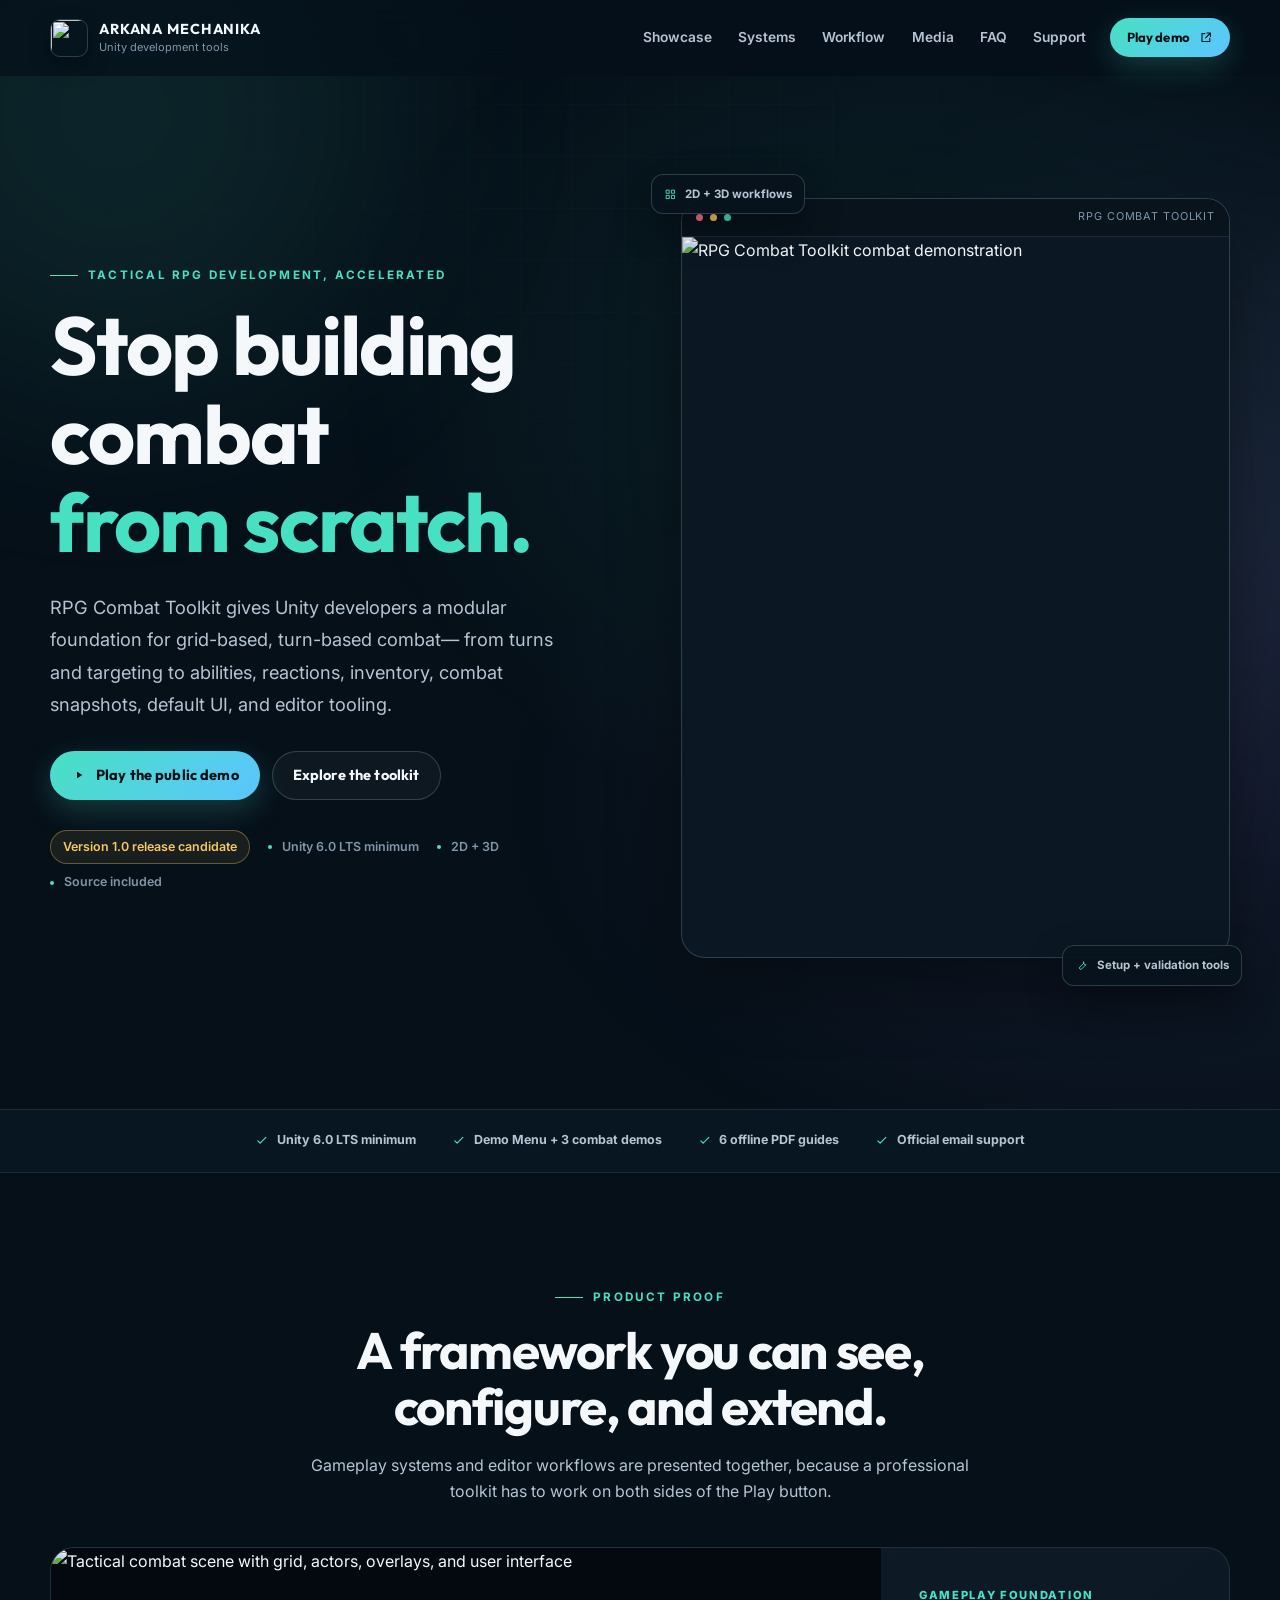
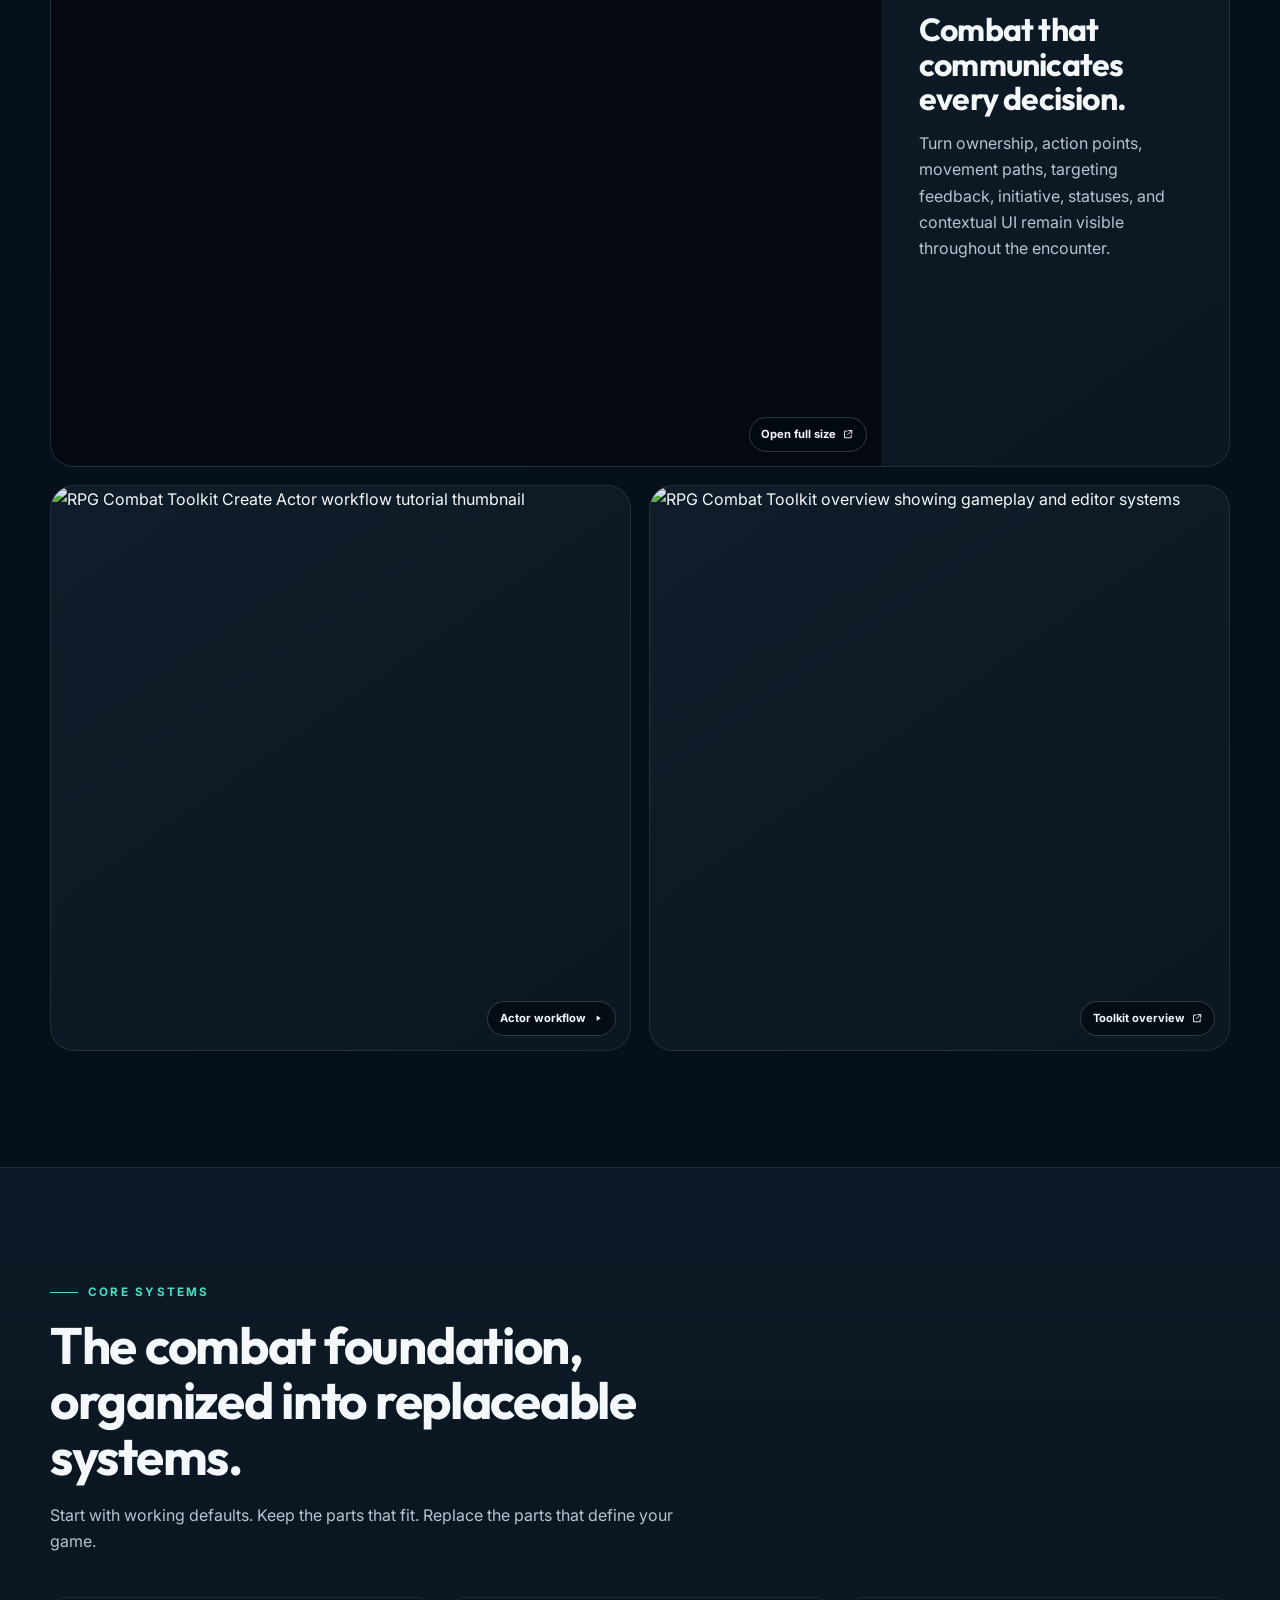
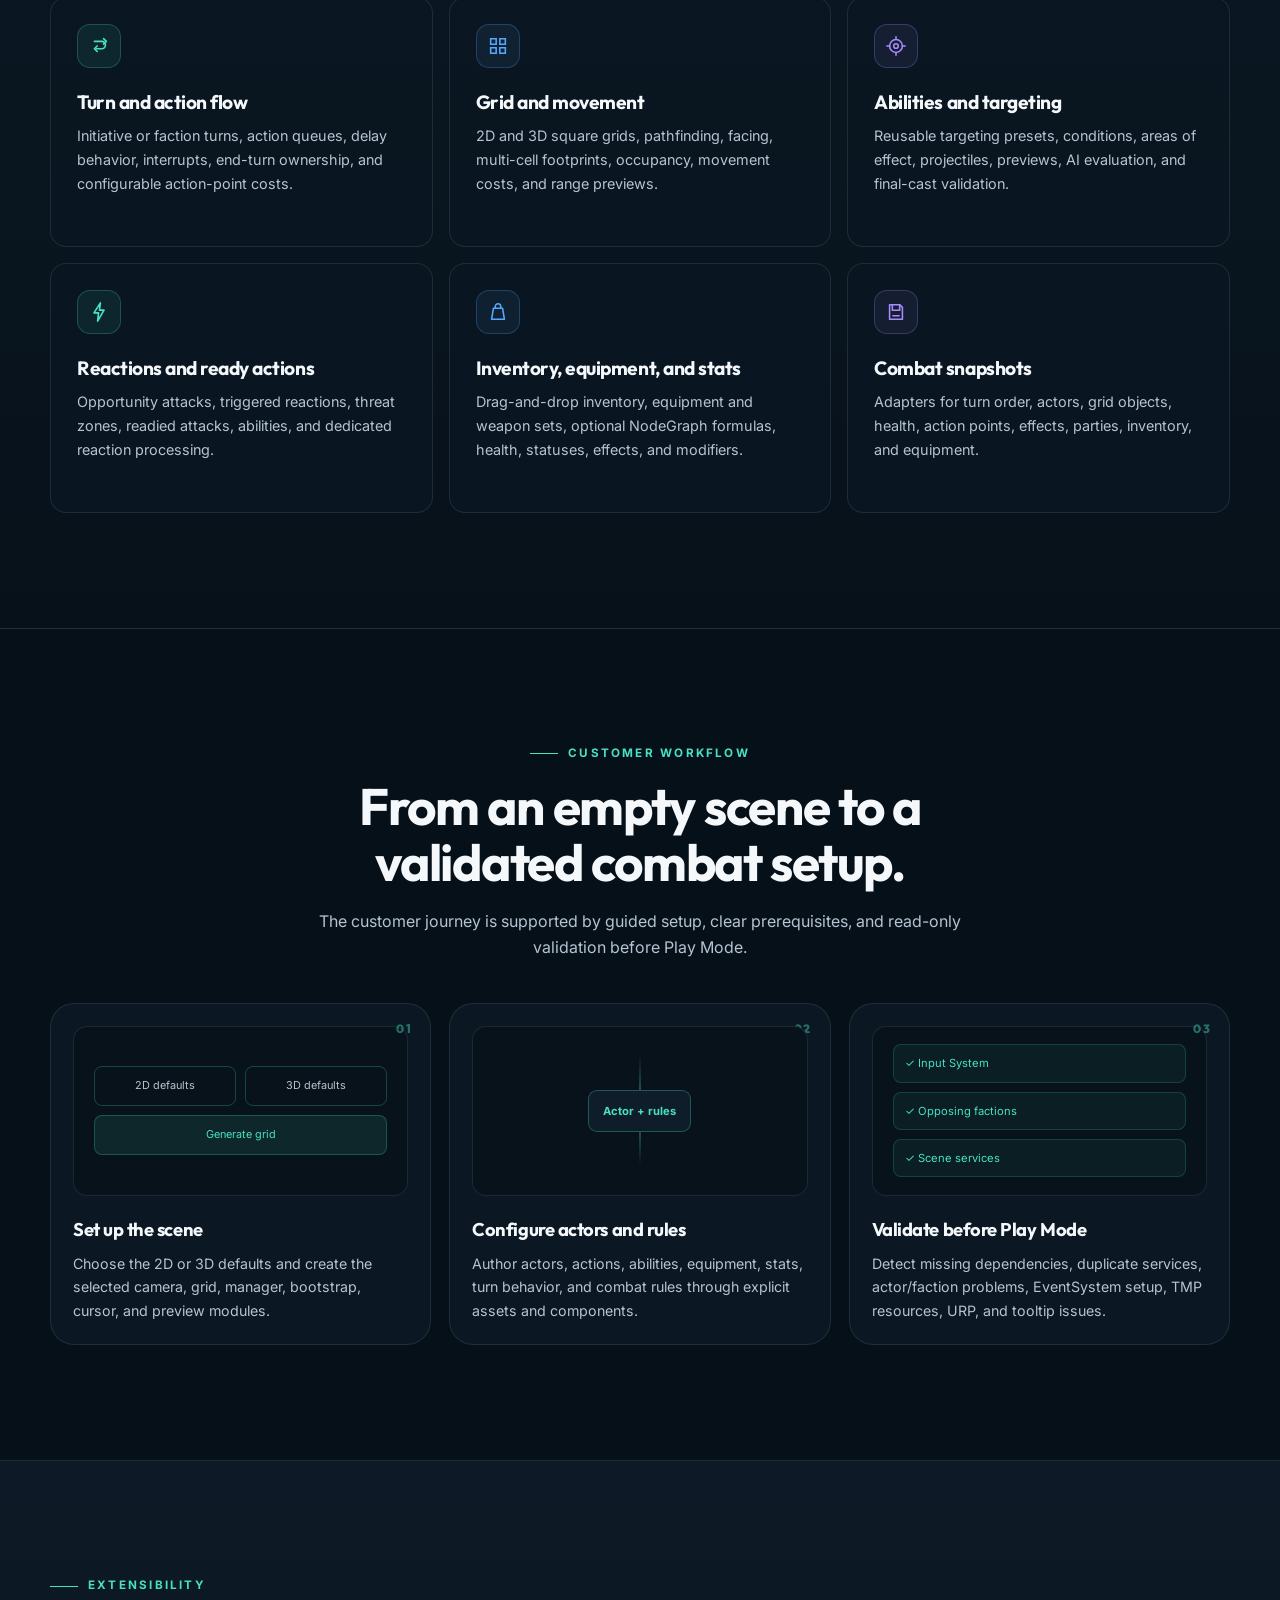
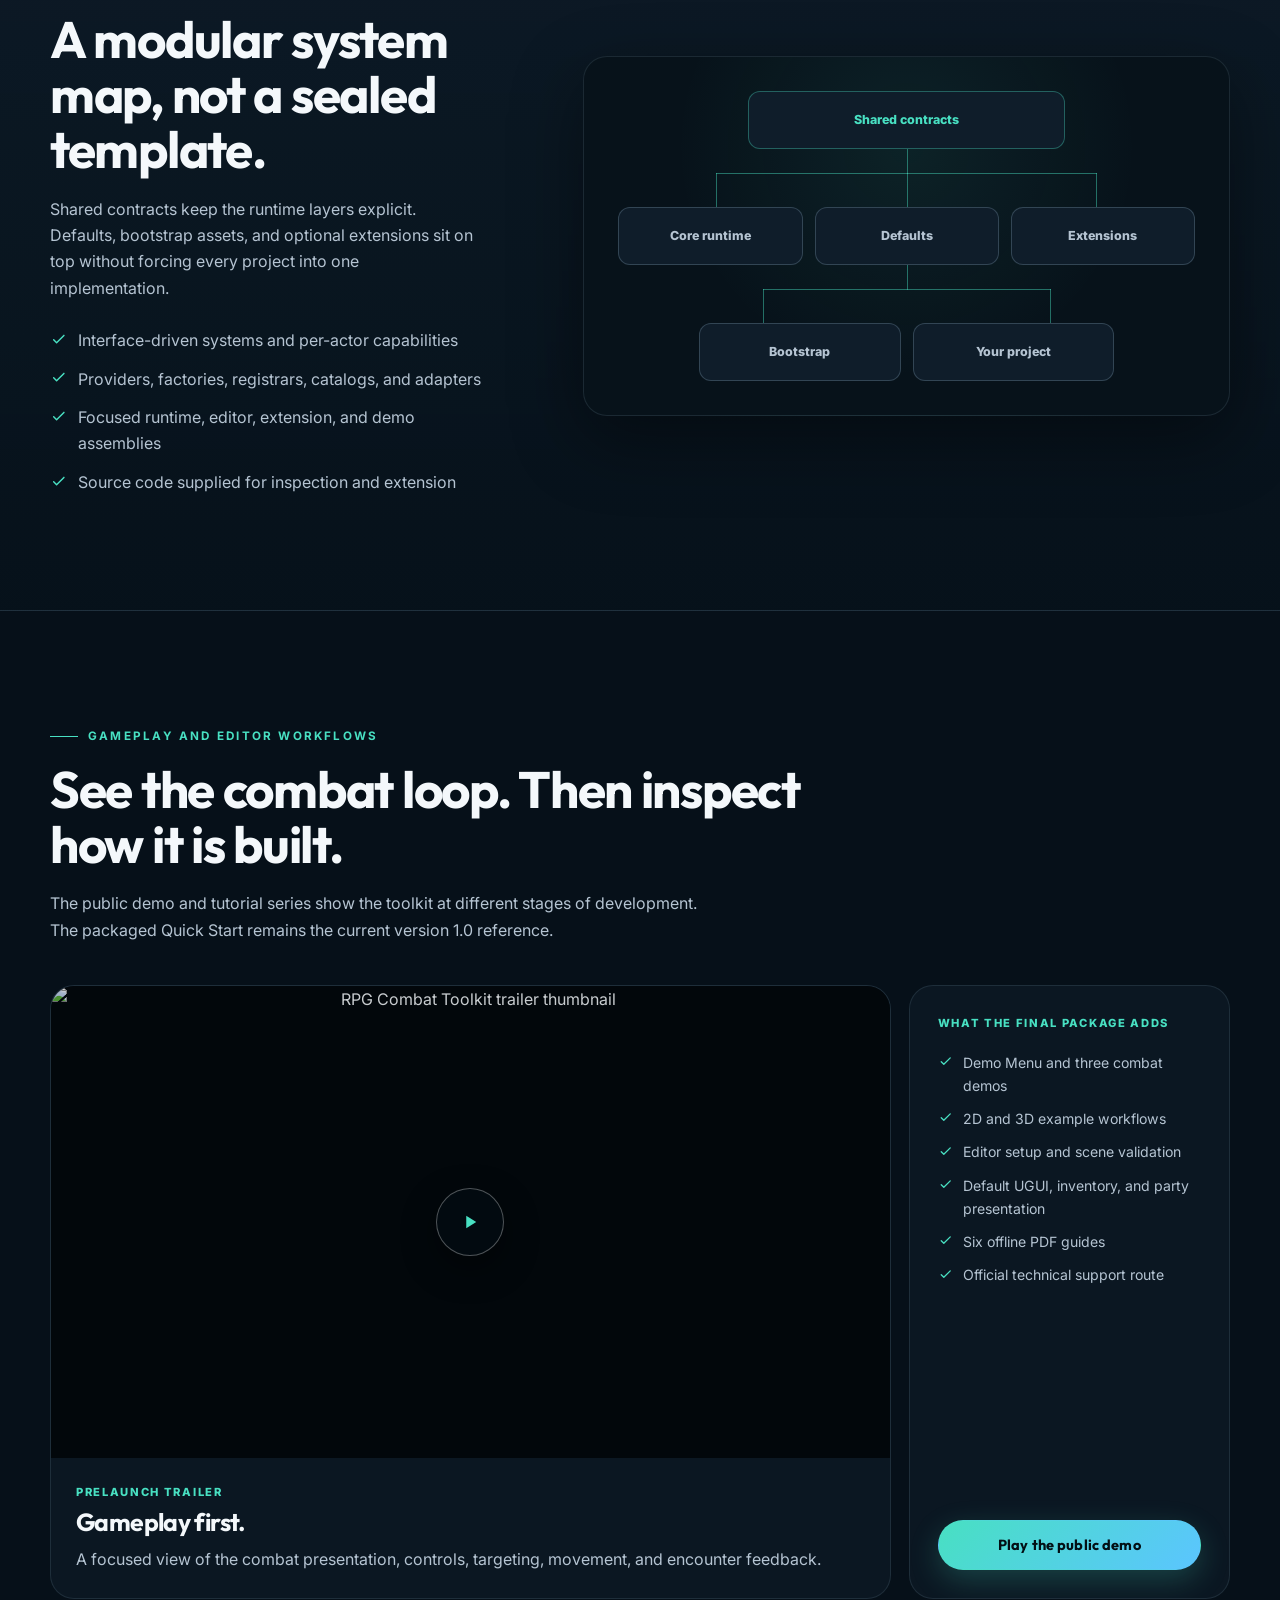
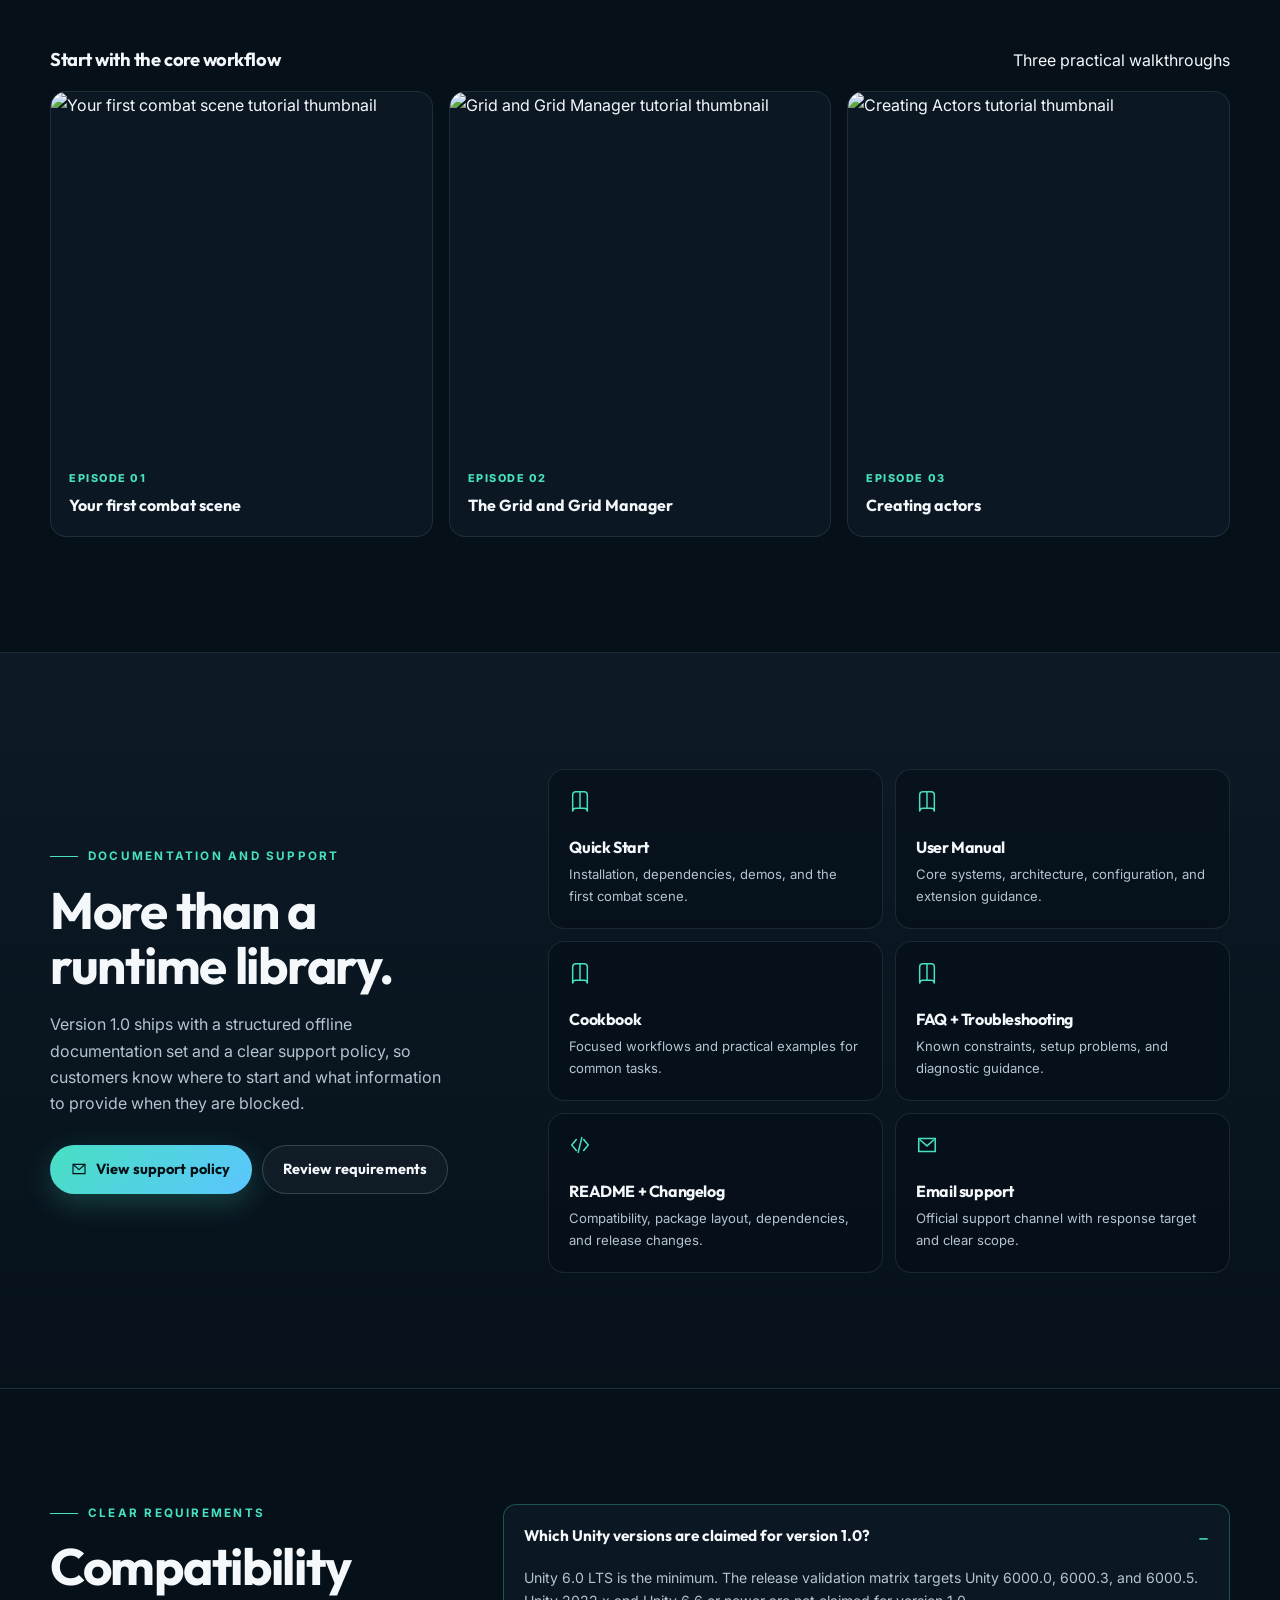
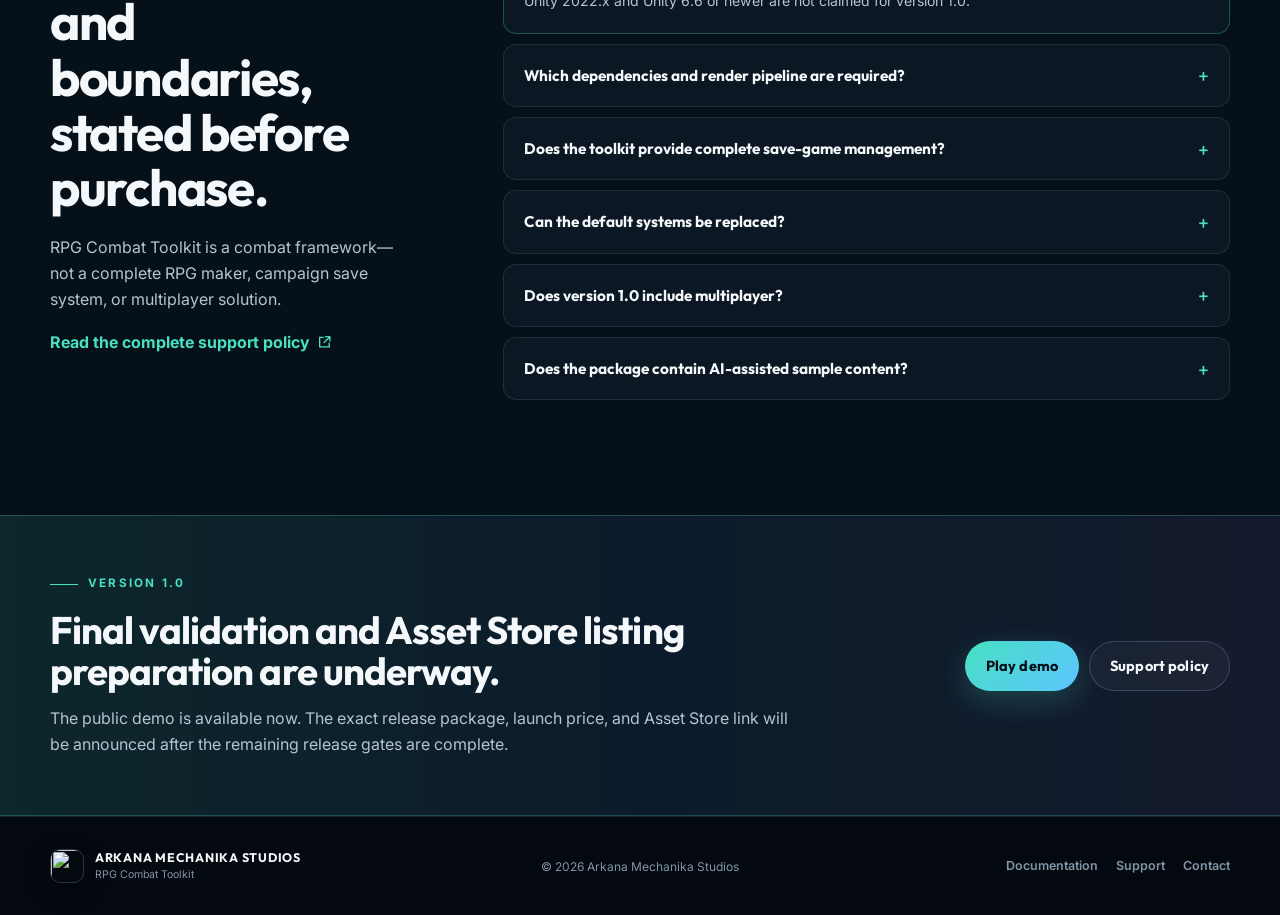
==== index.html @ 23908720 "Remove unverified media link and harden thumbnail fallback" ====
<!DOCTYPE html>
<html lang="en">
<head>
  <meta charset="utf-8">
  <meta name="viewport" content="width=device-width, initial-scale=1">
  <title>RPG Combat Toolkit — Modular Turn-Based Combat for Unity 6</title>
  <meta name="description" content="RPG Combat Toolkit is a modular Unity 6 framework for tactical, grid-based turn-based combat in 2D and 3D, with editor setup tools, default UI, demos, documentation, and support.">
  <meta name="theme-color" content="#061019">
  <meta name="robots" content="index,follow,max-image-preview:large">
  <link rel="canonical" href="https://arkana-mechanika-studios.github.io/">
  <link rel="icon" href="/assets/favicon.svg" type="image/svg+xml">
  <link rel="manifest" href="/site.webmanifest">
  <link rel="preconnect" href="https://fonts.googleapis.com">
  <link rel="preconnect" href="https://fonts.gstatic.com" crossorigin>
  <link href="https://fonts.googleapis.com/css2?family=Inter:wght@400;500;600;700&family=Outfit:wght@500;600;700&display=swap" rel="stylesheet">
  <link rel="preload" as="image" href="/assets/intro_screen2.png">
  <link rel="stylesheet" href="/style.css">

  <meta property="og:type" content="website">
  <meta property="og:site_name" content="Arkana Mechanika Studios">
  <meta property="og:url" content="https://arkana-mechanika-studios.github.io/">
  <meta property="og:title" content="RPG Combat Toolkit — Modular Turn-Based Combat for Unity 6">
  <meta property="og:description" content="A professional combat foundation for tactical RPG and CRPG projects: 2D/3D grids, actions, abilities, reactions, inventory, persistence adapters, editor tools, demos, and documentation.">
  <meta property="og:image" content="https://arkana-mechanika-studios.github.io/assets/tbcs-banner.png">
  <meta property="og:image:alt" content="RPG Combat Toolkit for Unity">
  <meta name="twitter:card" content="summary_large_image">
  <meta name="twitter:title" content="RPG Combat Toolkit — Modular Turn-Based Combat for Unity 6">
  <meta name="twitter:description" content="A professional combat foundation for tactical RPG and CRPG projects.">
  <meta name="twitter:image" content="https://arkana-mechanika-studios.github.io/assets/tbcs-banner.png">

  <script type="application/ld+json">
  {
    "@context": "https://schema.org",
    "@type": "SoftwareApplication",
    "name": "RPG Combat Toolkit",
    "alternateName": "TBCS",
    "softwareVersion": "1.0.0",
    "applicationCategory": "DeveloperApplication",
    "operatingSystem": "Unity Editor",
    "description": "A modular framework for tactical, grid-based turn-based combat in Unity 6 with 2D and 3D support, editor setup tools, default UGUI presentation, demonstration scenes, documentation, and technical support.",
    "softwareRequirements": "Unity 6.0 LTS; Unity Input System; UGUI; TextMesh Pro; URP for supplied demos and presentation assets",
    "image": "https://arkana-mechanika-studios.github.io/assets/tbcs-banner.png",
    "publisher": {
      "@type": "Organization",
      "name": "Arkana Mechanika Studios",
      "url": "https://arkana-mechanika-studios.github.io/",
      "email": "arkana.mechanika.studios@gmail.com"
    }
  }
  </script>
</head>
<body>
  <a class="skip-link" href="#main">Skip to content</a>
  <div class="ambient-grid" aria-hidden="true"></div>

  <header class="site-header" data-header>
    <nav class="nav container" aria-label="Primary navigation">
      <a class="brand" href="/" aria-label="Arkana Mechanika Studios home">
        <img src="/assets/logo.png" alt="" width="38" height="38">
        <span><strong>Arkana Mechanika</strong><small>Unity development tools</small></span>
      </a>

      <button class="nav-toggle" type="button" aria-expanded="false" aria-controls="nav-menu" data-nav-toggle>
        <span class="sr-only">Open navigation</span>
        <span></span><span></span><span></span>
      </button>

      <div class="nav-menu" id="nav-menu" data-nav-menu>
        <a href="#proof">Showcase</a>
        <a href="#systems">Systems</a>
        <a href="#workflow">Workflow</a>
        <a href="#media">Media</a>
        <a href="#faq">FAQ</a>
        <a href="/support/">Support</a>
        <a class="button button--small button--primary nav-demo" href="https://arkana-mechanika-studios.itch.io/rpg-combat-toolkit-demo-1" target="_blank" rel="noopener noreferrer">
          Play demo <svg aria-hidden="true"><use href="/assets/icons.svg#external"></use></svg>
        </a>
      </div>
    </nav>
  </header>

  <main id="main">
    <section class="hero section">
      <div class="container hero-layout">
        <div class="hero-copy reveal">
          <p class="eyebrow"><span></span> Tactical RPG development, accelerated</p>
          <h1>Stop building combat <em>from scratch.</em></h1>
          <p class="hero-lede">
            RPG Combat Toolkit gives Unity developers a modular foundation for grid-based, turn-based combat—
            from turns and targeting to abilities, reactions, inventory, combat snapshots, default UI, and editor tooling.
          </p>
          <div class="hero-actions">
            <a class="button button--primary" href="https://arkana-mechanika-studios.itch.io/rpg-combat-toolkit-demo-1" target="_blank" rel="noopener noreferrer">
              <svg aria-hidden="true"><use href="/assets/icons.svg#play"></use></svg> Play the public demo
            </a>
            <a class="button button--secondary" href="#proof">Explore the toolkit</a>
          </div>
          <div class="hero-status" aria-label="Release and compatibility summary">
            <span class="status-pill">Version 1.0 release candidate</span>
            <span>Unity 6.0 LTS minimum</span>
            <span>2D + 3D</span>
            <span>Source included</span>
          </div>
        </div>

        <div class="hero-stage reveal" aria-label="RPG Combat Toolkit preview">
          <div class="window-frame window-frame--hero">
            <div class="window-bar" aria-hidden="true"><i></i><i></i><i></i><span>RPG Combat Toolkit</span></div>
            <img src="/assets/intro_screen2.png" alt="RPG Combat Toolkit combat demonstration" width="960" height="720" fetchpriority="high">
          </div>
          <div class="stage-chip stage-chip--top"><svg aria-hidden="true"><use href="/assets/icons.svg#grid"></use></svg> 2D + 3D workflows</div>
          <div class="stage-chip stage-chip--bottom"><svg aria-hidden="true"><use href="/assets/icons.svg#tools"></use></svg> Setup + validation tools</div>
        </div>
      </div>
    </section>

    <section class="trust-strip" aria-label="Product highlights">
      <div class="container trust-list">
        <span><svg aria-hidden="true"><use href="/assets/icons.svg#check"></use></svg> Unity 6.0 LTS minimum</span>
        <span><svg aria-hidden="true"><use href="/assets/icons.svg#check"></use></svg> Demo Menu + 3 combat demos</span>
        <span><svg aria-hidden="true"><use href="/assets/icons.svg#check"></use></svg> 6 offline PDF guides</span>
        <span><svg aria-hidden="true"><use href="/assets/icons.svg#check"></use></svg> Official email support</span>
      </div>
    </section>

    <section class="section" id="proof">
      <div class="container">
        <div class="section-heading section-heading--center reveal">
          <p class="eyebrow"><span></span> Product proof</p>
          <h2>A framework you can see, configure, and extend.</h2>
          <p>Gameplay systems and editor workflows are presented together, because a professional toolkit has to work on both sides of the Play button.</p>
        </div>

        <div class="proof-grid">
          <article class="proof-card proof-card--wide reveal">
            <a class="proof-image" href="/assets/screenshot-1.png" target="_blank" rel="noopener" aria-label="Open the tactical combat screenshot at full size">
              <img src="/assets/screenshot-1.png" alt="Tactical combat scene with grid, actors, overlays, and user interface" loading="lazy" width="1280" height="800">
              <span class="image-action">Open full size <svg aria-hidden="true"><use href="/assets/icons.svg#external"></use></svg></span>
            </a>
            <div class="proof-copy">
              <p class="card-kicker">Gameplay foundation</p>
              <h3>Combat that communicates every decision.</h3>
              <p>Turn ownership, action points, movement paths, targeting feedback, initiative, statuses, and contextual UI remain visible throughout the encounter.</p>
            </div>
          </article>

          <article class="proof-card reveal">
            <a class="proof-image proof-image--compact" href="https://www.youtube.com/watch?v=DLT_cVnJw1I" target="_blank" rel="noopener noreferrer" aria-label="Watch the Creating Actors tutorial">
              <img src="https://i.ytimg.com/vi/DLT_cVnJw1I/hqdefault.jpg" alt="RPG Combat Toolkit Create Actor workflow tutorial thumbnail" loading="lazy" width="480" height="360">
              <span class="image-action">Actor workflow <svg aria-hidden="true"><use href="/assets/icons.svg#play"></use></svg></span>
            </a>
            <div class="proof-copy">
              <p class="card-kicker">Editor workflow</p>
              <h3>Create and configure actors without hidden setup.</h3>
              <p>Guided editor tools expose the required components while preserving the project’s own presentation and rules.</p>
            </div>
          </article>

          <article class="proof-card reveal">
            <a class="proof-image proof-image--compact" href="/assets/tbcs-banner.png" target="_blank" rel="noopener" aria-label="Open the RPG Combat Toolkit overview image">
              <img src="/assets/tbcs-banner.png" alt="RPG Combat Toolkit overview showing gameplay and editor systems" loading="lazy" width="1200" height="525">
              <span class="image-action">Toolkit overview <svg aria-hidden="true"><use href="/assets/icons.svg#external"></use></svg></span>
            </a>
            <div class="proof-copy">
              <p class="card-kicker">One toolkit, multiple layers</p>
              <h3>Runtime systems, authoring tools, and presentation modules.</h3>
              <p>Use the supplied defaults together, or replace individual services and adapters as your project matures.</p>
            </div>
          </article>
        </div>
      </div>
    </section>

    <section class="section section--surface" id="systems">
      <div class="container">
        <div class="section-heading reveal">
          <p class="eyebrow"><span></span> Core systems</p>
          <h2>The combat foundation, organized into replaceable systems.</h2>
          <p>Start with working defaults. Keep the parts that fit. Replace the parts that define your game.</p>
        </div>

        <div class="system-grid">
          <article class="system-card reveal"><div class="icon-box"><svg aria-hidden="true"><use href="/assets/icons.svg#turn"></use></svg></div><h3>Turn and action flow</h3><p>Initiative or faction turns, action queues, delay behavior, interrupts, end-turn ownership, and configurable action-point costs.</p></article>
          <article class="system-card reveal"><div class="icon-box icon-box--blue"><svg aria-hidden="true"><use href="/assets/icons.svg#grid"></use></svg></div><h3>Grid and movement</h3><p>2D and 3D square grids, pathfinding, facing, multi-cell footprints, occupancy, movement costs, and range previews.</p></article>
          <article class="system-card reveal"><div class="icon-box icon-box--purple"><svg aria-hidden="true"><use href="/assets/icons.svg#target"></use></svg></div><h3>Abilities and targeting</h3><p>Reusable targeting presets, conditions, areas of effect, projectiles, previews, AI evaluation, and final-cast validation.</p></article>
          <article class="system-card reveal"><div class="icon-box"><svg aria-hidden="true"><use href="/assets/icons.svg#bolt"></use></svg></div><h3>Reactions and ready actions</h3><p>Opportunity attacks, triggered reactions, threat zones, readied attacks, abilities, and dedicated reaction processing.</p></article>
          <article class="system-card reveal"><div class="icon-box icon-box--blue"><svg aria-hidden="true"><use href="/assets/icons.svg#bag"></use></svg></div><h3>Inventory, equipment, and stats</h3><p>Drag-and-drop inventory, equipment and weapon sets, optional NodeGraph formulas, health, statuses, effects, and modifiers.</p></article>
          <article class="system-card reveal"><div class="icon-box icon-box--purple"><svg aria-hidden="true"><use href="/assets/icons.svg#snapshot"></use></svg></div><h3>Combat snapshots</h3><p>Adapters for turn order, actors, grid objects, health, action points, effects, parties, inventory, and equipment.</p></article>
        </div>
      </div>
    </section>

    <section class="section" id="workflow">
      <div class="container">
        <div class="section-heading section-heading--center reveal">
          <p class="eyebrow"><span></span> Customer workflow</p>
          <h2>From an empty scene to a validated combat setup.</h2>
          <p>The customer journey is supported by guided setup, clear prerequisites, and read-only validation before Play Mode.</p>
        </div>

        <ol class="workflow-grid">
          <li class="workflow-card reveal">
            <span class="step-number">01</span>
            <div class="workflow-visual workflow-visual--setup" aria-hidden="true"><span>2D defaults</span><span>3D defaults</span><span>Generate grid</span></div>
            <h3>Set up the scene</h3>
            <p>Choose the 2D or 3D defaults and create the selected camera, grid, manager, bootstrap, cursor, and preview modules.</p>
          </li>
          <li class="workflow-card reveal">
            <span class="step-number">02</span>
            <div class="workflow-visual workflow-visual--configure" aria-hidden="true"><i></i><i></i><i></i><b>Actor + rules</b></div>
            <h3>Configure actors and rules</h3>
            <p>Author actors, actions, abilities, equipment, stats, turn behavior, and combat rules through explicit assets and components.</p>
          </li>
          <li class="workflow-card reveal">
            <span class="step-number">03</span>
            <div class="workflow-visual workflow-visual--validate" aria-hidden="true"><span>✓ Input System</span><span>✓ Opposing factions</span><span>✓ Scene services</span></div>
            <h3>Validate before Play Mode</h3>
            <p>Detect missing dependencies, duplicate services, actor/faction problems, EventSystem setup, TMP resources, URP, and tooltip issues.</p>
          </li>
        </ol>
      </div>
    </section>

    <section class="section section--surface architecture">
      <div class="container architecture-layout">
        <div class="architecture-copy reveal">
          <p class="eyebrow"><span></span> Extensibility</p>
          <h2>A modular system map, not a sealed template.</h2>
          <p>Shared contracts keep the runtime layers explicit. Defaults, bootstrap assets, and optional extensions sit on top without forcing every project into one implementation.</p>
          <ul class="check-list">
            <li><svg aria-hidden="true"><use href="/assets/icons.svg#check"></use></svg> Interface-driven systems and per-actor capabilities</li>
            <li><svg aria-hidden="true"><use href="/assets/icons.svg#check"></use></svg> Providers, factories, registrars, catalogs, and adapters</li>
            <li><svg aria-hidden="true"><use href="/assets/icons.svg#check"></use></svg> Focused runtime, editor, extension, and demo assemblies</li>
            <li><svg aria-hidden="true"><use href="/assets/icons.svg#check"></use></svg> Source code supplied for inspection and extension</li>
          </ul>
        </div>

        <div class="system-map reveal" role="img" aria-label="Diagram showing Shared contracts supporting Core runtime, Defaults, Bootstrap, Extensions, and project code">
          <div class="map-node map-node--shared">Shared contracts</div>
          <div class="map-lines" aria-hidden="true"><i></i><i></i><i></i></div>
          <div class="map-row"><span>Core runtime</span><span>Defaults</span><span>Extensions</span></div>
          <div class="map-lines map-lines--short" aria-hidden="true"><i></i><i></i></div>
          <div class="map-row map-row--bottom"><span>Bootstrap</span><span>Your project</span></div>
        </div>
      </div>
    </section>

    <section class="section" id="media">
      <div class="container">
        <div class="section-heading reveal">
          <p class="eyebrow"><span></span> Gameplay and editor workflows</p>
          <h2>See the combat loop. Then inspect how it is built.</h2>
          <p>The public demo and tutorial series show the toolkit at different stages of development. The packaged Quick Start remains the current version 1.0 reference.</p>
        </div>

        <div class="media-layout">
          <article class="video-feature reveal">
            <button class="video-lite" type="button" data-video="S3CrQBJCQlE" aria-label="Play the RPG Combat Toolkit trailer">
              <img src="https://i.ytimg.com/vi/S3CrQBJCQlE/hqdefault.jpg" alt="RPG Combat Toolkit trailer thumbnail" loading="lazy" width="480" height="360">
              <span class="play-button"><svg aria-hidden="true"><use href="/assets/icons.svg#play"></use></svg></span>
            </button>
            <div class="video-copy"><p class="card-kicker">Prelaunch trailer</p><h3>Gameplay first.</h3><p>A focused view of the combat presentation, controls, targeting, movement, and encounter feedback.</p></div>
          </article>

          <aside class="media-panel reveal">
            <p class="card-kicker">What the final package adds</p>
            <ul class="check-list check-list--compact">
              <li><svg aria-hidden="true"><use href="/assets/icons.svg#check"></use></svg> Demo Menu and three combat demos</li>
              <li><svg aria-hidden="true"><use href="/assets/icons.svg#check"></use></svg> 2D and 3D example workflows</li>
              <li><svg aria-hidden="true"><use href="/assets/icons.svg#check"></use></svg> Editor setup and scene validation</li>
              <li><svg aria-hidden="true"><use href="/assets/icons.svg#check"></use></svg> Default UGUI, inventory, and party presentation</li>
              <li><svg aria-hidden="true"><use href="/assets/icons.svg#check"></use></svg> Six offline PDF guides</li>
              <li><svg aria-hidden="true"><use href="/assets/icons.svg#check"></use></svg> Official technical support route</li>
            </ul>
            <a class="button button--primary button--block" href="https://arkana-mechanika-studios.itch.io/rpg-combat-toolkit-demo-1" target="_blank" rel="noopener noreferrer">Play the public demo</a>
          </aside>
        </div>

        <div class="tutorial-header reveal"><h3>Start with the core workflow</h3><span>Three practical walkthroughs</span></div>
        <div class="tutorial-grid">
          <a class="tutorial-card reveal" href="https://www.youtube.com/watch?v=bbx2s-UHMsg" target="_blank" rel="noopener noreferrer"><img src="https://i.ytimg.com/vi/bbx2s-UHMsg/hqdefault.jpg" alt="Your first combat scene tutorial thumbnail" loading="lazy" width="480" height="360"><span><small>Episode 01</small><strong>Your first combat scene</strong></span></a>
          <a class="tutorial-card reveal" href="https://www.youtube.com/watch?v=61uMNZN9s_s" target="_blank" rel="noopener noreferrer"><img src="https://i.ytimg.com/vi/61uMNZN9s_s/hqdefault.jpg" alt="Grid and Grid Manager tutorial thumbnail" loading="lazy" width="480" height="360"><span><small>Episode 02</small><strong>The Grid and Grid Manager</strong></span></a>
          <a class="tutorial-card reveal" href="https://www.youtube.com/watch?v=DLT_cVnJw1I" target="_blank" rel="noopener noreferrer"><img src="https://i.ytimg.com/vi/DLT_cVnJw1I/hqdefault.jpg" alt="Creating Actors tutorial thumbnail" loading="lazy" width="480" height="360"><span><small>Episode 03</small><strong>Creating actors</strong></span></a>
        </div>
      </div>
    </section>

    <section class="section section--surface" id="docs">
      <div class="container docs-layout">
        <div class="docs-copy reveal">
          <p class="eyebrow"><span></span> Documentation and support</p>
          <h2>More than a runtime library.</h2>
          <p>Version 1.0 ships with a structured offline documentation set and a clear support policy, so customers know where to start and what information to provide when they are blocked.</p>
          <div class="docs-actions"><a class="button button--primary" href="/support/"><svg aria-hidden="true"><use href="/assets/icons.svg#mail"></use></svg> View support policy</a><a class="button button--secondary" href="#faq">Review requirements</a></div>
        </div>
        <div class="docs-grid reveal">
          <article><svg aria-hidden="true"><use href="/assets/icons.svg#book"></use></svg><h3>Quick Start</h3><p>Installation, dependencies, demos, and the first combat scene.</p></article>
          <article><svg aria-hidden="true"><use href="/assets/icons.svg#book"></use></svg><h3>User Manual</h3><p>Core systems, architecture, configuration, and extension guidance.</p></article>
          <article><svg aria-hidden="true"><use href="/assets/icons.svg#book"></use></svg><h3>Cookbook</h3><p>Focused workflows and practical examples for common tasks.</p></article>
          <article><svg aria-hidden="true"><use href="/assets/icons.svg#book"></use></svg><h3>FAQ + Troubleshooting</h3><p>Known constraints, setup problems, and diagnostic guidance.</p></article>
          <article><svg aria-hidden="true"><use href="/assets/icons.svg#code"></use></svg><h3>README + Changelog</h3><p>Compatibility, package layout, dependencies, and release changes.</p></article>
          <article><svg aria-hidden="true"><use href="/assets/icons.svg#mail"></use></svg><h3>Email support</h3><p>Official support channel with response target and clear scope.</p></article>
        </div>
      </div>
    </section>

    <section class="section" id="faq">
      <div class="container faq-layout">
        <div class="faq-intro reveal">
          <p class="eyebrow"><span></span> Clear requirements</p>
          <h2>Compatibility and boundaries, stated before purchase.</h2>
          <p>RPG Combat Toolkit is a combat framework—not a complete RPG maker, campaign save system, or multiplayer solution.</p>
          <a href="/support/" class="text-link">Read the complete support policy <svg aria-hidden="true"><use href="/assets/icons.svg#external"></use></svg></a>
        </div>
        <div class="faq-list reveal">
          <details open><summary>Which Unity versions are claimed for version 1.0?</summary><p>Unity 6.0 LTS is the minimum. The release validation matrix targets Unity 6000.0, 6000.3, and 6000.5. Unity 2022.x and Unity 6.6 or newer are not claimed for version 1.0.</p></details>
          <details><summary>Which dependencies and render pipeline are required?</summary><p>The Unity Input System is required. The default runtime UI uses UGUI and TextMesh Pro. The supplied demos and presentation assets are authored for URP.</p></details>
          <details><summary>Does the toolkit provide complete save-game management?</summary><p>No. TBCS provides an extensible combat snapshot layer. File IO, save slots, campaign management, and any global transaction coordinator remain the consuming game’s responsibility.</p></details>
          <details><summary>Can the default systems be replaced?</summary><p>Yes. Health, stats, actions, animation, inventory, catalogs, parties, persistence, UI services, and other integrations expose extension seams. Custom integrations still require project-specific implementation.</p></details>
          <details><summary>Does version 1.0 include multiplayer?</summary><p>No. Networking and multiplayer synchronization are not included.</p></details>
          <details><summary>Does the package contain AI-assisted sample content?</summary><p>Some default, sample, and demonstration art and audio began as generative-AI-assisted source material and was subsequently modified and integrated by Arkana Mechanika Studios. The package includes a detailed disclosure.</p></details>
        </div>
      </div>
    </section>

    <section class="release-cta">
      <div class="container release-layout reveal">
        <div><p class="eyebrow"><span></span> Version 1.0</p><h2>Final validation and Asset Store listing preparation are underway.</h2><p>The public demo is available now. The exact release package, launch price, and Asset Store link will be announced after the remaining release gates are complete.</p></div>
        <div class="release-actions"><a class="button button--primary" href="https://arkana-mechanika-studios.itch.io/rpg-combat-toolkit-demo-1" target="_blank" rel="noopener noreferrer">Play demo</a><a class="button button--secondary" href="/support/">Support policy</a></div>
      </div>
    </section>
  </main>

  <footer class="site-footer">
    <div class="container footer-layout">
      <a class="brand brand--footer" href="/"><img src="/assets/logo.png" alt="" width="34" height="34"><span><strong>Arkana Mechanika Studios</strong><small>RPG Combat Toolkit</small></span></a>
      <p>© <span data-year></span> Arkana Mechanika Studios</p>
      <nav aria-label="Footer navigation"><a href="#docs">Documentation</a><a href="/support/">Support</a><a href="mailto:arkana.mechanika.studios@gmail.com">Contact</a></nav>
    </div>
  </footer>

  <script src="/site.js" defer></script>
</body>
</html>
---- style.css ----
:root {
  --bg: #061019;
  --bg-deep: #03090f;
  --surface: #0b1722;
  --surface-2: #0f1d2a;
  --surface-3: #132433;
  --line: rgba(151, 181, 205, 0.14);
  --line-strong: rgba(151, 181, 205, 0.26);
  --text: #f4f8fb;
  --text-soft: #b5c4d2;
  --text-muted: #8295a8;
  --teal: #48e0c2;
  --teal-dark: #19bfa4;
  --blue: #56a8ff;
  --purple: #a58cff;
  --amber: #f6c85f;
  --danger: #f8879a;
  --shadow: 0 24px 70px rgba(0, 0, 0, 0.42);
  --radius-sm: 10px;
  --radius: 16px;
  --radius-lg: 24px;
  --container: 1180px;
  --header-height: 76px;
}

* { box-sizing: border-box; }
html { scroll-behavior: smooth; scroll-padding-top: calc(var(--header-height) + 24px); }
body { margin: 0; min-width: 320px; background: var(--bg); color: var(--text); font-family: Inter, system-ui, -apple-system, BlinkMacSystemFont, "Segoe UI", sans-serif; font-size: 16px; line-height: 1.65; -webkit-font-smoothing: antialiased; }
img { display: block; max-width: 100%; }
a { color: inherit; text-decoration: none; }
button, input, textarea, select { font: inherit; }
button { color: inherit; }
svg { width: 1.1em; height: 1.1em; fill: none; }
::selection { background: rgba(72, 224, 194, 0.28); color: var(--text); }

.sr-only { position: absolute; width: 1px; height: 1px; padding: 0; margin: -1px; overflow: hidden; clip: rect(0, 0, 0, 0); white-space: nowrap; border: 0; }
.skip-link { position: fixed; z-index: 999; top: 10px; left: 10px; transform: translateY(-160%); padding: .75rem 1rem; border-radius: 8px; background: var(--amber); color: #111; font-weight: 700; transition: transform .18s ease; }
.skip-link:focus { transform: translateY(0); }
:where(a, button, summary, [tabindex]):focus-visible { outline: 3px solid var(--amber); outline-offset: 4px; }

.container { width: min(100% - 40px, var(--container)); margin-inline: auto; }
.section { position: relative; padding: clamp(72px, 9vw, 120px) 0; }
.section--surface { background: linear-gradient(180deg, rgba(15, 29, 42, .82), rgba(7, 18, 27, .9)); border-block: 1px solid var(--line); }
.ambient-grid { position: fixed; inset: 0; z-index: -2; pointer-events: none; background-image: linear-gradient(rgba(72, 224, 194, .025) 1px, transparent 1px), linear-gradient(90deg, rgba(72, 224, 194, .025) 1px, transparent 1px); background-size: 52px 52px; mask-image: radial-gradient(circle at 50% 20%, #000 0, transparent 70%); }
body::before, body::after { content: ""; position: fixed; z-index: -3; width: 42vw; height: 42vw; border-radius: 50%; filter: blur(120px); opacity: .1; pointer-events: none; }
body::before { top: -12vw; left: -12vw; background: var(--teal); }
body::after { right: -16vw; top: 24vh; background: var(--purple); }

.site-header { position: sticky; top: 0; z-index: 100; height: var(--header-height); border-bottom: 1px solid transparent; background: rgba(6, 16, 25, .72); backdrop-filter: blur(18px) saturate(130%); transition: border-color .2s ease, background .2s ease; }
.site-header.is-scrolled { border-color: var(--line); background: rgba(6, 16, 25, .94); }
.nav { height: 100%; display: flex; align-items: center; justify-content: space-between; gap: 24px; }
.brand { display: inline-flex; align-items: center; gap: 11px; min-width: max-content; }
.brand img { border-radius: 10px; border: 1px solid var(--line-strong); box-shadow: 0 8px 22px rgba(0,0,0,.26); }
.brand span { display: grid; line-height: 1.2; }
.brand strong { font-family: Outfit, sans-serif; font-size: .9rem; letter-spacing: .06em; text-transform: uppercase; }
.brand small { margin-top: 3px; color: var(--text-muted); font-size: .69rem; }
.nav-menu { display: flex; align-items: center; justify-content: flex-end; gap: 4px; }
.nav-menu > a:not(.button) { padding: .55rem .7rem; border-radius: 999px; color: var(--text-soft); font-size: .86rem; font-weight: 600; transition: color .18s ease, background .18s ease; }
.nav-menu > a:not(.button):hover { color: var(--text); background: rgba(255,255,255,.05); }
.nav-demo { margin-left: 8px; }
.nav-toggle { display: none; width: 44px; height: 44px; padding: 10px; border: 1px solid var(--line); border-radius: 12px; background: var(--surface); cursor: pointer; }
.nav-toggle span:not(.sr-only) { display: block; height: 2px; margin: 5px 0; border-radius: 2px; background: var(--text); transition: transform .2s ease, opacity .2s ease; }
.nav-toggle[aria-expanded="true"] span:nth-of-type(1) { transform: translateY(7px) rotate(45deg); }
.nav-toggle[aria-expanded="true"] span:nth-of-type(2) { opacity: 0; }
.nav-toggle[aria-expanded="true"] span:nth-of-type(3) { transform: translateY(-7px) rotate(-45deg); }

.button { display: inline-flex; align-items: center; justify-content: center; gap: .55rem; min-height: 46px; padding: .72rem 1.25rem; border: 1px solid transparent; border-radius: 999px; font-family: Outfit, sans-serif; font-size: .91rem; font-weight: 700; letter-spacing: .01em; cursor: pointer; transition: transform .18s ease, box-shadow .18s ease, background .18s ease, border-color .18s ease; }
.button:hover { transform: translateY(-2px); }
.button--primary { background: linear-gradient(135deg, var(--teal), #5bc5ff); color: #031015; box-shadow: 0 10px 30px rgba(72, 224, 194, .22); }
.button--primary:hover { box-shadow: 0 14px 38px rgba(72, 224, 194, .34); }
.button--secondary { border-color: var(--line-strong); background: rgba(255,255,255,.035); color: var(--text); }
.button--secondary:hover { border-color: rgba(72,224,194,.5); background: rgba(72,224,194,.07); }
.button--small { min-height: 38px; padding: .5rem 1rem; font-size: .82rem; }
.button--block { width: 100%; }
.text-link { display: inline-flex; align-items: center; gap: .4rem; margin-top: 1rem; color: var(--teal); font-weight: 700; }

.eyebrow { display: flex; align-items: center; gap: 10px; margin: 0 0 16px; color: var(--teal); font-size: .73rem; font-weight: 700; letter-spacing: .19em; text-transform: uppercase; }
.eyebrow > span { width: 28px; height: 1px; background: currentColor; }
h1, h2, h3 { margin: 0; font-family: Outfit, sans-serif; line-height: 1.08; letter-spacing: -.025em; }
h1 { max-width: 760px; font-size: clamp(3rem, 6.4vw, 6.4rem); }
h1 em { display: block; color: var(--teal); font-style: normal; }
h2 { font-size: clamp(2.15rem, 4vw, 4rem); }
h3 { font-size: 1.15rem; }
p { margin: 0; }
.section-heading { max-width: 760px; margin-bottom: 42px; }
.section-heading--center { margin-inline: auto; text-align: center; }
.section-heading--center .eyebrow { justify-content: center; }
.section-heading > p:last-child, .section-heading--center > p:last-child { max-width: 66ch; margin-top: 18px; color: var(--text-soft); }
.section-heading--center > p:last-child { margin-inline: auto; }

.hero { min-height: calc(100svh - var(--header-height)); display: grid; align-items: center; padding-top: clamp(56px, 7vw, 96px); overflow: hidden; }
.hero::after { content: ""; position: absolute; inset: 0; z-index: -1; background: radial-gradient(ellipse at 72% 30%, rgba(72,224,194,.09), transparent 45%), radial-gradient(ellipse at 90% 70%, rgba(165,140,255,.09), transparent 40%); }
.hero-layout { display: grid; grid-template-columns: minmax(0, .95fr) minmax(420px, 1.05fr); gap: clamp(42px, 6vw, 86px); align-items: center; }
.hero-lede { max-width: 650px; margin-top: 24px; color: var(--text-soft); font-size: clamp(1rem, 1.6vw, 1.14rem); line-height: 1.78; }
.hero-actions { display: flex; flex-wrap: wrap; gap: 12px; margin-top: 30px; }
.hero-status { display: flex; flex-wrap: wrap; gap: 8px 18px; align-items: center; margin-top: 30px; color: var(--text-muted); font-size: .78rem; font-weight: 600; }
.hero-status > span:not(.status-pill)::before { content: ""; display: inline-block; width: 4px; height: 4px; margin-right: 10px; border-radius: 50%; background: var(--teal); vertical-align: middle; }
.status-pill { padding: .38rem .75rem; border: 1px solid rgba(246,200,95,.35); border-radius: 999px; background: rgba(246,200,95,.08); color: var(--amber); }
.hero-stage { position: relative; padding: 32px 0 36px 30px; }
.window-frame { overflow: hidden; border: 1px solid var(--line-strong); border-radius: var(--radius-lg); background: var(--surface); box-shadow: var(--shadow); }
.window-frame img { width: 100%; aspect-ratio: 4 / 3; object-fit: cover; }
.window-bar { display: flex; align-items: center; gap: 7px; height: 38px; padding: 0 14px; border-bottom: 1px solid var(--line); background: #08131c; color: var(--text-muted); font-size: .68rem; letter-spacing: .08em; text-transform: uppercase; }
.window-bar i { width: 7px; height: 7px; border-radius: 50%; background: #ff7188; }
.window-bar i:nth-child(2) { background: var(--amber); }
.window-bar i:nth-child(3) { background: var(--teal); }
.window-bar span { margin-left: auto; }
.stage-chip { position: absolute; display: inline-flex; align-items: center; gap: 8px; padding: .62rem .78rem; border: 1px solid var(--line-strong); border-radius: 12px; background: rgba(8, 20, 29, .94); color: var(--text-soft); box-shadow: 0 14px 35px rgba(0,0,0,.35); font-size: .72rem; font-weight: 700; }
.stage-chip svg { color: var(--teal); }
.stage-chip--top { top: 8px; left: 0; }
.stage-chip--bottom { right: -12px; bottom: 8px; }

.trust-strip { border-block: 1px solid var(--line); background: rgba(10, 25, 36, .75); }
.trust-list { min-height: 62px; display: flex; flex-wrap: wrap; align-items: center; justify-content: center; gap: 12px 36px; color: var(--text-soft); font-size: .78rem; font-weight: 700; }
.trust-list span { display: inline-flex; align-items: center; gap: 8px; }
.trust-list svg { color: var(--teal); }

.proof-grid { display: grid; grid-template-columns: repeat(2, minmax(0, 1fr)); gap: 18px; }
.proof-card { overflow: hidden; border: 1px solid var(--line); border-radius: var(--radius-lg); background: linear-gradient(145deg, var(--surface-2), var(--surface)); transition: transform .22s ease, border-color .22s ease, box-shadow .22s ease; }
.proof-card:hover { transform: translateY(-4px); border-color: rgba(72,224,194,.34); box-shadow: var(--shadow); }
.proof-card--wide { grid-column: 1 / -1; display: grid; grid-template-columns: minmax(0, 1.55fr) minmax(280px, .65fr); }
.proof-image { position: relative; overflow: hidden; background: var(--bg-deep); }
.proof-image img { width: 100%; height: 100%; min-height: 320px; object-fit: cover; transition: transform .35s ease; }
.proof-image--compact img { min-height: 250px; aspect-ratio: 16 / 9; }
.proof-card:hover .proof-image img { transform: scale(1.025); }
.image-action { position: absolute; right: 14px; bottom: 14px; display: inline-flex; align-items: center; gap: 6px; padding: .48rem .7rem; border: 1px solid rgba(255,255,255,.18); border-radius: 999px; background: rgba(3,11,17,.78); backdrop-filter: blur(10px); color: var(--text); font-size: .7rem; font-weight: 700; }
.proof-copy { padding: clamp(24px, 3vw, 38px); }
.proof-copy h3 { margin-top: 8px; font-size: clamp(1.35rem, 2.5vw, 2.1rem); }
.proof-copy p:last-child { margin-top: 14px; color: var(--text-soft); }
.card-kicker { color: var(--teal); font-size: .7rem; font-weight: 800; letter-spacing: .15em; text-transform: uppercase; }

.system-grid { display: grid; grid-template-columns: repeat(3, minmax(0, 1fr)); gap: 16px; }
.system-card { min-height: 250px; padding: 26px; border: 1px solid var(--line); border-radius: var(--radius); background: rgba(11,23,34,.8); transition: transform .2s ease, border-color .2s ease, background .2s ease; }
.system-card:hover { transform: translateY(-4px); border-color: rgba(72,224,194,.32); background: var(--surface-2); }
.icon-box { width: 44px; height: 44px; display: grid; place-items: center; margin-bottom: 24px; border: 1px solid rgba(72,224,194,.24); border-radius: 13px; background: rgba(72,224,194,.08); color: var(--teal); }
.icon-box--blue { border-color: rgba(86,168,255,.25); background: rgba(86,168,255,.08); color: var(--blue); }
.icon-box--purple { border-color: rgba(165,140,255,.25); background: rgba(165,140,255,.08); color: var(--purple); }
.icon-box svg { width: 22px; height: 22px; }
.system-card h3 { font-size: 1.2rem; }
.system-card p { margin-top: 12px; color: var(--text-soft); font-size: .9rem; }

.workflow-grid { list-style: none; display: grid; grid-template-columns: repeat(3, minmax(0, 1fr)); gap: 18px; margin: 0; padding: 0; }
.workflow-card { position: relative; padding: 22px; border: 1px solid var(--line); border-radius: var(--radius-lg); background: var(--surface); }
.step-number { position: absolute; top: 15px; right: 18px; color: rgba(72,224,194,.45); font-family: Outfit, sans-serif; font-size: .75rem; font-weight: 800; letter-spacing: .12em; }
.workflow-visual { height: 170px; display: grid; align-content: center; gap: 9px; margin-bottom: 24px; padding: 20px; border: 1px solid var(--line); border-radius: 14px; background: #07121a; overflow: hidden; }
.workflow-visual--setup { grid-template-columns: 1fr 1fr; }
.workflow-visual--setup span { padding: 10px; border: 1px solid rgba(72,224,194,.25); border-radius: 8px; color: var(--text-soft); font-size: .68rem; text-align: center; }
.workflow-visual--setup span:last-child { grid-column: 1 / -1; background: rgba(72,224,194,.1); color: var(--teal); }
.workflow-visual--configure { position: relative; place-items: center; }
.workflow-visual--configure i { position: absolute; width: 110px; height: 1px; background: linear-gradient(90deg, transparent, var(--teal), transparent); transform: rotate(var(--r)); }
.workflow-visual--configure i:nth-child(1) { --r: 20deg; }
.workflow-visual--configure i:nth-child(2) { --r: -20deg; }
.workflow-visual--configure i:nth-child(3) { --r: 90deg; }
.workflow-visual--configure b { z-index: 1; padding: 11px 14px; border: 1px solid rgba(72,224,194,.3); border-radius: 9px; background: var(--surface-2); color: var(--teal); font-size: .7rem; }
.workflow-visual--validate span { padding: 9px 11px; border: 1px solid rgba(72,224,194,.18); border-radius: 8px; background: rgba(72,224,194,.06); color: var(--teal); font-size: .7rem; }
.workflow-card p { margin-top: 12px; color: var(--text-soft); font-size: .89rem; }

.architecture-layout { display: grid; grid-template-columns: minmax(0, .8fr) minmax(420px, 1.2fr); align-items: center; gap: clamp(48px, 8vw, 110px); }
.architecture-copy > p:nth-of-type(2) { margin-top: 18px; color: var(--text-soft); }
.check-list { list-style: none; display: grid; gap: 12px; margin: 26px 0 0; padding: 0; }
.check-list li { display: flex; align-items: flex-start; gap: 10px; color: var(--text-soft); }
.check-list svg { flex: 0 0 auto; margin-top: .24em; color: var(--teal); }
.check-list--compact { gap: 10px; margin-top: 18px; font-size: .88rem; }
.system-map { padding: 34px; border: 1px solid var(--line); border-radius: var(--radius-lg); background: radial-gradient(circle at 50% 25%, rgba(72,224,194,.08), transparent 55%), #07121a; box-shadow: var(--shadow); }
.map-node, .map-row span { display: grid; place-items: center; min-height: 58px; padding: 12px; border: 1px solid var(--line-strong); border-radius: 12px; background: var(--surface-2); color: var(--text-soft); font-size: .78rem; font-weight: 800; text-align: center; }
.map-node--shared { width: 55%; margin-inline: auto; border-color: rgba(72,224,194,.35); color: var(--teal); }
.map-row { display: grid; grid-template-columns: repeat(3, 1fr); gap: 12px; }
.map-row--bottom { grid-template-columns: repeat(2, 1fr); width: 72%; margin-inline: auto; }
.map-lines { height: 58px; position: relative; }
.map-lines::before { content: ""; position: absolute; top: 0; left: 50%; width: 1px; height: 25px; background: rgba(72,224,194,.45); }
.map-lines::after { content: ""; position: absolute; top: 24px; left: 17%; right: 17%; height: 1px; background: rgba(72,224,194,.45); }
.map-lines i { position: absolute; top: 24px; width: 1px; height: 34px; background: rgba(72,224,194,.45); }
.map-lines i:nth-child(1) { left: 17%; }.map-lines i:nth-child(2) { left: 50%; }.map-lines i:nth-child(3) { right: 17%; }
.map-lines--short::after { left: 25%; right: 25%; }.map-lines--short i:nth-child(1) { left: 25%; }.map-lines--short i:nth-child(2) { left: auto; right: 25%; }.map-lines--short i:nth-child(3) { display: none; }

.media-layout { display: grid; grid-template-columns: minmax(0, 1.7fr) minmax(290px, .65fr); gap: 18px; align-items: stretch; }
.video-feature, .media-panel { border: 1px solid var(--line); border-radius: var(--radius-lg); background: var(--surface); overflow: hidden; }
.video-lite { position: relative; display: block; width: 100%; aspect-ratio: 16 / 9; padding: 0; border: 0; background: #02070b; cursor: pointer; overflow: hidden; }
.video-lite img { width: 100%; height: 100%; object-fit: cover; opacity: .82; transition: transform .25s ease, opacity .25s ease; }
.video-lite:hover img { transform: scale(1.025); opacity: 1; }
.video-lite iframe { width: 100%; height: 100%; border: 0; }
.play-button { position: absolute; inset: 50% auto auto 50%; display: grid; place-items: center; width: 68px; height: 68px; transform: translate(-50%, -50%); border: 1px solid rgba(255,255,255,.3); border-radius: 50%; background: rgba(3,12,18,.8); color: var(--teal); box-shadow: 0 12px 35px rgba(0,0,0,.42); }
.play-button svg { width: 30px; height: 30px; }
.video-copy { padding: 25px; }
.video-copy h3 { margin-top: 8px; font-size: 1.55rem; }
.video-copy p:last-child { margin-top: 10px; color: var(--text-soft); }
.media-panel { padding: 28px; display: flex; flex-direction: column; }
.media-panel .button { margin-top: auto; }
.tutorial-header { display: flex; align-items: center; justify-content: space-between; gap: 20px; margin: 48px 0 18px; }
.tutorial-header a { display: inline-flex; align-items: center; gap: 6px; color: var(--teal); font-size: .85rem; font-weight: 700; }
.tutorial-grid { display: grid; grid-template-columns: repeat(3, minmax(0, 1fr)); gap: 16px; }
.tutorial-card { overflow: hidden; border: 1px solid var(--line); border-radius: var(--radius); background: var(--surface); transition: transform .2s ease, border-color .2s ease; }
.tutorial-card:hover { transform: translateY(-4px); border-color: rgba(72,224,194,.35); }
.tutorial-card img { width: 100%; aspect-ratio: 16 / 9; object-fit: cover; }
.tutorial-card > span { display: grid; gap: 4px; padding: 18px; }
.tutorial-card small { color: var(--teal); font-size: .68rem; font-weight: 800; letter-spacing: .14em; text-transform: uppercase; }
.tutorial-card strong { font-family: Outfit, sans-serif; }

.docs-layout { display: grid; grid-template-columns: minmax(0, .75fr) minmax(500px, 1.25fr); gap: clamp(42px, 7vw, 90px); align-items: center; }
.docs-copy > p:nth-of-type(2) { margin-top: 18px; color: var(--text-soft); }
.docs-actions { display: flex; flex-wrap: wrap; gap: 10px; margin-top: 28px; }
.docs-grid { display: grid; grid-template-columns: repeat(2, minmax(0, 1fr)); gap: 12px; }
.docs-grid article { padding: 20px; border: 1px solid var(--line); border-radius: var(--radius); background: rgba(6,16,25,.62); }
.docs-grid svg { width: 22px; height: 22px; margin-bottom: 20px; color: var(--teal); }
.docs-grid h3 { font-size: 1rem; }
.docs-grid p { margin-top: 8px; color: var(--text-soft); font-size: .82rem; }

.faq-layout { display: grid; grid-template-columns: minmax(280px, .65fr) minmax(0, 1.35fr); gap: clamp(48px, 8vw, 110px); align-items: start; }
.faq-intro > p:nth-of-type(2) { margin-top: 18px; color: var(--text-soft); }
.faq-list { display: grid; gap: 10px; }
.faq-list details { border: 1px solid var(--line); border-radius: 13px; background: var(--surface); }
.faq-list details[open] { border-color: rgba(72,224,194,.3); }
.faq-list summary { position: relative; padding: 18px 52px 18px 20px; cursor: pointer; list-style: none; color: var(--text); font-family: Outfit, sans-serif; font-size: .96rem; font-weight: 700; }
.faq-list summary::-webkit-details-marker { display: none; }
.faq-list summary::after { content: "+"; position: absolute; right: 20px; top: 50%; transform: translateY(-50%); color: var(--teal); font-size: 1.25rem; font-weight: 400; }
.faq-list details[open] summary::after { content: "–"; }
.faq-list details p { padding: 0 20px 20px; color: var(--text-soft); font-size: .88rem; }

.release-cta { padding: 58px 0; border-block: 1px solid rgba(72,224,194,.25); background: linear-gradient(90deg, rgba(72,224,194,.11), rgba(86,168,255,.08), rgba(165,140,255,.09)); }
.release-layout { display: flex; align-items: center; justify-content: space-between; gap: 42px; }
.release-layout > div:first-child { max-width: 760px; }
.release-layout h2 { font-size: clamp(1.7rem, 3vw, 2.7rem); }
.release-layout p:last-child { margin-top: 12px; color: var(--text-soft); }
.release-actions { display: flex; flex-wrap: wrap; justify-content: flex-end; gap: 10px; flex: 0 0 auto; }

.site-footer { padding: 32px 0; background: var(--bg-deep); border-top: 1px solid var(--line); }
.footer-layout { display: grid; grid-template-columns: 1fr auto 1fr; align-items: center; gap: 24px; }
.brand--footer strong { font-size: .78rem; }.brand--footer small { font-size: .66rem; }
.footer-layout > p { color: var(--text-muted); font-size: .75rem; text-align: center; }
.footer-layout nav { display: flex; justify-content: flex-end; flex-wrap: wrap; gap: 18px; }
.footer-layout nav a { color: var(--text-muted); font-size: .78rem; font-weight: 600; }
.footer-layout nav a:hover { color: var(--text); }

.reveal { opacity: 0; transform: translateY(18px); transition: opacity .6s ease, transform .6s ease; }
.reveal.is-visible { opacity: 1; transform: none; }

@media (max-width: 1080px) {
  .nav-toggle { display: block; }
  .nav-menu { position: fixed; top: var(--header-height); left: 20px; right: 20px; display: none; flex-direction: column; align-items: stretch; gap: 4px; padding: 16px; border: 1px solid var(--line-strong); border-radius: 16px; background: rgba(7,18,27,.98); box-shadow: var(--shadow); }
  .nav-menu.is-open { display: flex; }
  .nav-menu > a:not(.button) { padding: .8rem .85rem; border-radius: 10px; }
  .nav-demo { margin: 8px 0 0; }
  .hero-layout { grid-template-columns: 1fr; }
  .hero-copy { max-width: 850px; }
  .hero-stage { width: min(100%, 780px); margin-inline: auto; padding-right: 18px; }
  .architecture-layout, .docs-layout { grid-template-columns: 1fr; }
  .architecture-copy, .docs-copy { max-width: 760px; }
  .system-map { width: min(100%, 760px); }
  .docs-grid { width: min(100%, 760px); }
  .media-layout { grid-template-columns: 1fr; }
  .media-panel .button { margin-top: 26px; }
}

@media (max-width: 820px) {
  .proof-card--wide { grid-template-columns: 1fr; }
  .proof-grid, .system-grid, .workflow-grid, .tutorial-grid { grid-template-columns: 1fr 1fr; }
  .workflow-grid > :last-child, .tutorial-grid > :last-child { grid-column: 1 / -1; }
  .faq-layout { grid-template-columns: 1fr; }
  .release-layout { align-items: flex-start; flex-direction: column; }
  .release-actions { justify-content: flex-start; }
  .footer-layout { grid-template-columns: 1fr; justify-items: center; text-align: center; }
  .footer-layout nav { justify-content: center; }
}

@media (max-width: 600px) {
  :root { --header-height: 68px; }
  .container { width: min(100% - 28px, var(--container)); }
  .section { padding: 70px 0; }
  .brand small { display: none; }
  .hero { min-height: auto; padding-top: 58px; }
  h1 { font-size: clamp(2.7rem, 14vw, 4.2rem); }
  .hero-actions, .docs-actions, .release-actions { flex-direction: column; align-items: stretch; }
  .hero-actions .button, .docs-actions .button, .release-actions .button { width: 100%; }
  .hero-status { gap: 10px 14px; }
  .hero-stage { padding: 22px 8px 42px 12px; }
  .stage-chip { font-size: .64rem; }
  .stage-chip--bottom { right: 0; }
  .trust-list { padding: 16px 0; justify-content: flex-start; gap: 10px; }
  .trust-list span { width: 100%; }
  .proof-grid, .system-grid, .workflow-grid, .tutorial-grid, .docs-grid { grid-template-columns: 1fr; }
  .workflow-grid > :last-child, .tutorial-grid > :last-child { grid-column: auto; }
  .proof-image img { min-height: 230px; }
  .system-card { min-height: auto; }
  .workflow-visual { height: 145px; }
  .system-map { padding: 20px; }
  .map-node--shared { width: 75%; }
  .map-row { gap: 7px; }.map-row span { min-height: 54px; padding: 8px; font-size: .67rem; }
  .map-row--bottom { width: 86%; }
  .tutorial-header { align-items: flex-start; flex-direction: column; }
  .footer-layout nav { gap: 12px; }
}

@media (prefers-reduced-motion: reduce) {
  html { scroll-behavior: auto; }
  *, *::before, *::after { animation-duration: .01ms !important; animation-iteration-count: 1 !important; transition-duration: .01ms !important; scroll-behavior: auto !important; }
  .reveal { opacity: 1; transform: none; }
}
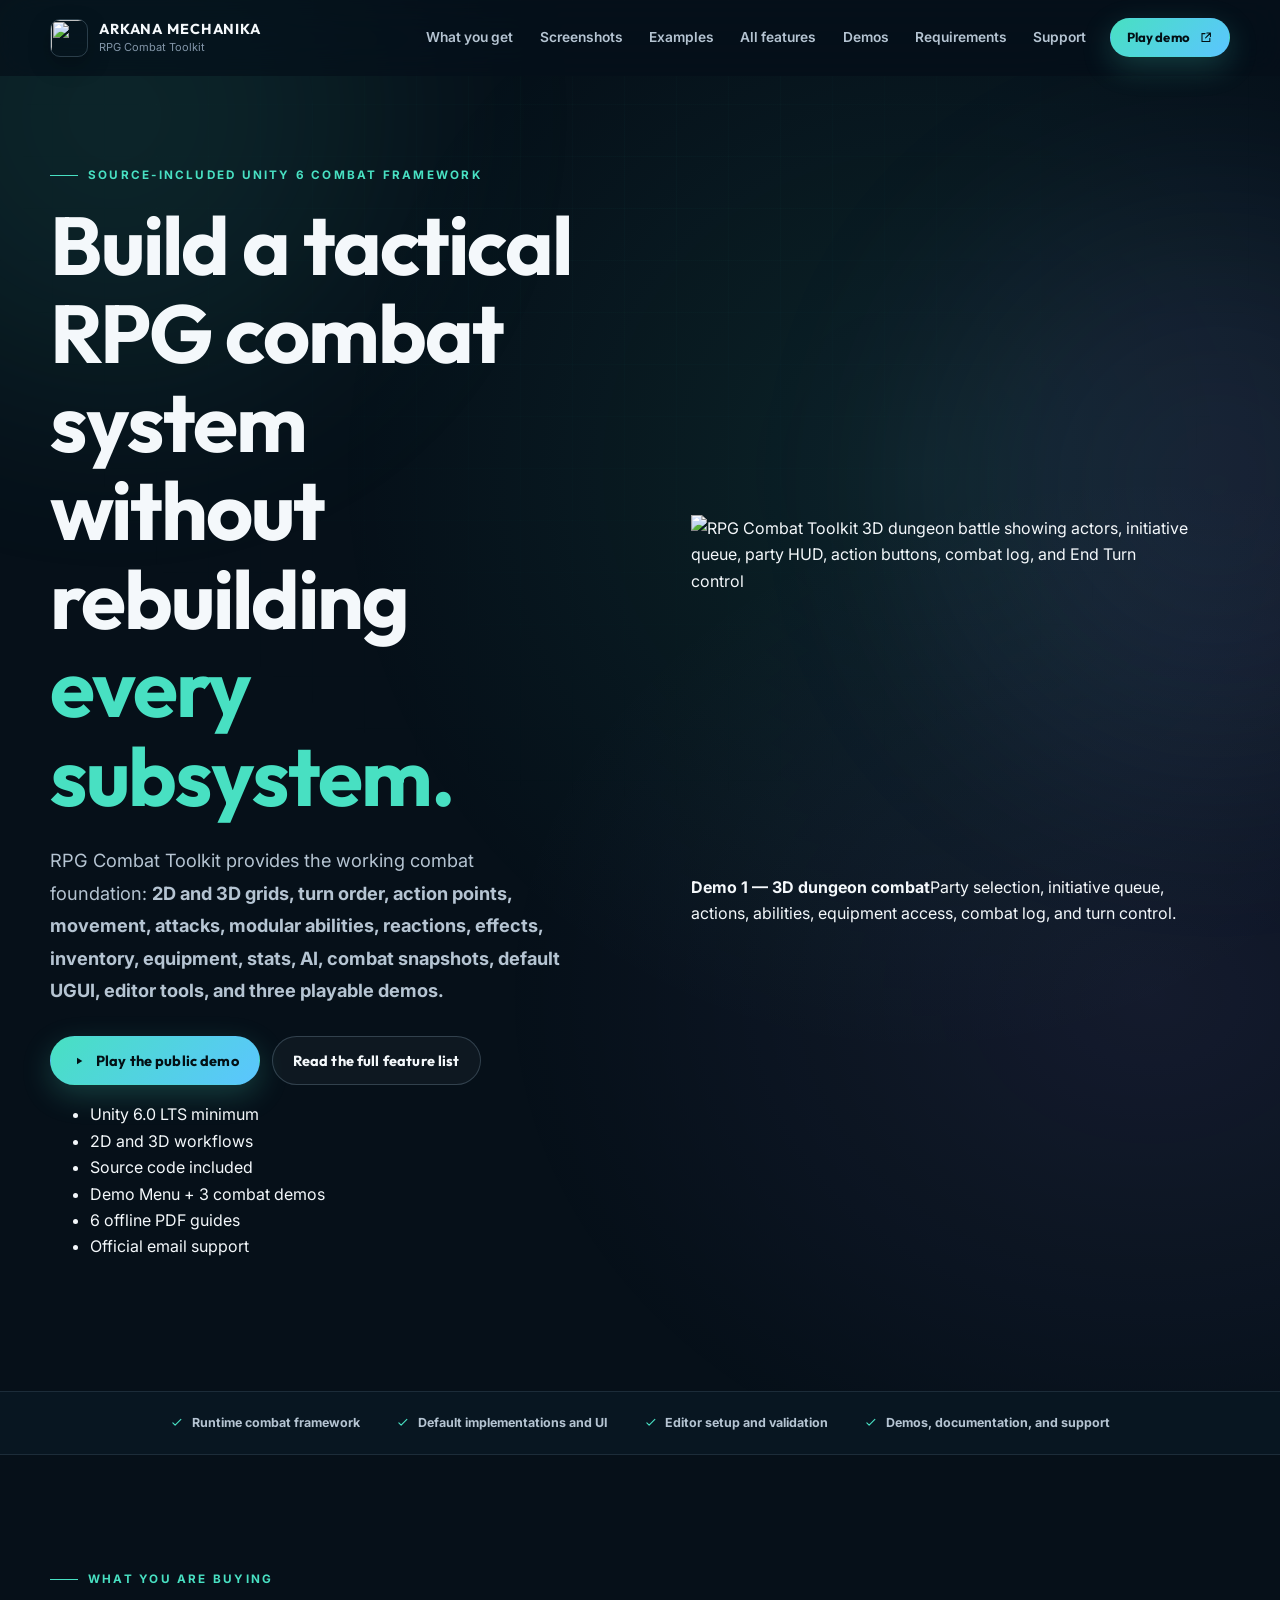
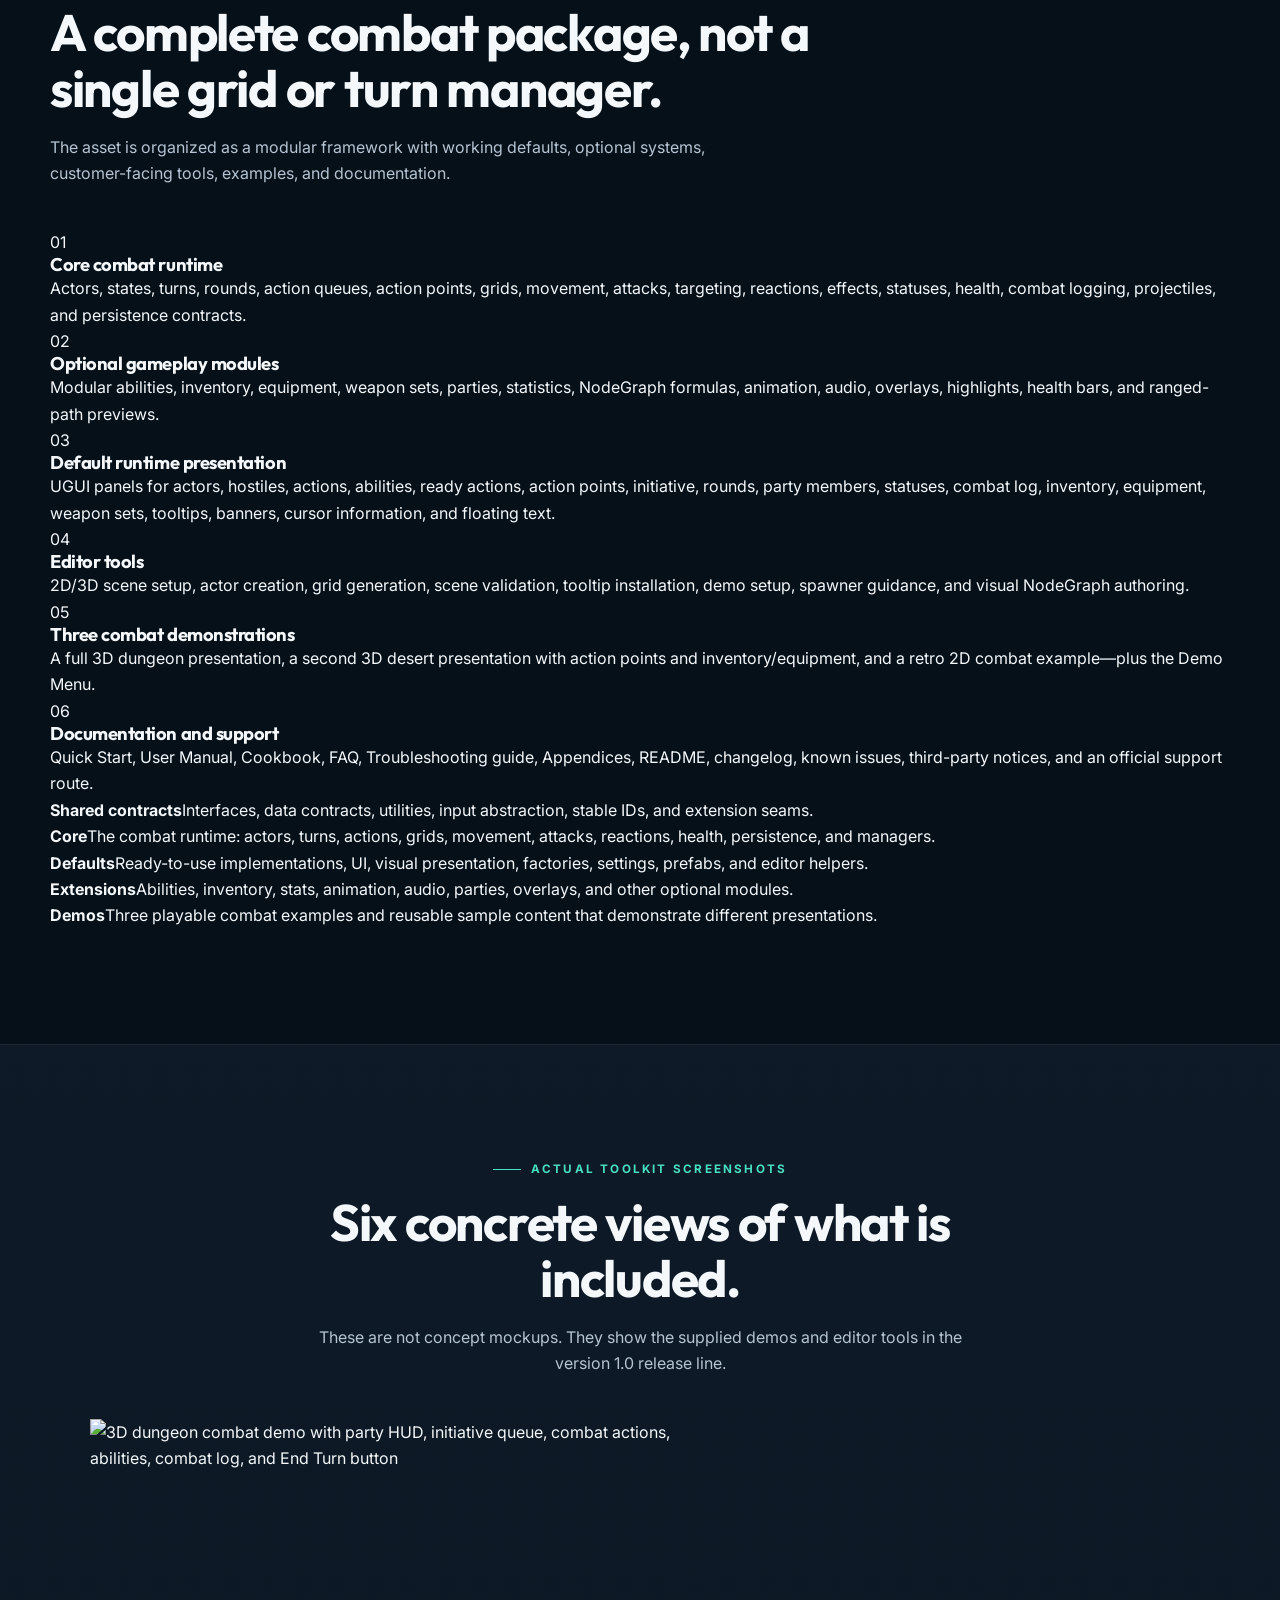
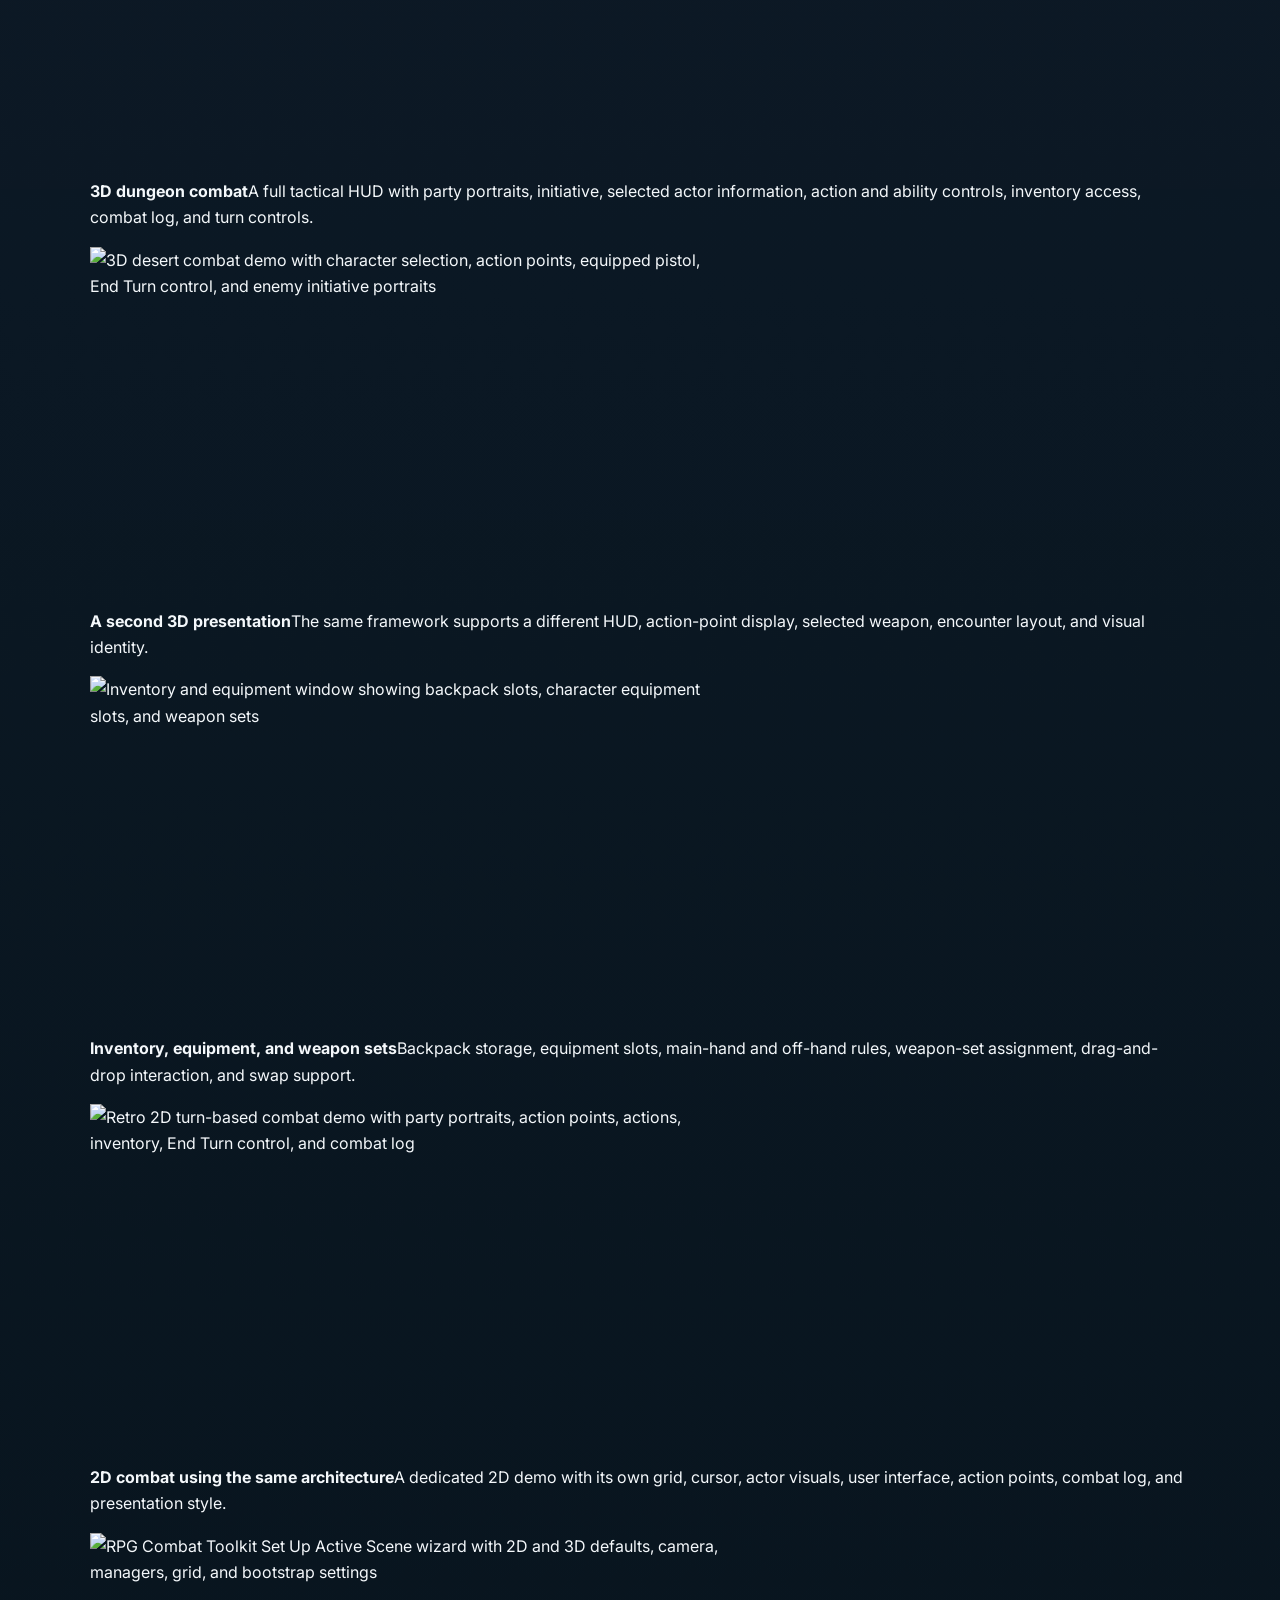
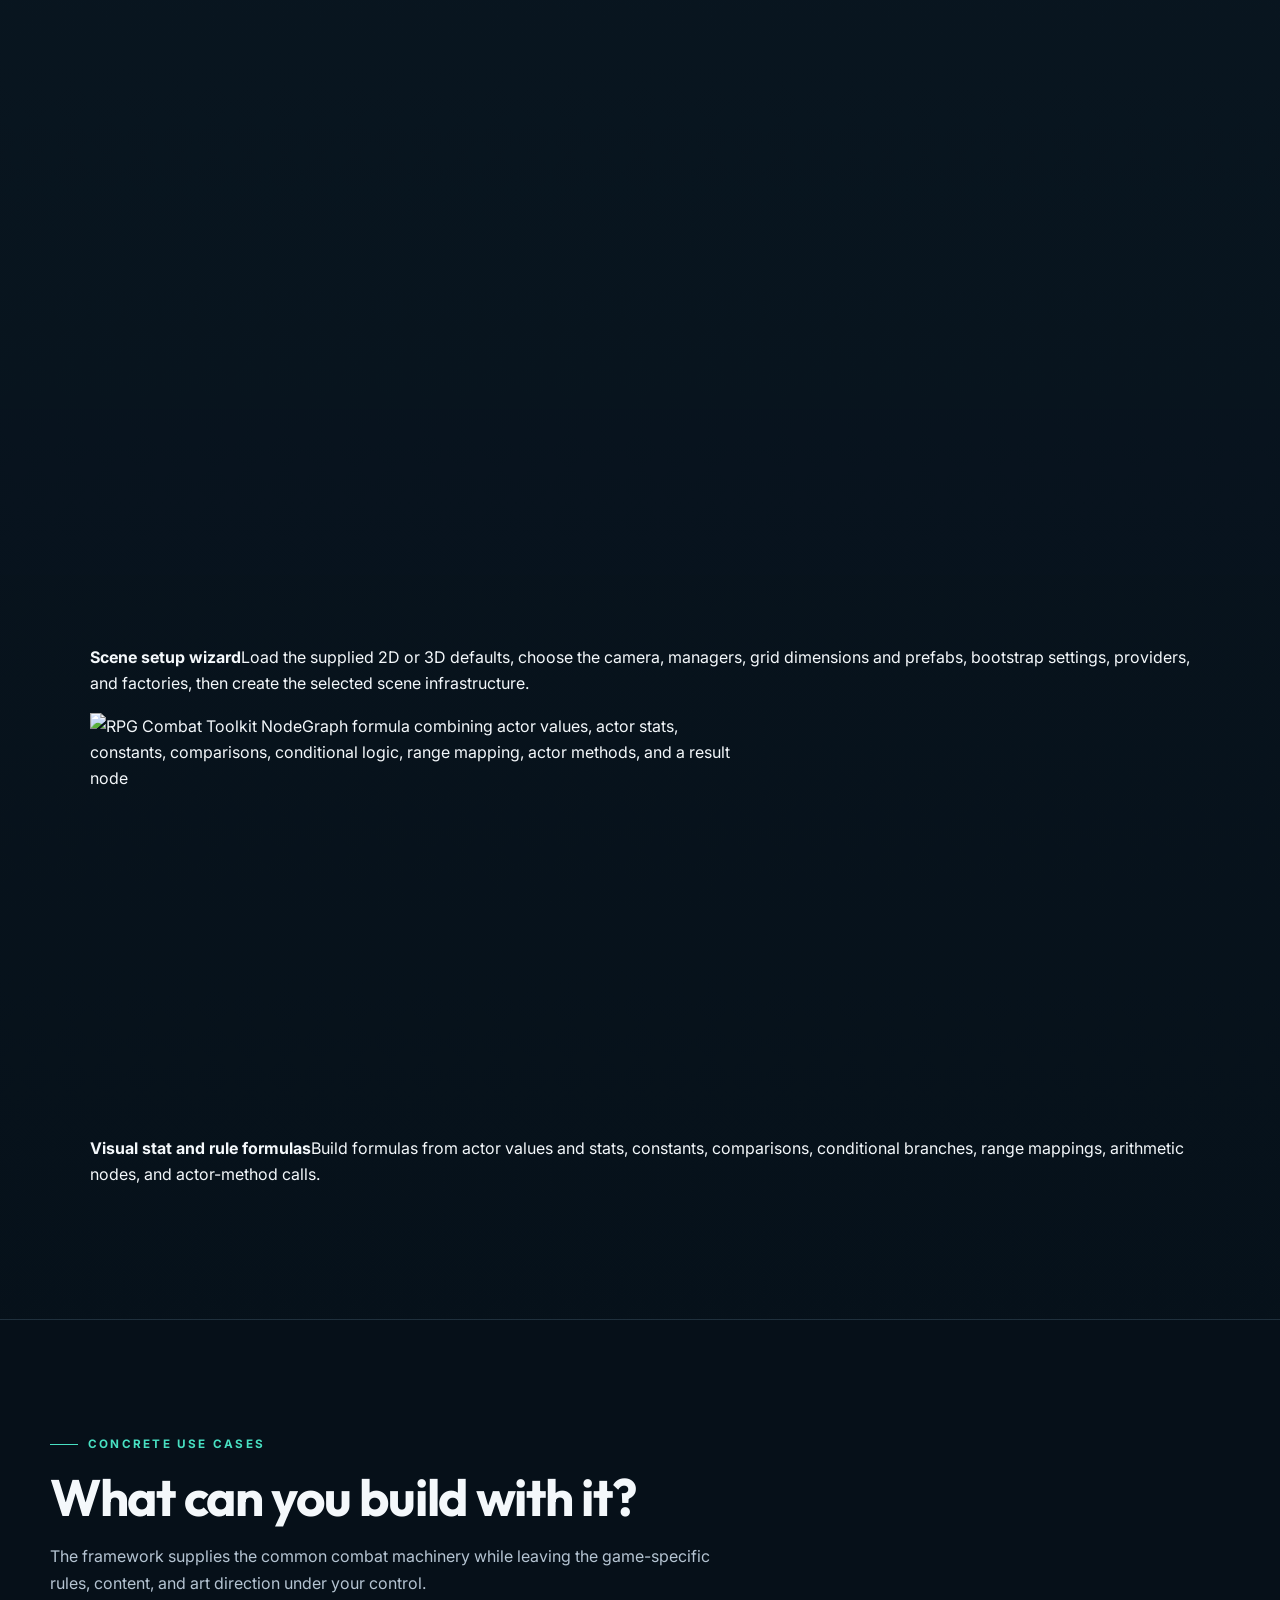
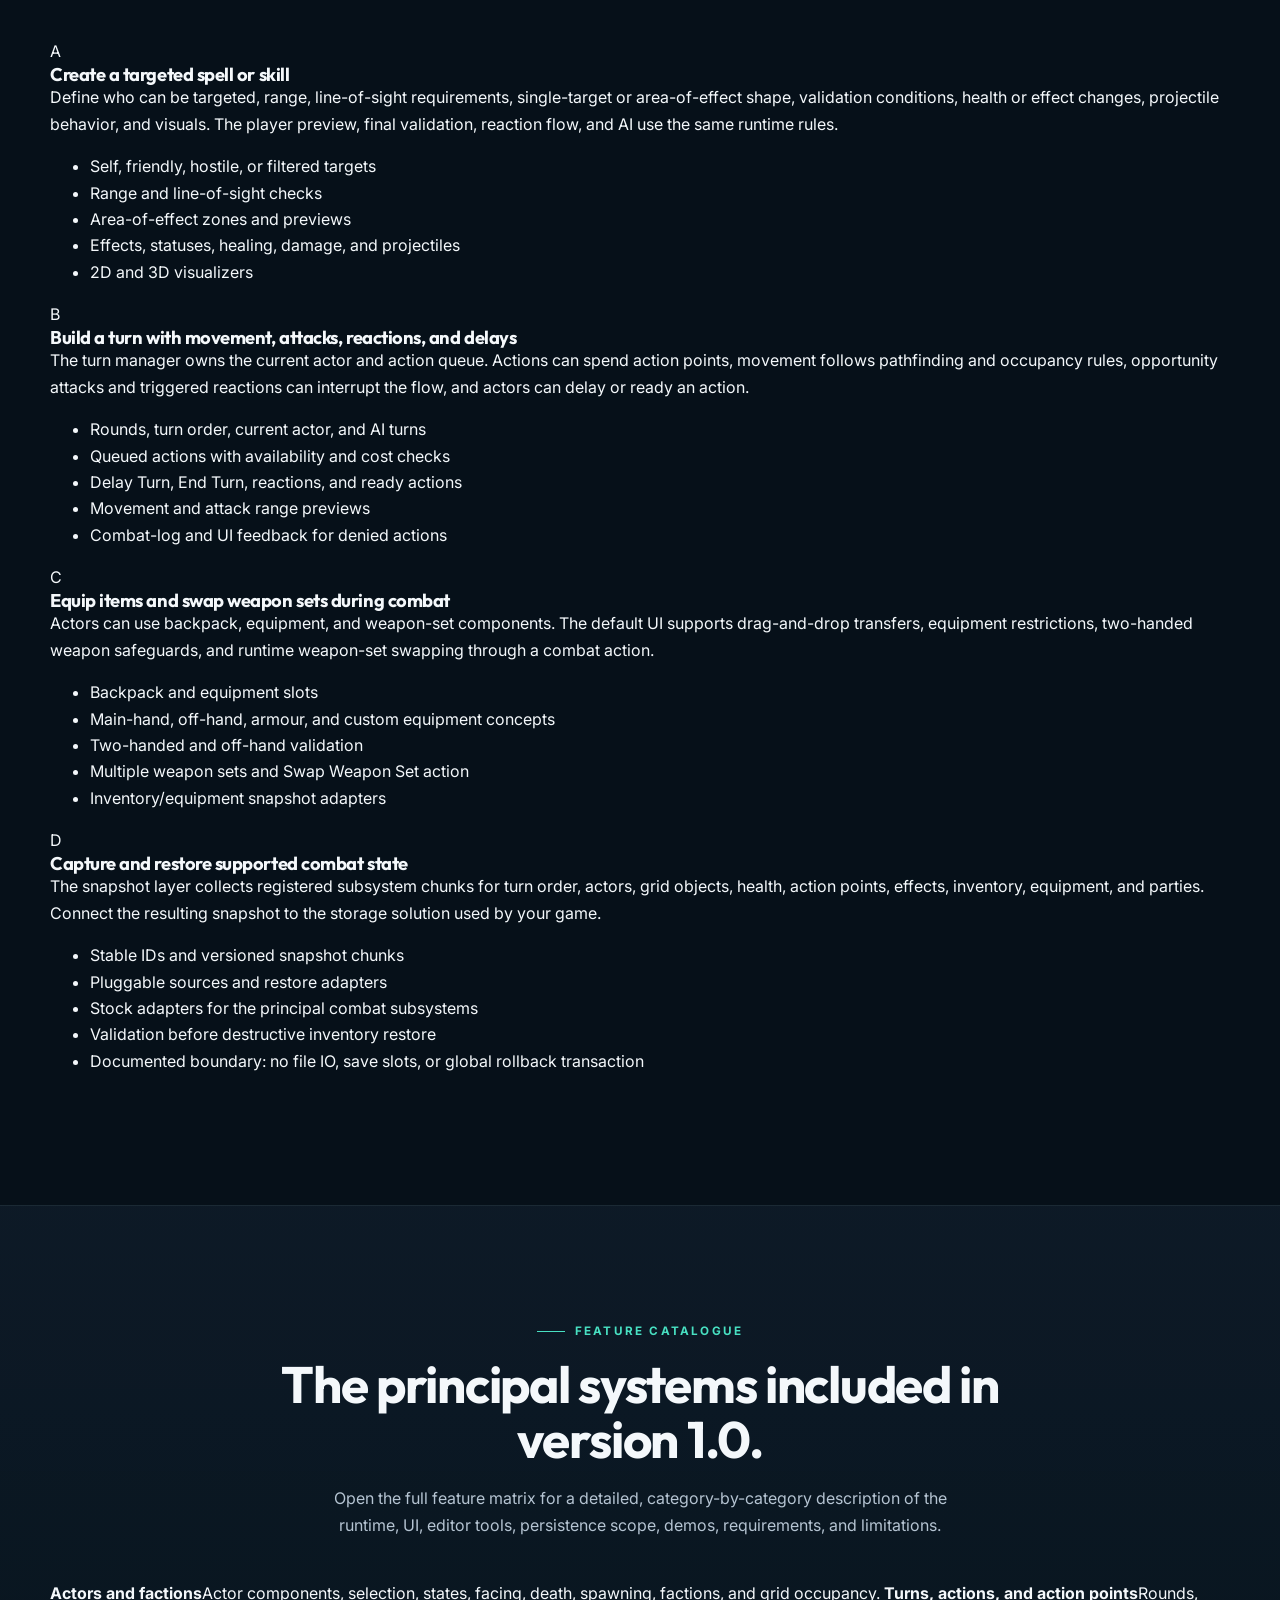
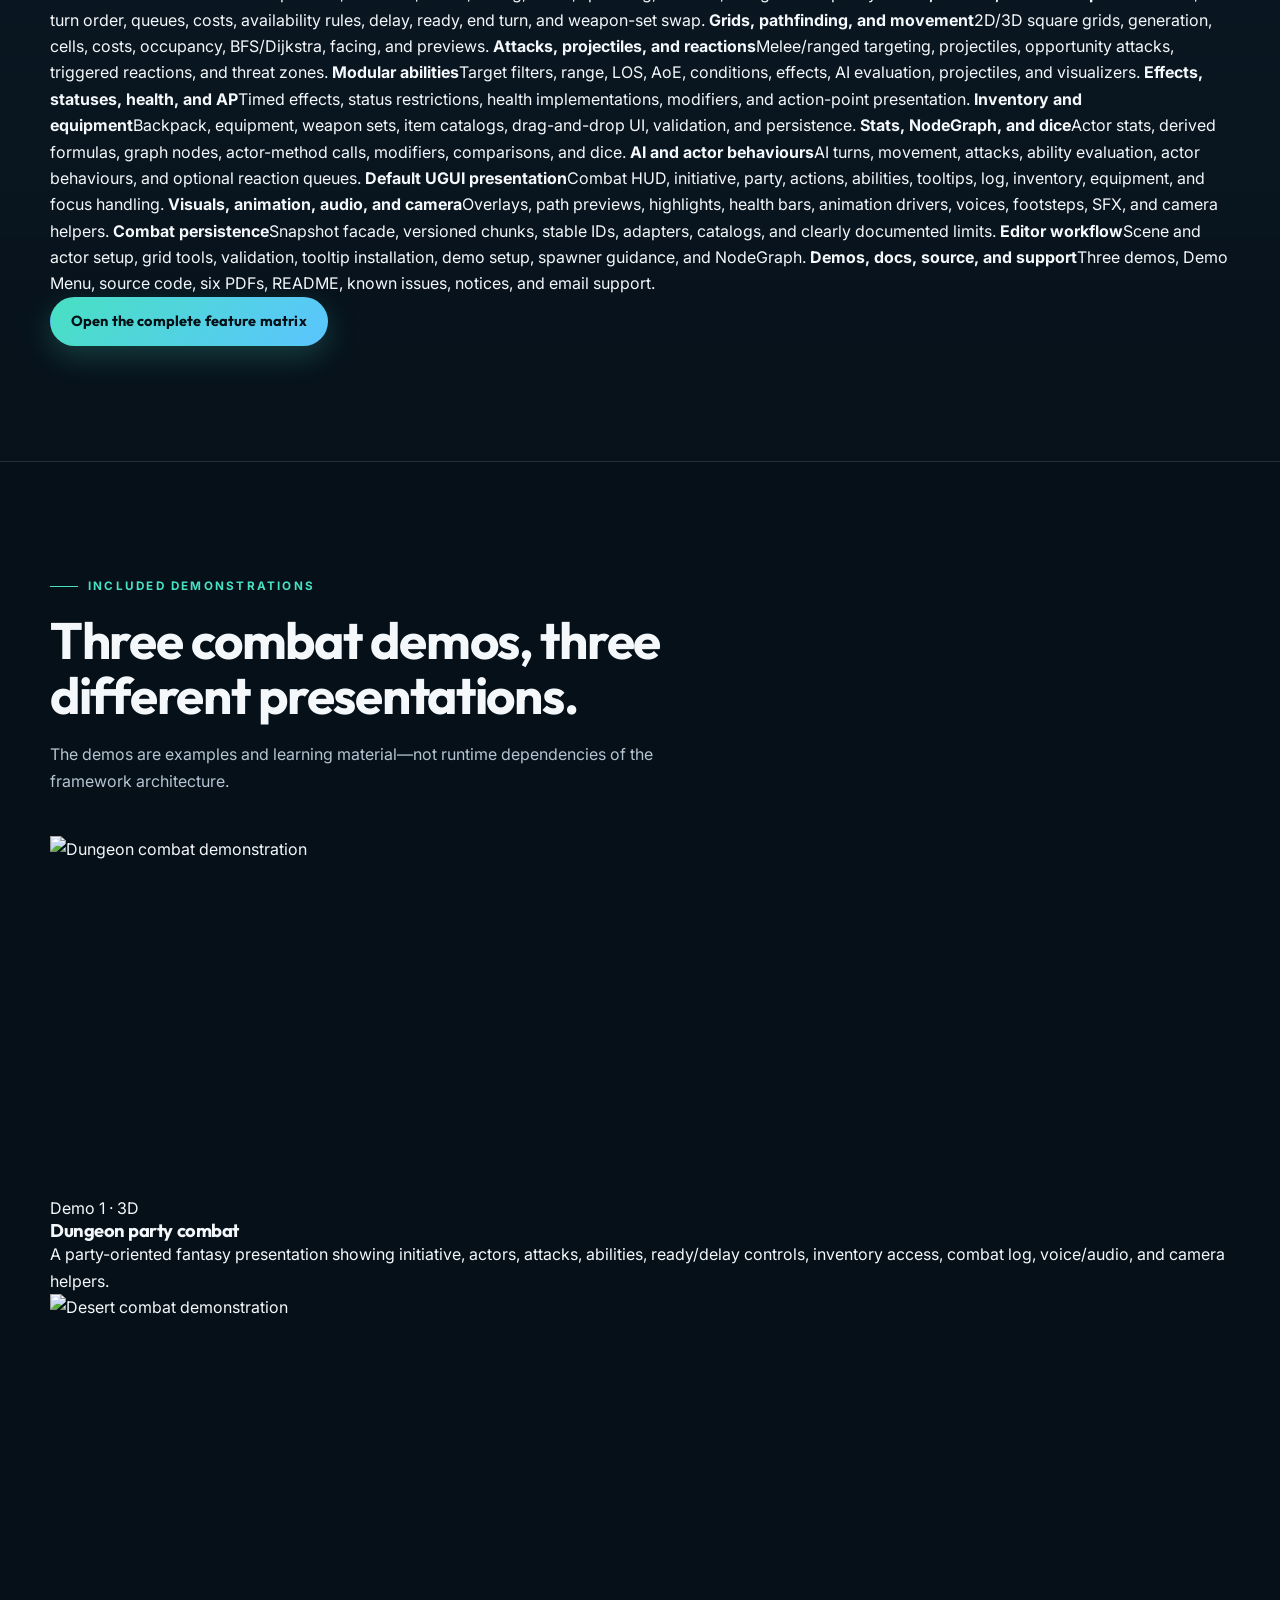
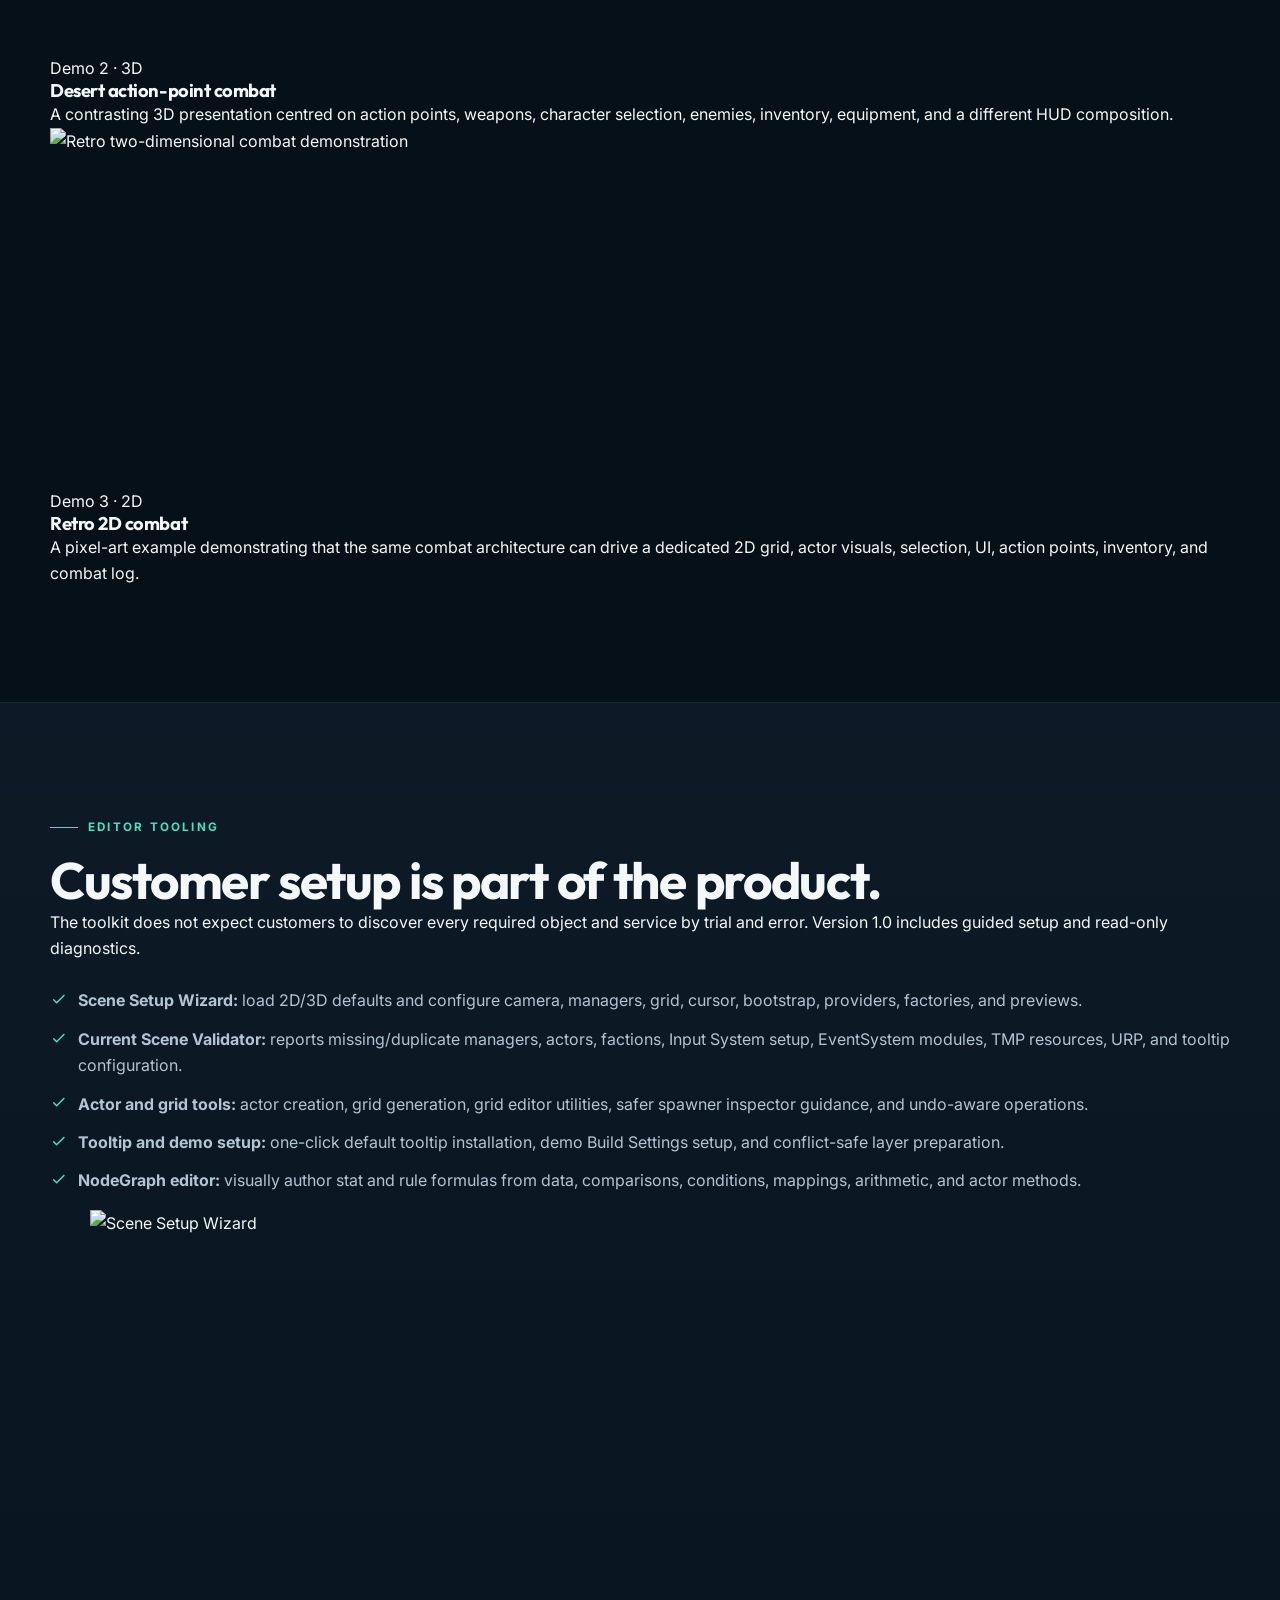
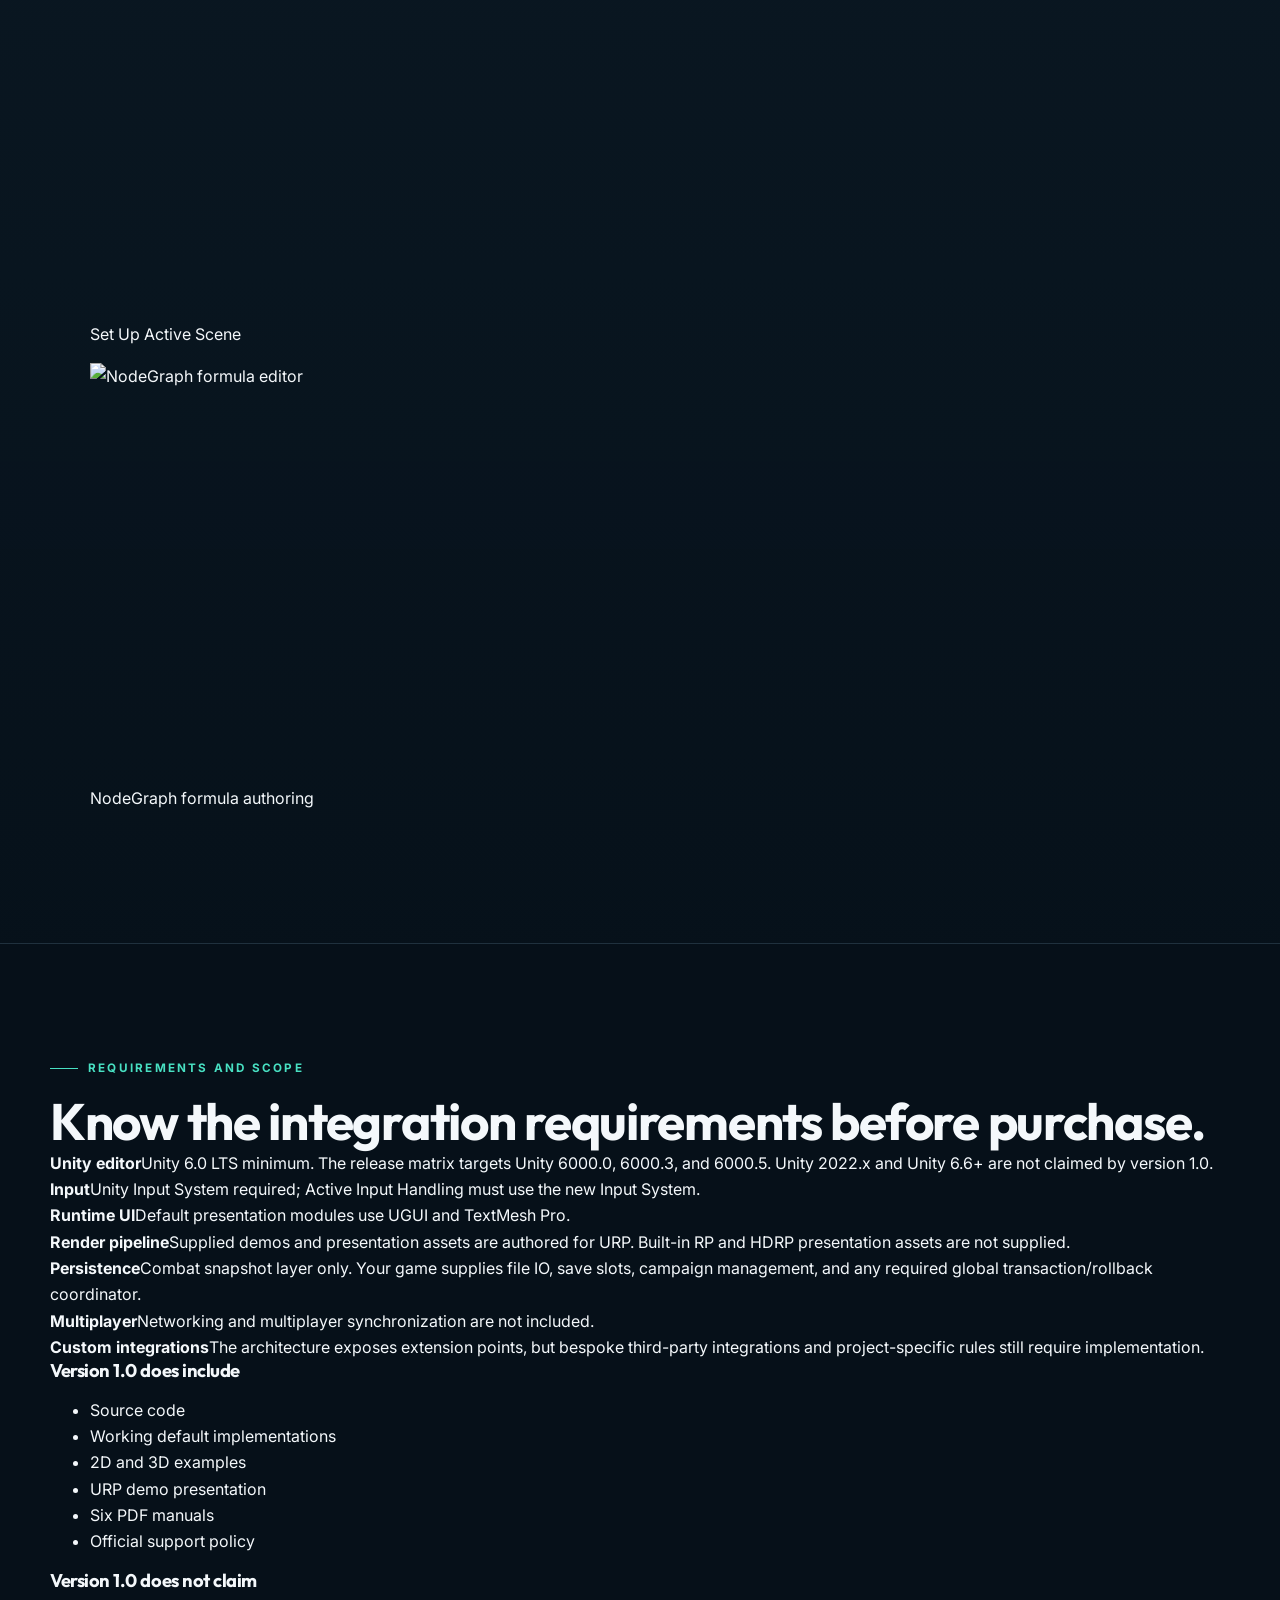
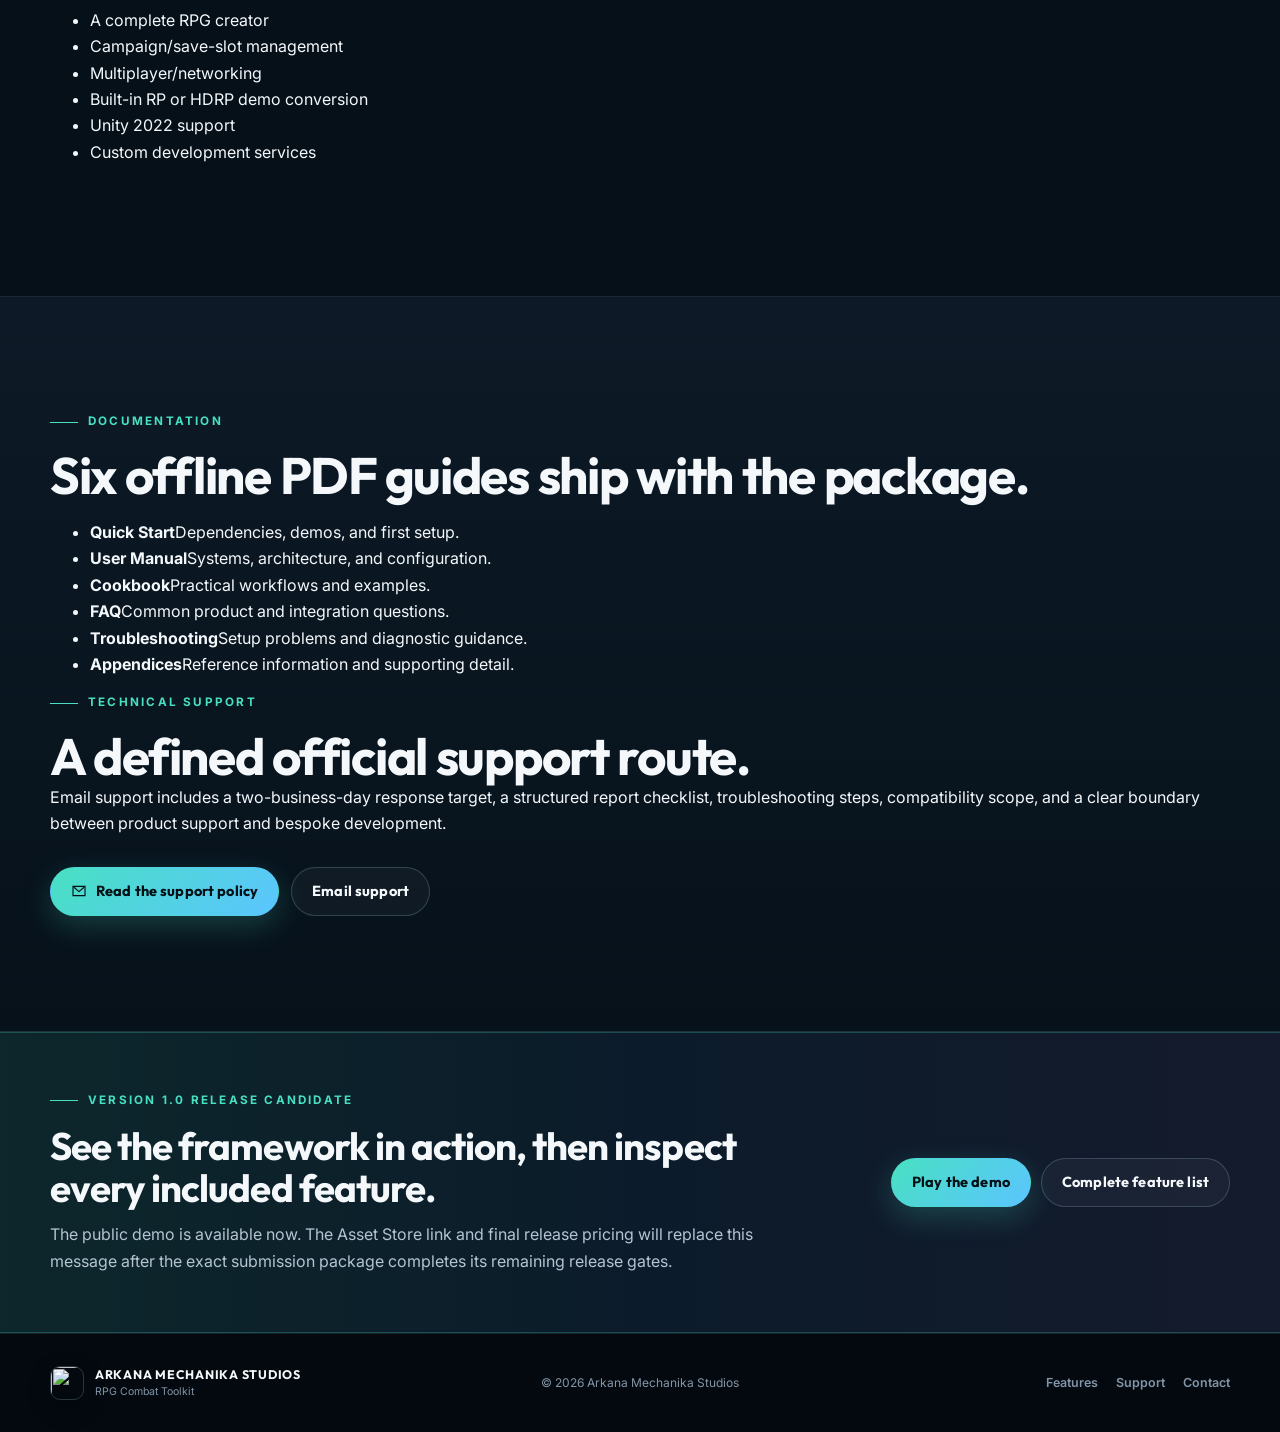
==== commit 35e226c5: "Make product website concrete and feature-complete" ====
--- a/index.html
+++ b/index.html
@@ -3,8 +3,8 @@
 <head>
   <meta charset="utf-8">
   <meta name="viewport" content="width=device-width, initial-scale=1">
-  <title>RPG Combat Toolkit — Modular Turn-Based Combat for Unity 6</title>
-  <meta name="description" content="RPG Combat Toolkit is a modular Unity 6 framework for tactical, grid-based turn-based combat in 2D and 3D, with editor setup tools, default UI, demos, documentation, and support.">
+  <title>RPG Combat Toolkit — Complete Turn-Based Combat Framework for Unity 6</title>
+  <meta name="description" content="RPG Combat Toolkit is a source-included Unity 6 framework for 2D and 3D grid combat: turns, actions, movement, attacks, abilities, reactions, effects, inventory, stats, persistence, UI, AI, editor tools, demos, and documentation.">
   <meta name="theme-color" content="#061019">
   <meta name="robots" content="index,follow,max-image-preview:large">
   <link rel="canonical" href="https://arkana-mechanika-studios.github.io/">
@@ -13,20 +13,20 @@
   <link rel="preconnect" href="https://fonts.googleapis.com">
   <link rel="preconnect" href="https://fonts.gstatic.com" crossorigin>
   <link href="https://fonts.googleapis.com/css2?family=Inter:wght@400;500;600;700&family=Outfit:wght@500;600;700&display=swap" rel="stylesheet">
-  <link rel="preload" as="image" href="/assets/intro_screen2.png">
+  <link rel="preload" as="image" href="/assets/showcase/demo-dungeon-combat.webp" type="image/webp">
   <link rel="stylesheet" href="/style.css">
 
   <meta property="og:type" content="website">
   <meta property="og:site_name" content="Arkana Mechanika Studios">
   <meta property="og:url" content="https://arkana-mechanika-studios.github.io/">
-  <meta property="og:title" content="RPG Combat Toolkit — Modular Turn-Based Combat for Unity 6">
-  <meta property="og:description" content="A professional combat foundation for tactical RPG and CRPG projects: 2D/3D grids, actions, abilities, reactions, inventory, persistence adapters, editor tools, demos, and documentation.">
-  <meta property="og:image" content="https://arkana-mechanika-studios.github.io/assets/tbcs-banner.png">
-  <meta property="og:image:alt" content="RPG Combat Toolkit for Unity">
+  <meta property="og:title" content="RPG Combat Toolkit — Complete Turn-Based Combat Framework for Unity 6">
+  <meta property="og:description" content="Build 2D or 3D tactical combat with source-included runtime systems, default UI, editor tools, three demos, six PDF guides, and official support.">
+  <meta property="og:image" content="https://arkana-mechanika-studios.github.io/assets/showcase/demo-dungeon-combat.webp">
+  <meta property="og:image:alt" content="RPG Combat Toolkit 3D dungeon combat demonstration">
   <meta name="twitter:card" content="summary_large_image">
-  <meta name="twitter:title" content="RPG Combat Toolkit — Modular Turn-Based Combat for Unity 6">
-  <meta name="twitter:description" content="A professional combat foundation for tactical RPG and CRPG projects.">
-  <meta name="twitter:image" content="https://arkana-mechanika-studios.github.io/assets/tbcs-banner.png">
+  <meta name="twitter:title" content="RPG Combat Toolkit for Unity 6">
+  <meta name="twitter:description" content="Turns, grids, movement, attacks, abilities, reactions, inventory, stats, persistence, UI, AI, editor tools, and demos.">
+  <meta name="twitter:image" content="https://arkana-mechanika-studios.github.io/assets/showcase/demo-dungeon-combat.webp">
 
   <script type="application/ld+json">
   {
@@ -37,9 +37,9 @@
     "softwareVersion": "1.0.0",
     "applicationCategory": "DeveloperApplication",
     "operatingSystem": "Unity Editor",
-    "description": "A modular framework for tactical, grid-based turn-based combat in Unity 6 with 2D and 3D support, editor setup tools, default UGUI presentation, demonstration scenes, documentation, and technical support.",
+    "description": "A source-included modular turn-based combat framework for Unity 6 with 2D and 3D grids, actions, attacks, abilities, reactions, effects, inventory, stats, persistence adapters, AI, default UGUI, editor tools, demonstrations, and documentation.",
     "softwareRequirements": "Unity 6.0 LTS; Unity Input System; UGUI; TextMesh Pro; URP for supplied demos and presentation assets",
-    "image": "https://arkana-mechanika-studios.github.io/assets/tbcs-banner.png",
+    "image": "https://arkana-mechanika-studios.github.io/assets/showcase/demo-dungeon-combat.webp",
     "publisher": {
       "@type": "Organization",
       "name": "Arkana Mechanika Studios",
@@ -57,276 +57,232 @@
     <nav class="nav container" aria-label="Primary navigation">
       <a class="brand" href="/" aria-label="Arkana Mechanika Studios home">
         <img src="/assets/logo.png" alt="" width="38" height="38">
-        <span><strong>Arkana Mechanika</strong><small>Unity development tools</small></span>
+        <span><strong>Arkana Mechanika</strong><small>RPG Combat Toolkit</small></span>
       </a>
 
       <button class="nav-toggle" type="button" aria-expanded="false" aria-controls="nav-menu" data-nav-toggle>
-        <span class="sr-only">Open navigation</span>
-        <span></span><span></span><span></span>
+        <span class="sr-only">Open navigation</span><span></span><span></span><span></span>
       </button>
 
       <div class="nav-menu" id="nav-menu" data-nav-menu>
-        <a href="#proof">Showcase</a>
-        <a href="#systems">Systems</a>
-        <a href="#workflow">Workflow</a>
-        <a href="#media">Media</a>
-        <a href="#faq">FAQ</a>
+        <a href="#included">What you get</a>
+        <a href="#showcase">Screenshots</a>
+        <a href="#examples">Examples</a>
+        <a href="/features/">All features</a>
+        <a href="#demos">Demos</a>
+        <a href="#requirements">Requirements</a>
         <a href="/support/">Support</a>
-        <a class="button button--small button--primary nav-demo" href="https://arkana-mechanika-studios.itch.io/rpg-combat-toolkit-demo-1" target="_blank" rel="noopener noreferrer">
-          Play demo <svg aria-hidden="true"><use href="/assets/icons.svg#external"></use></svg>
-        </a>
+        <a class="button button--small button--primary nav-demo" href="https://arkana-mechanika-studios.itch.io/rpg-combat-toolkit-demo-1" target="_blank" rel="noopener noreferrer">Play demo <svg aria-hidden="true"><use href="/assets/icons.svg#external"></use></svg></a>
       </div>
     </nav>
   </header>
 
   <main id="main">
-    <section class="hero section">
+    <section class="hero section product-hero">
       <div class="container hero-layout">
         <div class="hero-copy reveal">
-          <p class="eyebrow"><span></span> Tactical RPG development, accelerated</p>
-          <h1>Stop building combat <em>from scratch.</em></h1>
+          <p class="eyebrow"><span></span> Source-included Unity 6 combat framework</p>
+          <h1>Build a tactical RPG combat system without rebuilding <em>every subsystem.</em></h1>
           <p class="hero-lede">
-            RPG Combat Toolkit gives Unity developers a modular foundation for grid-based, turn-based combat—
-            from turns and targeting to abilities, reactions, inventory, combat snapshots, default UI, and editor tooling.
+            RPG Combat Toolkit provides the working combat foundation: <strong>2D and 3D grids, turn order, action points, movement, attacks, modular abilities, reactions, effects, inventory, equipment, stats, AI, combat snapshots, default UGUI, editor tools, and three playable demos.</strong>
           </p>
           <div class="hero-actions">
-            <a class="button button--primary" href="https://arkana-mechanika-studios.itch.io/rpg-combat-toolkit-demo-1" target="_blank" rel="noopener noreferrer">
-              <svg aria-hidden="true"><use href="/assets/icons.svg#play"></use></svg> Play the public demo
-            </a>
-            <a class="button button--secondary" href="#proof">Explore the toolkit</a>
+            <a class="button button--primary" href="https://arkana-mechanika-studios.itch.io/rpg-combat-toolkit-demo-1" target="_blank" rel="noopener noreferrer"><svg aria-hidden="true"><use href="/assets/icons.svg#play"></use></svg> Play the public demo</a>
+            <a class="button button--secondary" href="/features/">Read the full feature list</a>
           </div>
-          <div class="hero-status" aria-label="Release and compatibility summary">
-            <span class="status-pill">Version 1.0 release candidate</span>
-            <span>Unity 6.0 LTS minimum</span>
-            <span>2D + 3D</span>
-            <span>Source included</span>
+          <ul class="hero-facts" aria-label="Key product facts">
+            <li>Unity 6.0 LTS minimum</li>
+            <li>2D and 3D workflows</li>
+            <li>Source code included</li>
+            <li>Demo Menu + 3 combat demos</li>
+            <li>6 offline PDF guides</li>
+            <li>Official email support</li>
+          </ul>
+        </div>
+
+        <figure class="hero-product-shot reveal">
+          <a href="/assets/showcase/demo-dungeon-combat.webp" target="_blank" rel="noopener" aria-label="Open the dungeon combat screenshot at full size">
+            <img src="/assets/showcase/demo-dungeon-combat.webp" alt="RPG Combat Toolkit 3D dungeon battle showing actors, initiative queue, party HUD, action buttons, combat log, and End Turn control" width="640" height="359" fetchpriority="high">
+          </a>
+          <figcaption><strong>Demo 1 — 3D dungeon combat</strong><span>Party selection, initiative queue, actions, abilities, equipment access, combat log, and turn control.</span></figcaption>
+        </figure>
+      </div>
+    </section>
+
+    <section class="trust-strip" aria-label="Product scope summary">
+      <div class="container trust-list">
+        <span><svg aria-hidden="true"><use href="/assets/icons.svg#check"></use></svg> Runtime combat framework</span>
+        <span><svg aria-hidden="true"><use href="/assets/icons.svg#check"></use></svg> Default implementations and UI</span>
+        <span><svg aria-hidden="true"><use href="/assets/icons.svg#check"></use></svg> Editor setup and validation</span>
+        <span><svg aria-hidden="true"><use href="/assets/icons.svg#check"></use></svg> Demos, documentation, and support</span>
+      </div>
+    </section>
+
+    <section class="section" id="included">
+      <div class="container">
+        <div class="section-heading reveal">
+          <p class="eyebrow"><span></span> What you are buying</p>
+          <h2>A complete combat package, not a single grid or turn manager.</h2>
+          <p>The asset is organized as a modular framework with working defaults, optional systems, customer-facing tools, examples, and documentation.</p>
+        </div>
+
+        <div class="included-grid">
+          <article class="included-card reveal"><span class="included-number">01</span><h3>Core combat runtime</h3><p>Actors, states, turns, rounds, action queues, action points, grids, movement, attacks, targeting, reactions, effects, statuses, health, combat logging, projectiles, and persistence contracts.</p></article>
+          <article class="included-card reveal"><span class="included-number">02</span><h3>Optional gameplay modules</h3><p>Modular abilities, inventory, equipment, weapon sets, parties, statistics, NodeGraph formulas, animation, audio, overlays, highlights, health bars, and ranged-path previews.</p></article>
+          <article class="included-card reveal"><span class="included-number">03</span><h3>Default runtime presentation</h3><p>UGUI panels for actors, hostiles, actions, abilities, ready actions, action points, initiative, rounds, party members, statuses, combat log, inventory, equipment, weapon sets, tooltips, banners, cursor information, and floating text.</p></article>
+          <article class="included-card reveal"><span class="included-number">04</span><h3>Editor tools</h3><p>2D/3D scene setup, actor creation, grid generation, scene validation, tooltip installation, demo setup, spawner guidance, and visual NodeGraph authoring.</p></article>
+          <article class="included-card reveal"><span class="included-number">05</span><h3>Three combat demonstrations</h3><p>A full 3D dungeon presentation, a second 3D desert presentation with action points and inventory/equipment, and a retro 2D combat example—plus the Demo Menu.</p></article>
+          <article class="included-card reveal"><span class="included-number">06</span><h3>Documentation and support</h3><p>Quick Start, User Manual, Cookbook, FAQ, Troubleshooting guide, Appendices, README, changelog, known issues, third-party notices, and an official support route.</p></article>
+        </div>
+
+        <div class="package-structure reveal">
+          <div><strong>Shared contracts</strong><span>Interfaces, data contracts, utilities, input abstraction, stable IDs, and extension seams.</span></div>
+          <div><strong>Core</strong><span>The combat runtime: actors, turns, actions, grids, movement, attacks, reactions, health, persistence, and managers.</span></div>
+          <div><strong>Defaults</strong><span>Ready-to-use implementations, UI, visual presentation, factories, settings, prefabs, and editor helpers.</span></div>
+          <div><strong>Extensions</strong><span>Abilities, inventory, stats, animation, audio, parties, overlays, and other optional modules.</span></div>
+          <div><strong>Demos</strong><span>Three playable combat examples and reusable sample content that demonstrate different presentations.</span></div>
+        </div>
+      </div>
+    </section>
+
+    <section class="section section--surface" id="showcase">
+      <div class="container">
+        <div class="section-heading section-heading--center reveal">
+          <p class="eyebrow"><span></span> Actual toolkit screenshots</p>
+          <h2>Six concrete views of what is included.</h2>
+          <p>These are not concept mockups. They show the supplied demos and editor tools in the version 1.0 release line.</p>
+        </div>
+
+        <div class="showcase-grid">
+          <figure class="showcase-card showcase-card--wide reveal"><a href="/assets/showcase/demo-dungeon-combat.webp" target="_blank" rel="noopener"><img src="/assets/showcase/demo-dungeon-combat.webp" alt="3D dungeon combat demo with party HUD, initiative queue, combat actions, abilities, combat log, and End Turn button" loading="lazy" width="640" height="359"></a><figcaption><strong>3D dungeon combat</strong><span>A full tactical HUD with party portraits, initiative, selected actor information, action and ability controls, inventory access, combat log, and turn controls.</span></figcaption></figure>
+          <figure class="showcase-card reveal"><a href="/assets/showcase/demo-desert-combat.webp" target="_blank" rel="noopener"><img src="/assets/showcase/demo-desert-combat.webp" alt="3D desert combat demo with character selection, action points, equipped pistol, End Turn control, and enemy initiative portraits" loading="lazy" width="640" height="361"></a><figcaption><strong>A second 3D presentation</strong><span>The same framework supports a different HUD, action-point display, selected weapon, encounter layout, and visual identity.</span></figcaption></figure>
+          <figure class="showcase-card reveal"><a href="/assets/showcase/inventory-equipment.webp" target="_blank" rel="noopener"><img src="/assets/showcase/inventory-equipment.webp" alt="Inventory and equipment window showing backpack slots, character equipment slots, and weapon sets" loading="lazy" width="640" height="359"></a><figcaption><strong>Inventory, equipment, and weapon sets</strong><span>Backpack storage, equipment slots, main-hand and off-hand rules, weapon-set assignment, drag-and-drop interaction, and swap support.</span></figcaption></figure>
+          <figure class="showcase-card reveal"><a href="/assets/showcase/demo-2d-combat.webp" target="_blank" rel="noopener"><img src="/assets/showcase/demo-2d-combat.webp" alt="Retro 2D turn-based combat demo with party portraits, action points, actions, inventory, End Turn control, and combat log" loading="lazy" width="640" height="360"></a><figcaption><strong>2D combat using the same architecture</strong><span>A dedicated 2D demo with its own grid, cursor, actor visuals, user interface, action points, combat log, and presentation style.</span></figcaption></figure>
+          <figure class="showcase-card reveal"><a href="/assets/showcase/scene-setup-wizard.webp" target="_blank" rel="noopener"><img src="/assets/showcase/scene-setup-wizard.webp" alt="RPG Combat Toolkit Set Up Active Scene wizard with 2D and 3D defaults, camera, managers, grid, and bootstrap settings" loading="lazy" width="640" height="711"></a><figcaption><strong>Scene setup wizard</strong><span>Load the supplied 2D or 3D defaults, choose the camera, managers, grid dimensions and prefabs, bootstrap settings, providers, and factories, then create the selected scene infrastructure.</span></figcaption></figure>
+          <figure class="showcase-card reveal"><a href="/assets/showcase/ac-graph.webp" target="_blank" rel="noopener"><img src="/assets/showcase/ac-graph.webp" alt="RPG Combat Toolkit NodeGraph formula combining actor values, actor stats, constants, comparisons, conditional logic, range mapping, actor methods, and a result node" loading="lazy" width="640" height="422"></a><figcaption><strong>Visual stat and rule formulas</strong><span>Build formulas from actor values and stats, constants, comparisons, conditional branches, range mappings, arithmetic nodes, and actor-method calls.</span></figcaption></figure>
+        </div>
+      </div>
+    </section>
+
+    <section class="section" id="examples">
+      <div class="container">
+        <div class="section-heading reveal">
+          <p class="eyebrow"><span></span> Concrete use cases</p>
+          <h2>What can you build with it?</h2>
+          <p>The framework supplies the common combat machinery while leaving the game-specific rules, content, and art direction under your control.</p>
+        </div>
+
+        <div class="example-list">
+          <article class="example-row reveal"><div class="example-index">A</div><div><h3>Create a targeted spell or skill</h3><p>Define who can be targeted, range, line-of-sight requirements, single-target or area-of-effect shape, validation conditions, health or effect changes, projectile behavior, and visuals. The player preview, final validation, reaction flow, and AI use the same runtime rules.</p><ul><li>Self, friendly, hostile, or filtered targets</li><li>Range and line-of-sight checks</li><li>Area-of-effect zones and previews</li><li>Effects, statuses, healing, damage, and projectiles</li><li>2D and 3D visualizers</li></ul></div></article>
+          <article class="example-row reveal"><div class="example-index">B</div><div><h3>Build a turn with movement, attacks, reactions, and delays</h3><p>The turn manager owns the current actor and action queue. Actions can spend action points, movement follows pathfinding and occupancy rules, opportunity attacks and triggered reactions can interrupt the flow, and actors can delay or ready an action.</p><ul><li>Rounds, turn order, current actor, and AI turns</li><li>Queued actions with availability and cost checks</li><li>Delay Turn, End Turn, reactions, and ready actions</li><li>Movement and attack range previews</li><li>Combat-log and UI feedback for denied actions</li></ul></div></article>
+          <article class="example-row reveal"><div class="example-index">C</div><div><h3>Equip items and swap weapon sets during combat</h3><p>Actors can use backpack, equipment, and weapon-set components. The default UI supports drag-and-drop transfers, equipment restrictions, two-handed weapon safeguards, and runtime weapon-set swapping through a combat action.</p><ul><li>Backpack and equipment slots</li><li>Main-hand, off-hand, armour, and custom equipment concepts</li><li>Two-handed and off-hand validation</li><li>Multiple weapon sets and Swap Weapon Set action</li><li>Inventory/equipment snapshot adapters</li></ul></div></article>
+          <article class="example-row reveal"><div class="example-index">D</div><div><h3>Capture and restore supported combat state</h3><p>The snapshot layer collects registered subsystem chunks for turn order, actors, grid objects, health, action points, effects, inventory, equipment, and parties. Connect the resulting snapshot to the storage solution used by your game.</p><ul><li>Stable IDs and versioned snapshot chunks</li><li>Pluggable sources and restore adapters</li><li>Stock adapters for the principal combat subsystems</li><li>Validation before destructive inventory restore</li><li>Documented boundary: no file IO, save slots, or global rollback transaction</li></ul></div></article>
+        </div>
+      </div>
+    </section>
+
+    <section class="section section--surface feature-preview" id="features">
+      <div class="container">
+        <div class="section-heading section-heading--center reveal">
+          <p class="eyebrow"><span></span> Feature catalogue</p>
+          <h2>The principal systems included in version 1.0.</h2>
+          <p>Open the full feature matrix for a detailed, category-by-category description of the runtime, UI, editor tools, persistence scope, demos, requirements, and limitations.</p>
+        </div>
+
+        <div class="feature-category-grid">
+          <a href="/features/#actors"><strong>Actors and factions</strong><span>Actor components, selection, states, facing, death, spawning, factions, and grid occupancy.</span></a>
+          <a href="/features/#turns"><strong>Turns, actions, and action points</strong><span>Rounds, turn order, queues, costs, availability rules, delay, ready, end turn, and weapon-set swap.</span></a>
+          <a href="/features/#grids"><strong>Grids, pathfinding, and movement</strong><span>2D/3D square grids, generation, cells, costs, occupancy, BFS/Dijkstra, facing, and previews.</span></a>
+          <a href="/features/#attacks"><strong>Attacks, projectiles, and reactions</strong><span>Melee/ranged targeting, projectiles, opportunity attacks, triggered reactions, and threat zones.</span></a>
+          <a href="/features/#abilities"><strong>Modular abilities</strong><span>Target filters, range, LOS, AoE, conditions, effects, AI evaluation, projectiles, and visualizers.</span></a>
+          <a href="/features/#effects"><strong>Effects, statuses, health, and AP</strong><span>Timed effects, status restrictions, health implementations, modifiers, and action-point presentation.</span></a>
+          <a href="/features/#inventory"><strong>Inventory and equipment</strong><span>Backpack, equipment, weapon sets, item catalogs, drag-and-drop UI, validation, and persistence.</span></a>
+          <a href="/features/#stats"><strong>Stats, NodeGraph, and dice</strong><span>Actor stats, derived formulas, graph nodes, actor-method calls, modifiers, comparisons, and dice.</span></a>
+          <a href="/features/#ai"><strong>AI and actor behaviours</strong><span>AI turns, movement, attacks, ability evaluation, actor behaviours, and optional reaction queues.</span></a>
+          <a href="/features/#ui"><strong>Default UGUI presentation</strong><span>Combat HUD, initiative, party, actions, abilities, tooltips, log, inventory, equipment, and focus handling.</span></a>
+          <a href="/features/#presentation"><strong>Visuals, animation, audio, and camera</strong><span>Overlays, path previews, highlights, health bars, animation drivers, voices, footsteps, SFX, and camera helpers.</span></a>
+          <a href="/features/#persistence"><strong>Combat persistence</strong><span>Snapshot facade, versioned chunks, stable IDs, adapters, catalogs, and clearly documented limits.</span></a>
+          <a href="/features/#editor"><strong>Editor workflow</strong><span>Scene and actor setup, grid tools, validation, tooltip installation, demo setup, spawner guidance, and NodeGraph.</span></a>
+          <a href="/features/#package"><strong>Demos, docs, source, and support</strong><span>Three demos, Demo Menu, source code, six PDFs, README, known issues, notices, and email support.</span></a>
+        </div>
+
+        <div class="center-action reveal"><a class="button button--primary" href="/features/">Open the complete feature matrix</a></div>
+      </div>
+    </section>
+
+    <section class="section" id="demos">
+      <div class="container">
+        <div class="section-heading reveal">
+          <p class="eyebrow"><span></span> Included demonstrations</p>
+          <h2>Three combat demos, three different presentations.</h2>
+          <p>The demos are examples and learning material—not runtime dependencies of the framework architecture.</p>
+        </div>
+
+        <div class="demo-grid">
+          <article class="demo-card reveal"><img src="/assets/showcase/demo-dungeon-combat.webp" alt="Dungeon combat demonstration" loading="lazy" width="640" height="359"><div><span>Demo 1 · 3D</span><h3>Dungeon party combat</h3><p>A party-oriented fantasy presentation showing initiative, actors, attacks, abilities, ready/delay controls, inventory access, combat log, voice/audio, and camera helpers.</p></div></article>
+          <article class="demo-card reveal"><img src="/assets/showcase/demo-desert-combat.webp" alt="Desert combat demonstration" loading="lazy" width="640" height="361"><div><span>Demo 2 · 3D</span><h3>Desert action-point combat</h3><p>A contrasting 3D presentation centred on action points, weapons, character selection, enemies, inventory, equipment, and a different HUD composition.</p></div></article>
+          <article class="demo-card reveal"><img src="/assets/showcase/demo-2d-combat.webp" alt="Retro two-dimensional combat demonstration" loading="lazy" width="640" height="360"><div><span>Demo 3 · 2D</span><h3>Retro 2D combat</h3><p>A pixel-art example demonstrating that the same combat architecture can drive a dedicated 2D grid, actor visuals, selection, UI, action points, inventory, and combat log.</p></div></article>
+        </div>
+      </div>
+    </section>
+
+    <section class="section section--surface editor-tools">
+      <div class="container editor-layout">
+        <div class="editor-copy reveal">
+          <p class="eyebrow"><span></span> Editor tooling</p>
+          <h2>Customer setup is part of the product.</h2>
+          <p>The toolkit does not expect customers to discover every required object and service by trial and error. Version 1.0 includes guided setup and read-only diagnostics.</p>
+          <ul class="check-list">
+            <li><svg aria-hidden="true"><use href="/assets/icons.svg#check"></use></svg><span><strong>Scene Setup Wizard:</strong> load 2D/3D defaults and configure camera, managers, grid, cursor, bootstrap, providers, factories, and previews.</span></li>
+            <li><svg aria-hidden="true"><use href="/assets/icons.svg#check"></use></svg><span><strong>Current Scene Validator:</strong> reports missing/duplicate managers, actors, factions, Input System setup, EventSystem modules, TMP resources, URP, and tooltip configuration.</span></li>
+            <li><svg aria-hidden="true"><use href="/assets/icons.svg#check"></use></svg><span><strong>Actor and grid tools:</strong> actor creation, grid generation, grid editor utilities, safer spawner inspector guidance, and undo-aware operations.</span></li>
+            <li><svg aria-hidden="true"><use href="/assets/icons.svg#check"></use></svg><span><strong>Tooltip and demo setup:</strong> one-click default tooltip installation, demo Build Settings setup, and conflict-safe layer preparation.</span></li>
+            <li><svg aria-hidden="true"><use href="/assets/icons.svg#check"></use></svg><span><strong>NodeGraph editor:</strong> visually author stat and rule formulas from data, comparisons, conditions, mappings, arithmetic, and actor methods.</span></li>
+          </ul>
+        </div>
+        <div class="editor-images reveal">
+          <figure><img src="/assets/showcase/scene-setup-wizard.webp" alt="Scene Setup Wizard" loading="lazy" width="640" height="711"><figcaption>Set Up Active Scene</figcaption></figure>
+          <figure><img src="/assets/showcase/ac-graph.webp" alt="NodeGraph formula editor" loading="lazy" width="640" height="422"><figcaption>NodeGraph formula authoring</figcaption></figure>
+        </div>
+      </div>
+    </section>
+
+    <section class="section" id="requirements">
+      <div class="container requirements-layout">
+        <div class="requirements-main reveal">
+          <p class="eyebrow"><span></span> Requirements and scope</p>
+          <h2>Know the integration requirements before purchase.</h2>
+          <div class="requirements-table" role="table" aria-label="RPG Combat Toolkit requirements">
+            <div role="row"><strong role="rowheader">Unity editor</strong><span role="cell">Unity 6.0 LTS minimum. The release matrix targets Unity 6000.0, 6000.3, and 6000.5. Unity 2022.x and Unity 6.6+ are not claimed by version 1.0.</span></div>
+            <div role="row"><strong role="rowheader">Input</strong><span role="cell">Unity Input System required; Active Input Handling must use the new Input System.</span></div>
+            <div role="row"><strong role="rowheader">Runtime UI</strong><span role="cell">Default presentation modules use UGUI and TextMesh Pro.</span></div>
+            <div role="row"><strong role="rowheader">Render pipeline</strong><span role="cell">Supplied demos and presentation assets are authored for URP. Built-in RP and HDRP presentation assets are not supplied.</span></div>
+            <div role="row"><strong role="rowheader">Persistence</strong><span role="cell">Combat snapshot layer only. Your game supplies file IO, save slots, campaign management, and any required global transaction/rollback coordinator.</span></div>
+            <div role="row"><strong role="rowheader">Multiplayer</strong><span role="cell">Networking and multiplayer synchronization are not included.</span></div>
+            <div role="row"><strong role="rowheader">Custom integrations</strong><span role="cell">The architecture exposes extension points, but bespoke third-party integrations and project-specific rules still require implementation.</span></div>
           </div>
         </div>
 
-        <div class="hero-stage reveal" aria-label="RPG Combat Toolkit preview">
-          <div class="window-frame window-frame--hero">
-            <div class="window-bar" aria-hidden="true"><i></i><i></i><i></i><span>RPG Combat Toolkit</span></div>
-            <img src="/assets/intro_screen2.png" alt="RPG Combat Toolkit combat demonstration" width="960" height="720" fetchpriority="high">
-          </div>
-          <div class="stage-chip stage-chip--top"><svg aria-hidden="true"><use href="/assets/icons.svg#grid"></use></svg> 2D + 3D workflows</div>
-          <div class="stage-chip stage-chip--bottom"><svg aria-hidden="true"><use href="/assets/icons.svg#tools"></use></svg> Setup + validation tools</div>
-        </div>
-      </div>
-    </section>
-
-    <section class="trust-strip" aria-label="Product highlights">
-      <div class="container trust-list">
-        <span><svg aria-hidden="true"><use href="/assets/icons.svg#check"></use></svg> Unity 6.0 LTS minimum</span>
-        <span><svg aria-hidden="true"><use href="/assets/icons.svg#check"></use></svg> Demo Menu + 3 combat demos</span>
-        <span><svg aria-hidden="true"><use href="/assets/icons.svg#check"></use></svg> 6 offline PDF guides</span>
-        <span><svg aria-hidden="true"><use href="/assets/icons.svg#check"></use></svg> Official email support</span>
-      </div>
-    </section>
-
-    <section class="section" id="proof">
-      <div class="container">
-        <div class="section-heading section-heading--center reveal">
-          <p class="eyebrow"><span></span> Product proof</p>
-          <h2>A framework you can see, configure, and extend.</h2>
-          <p>Gameplay systems and editor workflows are presented together, because a professional toolkit has to work on both sides of the Play button.</p>
-        </div>
-
-        <div class="proof-grid">
-          <article class="proof-card proof-card--wide reveal">
-            <a class="proof-image" href="/assets/screenshot-1.png" target="_blank" rel="noopener" aria-label="Open the tactical combat screenshot at full size">
-              <img src="/assets/screenshot-1.png" alt="Tactical combat scene with grid, actors, overlays, and user interface" loading="lazy" width="1280" height="800">
-              <span class="image-action">Open full size <svg aria-hidden="true"><use href="/assets/icons.svg#external"></use></svg></span>
-            </a>
-            <div class="proof-copy">
-              <p class="card-kicker">Gameplay foundation</p>
-              <h3>Combat that communicates every decision.</h3>
-              <p>Turn ownership, action points, movement paths, targeting feedback, initiative, statuses, and contextual UI remain visible throughout the encounter.</p>
-            </div>
-          </article>
-
-          <article class="proof-card reveal">
-            <a class="proof-image proof-image--compact" href="https://www.youtube.com/watch?v=DLT_cVnJw1I" target="_blank" rel="noopener noreferrer" aria-label="Watch the Creating Actors tutorial">
-              <img src="https://i.ytimg.com/vi/DLT_cVnJw1I/hqdefault.jpg" alt="RPG Combat Toolkit Create Actor workflow tutorial thumbnail" loading="lazy" width="480" height="360">
-              <span class="image-action">Actor workflow <svg aria-hidden="true"><use href="/assets/icons.svg#play"></use></svg></span>
-            </a>
-            <div class="proof-copy">
-              <p class="card-kicker">Editor workflow</p>
-              <h3>Create and configure actors without hidden setup.</h3>
-              <p>Guided editor tools expose the required components while preserving the project’s own presentation and rules.</p>
-            </div>
-          </article>
-
-          <article class="proof-card reveal">
-            <a class="proof-image proof-image--compact" href="/assets/tbcs-banner.png" target="_blank" rel="noopener" aria-label="Open the RPG Combat Toolkit overview image">
-              <img src="/assets/tbcs-banner.png" alt="RPG Combat Toolkit overview showing gameplay and editor systems" loading="lazy" width="1200" height="525">
-              <span class="image-action">Toolkit overview <svg aria-hidden="true"><use href="/assets/icons.svg#external"></use></svg></span>
-            </a>
-            <div class="proof-copy">
-              <p class="card-kicker">One toolkit, multiple layers</p>
-              <h3>Runtime systems, authoring tools, and presentation modules.</h3>
-              <p>Use the supplied defaults together, or replace individual services and adapters as your project matures.</p>
-            </div>
-          </article>
-        </div>
-      </div>
-    </section>
-
-    <section class="section section--surface" id="systems">
-      <div class="container">
-        <div class="section-heading reveal">
-          <p class="eyebrow"><span></span> Core systems</p>
-          <h2>The combat foundation, organized into replaceable systems.</h2>
-          <p>Start with working defaults. Keep the parts that fit. Replace the parts that define your game.</p>
-        </div>
-
-        <div class="system-grid">
-          <article class="system-card reveal"><div class="icon-box"><svg aria-hidden="true"><use href="/assets/icons.svg#turn"></use></svg></div><h3>Turn and action flow</h3><p>Initiative or faction turns, action queues, delay behavior, interrupts, end-turn ownership, and configurable action-point costs.</p></article>
-          <article class="system-card reveal"><div class="icon-box icon-box--blue"><svg aria-hidden="true"><use href="/assets/icons.svg#grid"></use></svg></div><h3>Grid and movement</h3><p>2D and 3D square grids, pathfinding, facing, multi-cell footprints, occupancy, movement costs, and range previews.</p></article>
-          <article class="system-card reveal"><div class="icon-box icon-box--purple"><svg aria-hidden="true"><use href="/assets/icons.svg#target"></use></svg></div><h3>Abilities and targeting</h3><p>Reusable targeting presets, conditions, areas of effect, projectiles, previews, AI evaluation, and final-cast validation.</p></article>
-          <article class="system-card reveal"><div class="icon-box"><svg aria-hidden="true"><use href="/assets/icons.svg#bolt"></use></svg></div><h3>Reactions and ready actions</h3><p>Opportunity attacks, triggered reactions, threat zones, readied attacks, abilities, and dedicated reaction processing.</p></article>
-          <article class="system-card reveal"><div class="icon-box icon-box--blue"><svg aria-hidden="true"><use href="/assets/icons.svg#bag"></use></svg></div><h3>Inventory, equipment, and stats</h3><p>Drag-and-drop inventory, equipment and weapon sets, optional NodeGraph formulas, health, statuses, effects, and modifiers.</p></article>
-          <article class="system-card reveal"><div class="icon-box icon-box--purple"><svg aria-hidden="true"><use href="/assets/icons.svg#snapshot"></use></svg></div><h3>Combat snapshots</h3><p>Adapters for turn order, actors, grid objects, health, action points, effects, parties, inventory, and equipment.</p></article>
-        </div>
-      </div>
-    </section>
-
-    <section class="section" id="workflow">
-      <div class="container">
-        <div class="section-heading section-heading--center reveal">
-          <p class="eyebrow"><span></span> Customer workflow</p>
-          <h2>From an empty scene to a validated combat setup.</h2>
-          <p>The customer journey is supported by guided setup, clear prerequisites, and read-only validation before Play Mode.</p>
-        </div>
-
-        <ol class="workflow-grid">
-          <li class="workflow-card reveal">
-            <span class="step-number">01</span>
-            <div class="workflow-visual workflow-visual--setup" aria-hidden="true"><span>2D defaults</span><span>3D defaults</span><span>Generate grid</span></div>
-            <h3>Set up the scene</h3>
-            <p>Choose the 2D or 3D defaults and create the selected camera, grid, manager, bootstrap, cursor, and preview modules.</p>
-          </li>
-          <li class="workflow-card reveal">
-            <span class="step-number">02</span>
-            <div class="workflow-visual workflow-visual--configure" aria-hidden="true"><i></i><i></i><i></i><b>Actor + rules</b></div>
-            <h3>Configure actors and rules</h3>
-            <p>Author actors, actions, abilities, equipment, stats, turn behavior, and combat rules through explicit assets and components.</p>
-          </li>
-          <li class="workflow-card reveal">
-            <span class="step-number">03</span>
-            <div class="workflow-visual workflow-visual--validate" aria-hidden="true"><span>✓ Input System</span><span>✓ Opposing factions</span><span>✓ Scene services</span></div>
-            <h3>Validate before Play Mode</h3>
-            <p>Detect missing dependencies, duplicate services, actor/faction problems, EventSystem setup, TMP resources, URP, and tooltip issues.</p>
-          </li>
-        </ol>
-      </div>
-    </section>
-
-    <section class="section section--surface architecture">
-      <div class="container architecture-layout">
-        <div class="architecture-copy reveal">
-          <p class="eyebrow"><span></span> Extensibility</p>
-          <h2>A modular system map, not a sealed template.</h2>
-          <p>Shared contracts keep the runtime layers explicit. Defaults, bootstrap assets, and optional extensions sit on top without forcing every project into one implementation.</p>
-          <ul class="check-list">
-            <li><svg aria-hidden="true"><use href="/assets/icons.svg#check"></use></svg> Interface-driven systems and per-actor capabilities</li>
-            <li><svg aria-hidden="true"><use href="/assets/icons.svg#check"></use></svg> Providers, factories, registrars, catalogs, and adapters</li>
-            <li><svg aria-hidden="true"><use href="/assets/icons.svg#check"></use></svg> Focused runtime, editor, extension, and demo assemblies</li>
-            <li><svg aria-hidden="true"><use href="/assets/icons.svg#check"></use></svg> Source code supplied for inspection and extension</li>
-          </ul>
-        </div>
-
-        <div class="system-map reveal" role="img" aria-label="Diagram showing Shared contracts supporting Core runtime, Defaults, Bootstrap, Extensions, and project code">
-          <div class="map-node map-node--shared">Shared contracts</div>
-          <div class="map-lines" aria-hidden="true"><i></i><i></i><i></i></div>
-          <div class="map-row"><span>Core runtime</span><span>Defaults</span><span>Extensions</span></div>
-          <div class="map-lines map-lines--short" aria-hidden="true"><i></i><i></i></div>
-          <div class="map-row map-row--bottom"><span>Bootstrap</span><span>Your project</span></div>
-        </div>
-      </div>
-    </section>
-
-    <section class="section" id="media">
-      <div class="container">
-        <div class="section-heading reveal">
-          <p class="eyebrow"><span></span> Gameplay and editor workflows</p>
-          <h2>See the combat loop. Then inspect how it is built.</h2>
-          <p>The public demo and tutorial series show the toolkit at different stages of development. The packaged Quick Start remains the current version 1.0 reference.</p>
-        </div>
-
-        <div class="media-layout">
-          <article class="video-feature reveal">
-            <button class="video-lite" type="button" data-video="S3CrQBJCQlE" aria-label="Play the RPG Combat Toolkit trailer">
-              <img src="https://i.ytimg.com/vi/S3CrQBJCQlE/hqdefault.jpg" alt="RPG Combat Toolkit trailer thumbnail" loading="lazy" width="480" height="360">
-              <span class="play-button"><svg aria-hidden="true"><use href="/assets/icons.svg#play"></use></svg></span>
-            </button>
-            <div class="video-copy"><p class="card-kicker">Prelaunch trailer</p><h3>Gameplay first.</h3><p>A focused view of the combat presentation, controls, targeting, movement, and encounter feedback.</p></div>
-          </article>
-
-          <aside class="media-panel reveal">
-            <p class="card-kicker">What the final package adds</p>
-            <ul class="check-list check-list--compact">
-              <li><svg aria-hidden="true"><use href="/assets/icons.svg#check"></use></svg> Demo Menu and three combat demos</li>
-              <li><svg aria-hidden="true"><use href="/assets/icons.svg#check"></use></svg> 2D and 3D example workflows</li>
-              <li><svg aria-hidden="true"><use href="/assets/icons.svg#check"></use></svg> Editor setup and scene validation</li>
-              <li><svg aria-hidden="true"><use href="/assets/icons.svg#check"></use></svg> Default UGUI, inventory, and party presentation</li>
-              <li><svg aria-hidden="true"><use href="/assets/icons.svg#check"></use></svg> Six offline PDF guides</li>
-              <li><svg aria-hidden="true"><use href="/assets/icons.svg#check"></use></svg> Official technical support route</li>
-            </ul>
-            <a class="button button--primary button--block" href="https://arkana-mechanika-studios.itch.io/rpg-combat-toolkit-demo-1" target="_blank" rel="noopener noreferrer">Play the public demo</a>
-          </aside>
-        </div>
-
-        <div class="tutorial-header reveal"><h3>Start with the core workflow</h3><span>Three practical walkthroughs</span></div>
-        <div class="tutorial-grid">
-          <a class="tutorial-card reveal" href="https://www.youtube.com/watch?v=bbx2s-UHMsg" target="_blank" rel="noopener noreferrer"><img src="https://i.ytimg.com/vi/bbx2s-UHMsg/hqdefault.jpg" alt="Your first combat scene tutorial thumbnail" loading="lazy" width="480" height="360"><span><small>Episode 01</small><strong>Your first combat scene</strong></span></a>
-          <a class="tutorial-card reveal" href="https://www.youtube.com/watch?v=61uMNZN9s_s" target="_blank" rel="noopener noreferrer"><img src="https://i.ytimg.com/vi/61uMNZN9s_s/hqdefault.jpg" alt="Grid and Grid Manager tutorial thumbnail" loading="lazy" width="480" height="360"><span><small>Episode 02</small><strong>The Grid and Grid Manager</strong></span></a>
-          <a class="tutorial-card reveal" href="https://www.youtube.com/watch?v=DLT_cVnJw1I" target="_blank" rel="noopener noreferrer"><img src="https://i.ytimg.com/vi/DLT_cVnJw1I/hqdefault.jpg" alt="Creating Actors tutorial thumbnail" loading="lazy" width="480" height="360"><span><small>Episode 03</small><strong>Creating actors</strong></span></a>
-        </div>
-      </div>
-    </section>
-
-    <section class="section section--surface" id="docs">
-      <div class="container docs-layout">
-        <div class="docs-copy reveal">
-          <p class="eyebrow"><span></span> Documentation and support</p>
-          <h2>More than a runtime library.</h2>
-          <p>Version 1.0 ships with a structured offline documentation set and a clear support policy, so customers know where to start and what information to provide when they are blocked.</p>
-          <div class="docs-actions"><a class="button button--primary" href="/support/"><svg aria-hidden="true"><use href="/assets/icons.svg#mail"></use></svg> View support policy</a><a class="button button--secondary" href="#faq">Review requirements</a></div>
-        </div>
-        <div class="docs-grid reveal">
-          <article><svg aria-hidden="true"><use href="/assets/icons.svg#book"></use></svg><h3>Quick Start</h3><p>Installation, dependencies, demos, and the first combat scene.</p></article>
-          <article><svg aria-hidden="true"><use href="/assets/icons.svg#book"></use></svg><h3>User Manual</h3><p>Core systems, architecture, configuration, and extension guidance.</p></article>
-          <article><svg aria-hidden="true"><use href="/assets/icons.svg#book"></use></svg><h3>Cookbook</h3><p>Focused workflows and practical examples for common tasks.</p></article>
-          <article><svg aria-hidden="true"><use href="/assets/icons.svg#book"></use></svg><h3>FAQ + Troubleshooting</h3><p>Known constraints, setup problems, and diagnostic guidance.</p></article>
-          <article><svg aria-hidden="true"><use href="/assets/icons.svg#code"></use></svg><h3>README + Changelog</h3><p>Compatibility, package layout, dependencies, and release changes.</p></article>
-          <article><svg aria-hidden="true"><use href="/assets/icons.svg#mail"></use></svg><h3>Email support</h3><p>Official support channel with response target and clear scope.</p></article>
-        </div>
-      </div>
-    </section>
-
-    <section class="section" id="faq">
-      <div class="container faq-layout">
-        <div class="faq-intro reveal">
-          <p class="eyebrow"><span></span> Clear requirements</p>
-          <h2>Compatibility and boundaries, stated before purchase.</h2>
-          <p>RPG Combat Toolkit is a combat framework—not a complete RPG maker, campaign save system, or multiplayer solution.</p>
-          <a href="/support/" class="text-link">Read the complete support policy <svg aria-hidden="true"><use href="/assets/icons.svg#external"></use></svg></a>
-        </div>
-        <div class="faq-list reveal">
-          <details open><summary>Which Unity versions are claimed for version 1.0?</summary><p>Unity 6.0 LTS is the minimum. The release validation matrix targets Unity 6000.0, 6000.3, and 6000.5. Unity 2022.x and Unity 6.6 or newer are not claimed for version 1.0.</p></details>
-          <details><summary>Which dependencies and render pipeline are required?</summary><p>The Unity Input System is required. The default runtime UI uses UGUI and TextMesh Pro. The supplied demos and presentation assets are authored for URP.</p></details>
-          <details><summary>Does the toolkit provide complete save-game management?</summary><p>No. TBCS provides an extensible combat snapshot layer. File IO, save slots, campaign management, and any global transaction coordinator remain the consuming game’s responsibility.</p></details>
-          <details><summary>Can the default systems be replaced?</summary><p>Yes. Health, stats, actions, animation, inventory, catalogs, parties, persistence, UI services, and other integrations expose extension seams. Custom integrations still require project-specific implementation.</p></details>
-          <details><summary>Does version 1.0 include multiplayer?</summary><p>No. Networking and multiplayer synchronization are not included.</p></details>
-          <details><summary>Does the package contain AI-assisted sample content?</summary><p>Some default, sample, and demonstration art and audio began as generative-AI-assisted source material and was subsequently modified and integrated by Arkana Mechanika Studios. The package includes a detailed disclosure.</p></details>
-        </div>
+        <aside class="requirements-aside reveal">
+          <h3>Version 1.0 does include</h3>
+          <ul><li>Source code</li><li>Working default implementations</li><li>2D and 3D examples</li><li>URP demo presentation</li><li>Six PDF manuals</li><li>Official support policy</li></ul>
+          <h3>Version 1.0 does not claim</h3>
+          <ul class="outside"><li>A complete RPG creator</li><li>Campaign/save-slot management</li><li>Multiplayer/networking</li><li>Built-in RP or HDRP demo conversion</li><li>Unity 2022 support</li><li>Custom development services</li></ul>
+        </aside>
+      </div>
+    </section>
+
+    <section class="section section--surface docs-support">
+      <div class="container docs-support-layout">
+        <div class="reveal"><p class="eyebrow"><span></span> Documentation</p><h2>Six offline PDF guides ship with the package.</h2><ul class="document-list"><li><strong>Quick Start</strong><span>Dependencies, demos, and first setup.</span></li><li><strong>User Manual</strong><span>Systems, architecture, and configuration.</span></li><li><strong>Cookbook</strong><span>Practical workflows and examples.</span></li><li><strong>FAQ</strong><span>Common product and integration questions.</span></li><li><strong>Troubleshooting</strong><span>Setup problems and diagnostic guidance.</span></li><li><strong>Appendices</strong><span>Reference information and supporting detail.</span></li></ul></div>
+        <div class="support-summary reveal"><p class="eyebrow"><span></span> Technical support</p><h2>A defined official support route.</h2><p>Email support includes a two-business-day response target, a structured report checklist, troubleshooting steps, compatibility scope, and a clear boundary between product support and bespoke development.</p><div class="hero-actions"><a class="button button--primary" href="/support/"><svg aria-hidden="true"><use href="/assets/icons.svg#mail"></use></svg> Read the support policy</a><a class="button button--secondary" href="mailto:arkana.mechanika.studios@gmail.com?subject=%5BRPG%20Combat%20Toolkit%20Support%5D">Email support</a></div></div>
       </div>
     </section>
 
     <section class="release-cta">
       <div class="container release-layout reveal">
-        <div><p class="eyebrow"><span></span> Version 1.0</p><h2>Final validation and Asset Store listing preparation are underway.</h2><p>The public demo is available now. The exact release package, launch price, and Asset Store link will be announced after the remaining release gates are complete.</p></div>
-        <div class="release-actions"><a class="button button--primary" href="https://arkana-mechanika-studios.itch.io/rpg-combat-toolkit-demo-1" target="_blank" rel="noopener noreferrer">Play demo</a><a class="button button--secondary" href="/support/">Support policy</a></div>
+        <div><p class="eyebrow"><span></span> Version 1.0 release candidate</p><h2>See the framework in action, then inspect every included feature.</h2><p>The public demo is available now. The Asset Store link and final release pricing will replace this message after the exact submission package completes its remaining release gates.</p></div>
+        <div class="release-actions"><a class="button button--primary" href="https://arkana-mechanika-studios.itch.io/rpg-combat-toolkit-demo-1" target="_blank" rel="noopener noreferrer">Play the demo</a><a class="button button--secondary" href="/features/">Complete feature list</a></div>
       </div>
     </section>
   </main>
@@ -335,7 +291,7 @@
     <div class="container footer-layout">
       <a class="brand brand--footer" href="/"><img src="/assets/logo.png" alt="" width="34" height="34"><span><strong>Arkana Mechanika Studios</strong><small>RPG Combat Toolkit</small></span></a>
       <p>© <span data-year></span> Arkana Mechanika Studios</p>
-      <nav aria-label="Footer navigation"><a href="#docs">Documentation</a><a href="/support/">Support</a><a href="mailto:arkana.mechanika.studios@gmail.com">Contact</a></nav>
+      <nav aria-label="Footer navigation"><a href="/features/">Features</a><a href="/support/">Support</a><a href="mailto:arkana.mechanika.studios@gmail.com">Contact</a></nav>
     </div>
   </footer>
 
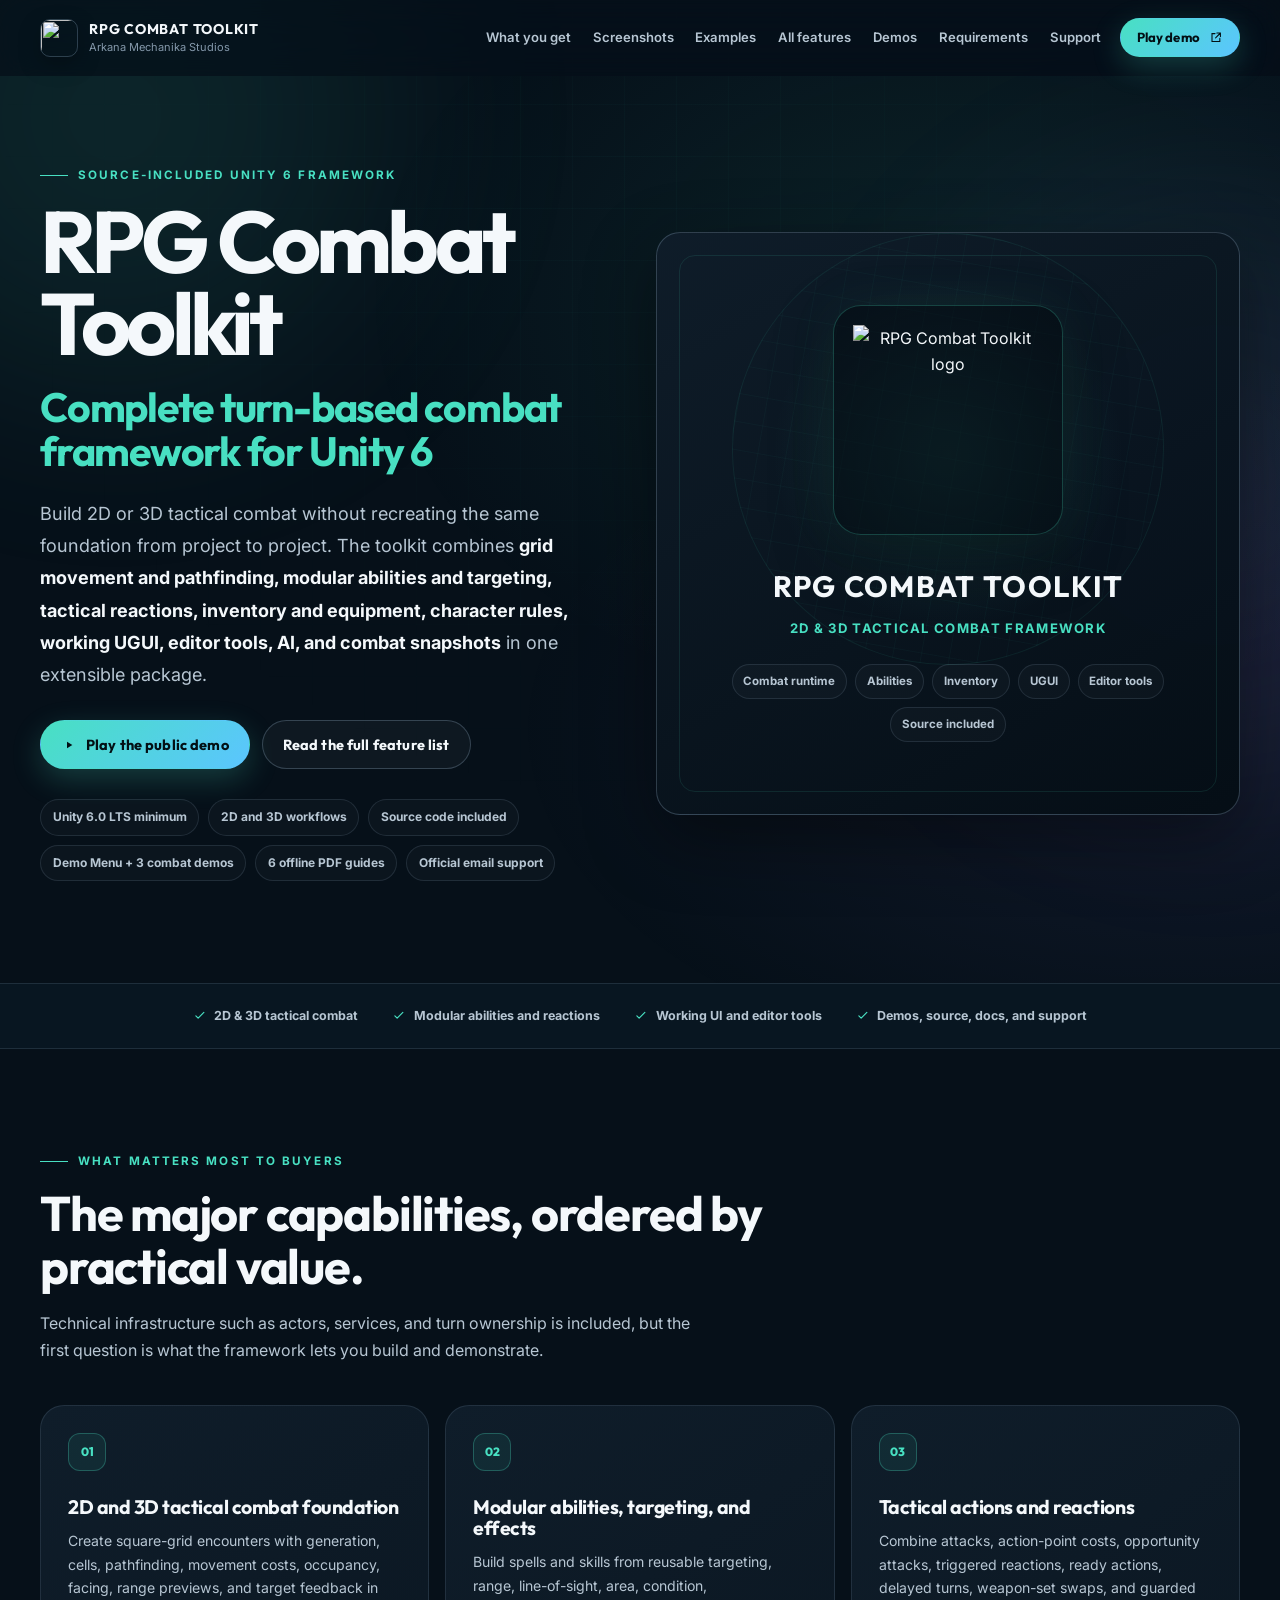
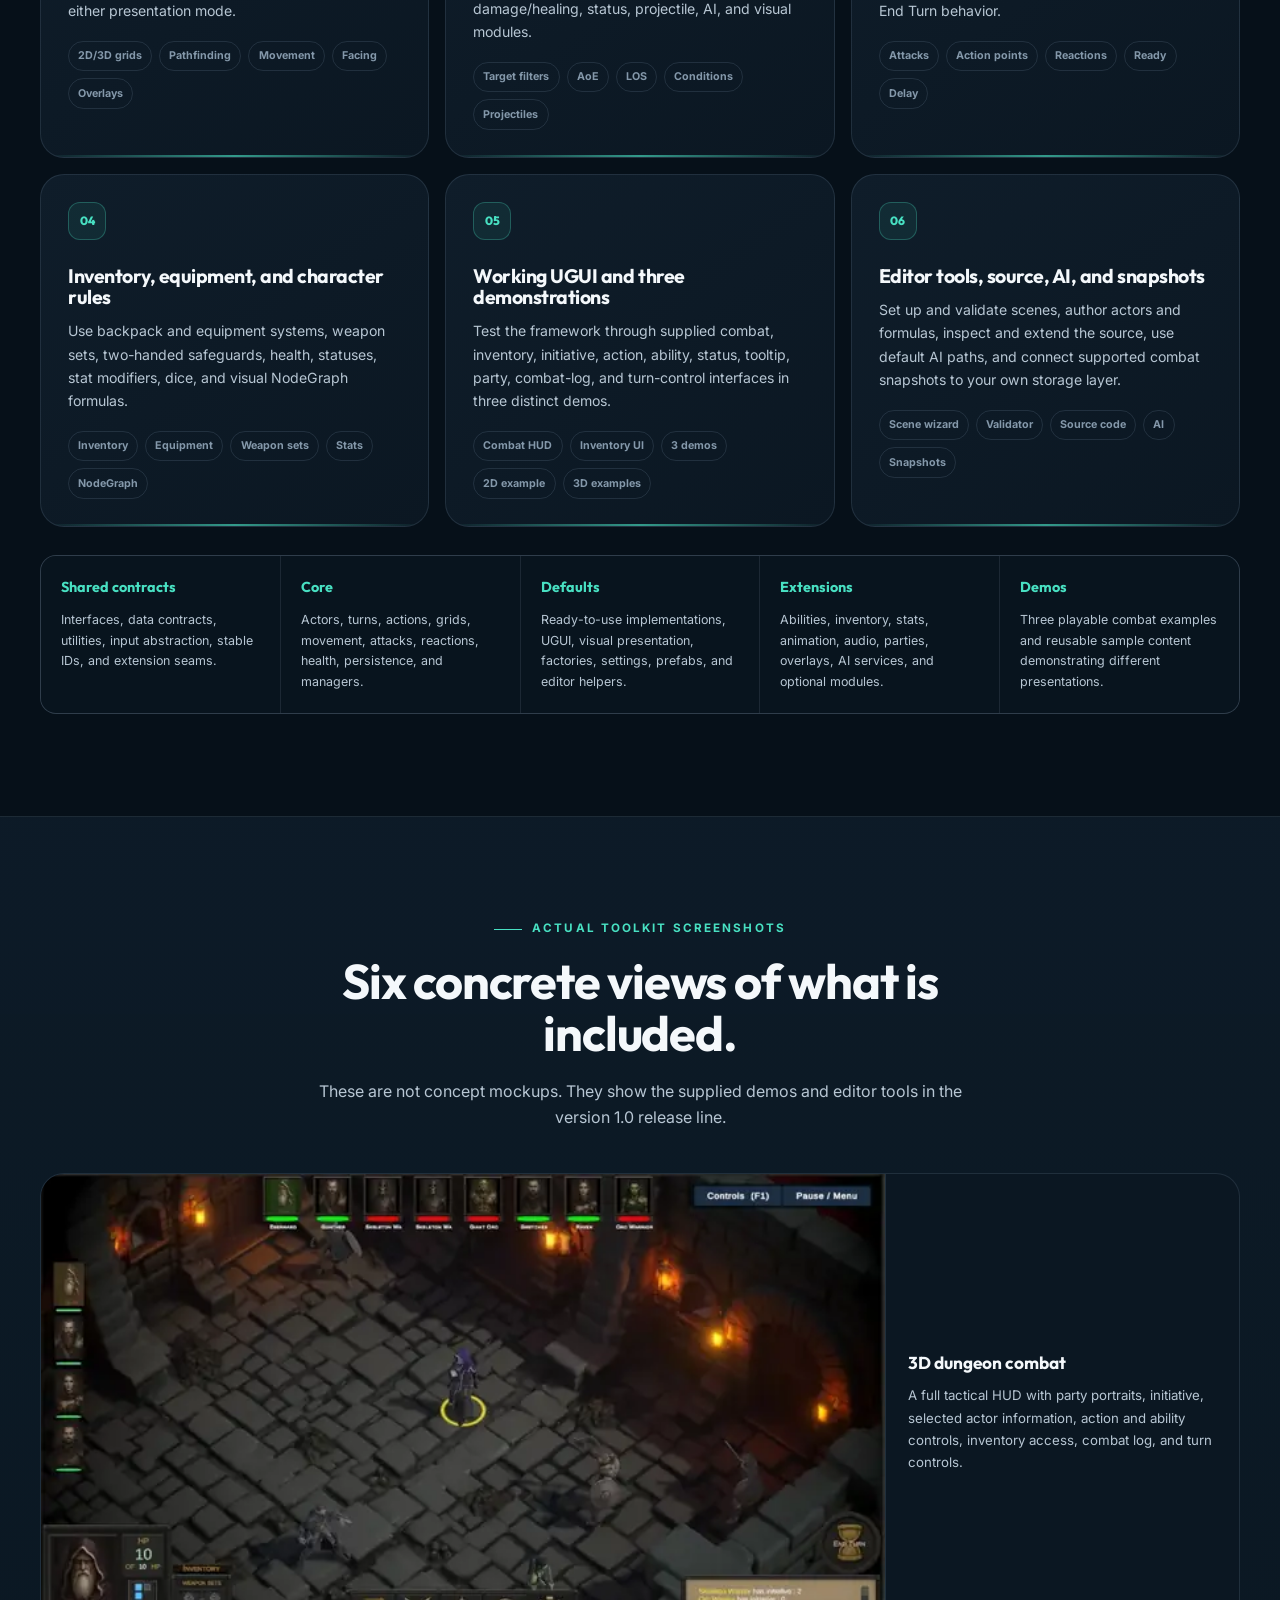
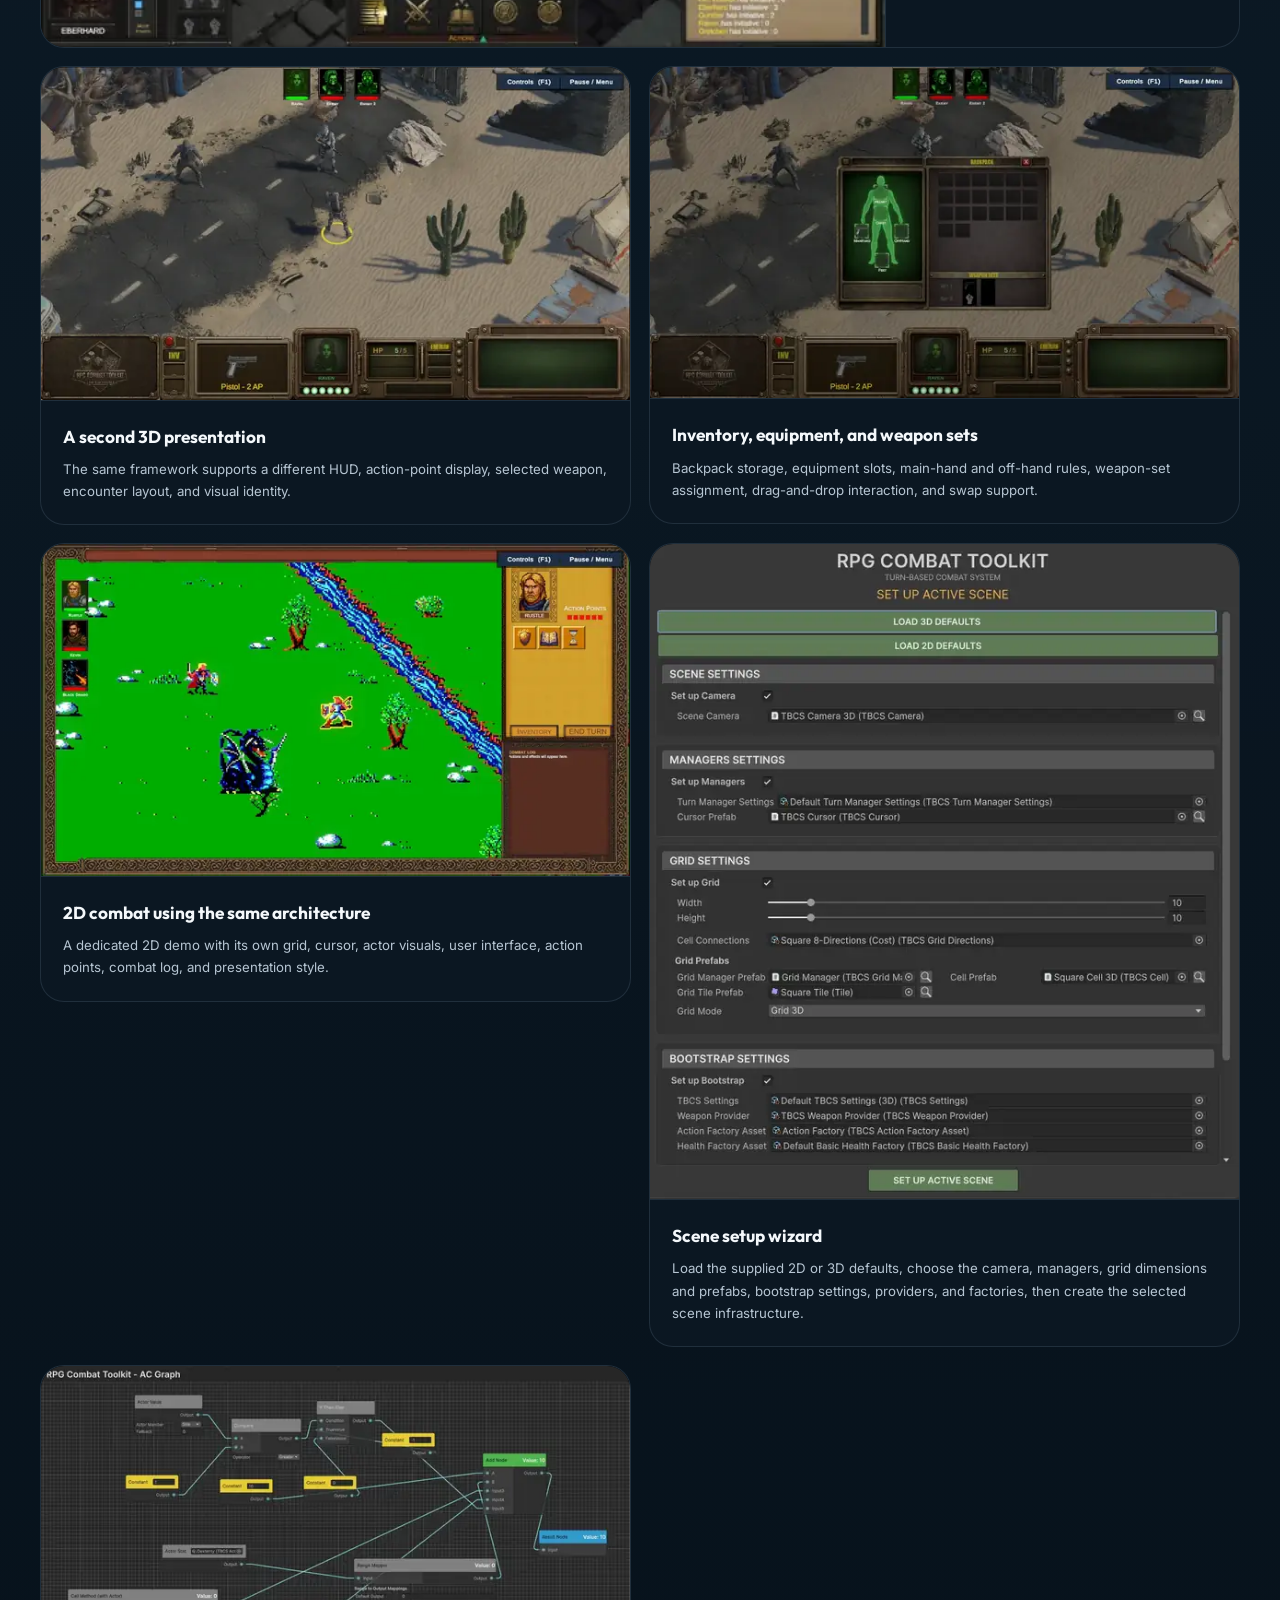
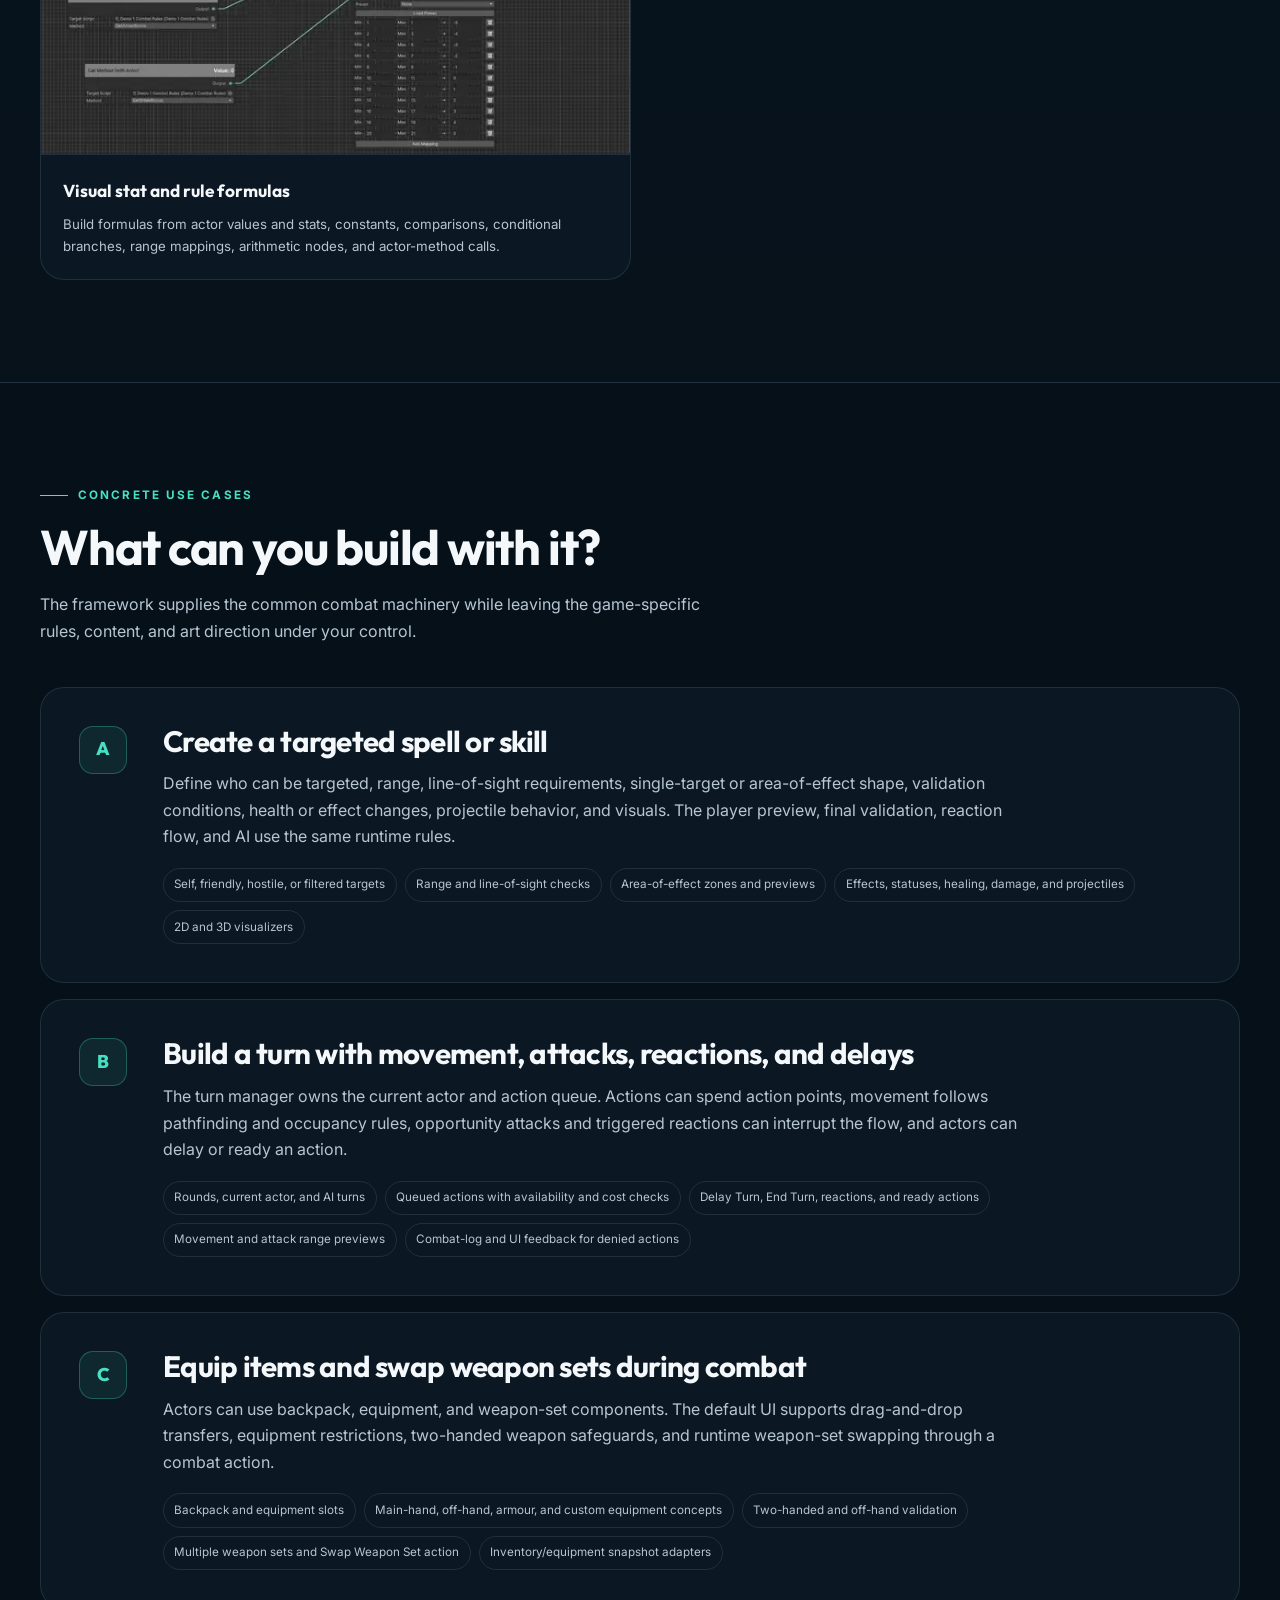
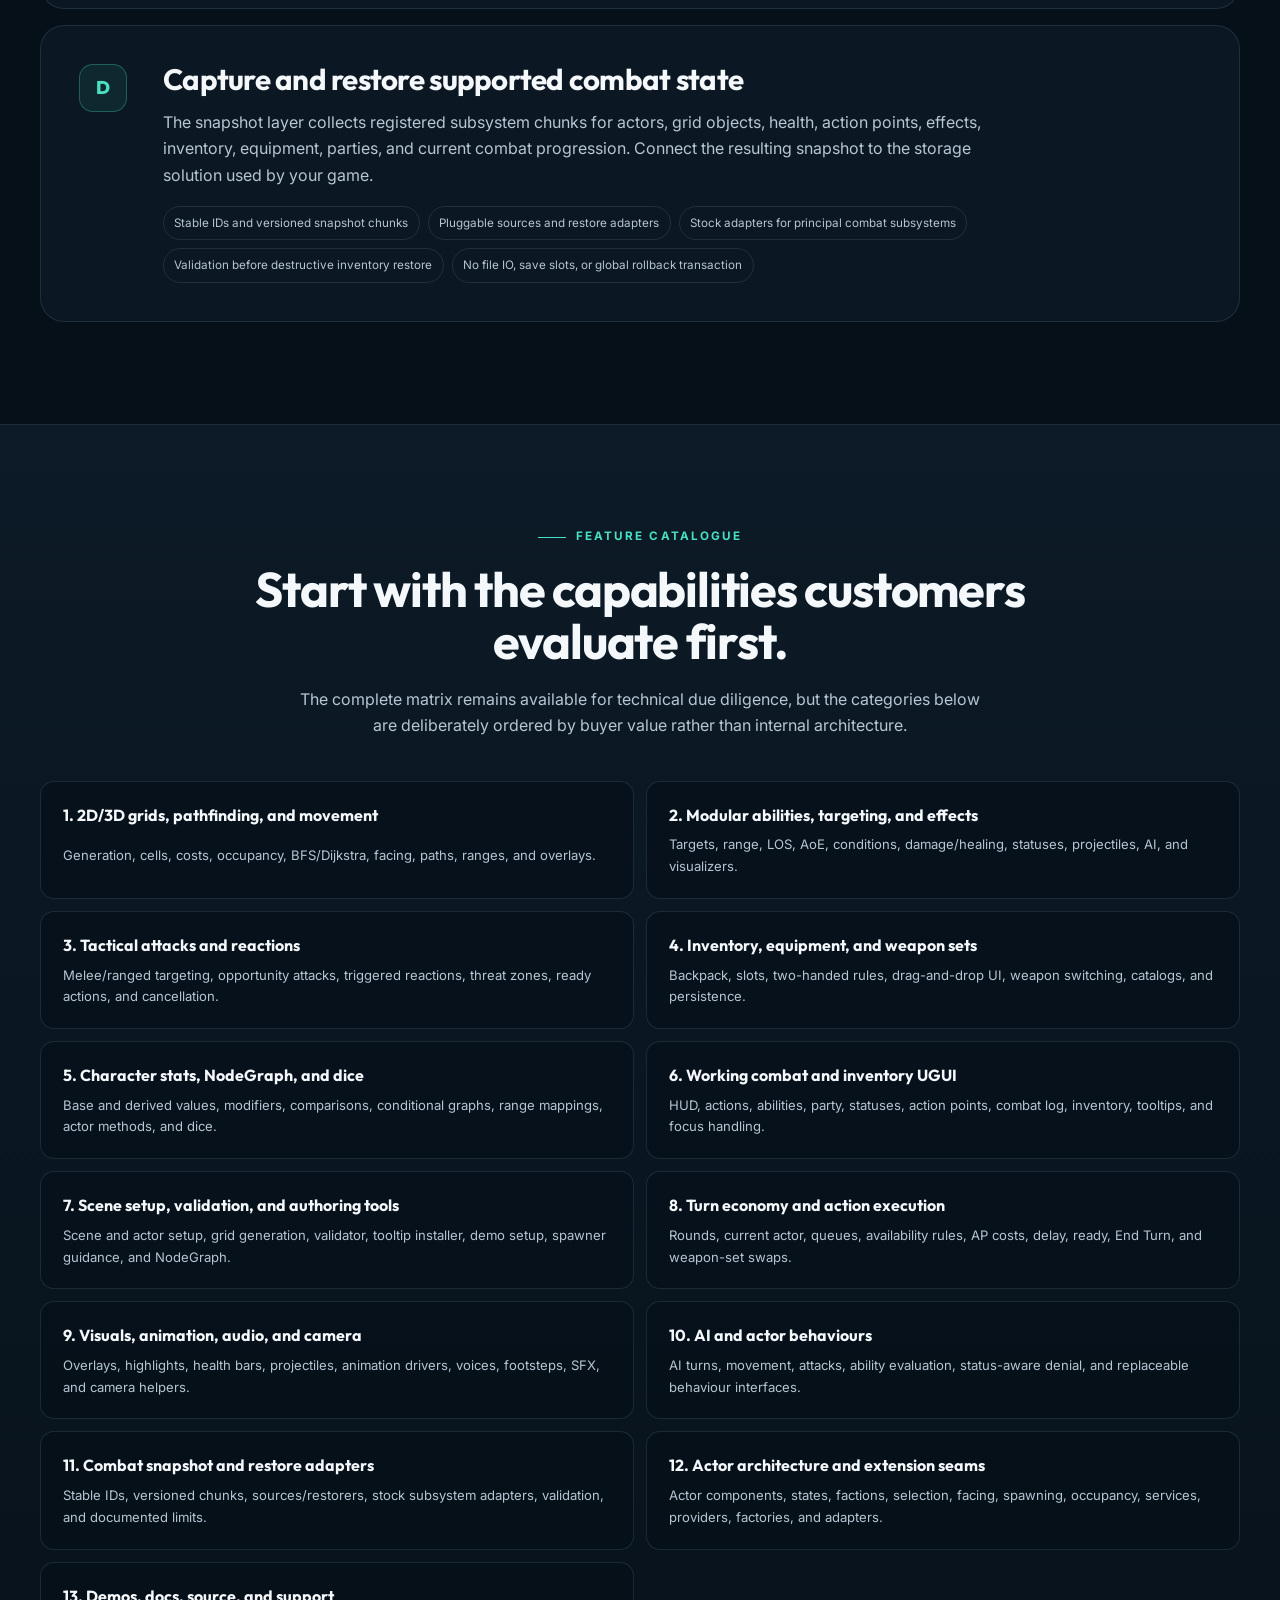
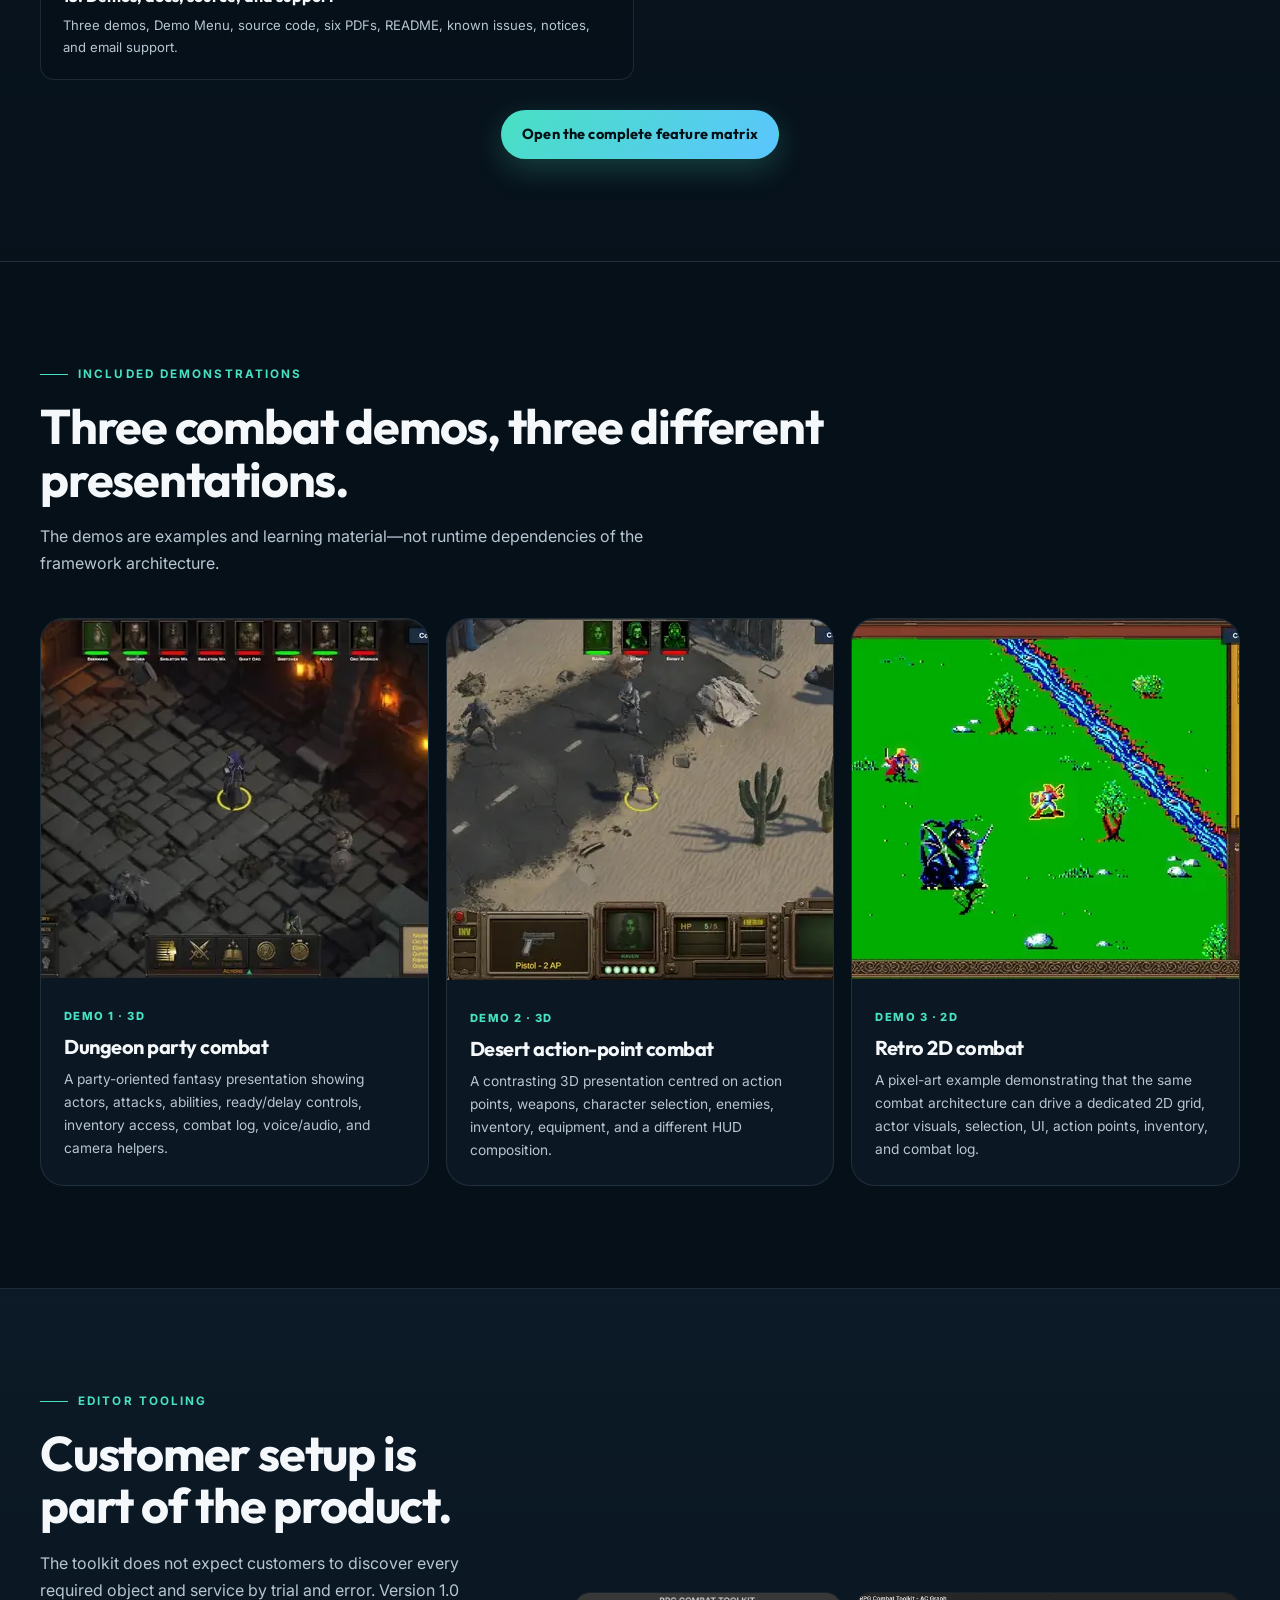
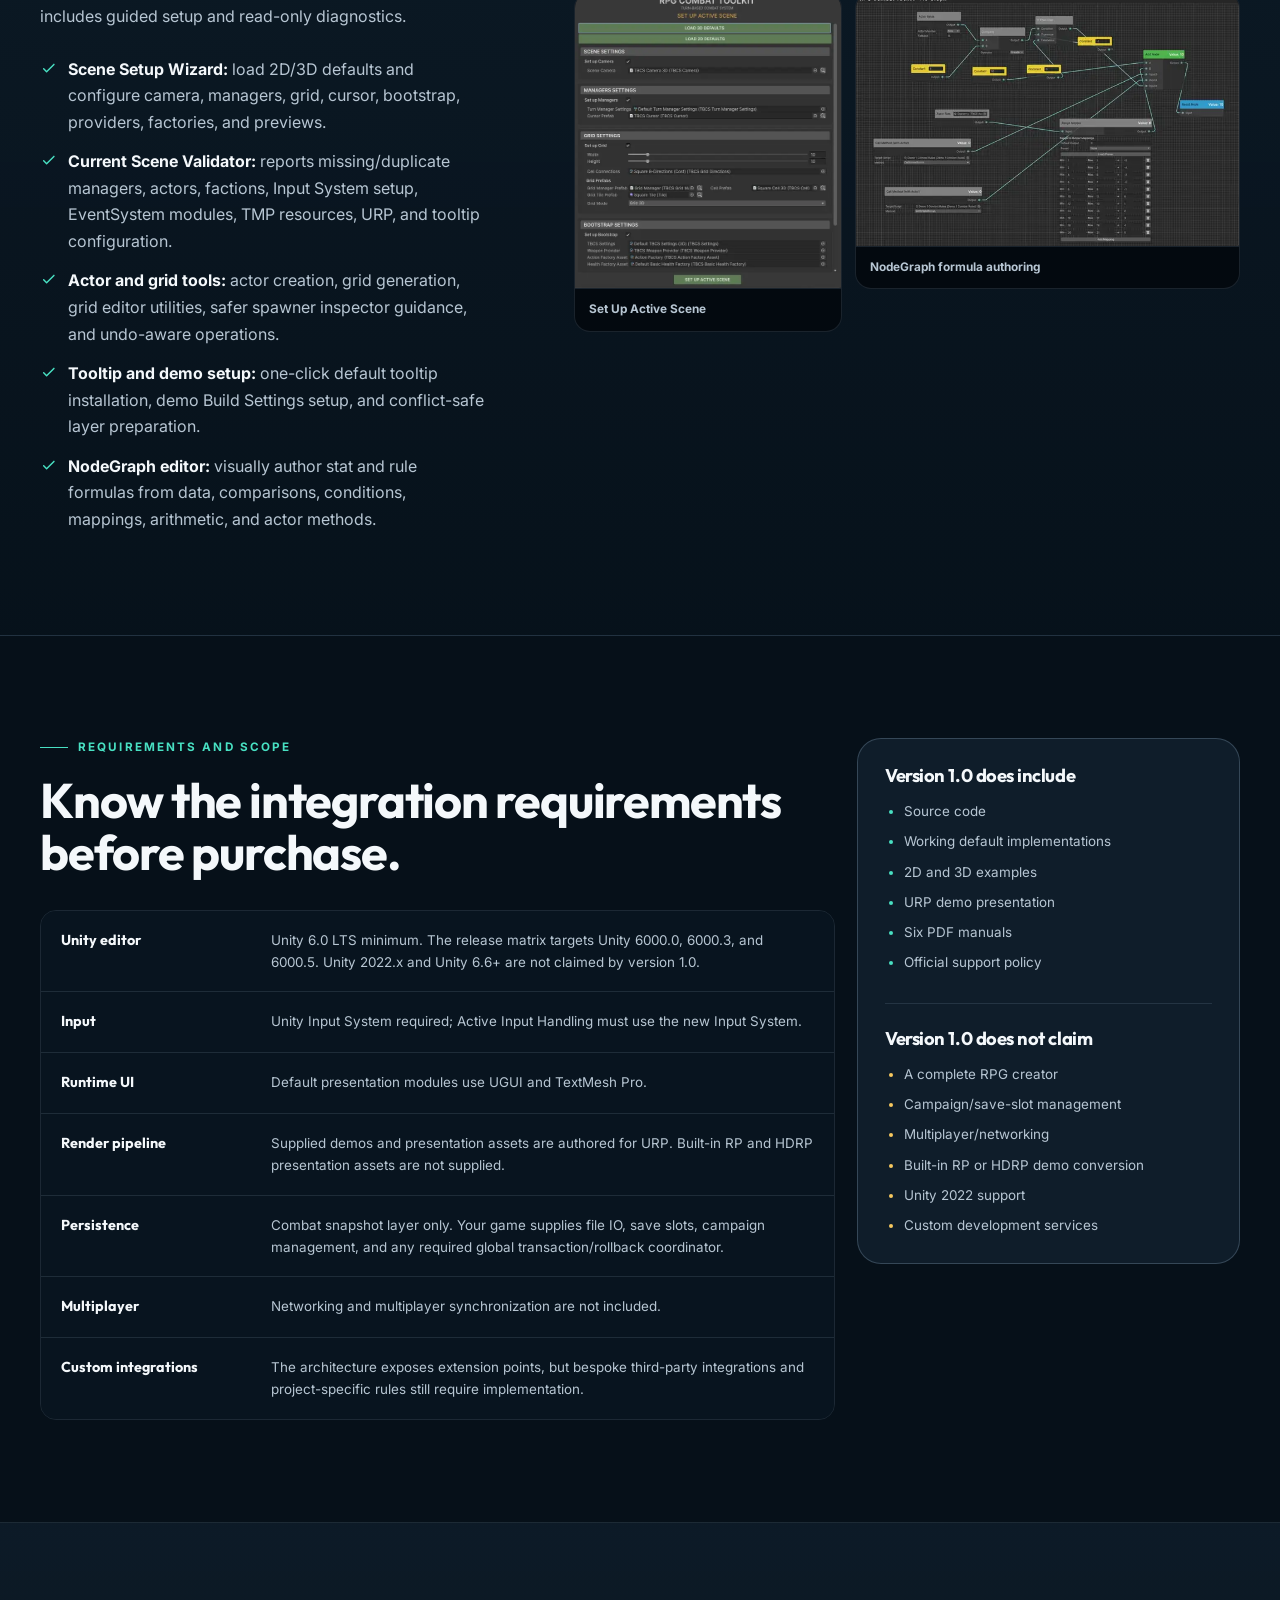
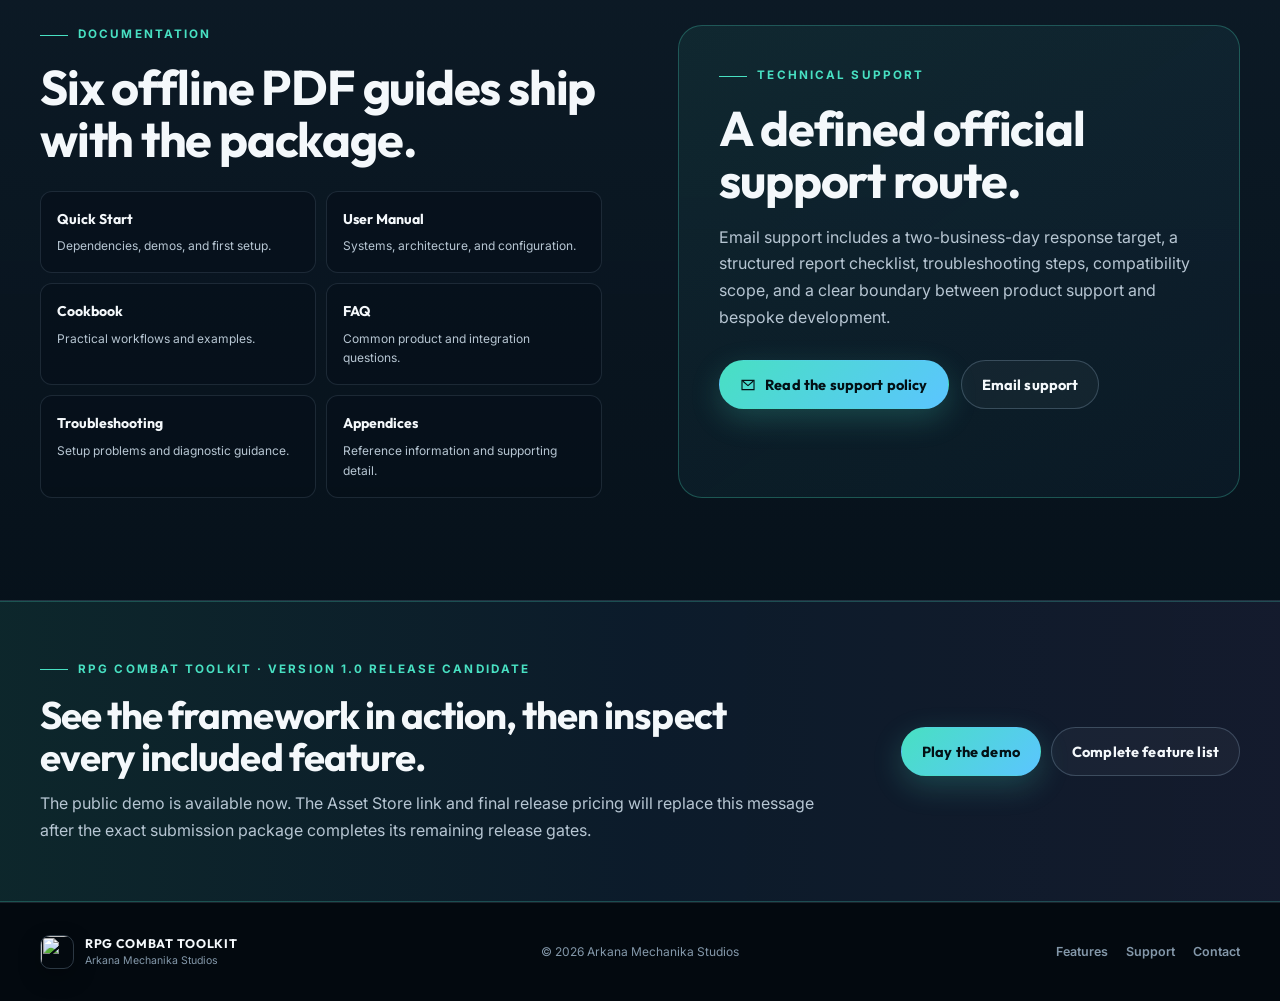
==== commit b13c539f: "Restore product identity and prioritize buyer-facing capabilities" ====
--- a/index.html
+++ b/index.html
@@ -4,7 +4,7 @@
   <meta charset="utf-8">
   <meta name="viewport" content="width=device-width, initial-scale=1">
   <title>RPG Combat Toolkit — Complete Turn-Based Combat Framework for Unity 6</title>
-  <meta name="description" content="RPG Combat Toolkit is a source-included Unity 6 framework for 2D and 3D grid combat: turns, actions, movement, attacks, abilities, reactions, effects, inventory, stats, persistence, UI, AI, editor tools, demos, and documentation.">
+  <meta name="description" content="RPG Combat Toolkit is a source-included Unity 6 framework for 2D and 3D tactical combat: grids, movement, abilities, targeting, reactions, inventory, stats, UI, AI, persistence, editor tools, demos, and documentation.">
   <meta name="theme-color" content="#061019">
   <meta name="robots" content="index,follow,max-image-preview:large">
   <link rel="canonical" href="https://arkana-mechanika-studios.github.io/">
@@ -13,19 +13,20 @@
   <link rel="preconnect" href="https://fonts.googleapis.com">
   <link rel="preconnect" href="https://fonts.gstatic.com" crossorigin>
   <link href="https://fonts.googleapis.com/css2?family=Inter:wght@400;500;600;700&family=Outfit:wght@500;600;700&display=swap" rel="stylesheet">
-  <link rel="preload" as="image" href="/assets/showcase/demo-dungeon-combat.webp" type="image/webp">
+  <link rel="preload" as="image" href="/assets/logo.png" type="image/png">
   <link rel="stylesheet" href="/style.css">
+  <link rel="stylesheet" href="/product-priority.css">
 
   <meta property="og:type" content="website">
   <meta property="og:site_name" content="Arkana Mechanika Studios">
   <meta property="og:url" content="https://arkana-mechanika-studios.github.io/">
   <meta property="og:title" content="RPG Combat Toolkit — Complete Turn-Based Combat Framework for Unity 6">
-  <meta property="og:description" content="Build 2D or 3D tactical combat with source-included runtime systems, default UI, editor tools, three demos, six PDF guides, and official support.">
+  <meta property="og:description" content="Build 2D or 3D tactical combat with modular abilities, reactions, inventory, stats, default UI, editor tools, three demos, six PDF guides, and official support.">
   <meta property="og:image" content="https://arkana-mechanika-studios.github.io/assets/showcase/demo-dungeon-combat.webp">
   <meta property="og:image:alt" content="RPG Combat Toolkit 3D dungeon combat demonstration">
   <meta name="twitter:card" content="summary_large_image">
   <meta name="twitter:title" content="RPG Combat Toolkit for Unity 6">
-  <meta name="twitter:description" content="Turns, grids, movement, attacks, abilities, reactions, inventory, stats, persistence, UI, AI, editor tools, and demos.">
+  <meta name="twitter:description" content="2D/3D tactical combat, modular abilities, reactions, inventory, stats, UI, AI, persistence, editor tools, and demos.">
   <meta name="twitter:image" content="https://arkana-mechanika-studios.github.io/assets/showcase/demo-dungeon-combat.webp">
 
   <script type="application/ld+json">
@@ -37,9 +38,9 @@
     "softwareVersion": "1.0.0",
     "applicationCategory": "DeveloperApplication",
     "operatingSystem": "Unity Editor",
-    "description": "A source-included modular turn-based combat framework for Unity 6 with 2D and 3D grids, actions, attacks, abilities, reactions, effects, inventory, stats, persistence adapters, AI, default UGUI, editor tools, demonstrations, and documentation.",
+    "description": "A source-included modular turn-based combat framework for Unity 6 with 2D and 3D grids, movement, targeting, abilities, reactions, inventory, stats, persistence adapters, AI, default UGUI, editor tools, demonstrations, and documentation.",
     "softwareRequirements": "Unity 6.0 LTS; Unity Input System; UGUI; TextMesh Pro; URP for supplied demos and presentation assets",
-    "image": "https://arkana-mechanika-studios.github.io/assets/showcase/demo-dungeon-combat.webp",
+    "image": "https://arkana-mechanika-studios.github.io/assets/logo.png",
     "publisher": {
       "@type": "Organization",
       "name": "Arkana Mechanika Studios",
@@ -55,9 +56,9 @@
 
   <header class="site-header" data-header>
     <nav class="nav container" aria-label="Primary navigation">
-      <a class="brand" href="/" aria-label="Arkana Mechanika Studios home">
+      <a class="brand" href="/" aria-label="RPG Combat Toolkit home">
         <img src="/assets/logo.png" alt="" width="38" height="38">
-        <span><strong>Arkana Mechanika</strong><small>RPG Combat Toolkit</small></span>
+        <span><strong>RPG Combat Toolkit</strong><small>Arkana Mechanika Studios</small></span>
       </a>
 
       <button class="nav-toggle" type="button" aria-expanded="false" aria-controls="nav-menu" data-nav-toggle>
@@ -81,10 +82,10 @@
     <section class="hero section product-hero">
       <div class="container hero-layout">
         <div class="hero-copy reveal">
-          <p class="eyebrow"><span></span> Source-included Unity 6 combat framework</p>
-          <h1>Build a tactical RPG combat system without rebuilding <em>every subsystem.</em></h1>
+          <p class="eyebrow"><span></span> Source-included Unity 6 framework</p>
+          <h1 class="product-title"><span>RPG Combat Toolkit</span><em>Complete turn-based combat framework for Unity 6</em></h1>
           <p class="hero-lede">
-            RPG Combat Toolkit provides the working combat foundation: <strong>2D and 3D grids, turn order, action points, movement, attacks, modular abilities, reactions, effects, inventory, equipment, stats, AI, combat snapshots, default UGUI, editor tools, and three playable demos.</strong>
+            Build 2D or 3D tactical combat without recreating the same foundation from project to project. The toolkit combines <strong>grid movement and pathfinding, modular abilities and targeting, tactical reactions, inventory and equipment, character rules, working UGUI, editor tools, AI, and combat snapshots</strong> in one extensible package.
           </p>
           <div class="hero-actions">
             <a class="button button--primary" href="https://arkana-mechanika-studios.itch.io/rpg-combat-toolkit-demo-1" target="_blank" rel="noopener noreferrer"><svg aria-hidden="true"><use href="/assets/icons.svg#play"></use></svg> Play the public demo</a>
@@ -100,47 +101,51 @@
           </ul>
         </div>
 
-        <figure class="hero-product-shot reveal">
-          <a href="/assets/showcase/demo-dungeon-combat.webp" target="_blank" rel="noopener" aria-label="Open the dungeon combat screenshot at full size">
-            <img src="/assets/showcase/demo-dungeon-combat.webp" alt="RPG Combat Toolkit 3D dungeon battle showing actors, initiative queue, party HUD, action buttons, combat log, and End Turn control" width="640" height="359" fetchpriority="high">
-          </a>
-          <figcaption><strong>Demo 1 — 3D dungeon combat</strong><span>Party selection, initiative queue, actions, abilities, equipment access, combat log, and turn control.</span></figcaption>
-        </figure>
+        <aside class="hero-logo-panel reveal" aria-label="RPG Combat Toolkit product identity">
+          <div class="hero-logo-wrap">
+            <img class="hero-logo" src="/assets/logo.png" alt="RPG Combat Toolkit logo" width="190" height="190" fetchpriority="high">
+          </div>
+          <p class="hero-logo-name">RPG Combat Toolkit</p>
+          <p class="hero-logo-subtitle">2D &amp; 3D tactical combat framework</p>
+          <ul class="hero-logo-points" aria-label="Principal toolkit areas">
+            <li>Combat runtime</li><li>Abilities</li><li>Inventory</li><li>UGUI</li><li>Editor tools</li><li>Source included</li>
+          </ul>
+        </aside>
       </div>
     </section>
 
     <section class="trust-strip" aria-label="Product scope summary">
       <div class="container trust-list">
-        <span><svg aria-hidden="true"><use href="/assets/icons.svg#check"></use></svg> Runtime combat framework</span>
-        <span><svg aria-hidden="true"><use href="/assets/icons.svg#check"></use></svg> Default implementations and UI</span>
-        <span><svg aria-hidden="true"><use href="/assets/icons.svg#check"></use></svg> Editor setup and validation</span>
-        <span><svg aria-hidden="true"><use href="/assets/icons.svg#check"></use></svg> Demos, documentation, and support</span>
+        <span><svg aria-hidden="true"><use href="/assets/icons.svg#check"></use></svg> 2D &amp; 3D tactical combat</span>
+        <span><svg aria-hidden="true"><use href="/assets/icons.svg#check"></use></svg> Modular abilities and reactions</span>
+        <span><svg aria-hidden="true"><use href="/assets/icons.svg#check"></use></svg> Working UI and editor tools</span>
+        <span><svg aria-hidden="true"><use href="/assets/icons.svg#check"></use></svg> Demos, source, docs, and support</span>
       </div>
     </section>
 
     <section class="section" id="included">
       <div class="container">
         <div class="section-heading reveal">
-          <p class="eyebrow"><span></span> What you are buying</p>
-          <h2>A complete combat package, not a single grid or turn manager.</h2>
-          <p>The asset is organized as a modular framework with working defaults, optional systems, customer-facing tools, examples, and documentation.</p>
-        </div>
-
-        <div class="included-grid">
-          <article class="included-card reveal"><span class="included-number">01</span><h3>Core combat runtime</h3><p>Actors, states, turns, rounds, action queues, action points, grids, movement, attacks, targeting, reactions, effects, statuses, health, combat logging, projectiles, and persistence contracts.</p></article>
-          <article class="included-card reveal"><span class="included-number">02</span><h3>Optional gameplay modules</h3><p>Modular abilities, inventory, equipment, weapon sets, parties, statistics, NodeGraph formulas, animation, audio, overlays, highlights, health bars, and ranged-path previews.</p></article>
-          <article class="included-card reveal"><span class="included-number">03</span><h3>Default runtime presentation</h3><p>UGUI panels for actors, hostiles, actions, abilities, ready actions, action points, initiative, rounds, party members, statuses, combat log, inventory, equipment, weapon sets, tooltips, banners, cursor information, and floating text.</p></article>
-          <article class="included-card reveal"><span class="included-number">04</span><h3>Editor tools</h3><p>2D/3D scene setup, actor creation, grid generation, scene validation, tooltip installation, demo setup, spawner guidance, and visual NodeGraph authoring.</p></article>
-          <article class="included-card reveal"><span class="included-number">05</span><h3>Three combat demonstrations</h3><p>A full 3D dungeon presentation, a second 3D desert presentation with action points and inventory/equipment, and a retro 2D combat example—plus the Demo Menu.</p></article>
-          <article class="included-card reveal"><span class="included-number">06</span><h3>Documentation and support</h3><p>Quick Start, User Manual, Cookbook, FAQ, Troubleshooting guide, Appendices, README, changelog, known issues, third-party notices, and an official support route.</p></article>
+          <p class="eyebrow"><span></span> What matters most to buyers</p>
+          <h2>The major capabilities, ordered by practical value.</h2>
+          <p>Technical infrastructure such as actors, services, and turn ownership is included, but the first question is what the framework lets you build and demonstrate.</p>
+        </div>
+
+        <div class="priority-grid">
+          <article class="priority-card reveal"><span class="priority-rank">01</span><h3>2D and 3D tactical combat foundation</h3><p>Create square-grid encounters with generation, cells, pathfinding, movement costs, occupancy, facing, range previews, and target feedback in either presentation mode.</p><ul><li>2D/3D grids</li><li>Pathfinding</li><li>Movement</li><li>Facing</li><li>Overlays</li></ul></article>
+          <article class="priority-card reveal"><span class="priority-rank">02</span><h3>Modular abilities, targeting, and effects</h3><p>Build spells and skills from reusable targeting, range, line-of-sight, area, condition, damage/healing, status, projectile, AI, and visual modules.</p><ul><li>Target filters</li><li>AoE</li><li>LOS</li><li>Conditions</li><li>Projectiles</li></ul></article>
+          <article class="priority-card reveal"><span class="priority-rank">03</span><h3>Tactical actions and reactions</h3><p>Combine attacks, action-point costs, opportunity attacks, triggered reactions, ready actions, delayed turns, weapon-set swaps, and guarded End Turn behavior.</p><ul><li>Attacks</li><li>Action points</li><li>Reactions</li><li>Ready</li><li>Delay</li></ul></article>
+          <article class="priority-card reveal"><span class="priority-rank">04</span><h3>Inventory, equipment, and character rules</h3><p>Use backpack and equipment systems, weapon sets, two-handed safeguards, health, statuses, stat modifiers, dice, and visual NodeGraph formulas.</p><ul><li>Inventory</li><li>Equipment</li><li>Weapon sets</li><li>Stats</li><li>NodeGraph</li></ul></article>
+          <article class="priority-card reveal"><span class="priority-rank">05</span><h3>Working UGUI and three demonstrations</h3><p>Test the framework through supplied combat, inventory, initiative, action, ability, status, tooltip, party, combat-log, and turn-control interfaces in three distinct demos.</p><ul><li>Combat HUD</li><li>Inventory UI</li><li>3 demos</li><li>2D example</li><li>3D examples</li></ul></article>
+          <article class="priority-card reveal"><span class="priority-rank">06</span><h3>Editor tools, source, AI, and snapshots</h3><p>Set up and validate scenes, author actors and formulas, inspect and extend the source, use default AI paths, and connect supported combat snapshots to your own storage layer.</p><ul><li>Scene wizard</li><li>Validator</li><li>Source code</li><li>AI</li><li>Snapshots</li></ul></article>
         </div>
 
         <div class="package-structure reveal">
           <div><strong>Shared contracts</strong><span>Interfaces, data contracts, utilities, input abstraction, stable IDs, and extension seams.</span></div>
-          <div><strong>Core</strong><span>The combat runtime: actors, turns, actions, grids, movement, attacks, reactions, health, persistence, and managers.</span></div>
-          <div><strong>Defaults</strong><span>Ready-to-use implementations, UI, visual presentation, factories, settings, prefabs, and editor helpers.</span></div>
-          <div><strong>Extensions</strong><span>Abilities, inventory, stats, animation, audio, parties, overlays, and other optional modules.</span></div>
-          <div><strong>Demos</strong><span>Three playable combat examples and reusable sample content that demonstrate different presentations.</span></div>
+          <div><strong>Core</strong><span>Actors, turns, actions, grids, movement, attacks, reactions, health, persistence, and managers.</span></div>
+          <div><strong>Defaults</strong><span>Ready-to-use implementations, UGUI, visual presentation, factories, settings, prefabs, and editor helpers.</span></div>
+          <div><strong>Extensions</strong><span>Abilities, inventory, stats, animation, audio, parties, overlays, AI services, and optional modules.</span></div>
+          <div><strong>Demos</strong><span>Three playable combat examples and reusable sample content demonstrating different presentations.</span></div>
         </div>
       </div>
     </section>
@@ -174,9 +179,9 @@
 
         <div class="example-list">
           <article class="example-row reveal"><div class="example-index">A</div><div><h3>Create a targeted spell or skill</h3><p>Define who can be targeted, range, line-of-sight requirements, single-target or area-of-effect shape, validation conditions, health or effect changes, projectile behavior, and visuals. The player preview, final validation, reaction flow, and AI use the same runtime rules.</p><ul><li>Self, friendly, hostile, or filtered targets</li><li>Range and line-of-sight checks</li><li>Area-of-effect zones and previews</li><li>Effects, statuses, healing, damage, and projectiles</li><li>2D and 3D visualizers</li></ul></div></article>
-          <article class="example-row reveal"><div class="example-index">B</div><div><h3>Build a turn with movement, attacks, reactions, and delays</h3><p>The turn manager owns the current actor and action queue. Actions can spend action points, movement follows pathfinding and occupancy rules, opportunity attacks and triggered reactions can interrupt the flow, and actors can delay or ready an action.</p><ul><li>Rounds, turn order, current actor, and AI turns</li><li>Queued actions with availability and cost checks</li><li>Delay Turn, End Turn, reactions, and ready actions</li><li>Movement and attack range previews</li><li>Combat-log and UI feedback for denied actions</li></ul></div></article>
+          <article class="example-row reveal"><div class="example-index">B</div><div><h3>Build a turn with movement, attacks, reactions, and delays</h3><p>The turn manager owns the current actor and action queue. Actions can spend action points, movement follows pathfinding and occupancy rules, opportunity attacks and triggered reactions can interrupt the flow, and actors can delay or ready an action.</p><ul><li>Rounds, current actor, and AI turns</li><li>Queued actions with availability and cost checks</li><li>Delay Turn, End Turn, reactions, and ready actions</li><li>Movement and attack range previews</li><li>Combat-log and UI feedback for denied actions</li></ul></div></article>
           <article class="example-row reveal"><div class="example-index">C</div><div><h3>Equip items and swap weapon sets during combat</h3><p>Actors can use backpack, equipment, and weapon-set components. The default UI supports drag-and-drop transfers, equipment restrictions, two-handed weapon safeguards, and runtime weapon-set swapping through a combat action.</p><ul><li>Backpack and equipment slots</li><li>Main-hand, off-hand, armour, and custom equipment concepts</li><li>Two-handed and off-hand validation</li><li>Multiple weapon sets and Swap Weapon Set action</li><li>Inventory/equipment snapshot adapters</li></ul></div></article>
-          <article class="example-row reveal"><div class="example-index">D</div><div><h3>Capture and restore supported combat state</h3><p>The snapshot layer collects registered subsystem chunks for turn order, actors, grid objects, health, action points, effects, inventory, equipment, and parties. Connect the resulting snapshot to the storage solution used by your game.</p><ul><li>Stable IDs and versioned snapshot chunks</li><li>Pluggable sources and restore adapters</li><li>Stock adapters for the principal combat subsystems</li><li>Validation before destructive inventory restore</li><li>Documented boundary: no file IO, save slots, or global rollback transaction</li></ul></div></article>
+          <article class="example-row reveal"><div class="example-index">D</div><div><h3>Capture and restore supported combat state</h3><p>The snapshot layer collects registered subsystem chunks for actors, grid objects, health, action points, effects, inventory, equipment, parties, and current combat progression. Connect the resulting snapshot to the storage solution used by your game.</p><ul><li>Stable IDs and versioned snapshot chunks</li><li>Pluggable sources and restore adapters</li><li>Stock adapters for principal combat subsystems</li><li>Validation before destructive inventory restore</li><li>No file IO, save slots, or global rollback transaction</li></ul></div></article>
         </div>
       </div>
     </section>
@@ -185,25 +190,24 @@
       <div class="container">
         <div class="section-heading section-heading--center reveal">
           <p class="eyebrow"><span></span> Feature catalogue</p>
-          <h2>The principal systems included in version 1.0.</h2>
-          <p>Open the full feature matrix for a detailed, category-by-category description of the runtime, UI, editor tools, persistence scope, demos, requirements, and limitations.</p>
+          <h2>Start with the capabilities customers evaluate first.</h2>
+          <p>The complete matrix remains available for technical due diligence, but the categories below are deliberately ordered by buyer value rather than internal architecture.</p>
         </div>
 
         <div class="feature-category-grid">
-          <a href="/features/#actors"><strong>Actors and factions</strong><span>Actor components, selection, states, facing, death, spawning, factions, and grid occupancy.</span></a>
-          <a href="/features/#turns"><strong>Turns, actions, and action points</strong><span>Rounds, turn order, queues, costs, availability rules, delay, ready, end turn, and weapon-set swap.</span></a>
-          <a href="/features/#grids"><strong>Grids, pathfinding, and movement</strong><span>2D/3D square grids, generation, cells, costs, occupancy, BFS/Dijkstra, facing, and previews.</span></a>
-          <a href="/features/#attacks"><strong>Attacks, projectiles, and reactions</strong><span>Melee/ranged targeting, projectiles, opportunity attacks, triggered reactions, and threat zones.</span></a>
-          <a href="/features/#abilities"><strong>Modular abilities</strong><span>Target filters, range, LOS, AoE, conditions, effects, AI evaluation, projectiles, and visualizers.</span></a>
-          <a href="/features/#effects"><strong>Effects, statuses, health, and AP</strong><span>Timed effects, status restrictions, health implementations, modifiers, and action-point presentation.</span></a>
-          <a href="/features/#inventory"><strong>Inventory and equipment</strong><span>Backpack, equipment, weapon sets, item catalogs, drag-and-drop UI, validation, and persistence.</span></a>
-          <a href="/features/#stats"><strong>Stats, NodeGraph, and dice</strong><span>Actor stats, derived formulas, graph nodes, actor-method calls, modifiers, comparisons, and dice.</span></a>
-          <a href="/features/#ai"><strong>AI and actor behaviours</strong><span>AI turns, movement, attacks, ability evaluation, actor behaviours, and optional reaction queues.</span></a>
-          <a href="/features/#ui"><strong>Default UGUI presentation</strong><span>Combat HUD, initiative, party, actions, abilities, tooltips, log, inventory, equipment, and focus handling.</span></a>
-          <a href="/features/#presentation"><strong>Visuals, animation, audio, and camera</strong><span>Overlays, path previews, highlights, health bars, animation drivers, voices, footsteps, SFX, and camera helpers.</span></a>
-          <a href="/features/#persistence"><strong>Combat persistence</strong><span>Snapshot facade, versioned chunks, stable IDs, adapters, catalogs, and clearly documented limits.</span></a>
-          <a href="/features/#editor"><strong>Editor workflow</strong><span>Scene and actor setup, grid tools, validation, tooltip installation, demo setup, spawner guidance, and NodeGraph.</span></a>
-          <a href="/features/#package"><strong>Demos, docs, source, and support</strong><span>Three demos, Demo Menu, source code, six PDFs, README, known issues, notices, and email support.</span></a>
+          <a href="/features/#grids"><strong>1. 2D/3D grids, pathfinding, and movement</strong><span>Generation, cells, costs, occupancy, BFS/Dijkstra, facing, paths, ranges, and overlays.</span></a>
+          <a href="/features/#abilities"><strong>2. Modular abilities, targeting, and effects</strong><span>Targets, range, LOS, AoE, conditions, damage/healing, statuses, projectiles, AI, and visualizers.</span></a>
+          <a href="/features/#attacks"><strong>3. Tactical attacks and reactions</strong><span>Melee/ranged targeting, opportunity attacks, triggered reactions, threat zones, ready actions, and cancellation.</span></a>
+          <a href="/features/#inventory"><strong>4. Inventory, equipment, and weapon sets</strong><span>Backpack, slots, two-handed rules, drag-and-drop UI, weapon switching, catalogs, and persistence.</span></a>
+          <a href="/features/#stats"><strong>5. Character stats, NodeGraph, and dice</strong><span>Base and derived values, modifiers, comparisons, conditional graphs, range mappings, actor methods, and dice.</span></a>
+          <a href="/features/#ui"><strong>6. Working combat and inventory UGUI</strong><span>HUD, actions, abilities, party, statuses, action points, combat log, inventory, tooltips, and focus handling.</span></a>
+          <a href="/features/#editor"><strong>7. Scene setup, validation, and authoring tools</strong><span>Scene and actor setup, grid generation, validator, tooltip installer, demo setup, spawner guidance, and NodeGraph.</span></a>
+          <a href="/features/#turns"><strong>8. Turn economy and action execution</strong><span>Rounds, current actor, queues, availability rules, AP costs, delay, ready, End Turn, and weapon-set swaps.</span></a>
+          <a href="/features/#presentation"><strong>9. Visuals, animation, audio, and camera</strong><span>Overlays, highlights, health bars, projectiles, animation drivers, voices, footsteps, SFX, and camera helpers.</span></a>
+          <a href="/features/#ai"><strong>10. AI and actor behaviours</strong><span>AI turns, movement, attacks, ability evaluation, status-aware denial, and replaceable behaviour interfaces.</span></a>
+          <a href="/features/#persistence"><strong>11. Combat snapshot and restore adapters</strong><span>Stable IDs, versioned chunks, sources/restorers, stock subsystem adapters, validation, and documented limits.</span></a>
+          <a href="/features/#actors"><strong>12. Actor architecture and extension seams</strong><span>Actor components, states, factions, selection, facing, spawning, occupancy, services, providers, factories, and adapters.</span></a>
+          <a href="/features/#package"><strong>13. Demos, docs, source, and support</strong><span>Three demos, Demo Menu, source code, six PDFs, README, known issues, notices, and email support.</span></a>
         </div>
 
         <div class="center-action reveal"><a class="button button--primary" href="/features/">Open the complete feature matrix</a></div>
@@ -219,7 +223,7 @@
         </div>
 
         <div class="demo-grid">
-          <article class="demo-card reveal"><img src="/assets/showcase/demo-dungeon-combat.webp" alt="Dungeon combat demonstration" loading="lazy" width="640" height="359"><div><span>Demo 1 · 3D</span><h3>Dungeon party combat</h3><p>A party-oriented fantasy presentation showing initiative, actors, attacks, abilities, ready/delay controls, inventory access, combat log, voice/audio, and camera helpers.</p></div></article>
+          <article class="demo-card reveal"><img src="/assets/showcase/demo-dungeon-combat.webp" alt="Dungeon combat demonstration" loading="lazy" width="640" height="359"><div><span>Demo 1 · 3D</span><h3>Dungeon party combat</h3><p>A party-oriented fantasy presentation showing actors, attacks, abilities, ready/delay controls, inventory access, combat log, voice/audio, and camera helpers.</p></div></article>
           <article class="demo-card reveal"><img src="/assets/showcase/demo-desert-combat.webp" alt="Desert combat demonstration" loading="lazy" width="640" height="361"><div><span>Demo 2 · 3D</span><h3>Desert action-point combat</h3><p>A contrasting 3D presentation centred on action points, weapons, character selection, enemies, inventory, equipment, and a different HUD composition.</p></div></article>
           <article class="demo-card reveal"><img src="/assets/showcase/demo-2d-combat.webp" alt="Retro two-dimensional combat demonstration" loading="lazy" width="640" height="360"><div><span>Demo 3 · 2D</span><h3>Retro 2D combat</h3><p>A pixel-art example demonstrating that the same combat architecture can drive a dedicated 2D grid, actor visuals, selection, UI, action points, inventory, and combat log.</p></div></article>
         </div>
@@ -281,7 +285,7 @@
 
     <section class="release-cta">
       <div class="container release-layout reveal">
-        <div><p class="eyebrow"><span></span> Version 1.0 release candidate</p><h2>See the framework in action, then inspect every included feature.</h2><p>The public demo is available now. The Asset Store link and final release pricing will replace this message after the exact submission package completes its remaining release gates.</p></div>
+        <div><p class="eyebrow"><span></span> RPG Combat Toolkit · Version 1.0 release candidate</p><h2>See the framework in action, then inspect every included feature.</h2><p>The public demo is available now. The Asset Store link and final release pricing will replace this message after the exact submission package completes its remaining release gates.</p></div>
         <div class="release-actions"><a class="button button--primary" href="https://arkana-mechanika-studios.itch.io/rpg-combat-toolkit-demo-1" target="_blank" rel="noopener noreferrer">Play the demo</a><a class="button button--secondary" href="/features/">Complete feature list</a></div>
       </div>
     </section>
@@ -289,7 +293,7 @@
 
   <footer class="site-footer">
     <div class="container footer-layout">
-      <a class="brand brand--footer" href="/"><img src="/assets/logo.png" alt="" width="34" height="34"><span><strong>Arkana Mechanika Studios</strong><small>RPG Combat Toolkit</small></span></a>
+      <a class="brand brand--footer" href="/"><img src="/assets/logo.png" alt="" width="34" height="34"><span><strong>RPG Combat Toolkit</strong><small>Arkana Mechanika Studios</small></span></a>
       <p>© <span data-year></span> Arkana Mechanika Studios</p>
       <nav aria-label="Footer navigation"><a href="/features/">Features</a><a href="/support/">Support</a><a href="mailto:arkana.mechanika.studios@gmail.com">Contact</a></nav>
     </div>
--- a/style.css
+++ b/style.css
@@ -4,11 +4,11 @@
   --surface: #0b1722;
   --surface-2: #0f1d2a;
   --surface-3: #132433;
-  --line: rgba(151, 181, 205, 0.14);
-  --line-strong: rgba(151, 181, 205, 0.26);
+  --line: rgba(151, 181, 205, 0.15);
+  --line-strong: rgba(151, 181, 205, 0.28);
   --text: #f4f8fb;
-  --text-soft: #b5c4d2;
-  --text-muted: #8295a8;
+  --text-soft: #b7c6d3;
+  --text-muted: #8498aa;
   --teal: #48e0c2;
   --teal-dark: #19bfa4;
   --blue: #56a8ff;
@@ -19,19 +19,20 @@
   --radius-sm: 10px;
   --radius: 16px;
   --radius-lg: 24px;
-  --container: 1180px;
+  --container: 1200px;
   --header-height: 76px;
 }
 
 * { box-sizing: border-box; }
 html { scroll-behavior: smooth; scroll-padding-top: calc(var(--header-height) + 24px); }
-body { margin: 0; min-width: 320px; background: var(--bg); color: var(--text); font-family: Inter, system-ui, -apple-system, BlinkMacSystemFont, "Segoe UI", sans-serif; font-size: 16px; line-height: 1.65; -webkit-font-smoothing: antialiased; }
+body { margin: 0; min-width: 320px; overflow-x: hidden; background: var(--bg); color: var(--text); font-family: Inter, system-ui, -apple-system, BlinkMacSystemFont, "Segoe UI", sans-serif; font-size: 16px; line-height: 1.66; -webkit-font-smoothing: antialiased; }
 img { display: block; max-width: 100%; }
 a { color: inherit; text-decoration: none; }
 button, input, textarea, select { font: inherit; }
 button { color: inherit; }
 svg { width: 1.1em; height: 1.1em; fill: none; }
-::selection { background: rgba(72, 224, 194, 0.28); color: var(--text); }
+ul, ol { margin: 0; }
+::selection { background: rgba(72, 224, 194, .28); color: var(--text); }
 
 .sr-only { position: absolute; width: 1px; height: 1px; padding: 0; margin: -1px; overflow: hidden; clip: rect(0, 0, 0, 0); white-space: nowrap; border: 0; }
 .skip-link { position: fixed; z-index: 999; top: 10px; left: 10px; transform: translateY(-160%); padding: .75rem 1rem; border-radius: 8px; background: var(--amber); color: #111; font-weight: 700; transition: transform .18s ease; }
@@ -39,25 +40,25 @@
 :where(a, button, summary, [tabindex]):focus-visible { outline: 3px solid var(--amber); outline-offset: 4px; }
 
 .container { width: min(100% - 40px, var(--container)); margin-inline: auto; }
-.section { position: relative; padding: clamp(72px, 9vw, 120px) 0; }
-.section--surface { background: linear-gradient(180deg, rgba(15, 29, 42, .82), rgba(7, 18, 27, .9)); border-block: 1px solid var(--line); }
-.ambient-grid { position: fixed; inset: 0; z-index: -2; pointer-events: none; background-image: linear-gradient(rgba(72, 224, 194, .025) 1px, transparent 1px), linear-gradient(90deg, rgba(72, 224, 194, .025) 1px, transparent 1px); background-size: 52px 52px; mask-image: radial-gradient(circle at 50% 20%, #000 0, transparent 70%); }
+.section { position: relative; padding: clamp(74px, 8vw, 116px) 0; }
+.section--surface { border-block: 1px solid var(--line); background: linear-gradient(180deg, rgba(15, 29, 42, .84), rgba(7, 18, 27, .92)); }
+.ambient-grid { position: fixed; inset: 0; z-index: -2; pointer-events: none; background-image: linear-gradient(rgba(72, 224, 194, .026) 1px, transparent 1px), linear-gradient(90deg, rgba(72, 224, 194, .026) 1px, transparent 1px); background-size: 52px 52px; mask-image: radial-gradient(circle at 50% 18%, #000 0, transparent 70%); }
 body::before, body::after { content: ""; position: fixed; z-index: -3; width: 42vw; height: 42vw; border-radius: 50%; filter: blur(120px); opacity: .1; pointer-events: none; }
 body::before { top: -12vw; left: -12vw; background: var(--teal); }
 body::after { right: -16vw; top: 24vh; background: var(--purple); }
 
-.site-header { position: sticky; top: 0; z-index: 100; height: var(--header-height); border-bottom: 1px solid transparent; background: rgba(6, 16, 25, .72); backdrop-filter: blur(18px) saturate(130%); transition: border-color .2s ease, background .2s ease; }
-.site-header.is-scrolled { border-color: var(--line); background: rgba(6, 16, 25, .94); }
-.nav { height: 100%; display: flex; align-items: center; justify-content: space-between; gap: 24px; }
+.site-header { position: sticky; top: 0; z-index: 100; height: var(--header-height); border-bottom: 1px solid transparent; background: rgba(6, 16, 25, .74); backdrop-filter: blur(18px) saturate(130%); transition: border-color .2s ease, background .2s ease; }
+.site-header.is-scrolled { border-color: var(--line); background: rgba(6, 16, 25, .95); }
+.nav { height: 100%; display: flex; align-items: center; justify-content: space-between; gap: 22px; }
 .brand { display: inline-flex; align-items: center; gap: 11px; min-width: max-content; }
-.brand img { border-radius: 10px; border: 1px solid var(--line-strong); box-shadow: 0 8px 22px rgba(0,0,0,.26); }
+.brand img { border: 1px solid var(--line-strong); border-radius: 10px; box-shadow: 0 8px 22px rgba(0, 0, 0, .26); }
 .brand span { display: grid; line-height: 1.2; }
-.brand strong { font-family: Outfit, sans-serif; font-size: .9rem; letter-spacing: .06em; text-transform: uppercase; }
+.brand strong { font-family: Outfit, sans-serif; font-size: .88rem; letter-spacing: .055em; text-transform: uppercase; }
 .brand small { margin-top: 3px; color: var(--text-muted); font-size: .69rem; }
-.nav-menu { display: flex; align-items: center; justify-content: flex-end; gap: 4px; }
-.nav-menu > a:not(.button) { padding: .55rem .7rem; border-radius: 999px; color: var(--text-soft); font-size: .86rem; font-weight: 600; transition: color .18s ease, background .18s ease; }
-.nav-menu > a:not(.button):hover { color: var(--text); background: rgba(255,255,255,.05); }
-.nav-demo { margin-left: 8px; }
+.nav-menu { display: flex; align-items: center; justify-content: flex-end; gap: 2px; }
+.nav-menu > a:not(.button) { padding: .55rem .62rem; border-radius: 999px; color: var(--text-soft); font-size: .82rem; font-weight: 600; transition: color .18s ease, background .18s ease; }
+.nav-menu > a:not(.button):hover, .nav-menu > a[aria-current="page"] { color: var(--text); background: rgba(255, 255, 255, .055); }
+.nav-demo { margin-left: 7px; }
 .nav-toggle { display: none; width: 44px; height: 44px; padding: 10px; border: 1px solid var(--line); border-radius: 12px; background: var(--surface); cursor: pointer; }
 .nav-toggle span:not(.sr-only) { display: block; height: 2px; margin: 5px 0; border-radius: 2px; background: var(--text); transition: transform .2s ease, opacity .2s ease; }
 .nav-toggle[aria-expanded="true"] span:nth-of-type(1) { transform: translateY(7px) rotate(45deg); }
@@ -68,225 +69,227 @@
 .button:hover { transform: translateY(-2px); }
 .button--primary { background: linear-gradient(135deg, var(--teal), #5bc5ff); color: #031015; box-shadow: 0 10px 30px rgba(72, 224, 194, .22); }
 .button--primary:hover { box-shadow: 0 14px 38px rgba(72, 224, 194, .34); }
-.button--secondary { border-color: var(--line-strong); background: rgba(255,255,255,.035); color: var(--text); }
-.button--secondary:hover { border-color: rgba(72,224,194,.5); background: rgba(72,224,194,.07); }
+.button--secondary { border-color: var(--line-strong); background: rgba(255, 255, 255, .035); color: var(--text); }
+.button--secondary:hover { border-color: rgba(72, 224, 194, .5); background: rgba(72, 224, 194, .07); }
 .button--small { min-height: 38px; padding: .5rem 1rem; font-size: .82rem; }
 .button--block { width: 100%; }
-.text-link { display: inline-flex; align-items: center; gap: .4rem; margin-top: 1rem; color: var(--teal); font-weight: 700; }
-
-.eyebrow { display: flex; align-items: center; gap: 10px; margin: 0 0 16px; color: var(--teal); font-size: .73rem; font-weight: 700; letter-spacing: .19em; text-transform: uppercase; }
+
+.eyebrow { display: flex; align-items: center; gap: 10px; margin: 0 0 16px; color: var(--teal); font-size: .73rem; font-weight: 700; letter-spacing: .18em; text-transform: uppercase; }
 .eyebrow > span { width: 28px; height: 1px; background: currentColor; }
 h1, h2, h3 { margin: 0; font-family: Outfit, sans-serif; line-height: 1.08; letter-spacing: -.025em; }
-h1 { max-width: 760px; font-size: clamp(3rem, 6.4vw, 6.4rem); }
-h1 em { display: block; color: var(--teal); font-style: normal; }
-h2 { font-size: clamp(2.15rem, 4vw, 4rem); }
+h1 { font-size: clamp(2.85rem, 5.4vw, 5.75rem); }
+h1 em { color: var(--teal); font-style: normal; }
+h2 { font-size: clamp(2.05rem, 3.8vw, 3.8rem); }
 h3 { font-size: 1.15rem; }
 p { margin: 0; }
-.section-heading { max-width: 760px; margin-bottom: 42px; }
+.section-heading { max-width: 790px; margin-bottom: 42px; }
 .section-heading--center { margin-inline: auto; text-align: center; }
 .section-heading--center .eyebrow { justify-content: center; }
-.section-heading > p:last-child, .section-heading--center > p:last-child { max-width: 66ch; margin-top: 18px; color: var(--text-soft); }
+.section-heading > p:last-child, .section-heading--center > p:last-child { max-width: 68ch; margin-top: 18px; color: var(--text-soft); }
 .section-heading--center > p:last-child { margin-inline: auto; }
-
-.hero { min-height: calc(100svh - var(--header-height)); display: grid; align-items: center; padding-top: clamp(56px, 7vw, 96px); overflow: hidden; }
-.hero::after { content: ""; position: absolute; inset: 0; z-index: -1; background: radial-gradient(ellipse at 72% 30%, rgba(72,224,194,.09), transparent 45%), radial-gradient(ellipse at 90% 70%, rgba(165,140,255,.09), transparent 40%); }
-.hero-layout { display: grid; grid-template-columns: minmax(0, .95fr) minmax(420px, 1.05fr); gap: clamp(42px, 6vw, 86px); align-items: center; }
-.hero-lede { max-width: 650px; margin-top: 24px; color: var(--text-soft); font-size: clamp(1rem, 1.6vw, 1.14rem); line-height: 1.78; }
+.card-kicker { color: var(--teal); font-size: .7rem; font-weight: 800; letter-spacing: .15em; text-transform: uppercase; }
+
+.hero { overflow: hidden; }
+.product-hero { min-height: calc(100svh - var(--header-height)); display: grid; align-items: center; padding-top: clamp(54px, 7vw, 90px); }
+.product-hero::after { content: ""; position: absolute; inset: 0; z-index: -1; background: radial-gradient(ellipse at 75% 25%, rgba(72, 224, 194, .09), transparent 44%), radial-gradient(ellipse at 92% 72%, rgba(165, 140, 255, .08), transparent 40%); }
+.hero-layout { display: grid; grid-template-columns: minmax(0, .96fr) minmax(450px, 1.04fr); gap: clamp(44px, 6vw, 84px); align-items: center; }
+.hero-copy h1 { max-width: 720px; }
+.hero-lede { max-width: 720px; margin-top: 24px; color: var(--text-soft); font-size: clamp(1rem, 1.45vw, 1.13rem); line-height: 1.78; }
+.hero-lede strong { color: var(--text); }
 .hero-actions { display: flex; flex-wrap: wrap; gap: 12px; margin-top: 30px; }
-.hero-status { display: flex; flex-wrap: wrap; gap: 8px 18px; align-items: center; margin-top: 30px; color: var(--text-muted); font-size: .78rem; font-weight: 600; }
+.hero-facts { list-style: none; display: flex; flex-wrap: wrap; gap: 9px; margin-top: 30px; padding: 0; }
+.hero-facts li { padding: .45rem .72rem; border: 1px solid var(--line); border-radius: 999px; background: rgba(255, 255, 255, .025); color: var(--text-soft); font-size: .75rem; font-weight: 700; }
+.hero-product-shot { overflow: hidden; margin: 0; border: 1px solid var(--line-strong); border-radius: var(--radius-lg); background: var(--surface); box-shadow: var(--shadow); }
+.hero-product-shot a { display: block; overflow: hidden; }
+.hero-product-shot img { width: 100%; aspect-ratio: 16 / 9; object-fit: cover; transition: transform .3s ease; }
+.hero-product-shot:hover img { transform: scale(1.018); }
+.hero-product-shot figcaption { display: grid; gap: 5px; padding: 18px 20px; border-top: 1px solid var(--line); }
+.hero-product-shot figcaption strong { font-family: Outfit, sans-serif; }
+.hero-product-shot figcaption span { color: var(--text-soft); font-size: .78rem; }
+.hero-status { display: flex; flex-wrap: wrap; gap: 8px 18px; align-items: center; margin-top: 28px; color: var(--text-muted); font-size: .78rem; font-weight: 600; }
 .hero-status > span:not(.status-pill)::before { content: ""; display: inline-block; width: 4px; height: 4px; margin-right: 10px; border-radius: 50%; background: var(--teal); vertical-align: middle; }
-.status-pill { padding: .38rem .75rem; border: 1px solid rgba(246,200,95,.35); border-radius: 999px; background: rgba(246,200,95,.08); color: var(--amber); }
-.hero-stage { position: relative; padding: 32px 0 36px 30px; }
-.window-frame { overflow: hidden; border: 1px solid var(--line-strong); border-radius: var(--radius-lg); background: var(--surface); box-shadow: var(--shadow); }
-.window-frame img { width: 100%; aspect-ratio: 4 / 3; object-fit: cover; }
-.window-bar { display: flex; align-items: center; gap: 7px; height: 38px; padding: 0 14px; border-bottom: 1px solid var(--line); background: #08131c; color: var(--text-muted); font-size: .68rem; letter-spacing: .08em; text-transform: uppercase; }
-.window-bar i { width: 7px; height: 7px; border-radius: 50%; background: #ff7188; }
-.window-bar i:nth-child(2) { background: var(--amber); }
-.window-bar i:nth-child(3) { background: var(--teal); }
-.window-bar span { margin-left: auto; }
-.stage-chip { position: absolute; display: inline-flex; align-items: center; gap: 8px; padding: .62rem .78rem; border: 1px solid var(--line-strong); border-radius: 12px; background: rgba(8, 20, 29, .94); color: var(--text-soft); box-shadow: 0 14px 35px rgba(0,0,0,.35); font-size: .72rem; font-weight: 700; }
-.stage-chip svg { color: var(--teal); }
-.stage-chip--top { top: 8px; left: 0; }
-.stage-chip--bottom { right: -12px; bottom: 8px; }
-
-.trust-strip { border-block: 1px solid var(--line); background: rgba(10, 25, 36, .75); }
-.trust-list { min-height: 62px; display: flex; flex-wrap: wrap; align-items: center; justify-content: center; gap: 12px 36px; color: var(--text-soft); font-size: .78rem; font-weight: 700; }
+.status-pill { padding: .38rem .75rem; border: 1px solid rgba(246, 200, 95, .35); border-radius: 999px; background: rgba(246, 200, 95, .08); color: var(--amber); }
+
+.trust-strip { border-block: 1px solid var(--line); background: rgba(10, 25, 36, .76); }
+.trust-list { min-height: 64px; display: flex; flex-wrap: wrap; align-items: center; justify-content: center; gap: 12px 34px; color: var(--text-soft); font-size: .78rem; font-weight: 700; }
 .trust-list span { display: inline-flex; align-items: center; gap: 8px; }
 .trust-list svg { color: var(--teal); }
 
-.proof-grid { display: grid; grid-template-columns: repeat(2, minmax(0, 1fr)); gap: 18px; }
-.proof-card { overflow: hidden; border: 1px solid var(--line); border-radius: var(--radius-lg); background: linear-gradient(145deg, var(--surface-2), var(--surface)); transition: transform .22s ease, border-color .22s ease, box-shadow .22s ease; }
-.proof-card:hover { transform: translateY(-4px); border-color: rgba(72,224,194,.34); box-shadow: var(--shadow); }
-.proof-card--wide { grid-column: 1 / -1; display: grid; grid-template-columns: minmax(0, 1.55fr) minmax(280px, .65fr); }
-.proof-image { position: relative; overflow: hidden; background: var(--bg-deep); }
-.proof-image img { width: 100%; height: 100%; min-height: 320px; object-fit: cover; transition: transform .35s ease; }
-.proof-image--compact img { min-height: 250px; aspect-ratio: 16 / 9; }
-.proof-card:hover .proof-image img { transform: scale(1.025); }
-.image-action { position: absolute; right: 14px; bottom: 14px; display: inline-flex; align-items: center; gap: 6px; padding: .48rem .7rem; border: 1px solid rgba(255,255,255,.18); border-radius: 999px; background: rgba(3,11,17,.78); backdrop-filter: blur(10px); color: var(--text); font-size: .7rem; font-weight: 700; }
-.proof-copy { padding: clamp(24px, 3vw, 38px); }
-.proof-copy h3 { margin-top: 8px; font-size: clamp(1.35rem, 2.5vw, 2.1rem); }
-.proof-copy p:last-child { margin-top: 14px; color: var(--text-soft); }
-.card-kicker { color: var(--teal); font-size: .7rem; font-weight: 800; letter-spacing: .15em; text-transform: uppercase; }
-
-.system-grid { display: grid; grid-template-columns: repeat(3, minmax(0, 1fr)); gap: 16px; }
-.system-card { min-height: 250px; padding: 26px; border: 1px solid var(--line); border-radius: var(--radius); background: rgba(11,23,34,.8); transition: transform .2s ease, border-color .2s ease, background .2s ease; }
-.system-card:hover { transform: translateY(-4px); border-color: rgba(72,224,194,.32); background: var(--surface-2); }
-.icon-box { width: 44px; height: 44px; display: grid; place-items: center; margin-bottom: 24px; border: 1px solid rgba(72,224,194,.24); border-radius: 13px; background: rgba(72,224,194,.08); color: var(--teal); }
-.icon-box--blue { border-color: rgba(86,168,255,.25); background: rgba(86,168,255,.08); color: var(--blue); }
-.icon-box--purple { border-color: rgba(165,140,255,.25); background: rgba(165,140,255,.08); color: var(--purple); }
-.icon-box svg { width: 22px; height: 22px; }
-.system-card h3 { font-size: 1.2rem; }
-.system-card p { margin-top: 12px; color: var(--text-soft); font-size: .9rem; }
-
-.workflow-grid { list-style: none; display: grid; grid-template-columns: repeat(3, minmax(0, 1fr)); gap: 18px; margin: 0; padding: 0; }
-.workflow-card { position: relative; padding: 22px; border: 1px solid var(--line); border-radius: var(--radius-lg); background: var(--surface); }
-.step-number { position: absolute; top: 15px; right: 18px; color: rgba(72,224,194,.45); font-family: Outfit, sans-serif; font-size: .75rem; font-weight: 800; letter-spacing: .12em; }
-.workflow-visual { height: 170px; display: grid; align-content: center; gap: 9px; margin-bottom: 24px; padding: 20px; border: 1px solid var(--line); border-radius: 14px; background: #07121a; overflow: hidden; }
-.workflow-visual--setup { grid-template-columns: 1fr 1fr; }
-.workflow-visual--setup span { padding: 10px; border: 1px solid rgba(72,224,194,.25); border-radius: 8px; color: var(--text-soft); font-size: .68rem; text-align: center; }
-.workflow-visual--setup span:last-child { grid-column: 1 / -1; background: rgba(72,224,194,.1); color: var(--teal); }
-.workflow-visual--configure { position: relative; place-items: center; }
-.workflow-visual--configure i { position: absolute; width: 110px; height: 1px; background: linear-gradient(90deg, transparent, var(--teal), transparent); transform: rotate(var(--r)); }
-.workflow-visual--configure i:nth-child(1) { --r: 20deg; }
-.workflow-visual--configure i:nth-child(2) { --r: -20deg; }
-.workflow-visual--configure i:nth-child(3) { --r: 90deg; }
-.workflow-visual--configure b { z-index: 1; padding: 11px 14px; border: 1px solid rgba(72,224,194,.3); border-radius: 9px; background: var(--surface-2); color: var(--teal); font-size: .7rem; }
-.workflow-visual--validate span { padding: 9px 11px; border: 1px solid rgba(72,224,194,.18); border-radius: 8px; background: rgba(72,224,194,.06); color: var(--teal); font-size: .7rem; }
-.workflow-card p { margin-top: 12px; color: var(--text-soft); font-size: .89rem; }
-
-.architecture-layout { display: grid; grid-template-columns: minmax(0, .8fr) minmax(420px, 1.2fr); align-items: center; gap: clamp(48px, 8vw, 110px); }
-.architecture-copy > p:nth-of-type(2) { margin-top: 18px; color: var(--text-soft); }
-.check-list { list-style: none; display: grid; gap: 12px; margin: 26px 0 0; padding: 0; }
+.included-grid { display: grid; grid-template-columns: repeat(3, minmax(0, 1fr)); gap: 16px; }
+.included-card { position: relative; min-height: 260px; padding: 27px; overflow: hidden; border: 1px solid var(--line); border-radius: var(--radius); background: linear-gradient(145deg, var(--surface-2), var(--surface)); }
+.included-number { display: inline-block; margin-bottom: 26px; color: rgba(72, 224, 194, .56); font-family: Outfit, sans-serif; font-size: .76rem; font-weight: 800; letter-spacing: .12em; }
+.included-card h3 { font-size: 1.25rem; }
+.included-card p { margin-top: 13px; color: var(--text-soft); font-size: .9rem; }
+.package-structure { display: grid; grid-template-columns: repeat(5, minmax(0, 1fr)); gap: 1px; margin-top: 28px; overflow: hidden; border: 1px solid var(--line); border-radius: var(--radius); background: var(--line); }
+.package-structure > div { min-height: 155px; padding: 20px; background: #08141e; }
+.package-structure strong, .package-structure span { display: block; }
+.package-structure strong { color: var(--teal); font-family: Outfit, sans-serif; font-size: .9rem; }
+.package-structure span { margin-top: 10px; color: var(--text-soft); font-size: .78rem; }
+
+.showcase-grid { display: grid; grid-template-columns: repeat(2, minmax(0, 1fr)); gap: 18px; align-items: start; }
+.showcase-card { overflow: hidden; margin: 0; border: 1px solid var(--line); border-radius: var(--radius-lg); background: var(--surface); transition: transform .2s ease, border-color .2s ease, box-shadow .2s ease; }
+.showcase-card:hover { transform: translateY(-4px); border-color: rgba(72, 224, 194, .35); box-shadow: var(--shadow); }
+.showcase-card--wide { grid-column: 1 / -1; display: grid; grid-template-columns: minmax(0, 1.55fr) minmax(280px, .65fr); align-items: stretch; }
+.showcase-card a { display: grid; place-items: center; min-height: 250px; overflow: hidden; background: var(--bg-deep); }
+.showcase-card img { width: 100%; height: auto; object-fit: contain; }
+.showcase-card--wide img { height: 100%; object-fit: cover; }
+.showcase-card figcaption { display: grid; gap: 7px; padding: 22px; border-top: 1px solid var(--line); }
+.showcase-card--wide figcaption { align-content: center; border-top: 0; border-left: 1px solid var(--line); }
+.showcase-card figcaption strong { font-family: Outfit, sans-serif; font-size: 1.08rem; }
+.showcase-card figcaption span { color: var(--text-soft); font-size: .83rem; }
+
+.example-list { display: grid; gap: 16px; }
+.example-row { display: grid; grid-template-columns: 62px minmax(0, 1fr); gap: 22px; padding: clamp(25px, 4vw, 38px); border: 1px solid var(--line); border-radius: var(--radius-lg); background: var(--surface); }
+.example-index { width: 48px; height: 48px; display: grid; place-items: center; border: 1px solid rgba(72, 224, 194, .3); border-radius: 14px; background: rgba(72, 224, 194, .08); color: var(--teal); font-family: Outfit, sans-serif; font-size: 1.15rem; font-weight: 800; }
+.example-row h3 { font-size: clamp(1.35rem, 2.3vw, 2rem); }
+.example-row p { max-width: 87ch; margin-top: 13px; color: var(--text-soft); }
+.example-row ul { display: flex; flex-wrap: wrap; gap: 8px; margin-top: 18px; padding: 0; list-style: none; }
+.example-row li { padding: .4rem .65rem; border: 1px solid var(--line); border-radius: 999px; color: var(--text-soft); font-size: .73rem; }
+
+.feature-category-grid { display: grid; grid-template-columns: repeat(2, minmax(0, 1fr)); gap: 12px; }
+.feature-category-grid a { display: grid; gap: 6px; padding: 20px 22px; border: 1px solid var(--line); border-radius: 14px; background: rgba(6, 16, 25, .65); transition: transform .18s ease, border-color .18s ease, background .18s ease; }
+.feature-category-grid a:hover { transform: translateY(-2px); border-color: rgba(72, 224, 194, .35); background: var(--surface-2); }
+.feature-category-grid strong { color: var(--text); font-family: Outfit, sans-serif; }
+.feature-category-grid span { color: var(--text-soft); font-size: .82rem; }
+.center-action { display: flex; justify-content: center; margin-top: 30px; }
+
+.demo-grid { display: grid; grid-template-columns: repeat(3, minmax(0, 1fr)); gap: 17px; }
+.demo-card { overflow: hidden; border: 1px solid var(--line); border-radius: var(--radius-lg); background: var(--surface); }
+.demo-card img { width: 100%; aspect-ratio: 16 / 9; object-fit: cover; }
+.demo-card > div { padding: 23px; }
+.demo-card span { color: var(--teal); font-size: .7rem; font-weight: 800; letter-spacing: .13em; text-transform: uppercase; }
+.demo-card h3 { margin-top: 8px; font-size: 1.25rem; }
+.demo-card p { margin-top: 11px; color: var(--text-soft); font-size: .86rem; }
+
+.editor-layout { display: grid; grid-template-columns: minmax(0, .8fr) minmax(480px, 1.2fr); gap: clamp(45px, 7vw, 90px); align-items: center; }
+.editor-copy > p:nth-of-type(2) { margin-top: 18px; color: var(--text-soft); }
+.check-list { display: grid; gap: 13px; margin: 26px 0 0; padding: 0; list-style: none; }
 .check-list li { display: flex; align-items: flex-start; gap: 10px; color: var(--text-soft); }
-.check-list svg { flex: 0 0 auto; margin-top: .24em; color: var(--teal); }
-.check-list--compact { gap: 10px; margin-top: 18px; font-size: .88rem; }
-.system-map { padding: 34px; border: 1px solid var(--line); border-radius: var(--radius-lg); background: radial-gradient(circle at 50% 25%, rgba(72,224,194,.08), transparent 55%), #07121a; box-shadow: var(--shadow); }
-.map-node, .map-row span { display: grid; place-items: center; min-height: 58px; padding: 12px; border: 1px solid var(--line-strong); border-radius: 12px; background: var(--surface-2); color: var(--text-soft); font-size: .78rem; font-weight: 800; text-align: center; }
-.map-node--shared { width: 55%; margin-inline: auto; border-color: rgba(72,224,194,.35); color: var(--teal); }
-.map-row { display: grid; grid-template-columns: repeat(3, 1fr); gap: 12px; }
-.map-row--bottom { grid-template-columns: repeat(2, 1fr); width: 72%; margin-inline: auto; }
-.map-lines { height: 58px; position: relative; }
-.map-lines::before { content: ""; position: absolute; top: 0; left: 50%; width: 1px; height: 25px; background: rgba(72,224,194,.45); }
-.map-lines::after { content: ""; position: absolute; top: 24px; left: 17%; right: 17%; height: 1px; background: rgba(72,224,194,.45); }
-.map-lines i { position: absolute; top: 24px; width: 1px; height: 34px; background: rgba(72,224,194,.45); }
-.map-lines i:nth-child(1) { left: 17%; }.map-lines i:nth-child(2) { left: 50%; }.map-lines i:nth-child(3) { right: 17%; }
-.map-lines--short::after { left: 25%; right: 25%; }.map-lines--short i:nth-child(1) { left: 25%; }.map-lines--short i:nth-child(2) { left: auto; right: 25%; }.map-lines--short i:nth-child(3) { display: none; }
-
-.media-layout { display: grid; grid-template-columns: minmax(0, 1.7fr) minmax(290px, .65fr); gap: 18px; align-items: stretch; }
-.video-feature, .media-panel { border: 1px solid var(--line); border-radius: var(--radius-lg); background: var(--surface); overflow: hidden; }
-.video-lite { position: relative; display: block; width: 100%; aspect-ratio: 16 / 9; padding: 0; border: 0; background: #02070b; cursor: pointer; overflow: hidden; }
-.video-lite img { width: 100%; height: 100%; object-fit: cover; opacity: .82; transition: transform .25s ease, opacity .25s ease; }
-.video-lite:hover img { transform: scale(1.025); opacity: 1; }
-.video-lite iframe { width: 100%; height: 100%; border: 0; }
-.play-button { position: absolute; inset: 50% auto auto 50%; display: grid; place-items: center; width: 68px; height: 68px; transform: translate(-50%, -50%); border: 1px solid rgba(255,255,255,.3); border-radius: 50%; background: rgba(3,12,18,.8); color: var(--teal); box-shadow: 0 12px 35px rgba(0,0,0,.42); }
-.play-button svg { width: 30px; height: 30px; }
-.video-copy { padding: 25px; }
-.video-copy h3 { margin-top: 8px; font-size: 1.55rem; }
-.video-copy p:last-child { margin-top: 10px; color: var(--text-soft); }
-.media-panel { padding: 28px; display: flex; flex-direction: column; }
-.media-panel .button { margin-top: auto; }
-.tutorial-header { display: flex; align-items: center; justify-content: space-between; gap: 20px; margin: 48px 0 18px; }
-.tutorial-header a { display: inline-flex; align-items: center; gap: 6px; color: var(--teal); font-size: .85rem; font-weight: 700; }
-.tutorial-grid { display: grid; grid-template-columns: repeat(3, minmax(0, 1fr)); gap: 16px; }
-.tutorial-card { overflow: hidden; border: 1px solid var(--line); border-radius: var(--radius); background: var(--surface); transition: transform .2s ease, border-color .2s ease; }
-.tutorial-card:hover { transform: translateY(-4px); border-color: rgba(72,224,194,.35); }
-.tutorial-card img { width: 100%; aspect-ratio: 16 / 9; object-fit: cover; }
-.tutorial-card > span { display: grid; gap: 4px; padding: 18px; }
-.tutorial-card small { color: var(--teal); font-size: .68rem; font-weight: 800; letter-spacing: .14em; text-transform: uppercase; }
-.tutorial-card strong { font-family: Outfit, sans-serif; }
-
-.docs-layout { display: grid; grid-template-columns: minmax(0, .75fr) minmax(500px, 1.25fr); gap: clamp(42px, 7vw, 90px); align-items: center; }
-.docs-copy > p:nth-of-type(2) { margin-top: 18px; color: var(--text-soft); }
-.docs-actions { display: flex; flex-wrap: wrap; gap: 10px; margin-top: 28px; }
-.docs-grid { display: grid; grid-template-columns: repeat(2, minmax(0, 1fr)); gap: 12px; }
-.docs-grid article { padding: 20px; border: 1px solid var(--line); border-radius: var(--radius); background: rgba(6,16,25,.62); }
-.docs-grid svg { width: 22px; height: 22px; margin-bottom: 20px; color: var(--teal); }
-.docs-grid h3 { font-size: 1rem; }
-.docs-grid p { margin-top: 8px; color: var(--text-soft); font-size: .82rem; }
-
-.faq-layout { display: grid; grid-template-columns: minmax(280px, .65fr) minmax(0, 1.35fr); gap: clamp(48px, 8vw, 110px); align-items: start; }
-.faq-intro > p:nth-of-type(2) { margin-top: 18px; color: var(--text-soft); }
-.faq-list { display: grid; gap: 10px; }
-.faq-list details { border: 1px solid var(--line); border-radius: 13px; background: var(--surface); }
-.faq-list details[open] { border-color: rgba(72,224,194,.3); }
-.faq-list summary { position: relative; padding: 18px 52px 18px 20px; cursor: pointer; list-style: none; color: var(--text); font-family: Outfit, sans-serif; font-size: .96rem; font-weight: 700; }
-.faq-list summary::-webkit-details-marker { display: none; }
-.faq-list summary::after { content: "+"; position: absolute; right: 20px; top: 50%; transform: translateY(-50%); color: var(--teal); font-size: 1.25rem; font-weight: 400; }
-.faq-list details[open] summary::after { content: "–"; }
-.faq-list details p { padding: 0 20px 20px; color: var(--text-soft); font-size: .88rem; }
-
-.release-cta { padding: 58px 0; border-block: 1px solid rgba(72,224,194,.25); background: linear-gradient(90deg, rgba(72,224,194,.11), rgba(86,168,255,.08), rgba(165,140,255,.09)); }
+.check-list svg { flex: 0 0 auto; margin-top: .25em; color: var(--teal); }
+.check-list strong { color: var(--text); }
+.editor-images { display: grid; grid-template-columns: .82fr 1.18fr; gap: 13px; align-items: start; }
+.editor-images figure { overflow: hidden; margin: 0; border: 1px solid var(--line); border-radius: var(--radius); background: var(--bg-deep); }
+.editor-images img { width: 100%; height: auto; }
+.editor-images figcaption { padding: 11px 14px; border-top: 1px solid var(--line); color: var(--text-soft); font-size: .74rem; font-weight: 700; }
+
+.requirements-layout { display: grid; grid-template-columns: minmax(0, 1.35fr) minmax(300px, .65fr); gap: 22px; align-items: start; }
+.requirements-main h2 { max-width: 820px; }
+.requirements-table { display: grid; margin-top: 31px; overflow: hidden; border: 1px solid var(--line); border-radius: var(--radius); }
+.requirements-table > div { display: grid; grid-template-columns: 190px minmax(0, 1fr); gap: 20px; padding: 18px 20px; border-bottom: 1px solid var(--line); background: rgba(11, 23, 34, .72); }
+.requirements-table > div:last-child { border-bottom: 0; }
+.requirements-table strong { font-family: Outfit, sans-serif; font-size: .9rem; }
+.requirements-table span { color: var(--text-soft); font-size: .84rem; }
+.requirements-aside { padding: 27px; border: 1px solid var(--line-strong); border-radius: var(--radius-lg); background: var(--surface-2); }
+.requirements-aside h3 + ul { margin-top: 14px; }
+.requirements-aside h3:not(:first-child) { margin-top: 29px; padding-top: 25px; border-top: 1px solid var(--line); }
+.requirements-aside ul { display: grid; gap: 8px; padding-left: 1.15rem; color: var(--text-soft); font-size: .84rem; }
+.requirements-aside li::marker { color: var(--teal); }
+.requirements-aside .outside li::marker { color: var(--amber); }
+
+.docs-support-layout { display: grid; grid-template-columns: repeat(2, minmax(0, 1fr)); gap: clamp(35px, 6vw, 80px); }
+.document-list { display: grid; grid-template-columns: repeat(2, minmax(0, 1fr)); gap: 10px; margin-top: 25px; padding: 0; list-style: none; }
+.document-list li { padding: 16px; border: 1px solid var(--line); border-radius: 12px; background: rgba(6, 16, 25, .6); }
+.document-list strong, .document-list span { display: block; }
+.document-list strong { font-family: Outfit, sans-serif; font-size: .88rem; }
+.document-list span { margin-top: 5px; color: var(--text-soft); font-size: .75rem; }
+.support-summary { padding: clamp(27px, 4vw, 40px); border: 1px solid rgba(72, 224, 194, .28); border-radius: var(--radius-lg); background: linear-gradient(145deg, rgba(72, 224, 194, .075), rgba(86, 168, 255, .045)); }
+.support-summary > p:nth-of-type(2) { margin-top: 17px; color: var(--text-soft); }
+
+.release-cta { padding: 58px 0; border-block: 1px solid rgba(72, 224, 194, .25); background: linear-gradient(90deg, rgba(72, 224, 194, .11), rgba(86, 168, 255, .08), rgba(165, 140, 255, .09)); }
 .release-layout { display: flex; align-items: center; justify-content: space-between; gap: 42px; }
-.release-layout > div:first-child { max-width: 760px; }
-.release-layout h2 { font-size: clamp(1.7rem, 3vw, 2.7rem); }
+.release-layout > div:first-child { max-width: 780px; }
+.release-layout h2 { font-size: clamp(1.75rem, 3vw, 2.75rem); }
 .release-layout p:last-child { margin-top: 12px; color: var(--text-soft); }
 .release-actions { display: flex; flex-wrap: wrap; justify-content: flex-end; gap: 10px; flex: 0 0 auto; }
 
-.site-footer { padding: 32px 0; background: var(--bg-deep); border-top: 1px solid var(--line); }
+.site-footer { padding: 32px 0; border-top: 1px solid var(--line); background: var(--bg-deep); }
 .footer-layout { display: grid; grid-template-columns: 1fr auto 1fr; align-items: center; gap: 24px; }
-.brand--footer strong { font-size: .78rem; }.brand--footer small { font-size: .66rem; }
+.brand--footer strong { font-size: .78rem; }
+.brand--footer small { font-size: .66rem; }
 .footer-layout > p { color: var(--text-muted); font-size: .75rem; text-align: center; }
 .footer-layout nav { display: flex; justify-content: flex-end; flex-wrap: wrap; gap: 18px; }
 .footer-layout nav a { color: var(--text-muted); font-size: .78rem; font-weight: 600; }
 .footer-layout nav a:hover { color: var(--text); }
 
+/* Full feature matrix */
+.feature-hero { padding-top: clamp(70px, 8vw, 110px); }
+.feature-hero-layout { display: grid; grid-template-columns: minmax(0, 1.25fr) minmax(300px, .55fr); gap: clamp(40px, 7vw, 90px); align-items: center; }
+.feature-hero h1 { max-width: 880px; font-size: clamp(2.7rem, 5.2vw, 5.4rem); }
+.feature-summary { padding: 28px; border: 1px solid var(--line-strong); border-radius: var(--radius-lg); background: var(--surface-2); box-shadow: var(--shadow); }
+.feature-summary h2 { font-size: 1.45rem; }
+.feature-summary ul { display: grid; gap: 9px; margin-top: 19px; padding-left: 1.15rem; color: var(--text-soft); font-size: .84rem; }
+.feature-summary li::marker { color: var(--teal); }
+.feature-jump { position: sticky; top: var(--header-height); z-index: 35; display: flex; gap: 7px; padding-block: 12px; overflow-x: auto; border-block: 1px solid var(--line); background: rgba(6, 16, 25, .95); scrollbar-width: thin; }
+.feature-jump a { flex: 0 0 auto; padding: .43rem .68rem; border: 1px solid var(--line); border-radius: 999px; color: var(--text-soft); font-size: .72rem; font-weight: 700; }
+.feature-jump a:hover { border-color: rgba(72, 224, 194, .4); color: var(--text); }
+.catalogue-grid { display: grid; grid-template-columns: repeat(2, minmax(0, 1fr)); gap: 16px; }
+.catalogue-card { padding: clamp(24px, 3vw, 34px); border: 1px solid var(--line); border-radius: var(--radius-lg); background: var(--surface); scroll-margin-top: calc(var(--header-height) + 78px); }
+.catalogue-card header { display: grid; grid-template-columns: 42px minmax(0, 1fr); gap: 15px; align-items: start; }
+.catalogue-card header > span { width: 42px; height: 42px; display: grid; place-items: center; border: 1px solid rgba(72, 224, 194, .3); border-radius: 12px; background: rgba(72, 224, 194, .08); color: var(--teal); font-family: Outfit, sans-serif; font-size: .78rem; font-weight: 800; }
+.catalogue-card header p { margin-top: 7px; color: var(--text-soft); font-size: .82rem; }
+.catalogue-card ul { display: grid; gap: 8px; margin-top: 23px; padding-left: 1.18rem; color: var(--text-soft); font-size: .84rem; }
+.catalogue-card li::marker { color: var(--teal); }
+.catalogue-card--warning { border-color: rgba(246, 200, 95, .28); background: rgba(246, 200, 95, .045); }
+.catalogue-card--warning header > span { border-color: rgba(246, 200, 95, .35); background: rgba(246, 200, 95, .08); color: var(--amber); }
+.catalogue-card--warning li::marker { color: var(--amber); }
+.scope-note { margin-top: 22px; padding: 14px 16px; border: 1px solid rgba(246, 200, 95, .25); border-radius: 11px; background: rgba(246, 200, 95, .055); color: var(--text-soft); font-size: .8rem; }
+.scope-note strong { color: var(--text); }
+
 .reveal { opacity: 0; transform: translateY(18px); transition: opacity .6s ease, transform .6s ease; }
 .reveal.is-visible { opacity: 1; transform: none; }
 
-@media (max-width: 1080px) {
+@media (max-width: 1120px) {
   .nav-toggle { display: block; }
-  .nav-menu { position: fixed; top: var(--header-height); left: 20px; right: 20px; display: none; flex-direction: column; align-items: stretch; gap: 4px; padding: 16px; border: 1px solid var(--line-strong); border-radius: 16px; background: rgba(7,18,27,.98); box-shadow: var(--shadow); }
+  .nav-menu { position: fixed; top: var(--header-height); left: 20px; right: 20px; display: none; flex-direction: column; align-items: stretch; gap: 4px; max-height: calc(100vh - var(--header-height) - 28px); padding: 16px; overflow-y: auto; border: 1px solid var(--line-strong); border-radius: 16px; background: rgba(7, 18, 27, .985); box-shadow: var(--shadow); }
   .nav-menu.is-open { display: flex; }
   .nav-menu > a:not(.button) { padding: .8rem .85rem; border-radius: 10px; }
   .nav-demo { margin: 8px 0 0; }
-  .hero-layout { grid-template-columns: 1fr; }
-  .hero-copy { max-width: 850px; }
-  .hero-stage { width: min(100%, 780px); margin-inline: auto; padding-right: 18px; }
-  .architecture-layout, .docs-layout { grid-template-columns: 1fr; }
-  .architecture-copy, .docs-copy { max-width: 760px; }
-  .system-map { width: min(100%, 760px); }
-  .docs-grid { width: min(100%, 760px); }
-  .media-layout { grid-template-columns: 1fr; }
-  .media-panel .button { margin-top: 26px; }
-}
-
-@media (max-width: 820px) {
-  .proof-card--wide { grid-template-columns: 1fr; }
-  .proof-grid, .system-grid, .workflow-grid, .tutorial-grid { grid-template-columns: 1fr 1fr; }
-  .workflow-grid > :last-child, .tutorial-grid > :last-child { grid-column: 1 / -1; }
-  .faq-layout { grid-template-columns: 1fr; }
+  .hero-layout, .editor-layout, .feature-hero-layout { grid-template-columns: 1fr; }
+  .hero-copy { max-width: 900px; }
+  .hero-product-shot { width: min(100%, 860px); }
+  .included-grid { grid-template-columns: repeat(2, minmax(0, 1fr)); }
+  .package-structure { grid-template-columns: repeat(3, minmax(0, 1fr)); }
+  .package-structure > div:nth-child(4), .package-structure > div:nth-child(5) { min-height: 130px; }
+  .editor-copy { max-width: 800px; }
+  .editor-images { width: min(100%, 850px); }
+}
+
+@media (max-width: 850px) {
+  .showcase-card--wide { grid-template-columns: 1fr; }
+  .showcase-card--wide figcaption { border-top: 1px solid var(--line); border-left: 0; }
+  .showcase-grid, .feature-category-grid, .docs-support-layout, .catalogue-grid { grid-template-columns: 1fr; }
+  .demo-grid { grid-template-columns: 1fr 1fr; }
+  .demo-grid > :last-child { grid-column: 1 / -1; }
+  .requirements-layout { grid-template-columns: 1fr; }
   .release-layout { align-items: flex-start; flex-direction: column; }
   .release-actions { justify-content: flex-start; }
   .footer-layout { grid-template-columns: 1fr; justify-items: center; text-align: center; }
   .footer-layout nav { justify-content: center; }
 }
 
-@media (max-width: 600px) {
+@media (max-width: 650px) {
   :root { --header-height: 68px; }
   .container { width: min(100% - 28px, var(--container)); }
-  .section { padding: 70px 0; }
+  .section { padding: 68px 0; }
   .brand small { display: none; }
-  .hero { min-height: auto; padding-top: 58px; }
-  h1 { font-size: clamp(2.7rem, 14vw, 4.2rem); }
-  .hero-actions, .docs-actions, .release-actions { flex-direction: column; align-items: stretch; }
-  .hero-actions .button, .docs-actions .button, .release-actions .button { width: 100%; }
-  .hero-status { gap: 10px 14px; }
-  .hero-stage { padding: 22px 8px 42px 12px; }
-  .stage-chip { font-size: .64rem; }
-  .stage-chip--bottom { right: 0; }
+  h1 { font-size: clamp(2.65rem, 13vw, 4.15rem); }
+  .product-hero { min-height: auto; padding-top: 56px; }
+  .hero-actions, .release-actions { flex-direction: column; align-items: stretch; }
+  .hero-actions .button, .release-actions .button { width: 100%; }
+  .hero-facts li { width: 100%; border-radius: 10px; }
   .trust-list { padding: 16px 0; justify-content: flex-start; gap: 10px; }
   .trust-list span { width: 100%; }
-  .proof-grid, .system-grid, .workflow-grid, .tutorial-grid, .docs-grid { grid-template-columns: 1fr; }
-  .workflow-grid > :last-child, .tutorial-grid > :last-child { grid-column: auto; }
-  .proof-image img { min-height: 230px; }
-  .system-card { min-height: auto; }
-  .workflow-visual { height: 145px; }
-  .system-map { padding: 20px; }
-  .map-node--shared { width: 75%; }
-  .map-row { gap: 7px; }.map-row span { min-height: 54px; padding: 8px; font-size: .67rem; }
-  .map-row--bottom { width: 86%; }
-  .tutorial-header { align-items: flex-start; flex-direction: column; }
-  .footer-layout nav { gap: 12px; }
+  .included-grid, .demo-grid, .document-list { grid-template-columns: 1fr; }
+  .demo-grid > :last-child { grid-column: auto; }
+  .package-structure { grid-template-columns: 1fr; }
+  .package-structure > div { min-height: auto; }
+  .example-row { grid-template-columns: 1fr; }
+  .example-index { width: 42px; height: 42px; }
+  .editor-images { grid-template-columns: 1fr; }
+  .requirements-table > div { grid-template-columns: 1fr; gap: 7px; }
+  .feature-jump { width: 100%; padding-inline: 14px; }
+  .catalogue-card header { grid-template-columns: 36px minmax(0, 1fr); }
+  .catalogue-card header > span { width: 36px; height: 36px; }
 }
 
 @media (prefers-reduced-motion: reduce) {
--- a/product-priority.css
+++ b/product-priority.css
@@ -0,0 +1,280 @@
+/* Product identity and buyer-priority refinements */
+.product-title {
+  max-width: 900px;
+}
+
+.product-title > span,
+.product-title > em {
+  display: block;
+}
+
+.product-title > span {
+  color: var(--text);
+  font-size: clamp(2.9rem, 6.8vw, 6.7rem);
+  line-height: .94;
+  letter-spacing: -.055em;
+}
+
+.product-title > em {
+  max-width: 780px;
+  margin-top: 20px;
+  color: var(--teal);
+  font-size: clamp(1.45rem, 3.2vw, 3rem);
+  line-height: 1.08;
+  letter-spacing: -.03em;
+}
+
+.hero-logo-panel {
+  position: relative;
+  display: grid;
+  justify-items: center;
+  align-content: center;
+  min-height: 520px;
+  padding: clamp(34px, 6vw, 72px);
+  overflow: hidden;
+  border: 1px solid var(--line-strong);
+  border-radius: var(--radius-lg);
+  background:
+    radial-gradient(circle at 50% 38%, rgba(72, 224, 194, .12), transparent 38%),
+    linear-gradient(150deg, rgba(15, 29, 42, .98), rgba(5, 14, 22, .98));
+  box-shadow: var(--shadow);
+  text-align: center;
+}
+
+.hero-logo-panel::before,
+.hero-logo-panel::after {
+  content: "";
+  position: absolute;
+  pointer-events: none;
+}
+
+.hero-logo-panel::before {
+  inset: 22px;
+  border: 1px solid rgba(72, 224, 194, .11);
+  border-radius: calc(var(--radius-lg) - 8px);
+}
+
+.hero-logo-panel::after {
+  width: 430px;
+  height: 430px;
+  border: 1px solid rgba(72, 224, 194, .08);
+  border-radius: 50%;
+  background-image:
+    linear-gradient(rgba(72, 224, 194, .035) 1px, transparent 1px),
+    linear-gradient(90deg, rgba(72, 224, 194, .035) 1px, transparent 1px);
+  background-size: 28px 28px;
+  transform: rotate(10deg);
+}
+
+.hero-logo-wrap {
+  position: relative;
+  z-index: 1;
+  display: grid;
+  place-items: center;
+  width: clamp(170px, 24vw, 230px);
+  height: clamp(170px, 24vw, 230px);
+  padding: 16px;
+  border: 1px solid rgba(72, 224, 194, .24);
+  border-radius: 28px;
+  background: rgba(3, 10, 16, .52);
+  box-shadow: 0 20px 60px rgba(0, 0, 0, .34), 0 0 50px rgba(72, 224, 194, .08);
+}
+
+.hero-logo {
+  display: block;
+  width: 100%;
+  height: 100%;
+  max-width: 190px;
+  max-height: 190px;
+  object-fit: contain;
+  object-position: center;
+  border: 0;
+  border-radius: 0;
+}
+
+.hero-logo-name,
+.hero-logo-subtitle,
+.hero-logo-points {
+  position: relative;
+  z-index: 1;
+}
+
+.hero-logo-name {
+  margin-top: 28px;
+  font-family: Outfit, sans-serif;
+  font-size: clamp(1.35rem, 2.3vw, 2rem);
+  font-weight: 700;
+  letter-spacing: .045em;
+  text-transform: uppercase;
+}
+
+.hero-logo-subtitle {
+  margin-top: 7px;
+  color: var(--teal);
+  font-size: .82rem;
+  font-weight: 700;
+  letter-spacing: .1em;
+  text-transform: uppercase;
+}
+
+.hero-logo-points {
+  display: flex;
+  flex-wrap: wrap;
+  justify-content: center;
+  gap: 8px;
+  margin: 24px 0 0;
+  padding: 0;
+  list-style: none;
+}
+
+.hero-logo-points li {
+  padding: .43rem .68rem;
+  border: 1px solid var(--line);
+  border-radius: 999px;
+  background: rgba(255, 255, 255, .025);
+  color: var(--text-soft);
+  font-size: .72rem;
+  font-weight: 700;
+}
+
+.priority-grid,
+.buyer-priority-grid {
+  display: grid;
+  grid-template-columns: repeat(3, minmax(0, 1fr));
+  gap: 16px;
+}
+
+.priority-card,
+.buyer-priority-card {
+  position: relative;
+  min-height: 250px;
+  padding: 27px;
+  overflow: hidden;
+  border: 1px solid var(--line);
+  border-radius: var(--radius-lg);
+  background: linear-gradient(145deg, var(--surface-2), var(--surface));
+}
+
+.priority-card::after,
+.buyer-priority-card::after {
+  content: "";
+  position: absolute;
+  inset: auto 0 0;
+  height: 2px;
+  background: linear-gradient(90deg, transparent, var(--teal), transparent);
+  opacity: .65;
+}
+
+.priority-rank {
+  display: inline-grid;
+  place-items: center;
+  width: 38px;
+  height: 38px;
+  margin-bottom: 25px;
+  border: 1px solid rgba(72, 224, 194, .28);
+  border-radius: 12px;
+  background: rgba(72, 224, 194, .08);
+  color: var(--teal);
+  font-family: Outfit, sans-serif;
+  font-size: .75rem;
+  font-weight: 800;
+}
+
+.priority-card h3,
+.buyer-priority-card h3 {
+  font-size: 1.22rem;
+}
+
+.priority-card p,
+.buyer-priority-card p {
+  margin-top: 12px;
+  color: var(--text-soft);
+  font-size: .88rem;
+}
+
+.priority-card ul,
+.buyer-priority-card ul {
+  display: flex;
+  flex-wrap: wrap;
+  gap: 7px;
+  margin: 18px 0 0;
+  padding: 0;
+  list-style: none;
+}
+
+.priority-card li,
+.buyer-priority-card li {
+  padding: .34rem .57rem;
+  border: 1px solid var(--line);
+  border-radius: 999px;
+  color: var(--text-muted);
+  font-size: .67rem;
+  font-weight: 700;
+}
+
+.buyer-priority-section {
+  padding-top: 28px;
+}
+
+.buyer-priority-intro {
+  max-width: 820px;
+  margin-bottom: 30px;
+}
+
+.buyer-priority-intro p:last-child {
+  margin-top: 14px;
+  color: var(--text-soft);
+}
+
+.feature-jump-prioritized a:nth-child(-n+6) {
+  border-color: rgba(72, 224, 194, .3);
+  color: var(--text);
+}
+
+@media (max-width: 1120px) {
+  .hero-logo-panel {
+    width: min(100%, 760px);
+    min-height: 440px;
+    margin-inline: auto;
+  }
+
+  .priority-grid,
+  .buyer-priority-grid {
+    grid-template-columns: repeat(2, minmax(0, 1fr));
+  }
+}
+
+@media (max-width: 650px) {
+  .product-title > span {
+    font-size: clamp(2.8rem, 15vw, 4.4rem);
+  }
+
+  .product-title > em {
+    font-size: clamp(1.35rem, 7vw, 2.1rem);
+  }
+
+  .hero-logo-panel {
+    min-height: 390px;
+    padding: 36px 24px;
+  }
+
+  .hero-logo-panel::after {
+    width: 330px;
+    height: 330px;
+  }
+
+  .hero-logo-wrap {
+    width: 180px;
+    height: 180px;
+  }
+
+  .priority-grid,
+  .buyer-priority-grid {
+    grid-template-columns: 1fr;
+  }
+
+  .priority-card,
+  .buyer-priority-card {
+    min-height: auto;
+  }
+}
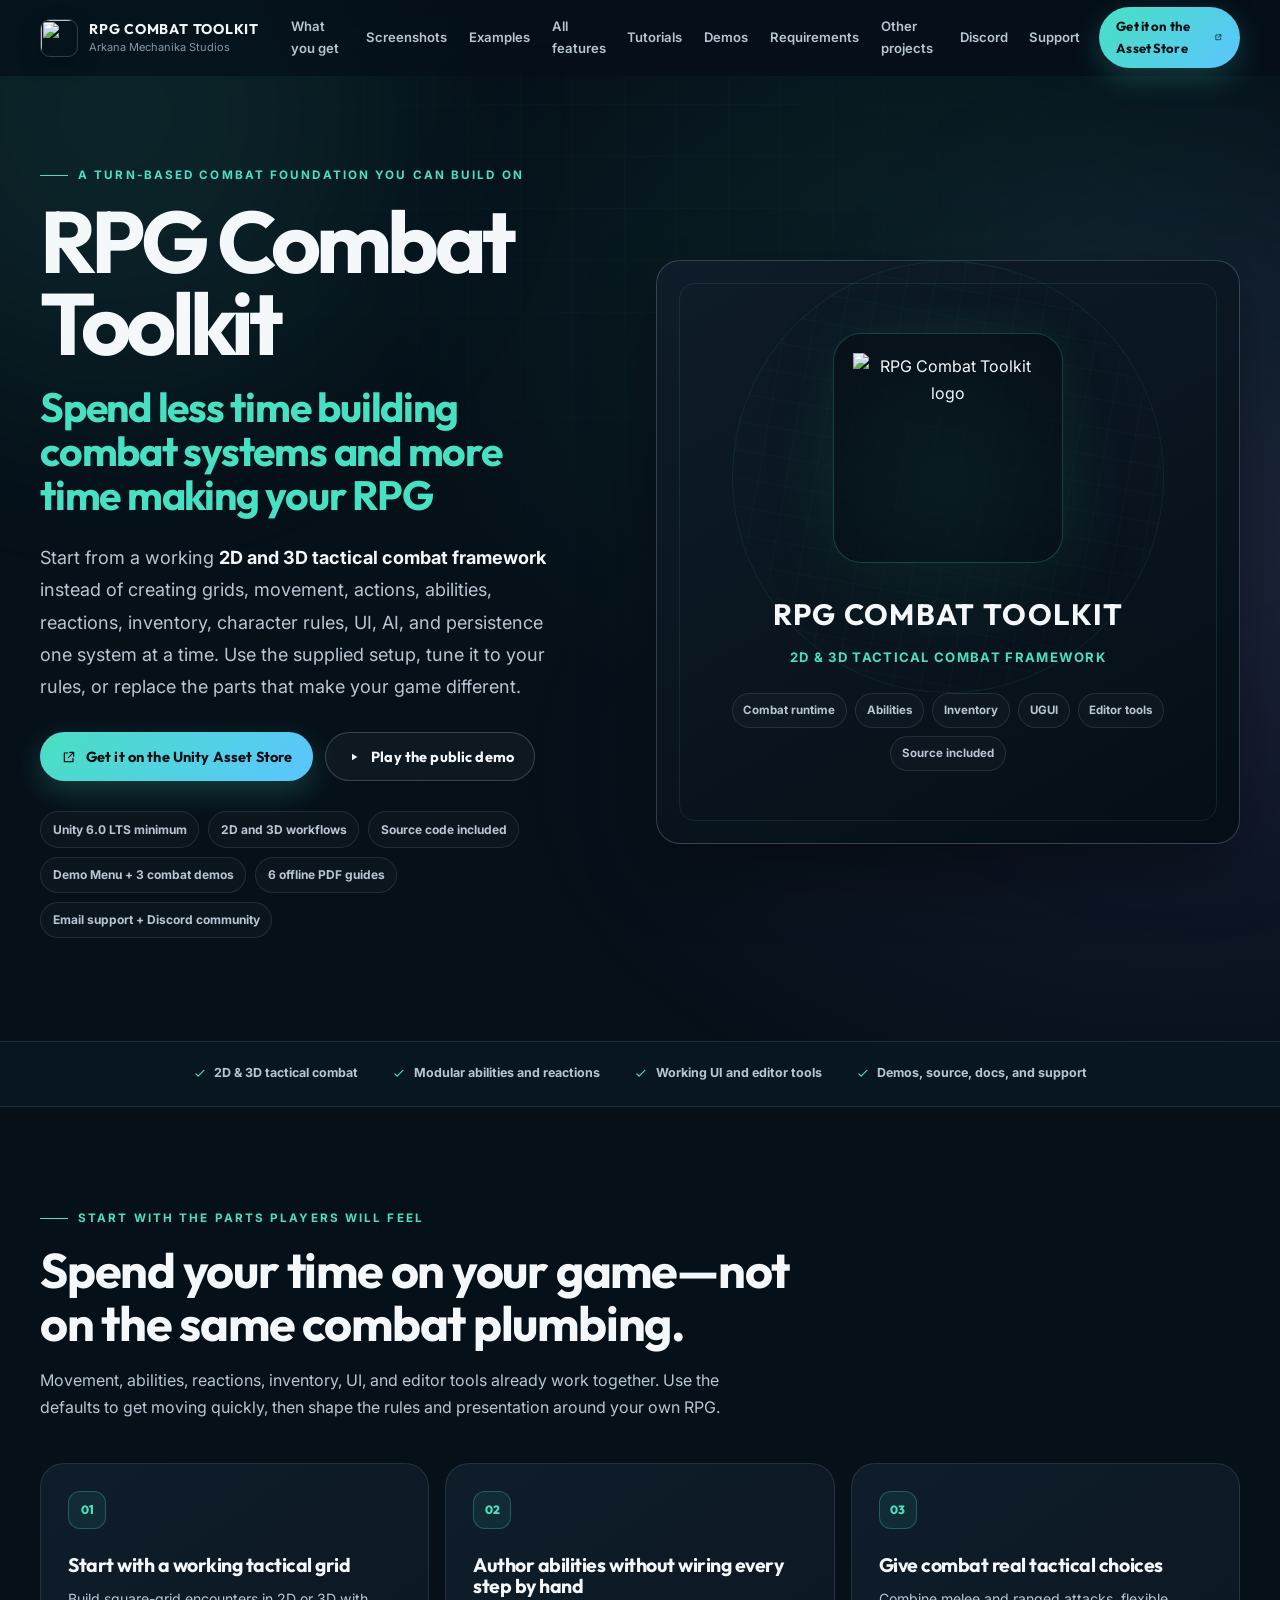
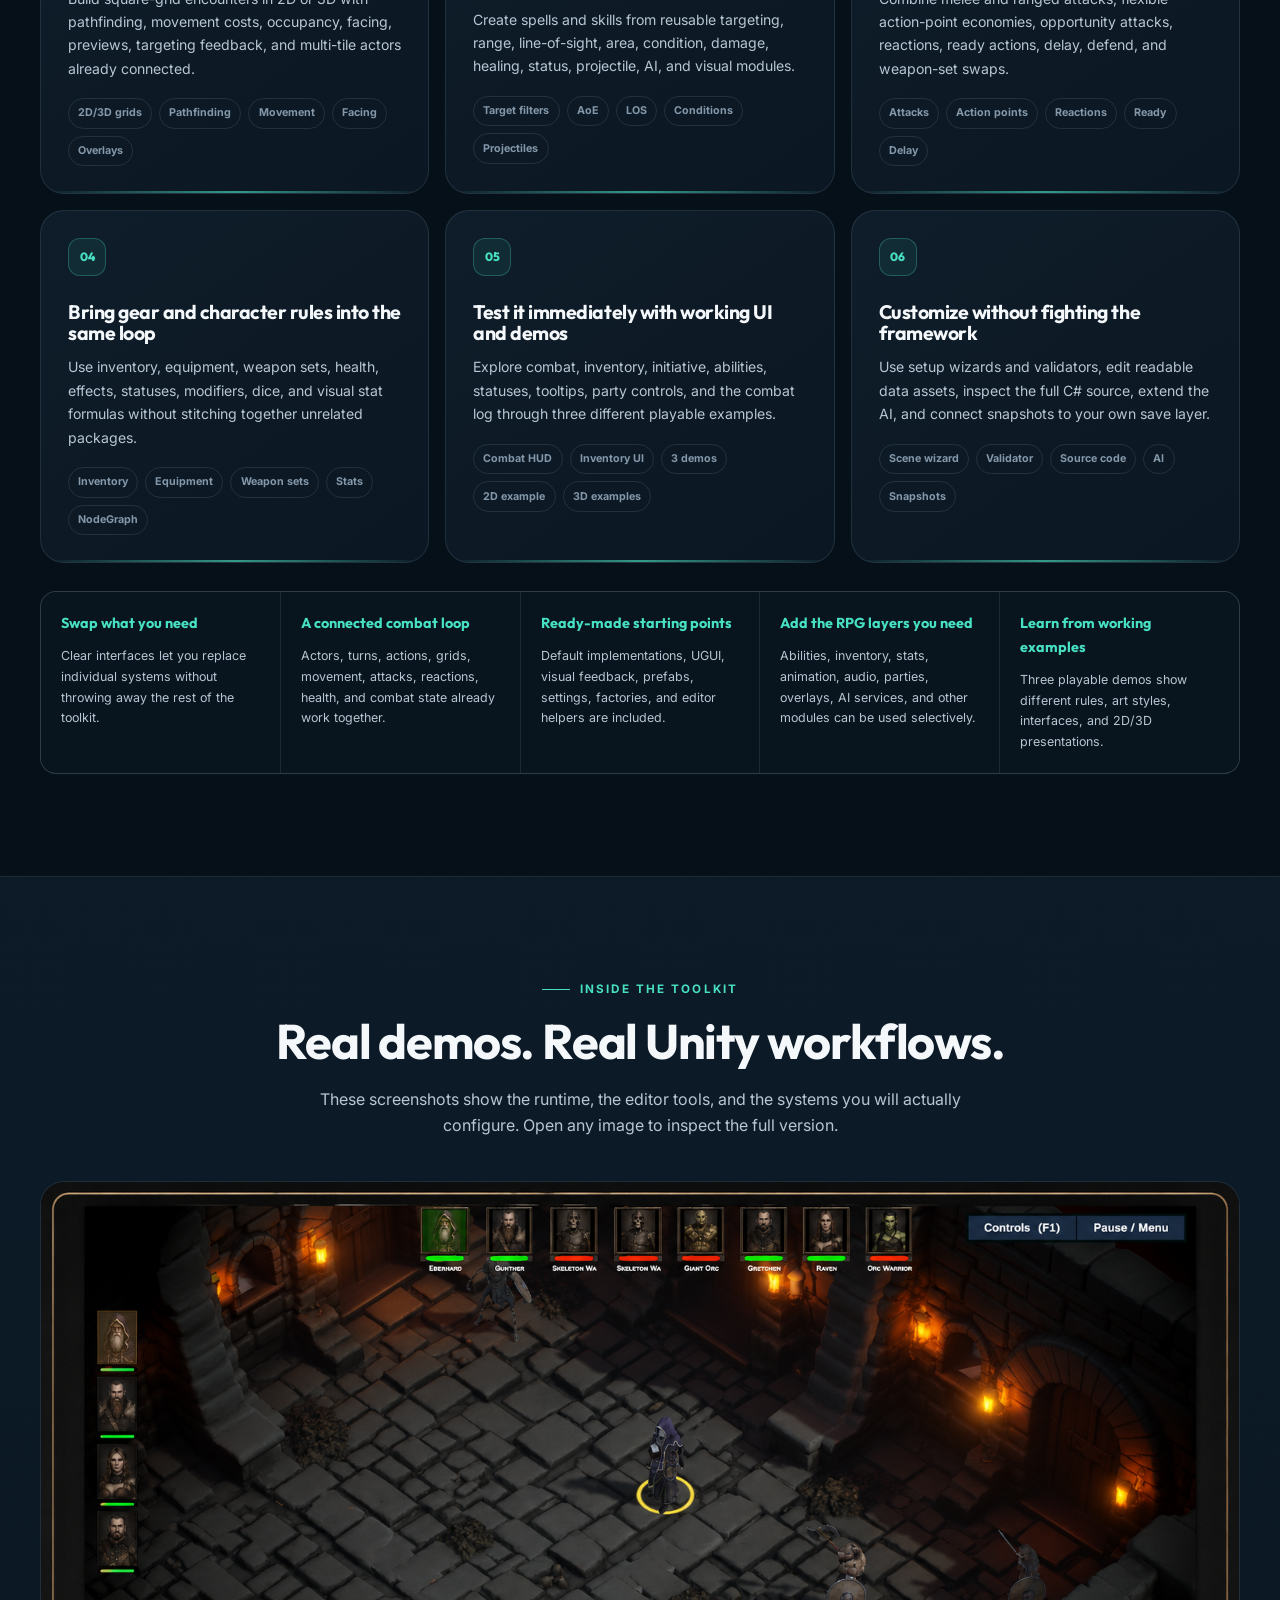
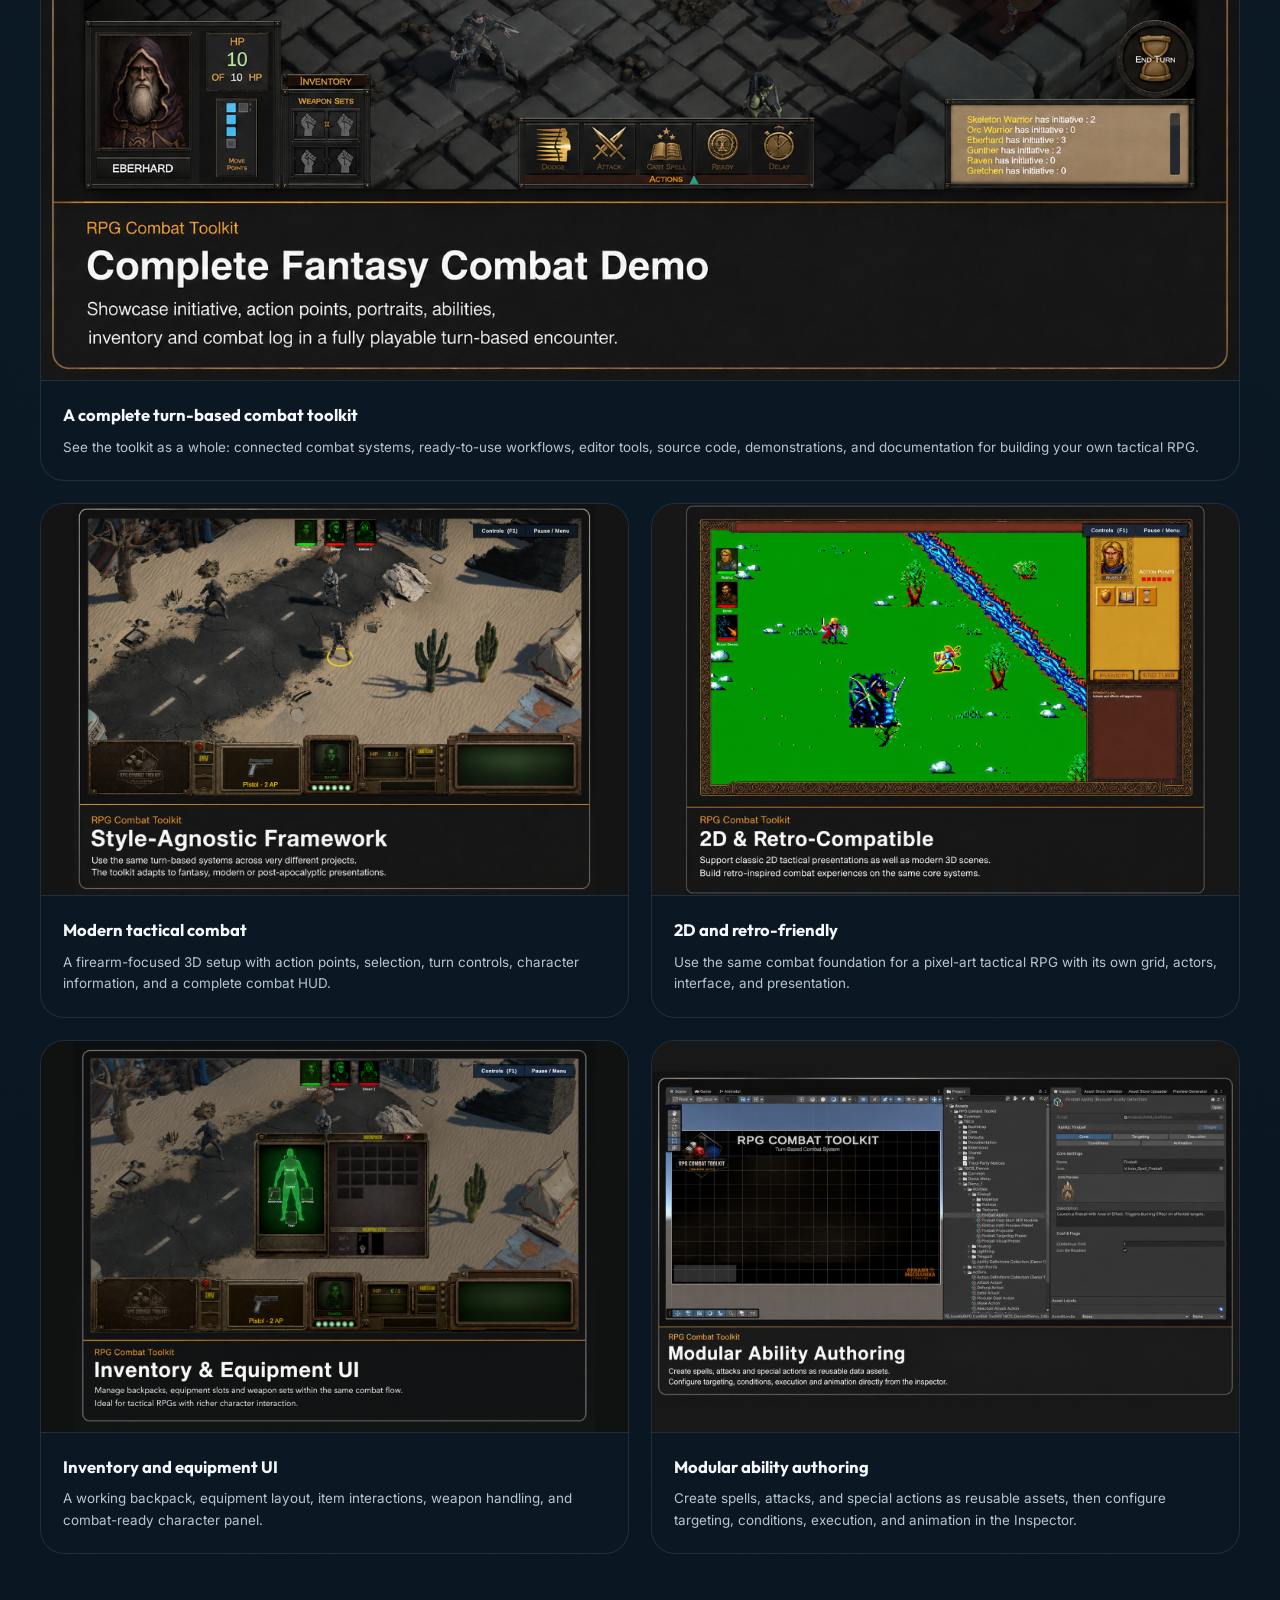
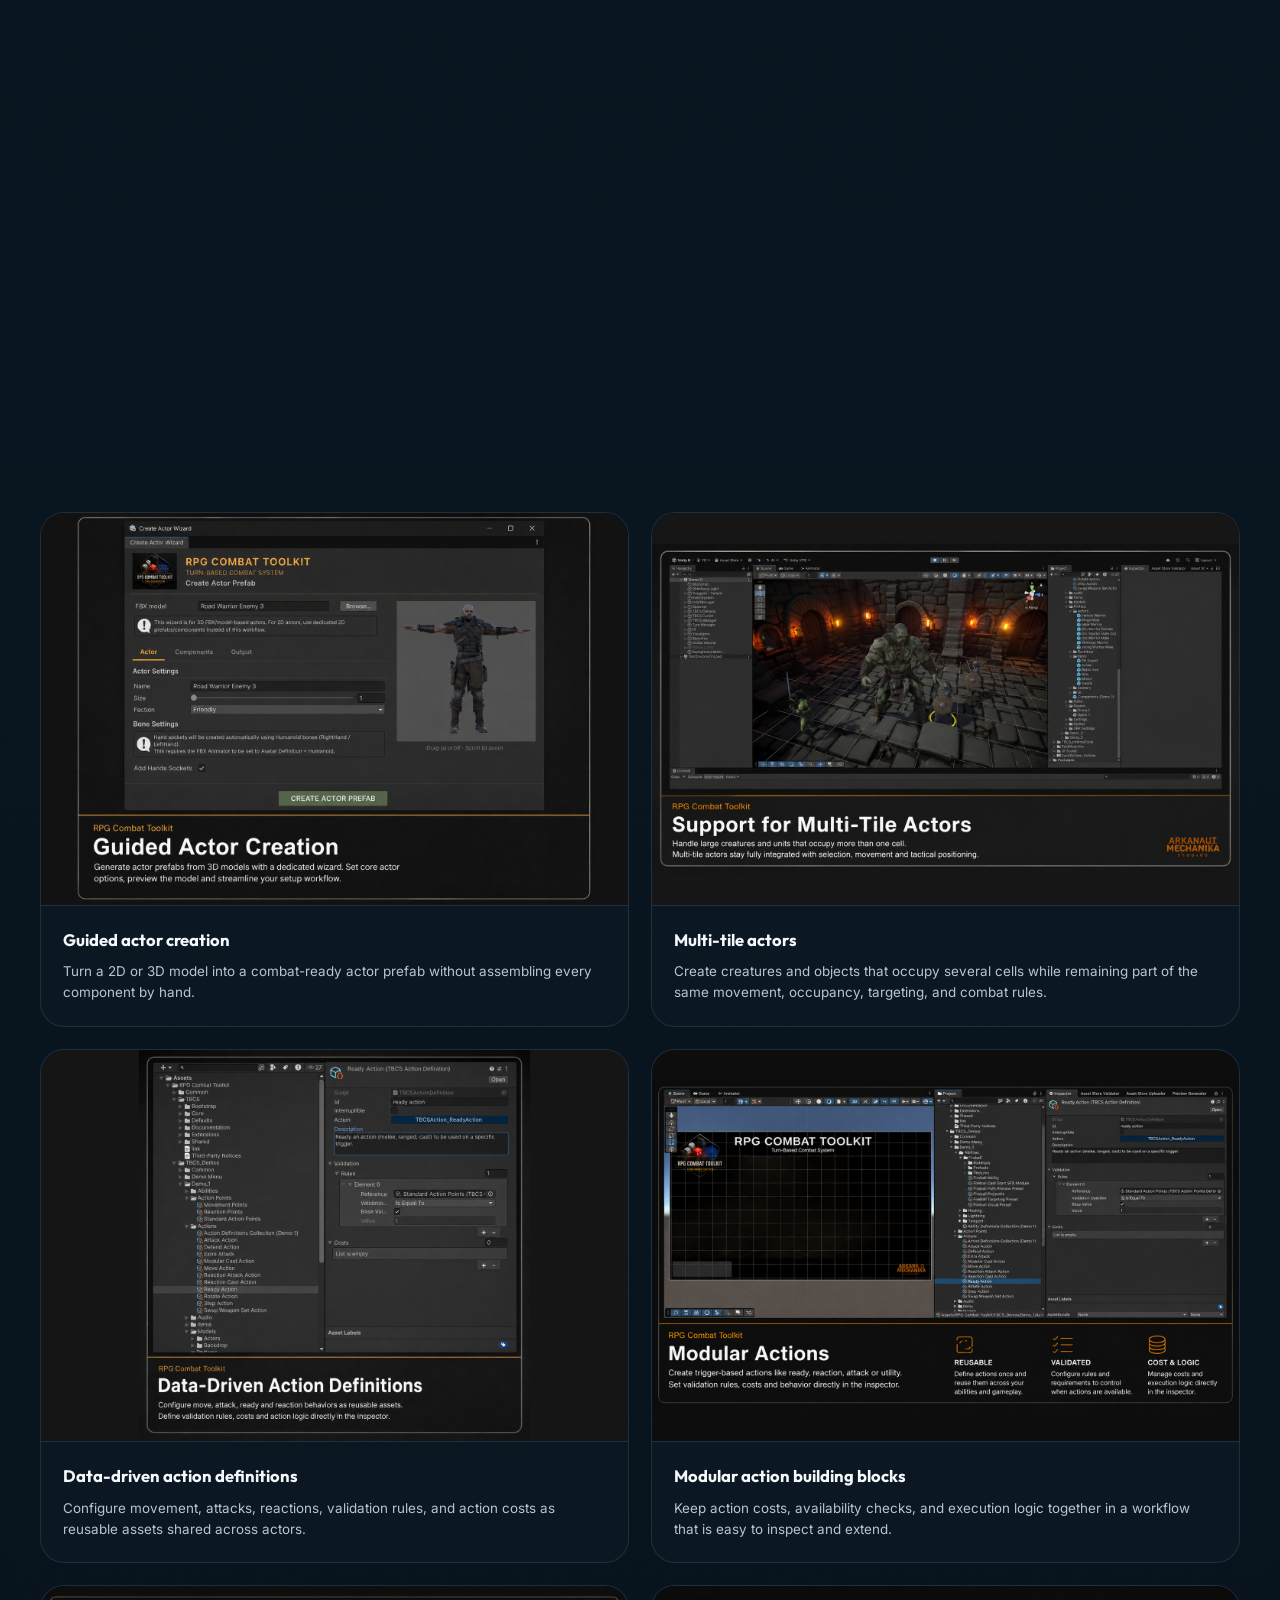
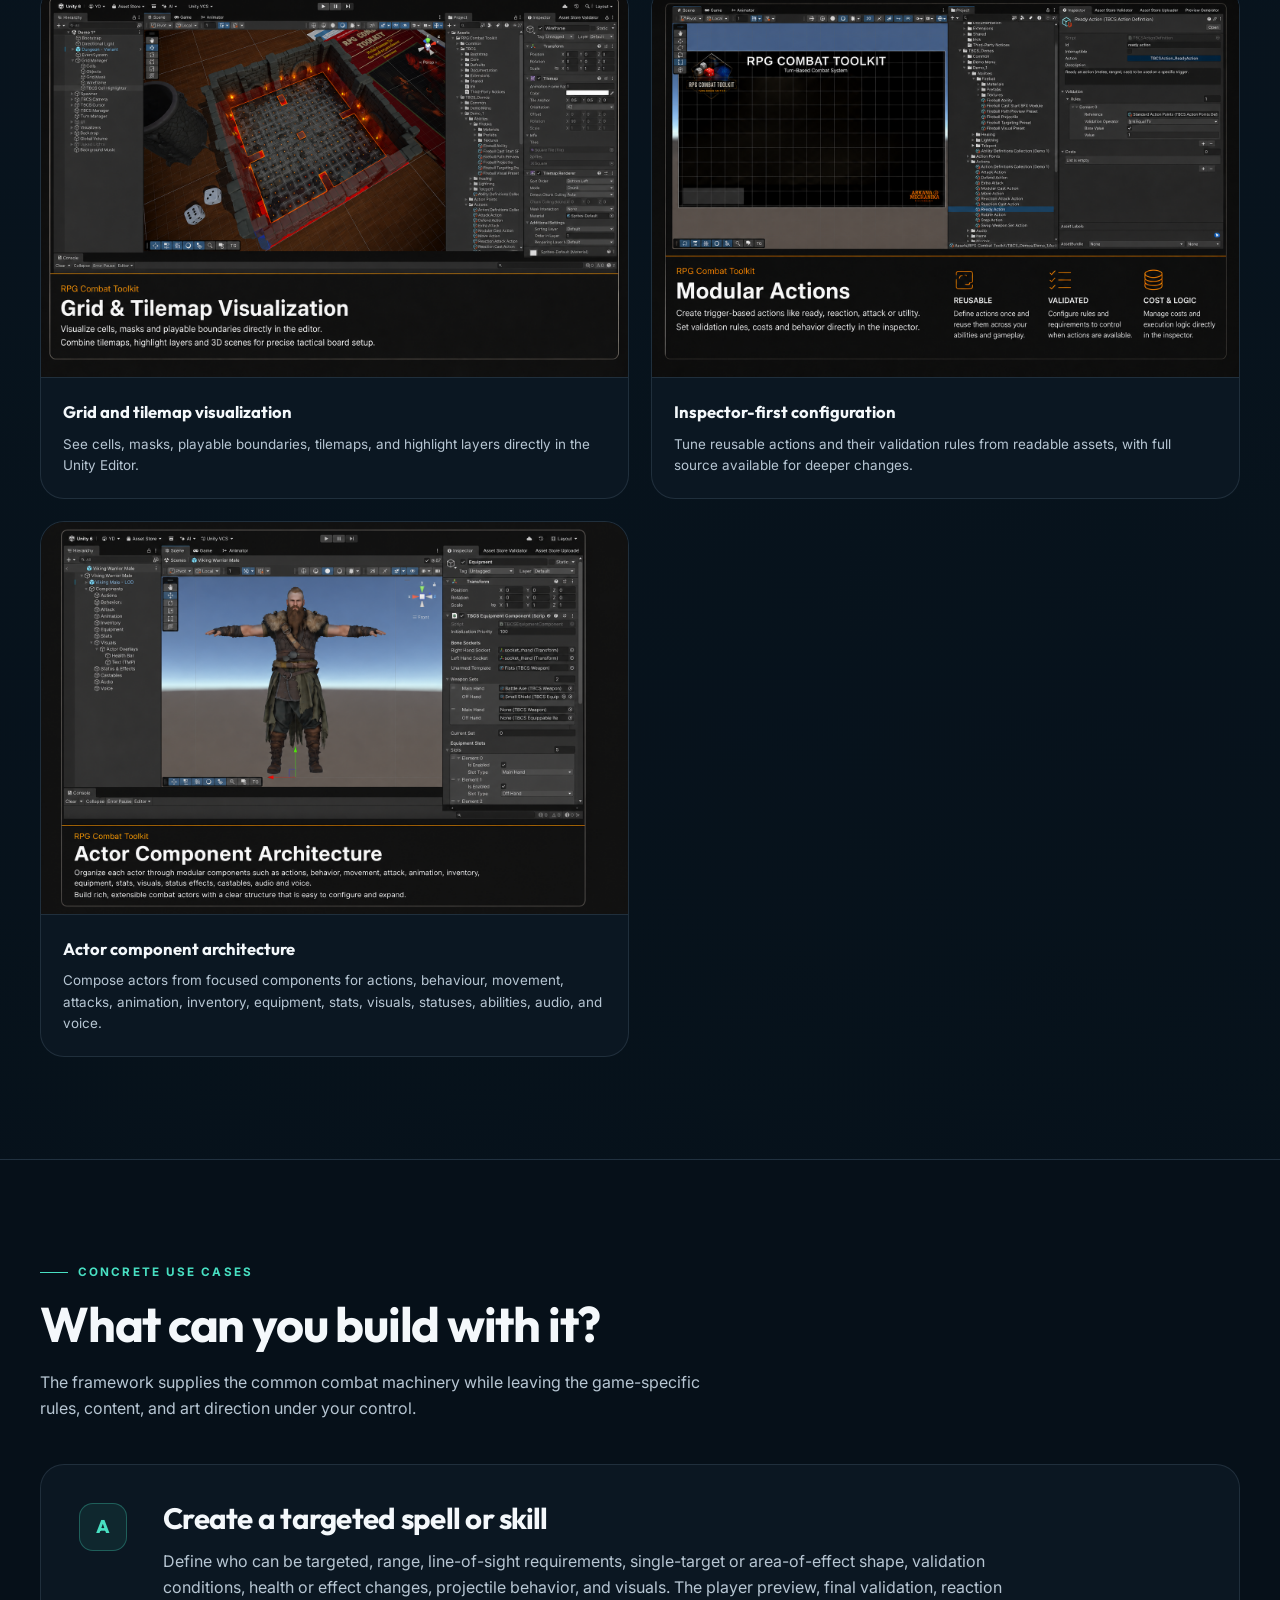
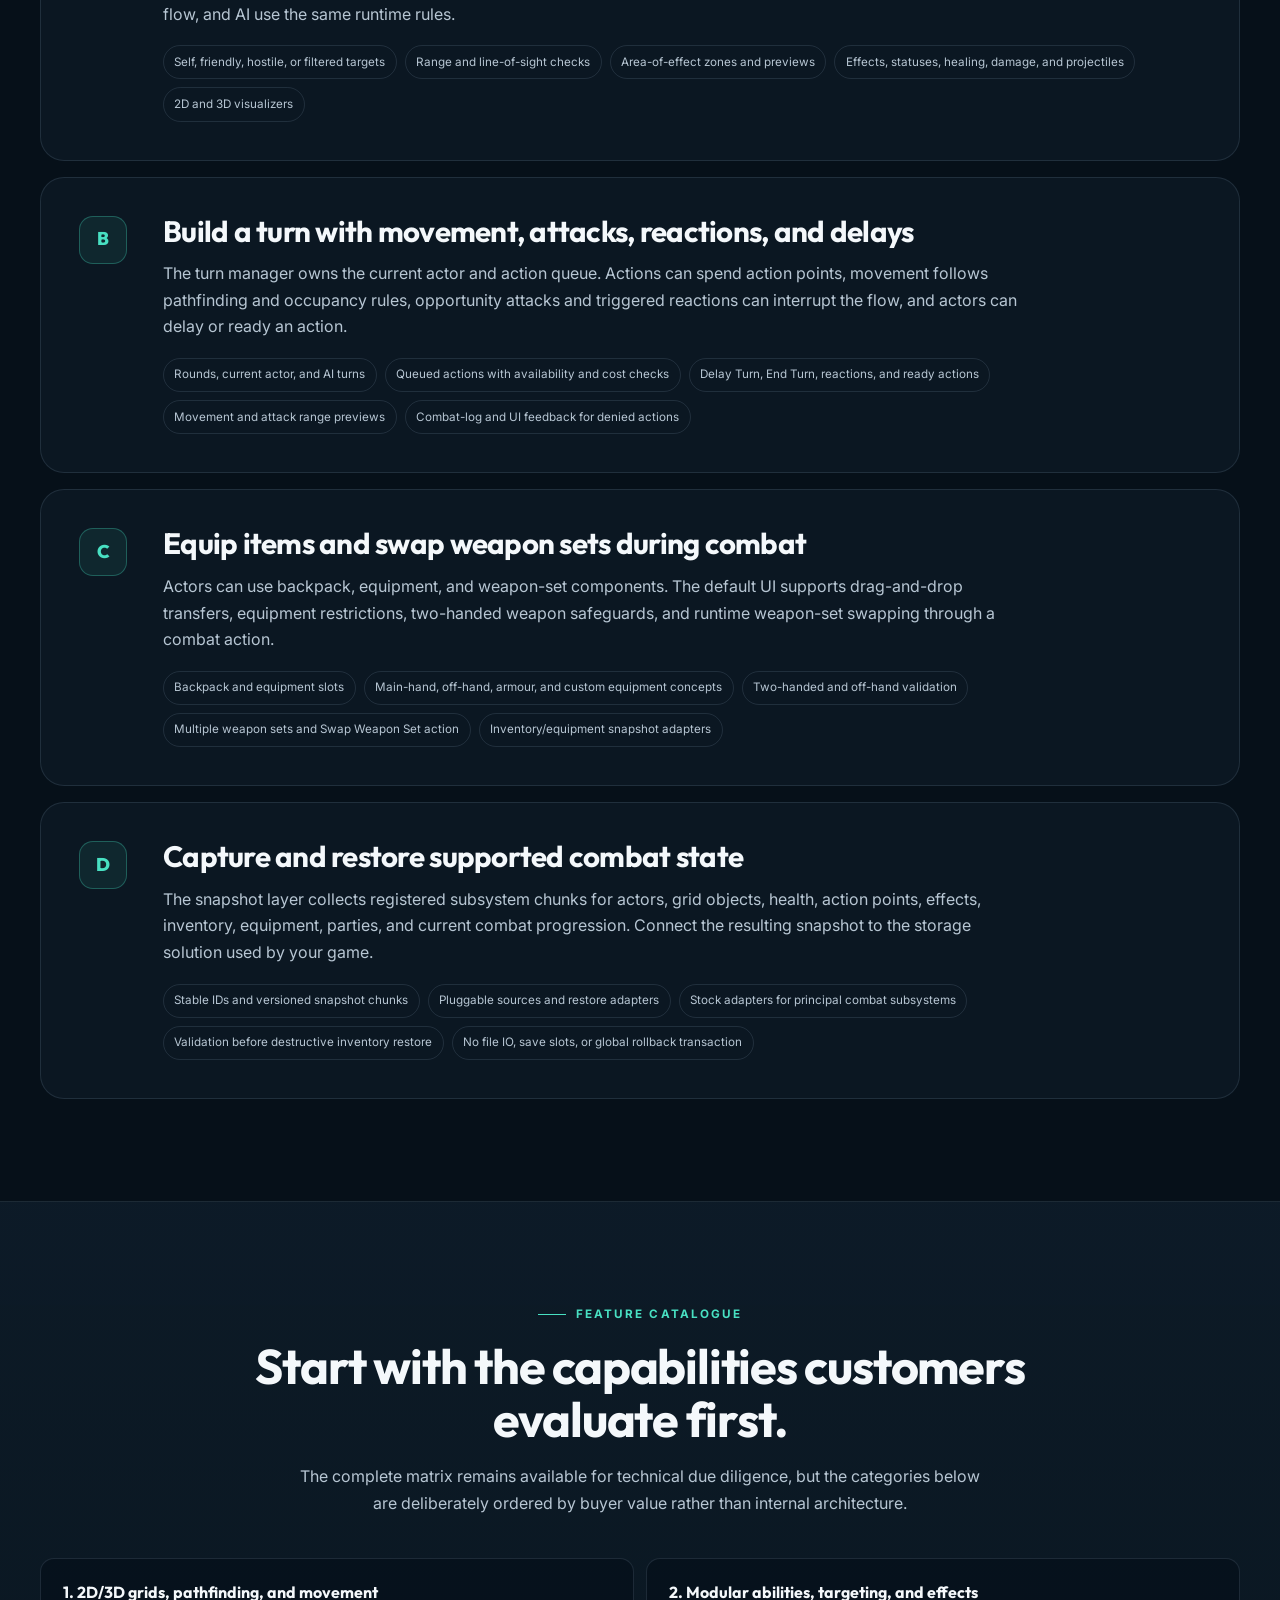
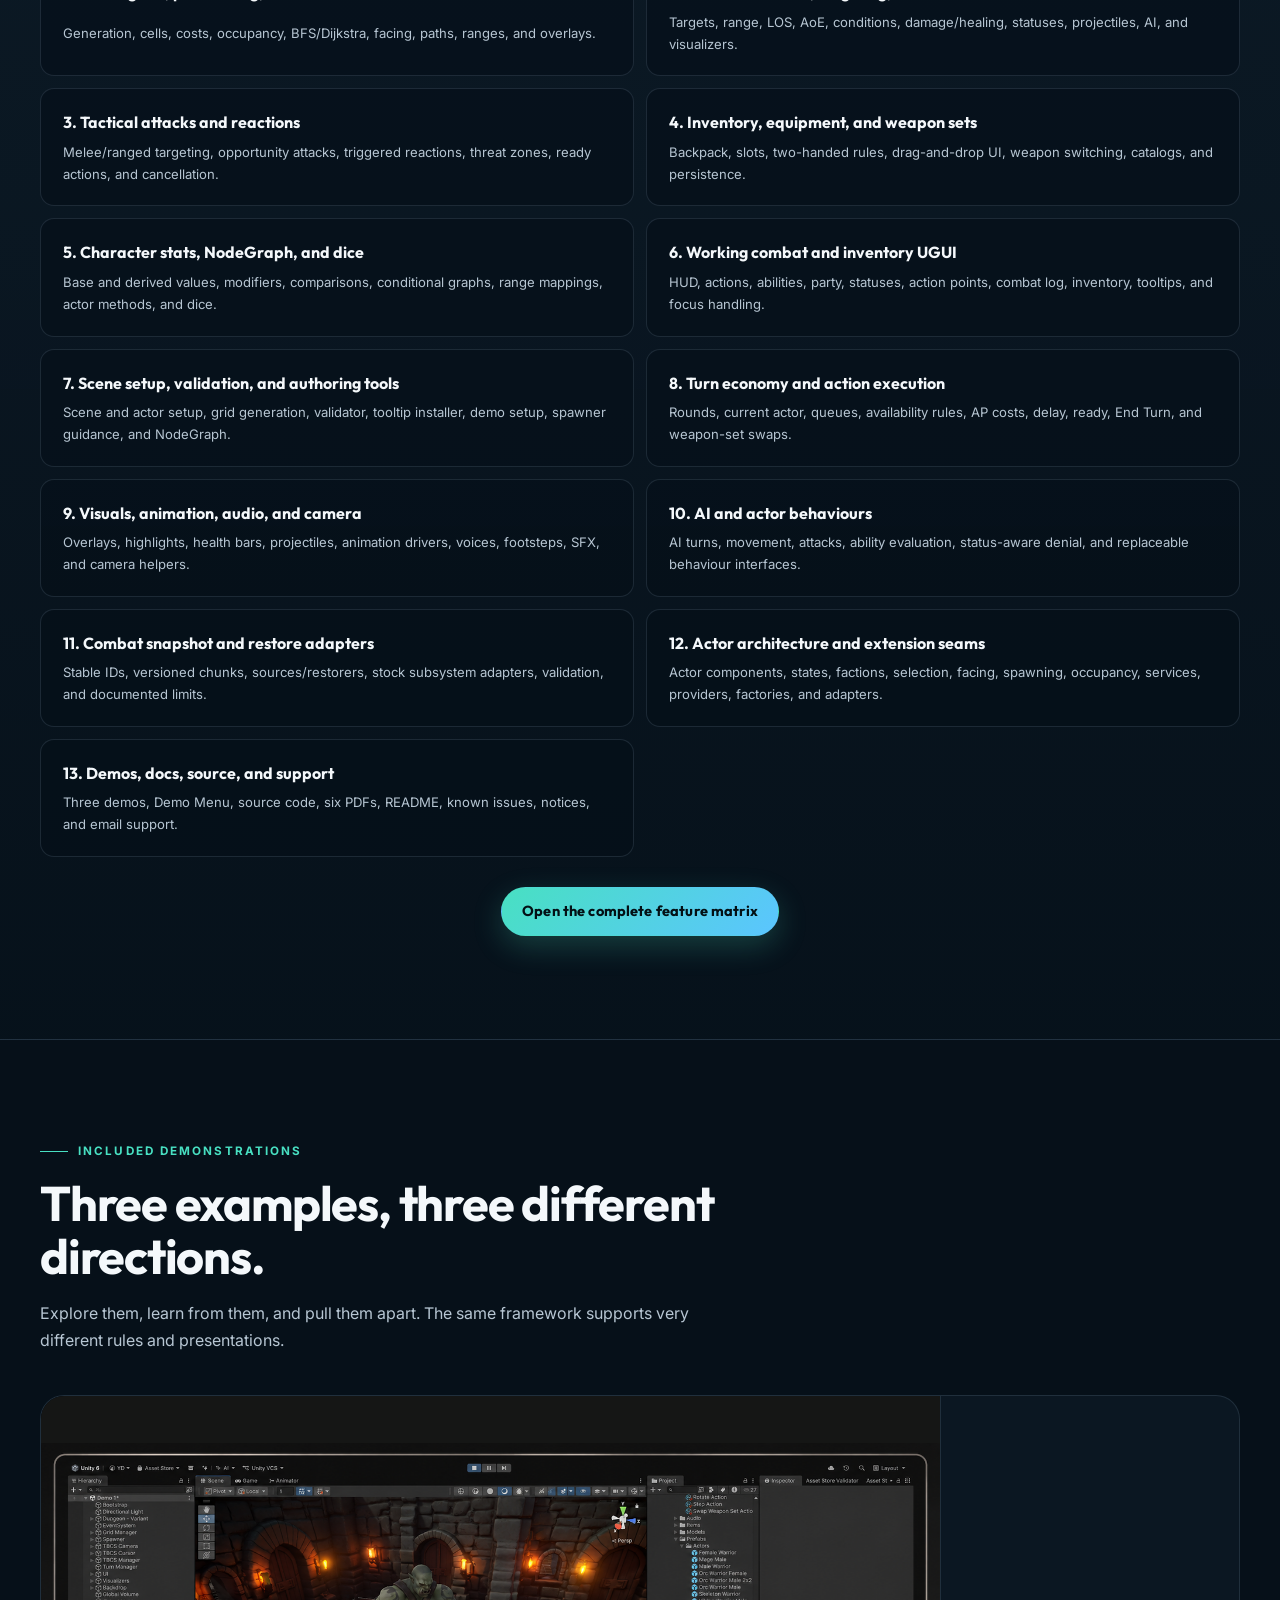
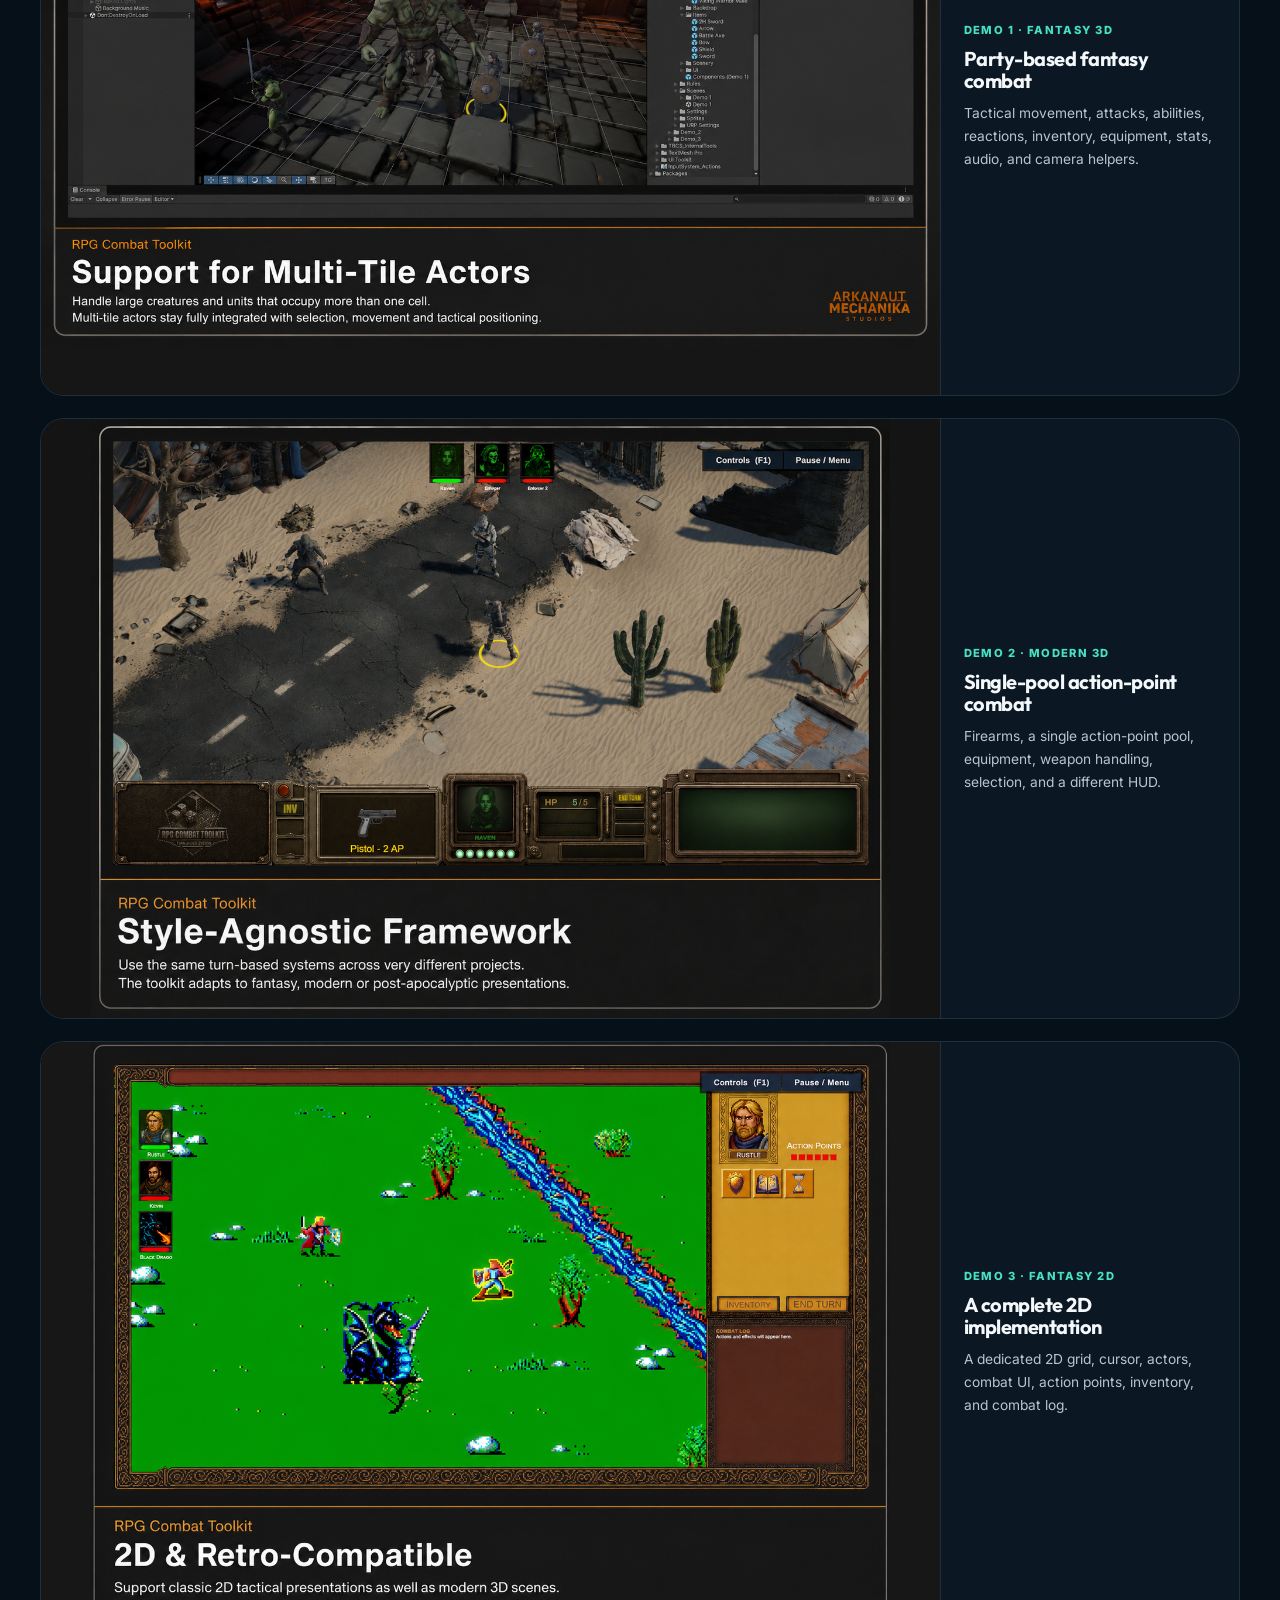
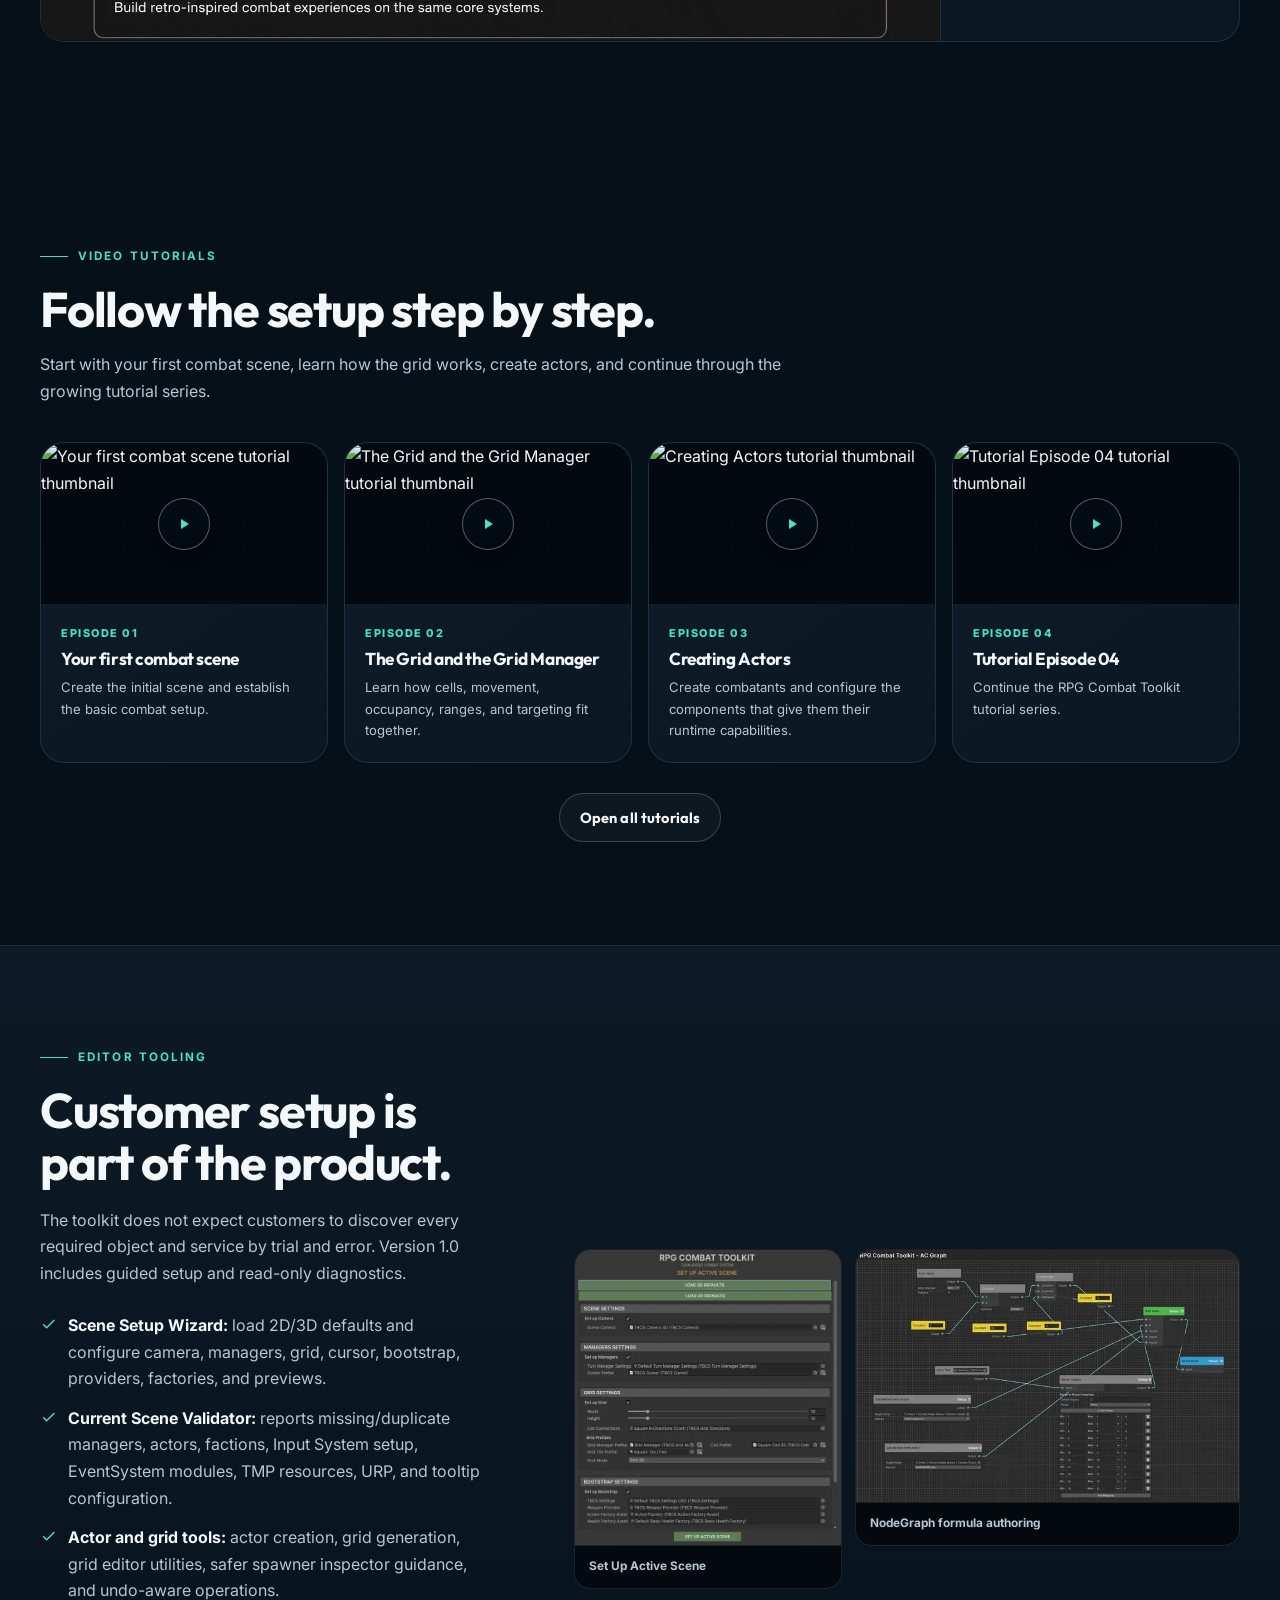
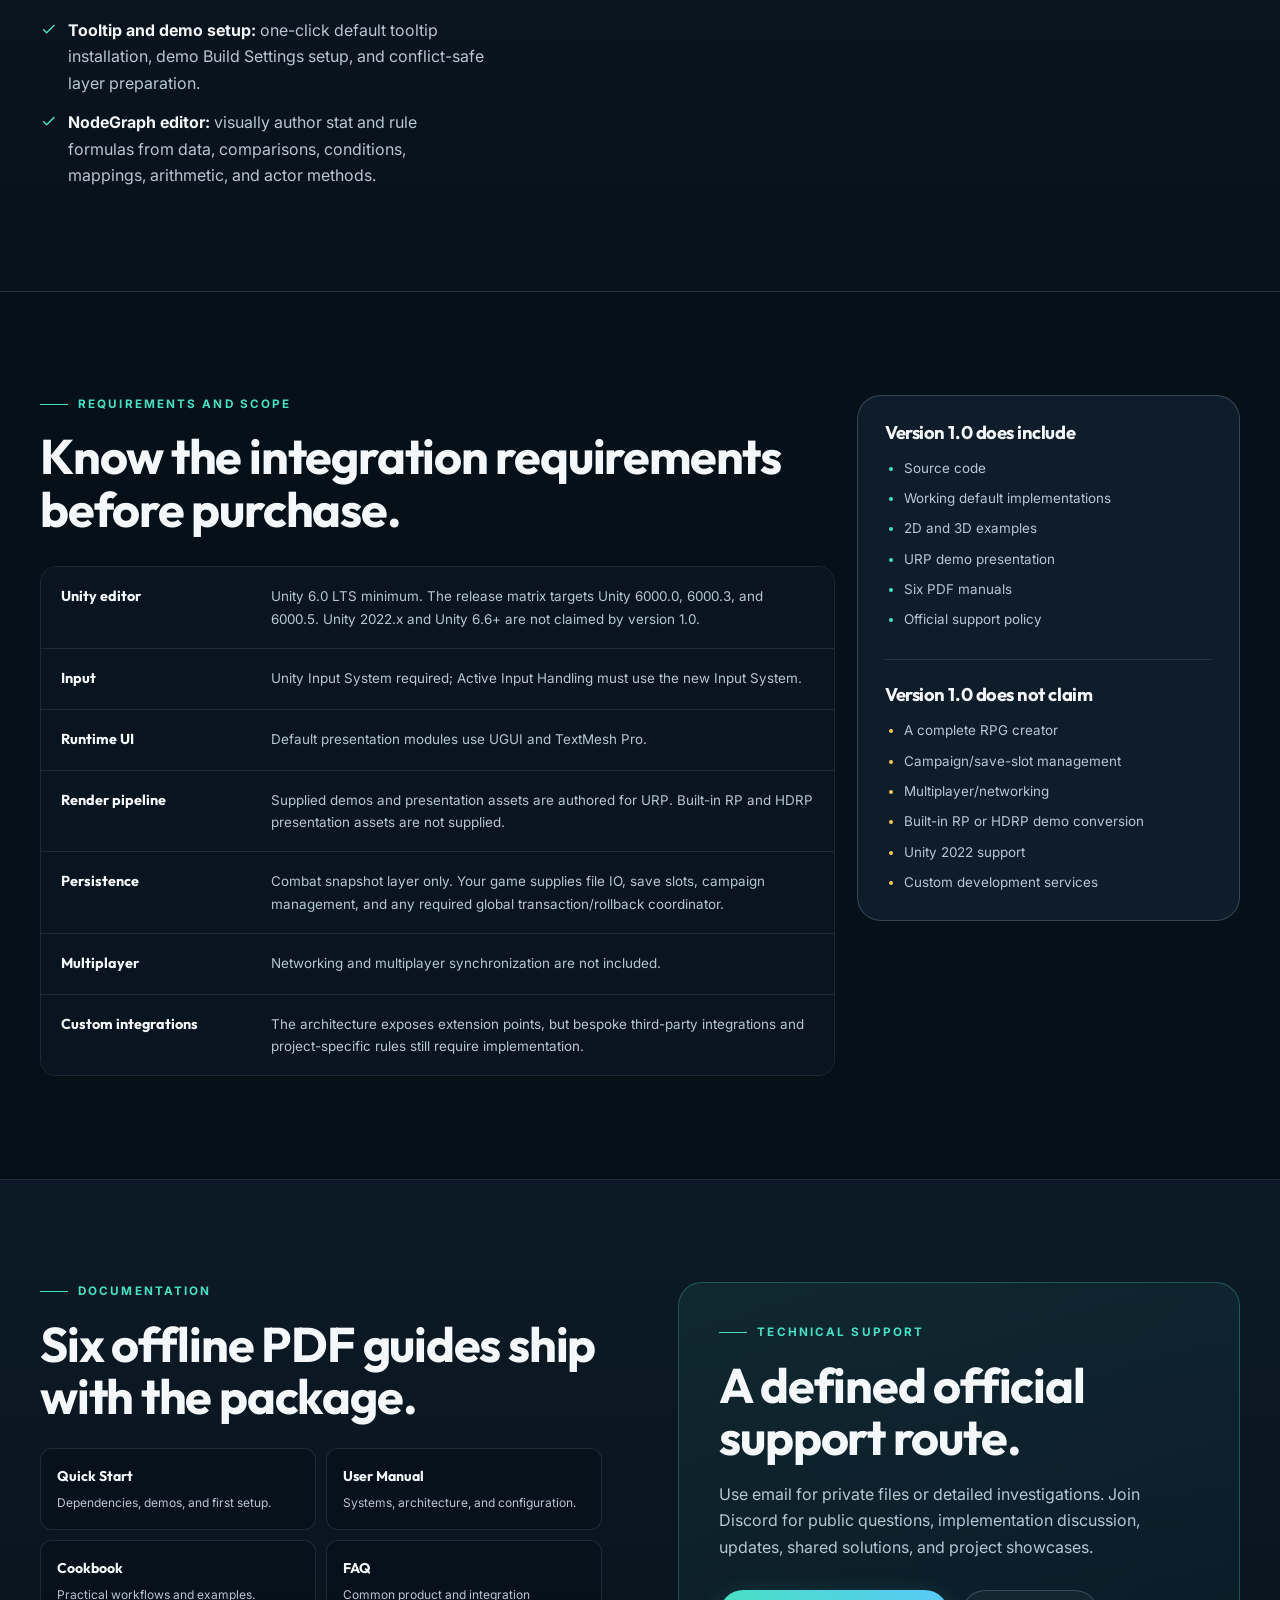
==== commit 02162daf: "Publish RPG Combat Toolkit Asset Store release link" ====
--- a/index.html
+++ b/index.html
@@ -13,7 +13,7 @@
   <link rel="preconnect" href="https://fonts.googleapis.com">
   <link rel="preconnect" href="https://fonts.gstatic.com" crossorigin>
   <link href="https://fonts.googleapis.com/css2?family=Inter:wght@400;500;600;700&family=Outfit:wght@500;600;700&display=swap" rel="stylesheet">
-  <link rel="preload" as="image" href="/assets/logo.png" type="image/png">
+  <link rel="preload" as="image" href="/assets/intro_screen2.png" type="image/png">
   <link rel="stylesheet" href="/style.css">
   <link rel="stylesheet" href="/product-priority.css">
 
@@ -40,7 +40,9 @@
     "operatingSystem": "Unity Editor",
     "description": "A source-included modular turn-based combat framework for Unity 6 with 2D and 3D grids, movement, targeting, abilities, reactions, inventory, stats, persistence adapters, AI, default UGUI, editor tools, demonstrations, and documentation.",
     "softwareRequirements": "Unity 6.0 LTS; Unity Input System; UGUI; TextMesh Pro; URP for supplied demos and presentation assets",
-    "image": "https://arkana-mechanika-studios.github.io/assets/logo.png",
+    "image": "https://arkana-mechanika-studios.github.io/assets/intro_screen2.png",
+    "url": "https://arkana-mechanika-studios.github.io/",
+    "downloadUrl": "https://assetstore.unity.com/packages/slug/397892",
     "publisher": {
       "@type": "Organization",
       "name": "Arkana Mechanika Studios",
@@ -57,7 +59,7 @@
   <header class="site-header" data-header>
     <nav class="nav container" aria-label="Primary navigation">
       <a class="brand" href="/" aria-label="RPG Combat Toolkit home">
-        <img src="/assets/logo.png" alt="" width="38" height="38">
+        <img src="/assets/intro_screen2.png" alt="" width="38" height="38">
         <span><strong>RPG Combat Toolkit</strong><small>Arkana Mechanika Studios</small></span>
       </a>
 
@@ -73,7 +75,7 @@
         <a href="#demos">Demos</a>
         <a href="#requirements">Requirements</a>
         <a href="/support/">Support</a>
-        <a class="button button--small button--primary nav-demo" href="https://arkana-mechanika-studios.itch.io/rpg-combat-toolkit-demo-1" target="_blank" rel="noopener noreferrer">Play demo <svg aria-hidden="true"><use href="/assets/icons.svg#external"></use></svg></a>
+        <a class="button button--small button--primary nav-demo" href="https://assetstore.unity.com/packages/slug/397892" target="_blank" rel="noopener noreferrer">Get it on the Asset Store <svg aria-hidden="true"><use href="/assets/icons.svg#external"></use></svg></a>
       </div>
     </nav>
   </header>
@@ -88,8 +90,8 @@
             Build 2D or 3D tactical combat without recreating the same foundation from project to project. The toolkit combines <strong>grid movement and pathfinding, modular abilities and targeting, tactical reactions, inventory and equipment, character rules, working UGUI, editor tools, AI, and combat snapshots</strong> in one extensible package.
           </p>
           <div class="hero-actions">
-            <a class="button button--primary" href="https://arkana-mechanika-studios.itch.io/rpg-combat-toolkit-demo-1" target="_blank" rel="noopener noreferrer"><svg aria-hidden="true"><use href="/assets/icons.svg#play"></use></svg> Play the public demo</a>
-            <a class="button button--secondary" href="/features/">Read the full feature list</a>
+            <a class="button button--primary" href="https://assetstore.unity.com/packages/slug/397892" target="_blank" rel="noopener noreferrer"><svg aria-hidden="true"><use href="/assets/icons.svg#external"></use></svg> Get it on the Unity Asset Store</a>
+            <a class="button button--secondary" href="https://arkana-mechanika-studios.itch.io/rpg-combat-toolkit-demo-1" target="_blank" rel="noopener noreferrer"><svg aria-hidden="true"><use href="/assets/icons.svg#play"></use></svg> Play the public demo</a>
           </div>
           <ul class="hero-facts" aria-label="Key product facts">
             <li>Unity 6.0 LTS minimum</li>
@@ -103,7 +105,7 @@
 
         <aside class="hero-logo-panel reveal" aria-label="RPG Combat Toolkit product identity">
           <div class="hero-logo-wrap">
-            <img class="hero-logo" src="/assets/logo.png" alt="RPG Combat Toolkit logo" width="190" height="190" fetchpriority="high">
+            <img class="hero-logo" src="/assets/intro_screen2.png" alt="RPG Combat Toolkit logo" width="190" height="190" fetchpriority="high">
           </div>
           <p class="hero-logo-name">RPG Combat Toolkit</p>
           <p class="hero-logo-subtitle">2D &amp; 3D tactical combat framework</p>
@@ -285,20 +287,20 @@
 
     <section class="release-cta">
       <div class="container release-layout reveal">
-        <div><p class="eyebrow"><span></span> RPG Combat Toolkit · Version 1.0 release candidate</p><h2>See the framework in action, then inspect every included feature.</h2><p>The public demo is available now. The Asset Store link and final release pricing will replace this message after the exact submission package completes its remaining release gates.</p></div>
-        <div class="release-actions"><a class="button button--primary" href="https://arkana-mechanika-studios.itch.io/rpg-combat-toolkit-demo-1" target="_blank" rel="noopener noreferrer">Play the demo</a><a class="button button--secondary" href="/features/">Complete feature list</a></div>
+        <div><p class="eyebrow"><span></span> RPG Combat Toolkit · Version 1.0 available now</p><h2>RPG Combat Toolkit is now available on the Unity Asset Store.</h2><p>Get the complete source-included Unity 6 combat framework, or try the public demo first and inspect the full feature list before purchasing.</p></div>
+        <div class="release-actions"><a class="button button--primary" href="https://assetstore.unity.com/packages/slug/397892" target="_blank" rel="noopener noreferrer">View on the Asset Store</a><a class="button button--secondary" href="https://arkana-mechanika-studios.itch.io/rpg-combat-toolkit-demo-1" target="_blank" rel="noopener noreferrer">Play the demo</a></div>
       </div>
     </section>
   </main>
 
   <footer class="site-footer">
     <div class="container footer-layout">
-      <a class="brand brand--footer" href="/"><img src="/assets/logo.png" alt="" width="34" height="34"><span><strong>RPG Combat Toolkit</strong><small>Arkana Mechanika Studios</small></span></a>
+      <a class="brand brand--footer" href="/"><img src="/assets/intro_screen2.png" alt="" width="34" height="34"><span><strong>RPG Combat Toolkit</strong><small>Arkana Mechanika Studios</small></span></a>
       <p>© <span data-year></span> Arkana Mechanika Studios</p>
-      <nav aria-label="Footer navigation"><a href="/features/">Features</a><a href="/support/">Support</a><a href="mailto:arkana.mechanika.studios@gmail.com">Contact</a></nav>
+      <nav aria-label="Footer navigation"><a href="https://assetstore.unity.com/packages/slug/397892" target="_blank" rel="noopener noreferrer">Asset Store</a><a href="/features/">Features</a><a href="/support/">Support</a><a href="mailto:arkana.mechanika.studios@gmail.com">Contact</a></nav>
     </div>
   </footer>
 
   <script src="/site.js" defer></script>
 </body>
-</html>
+</html>
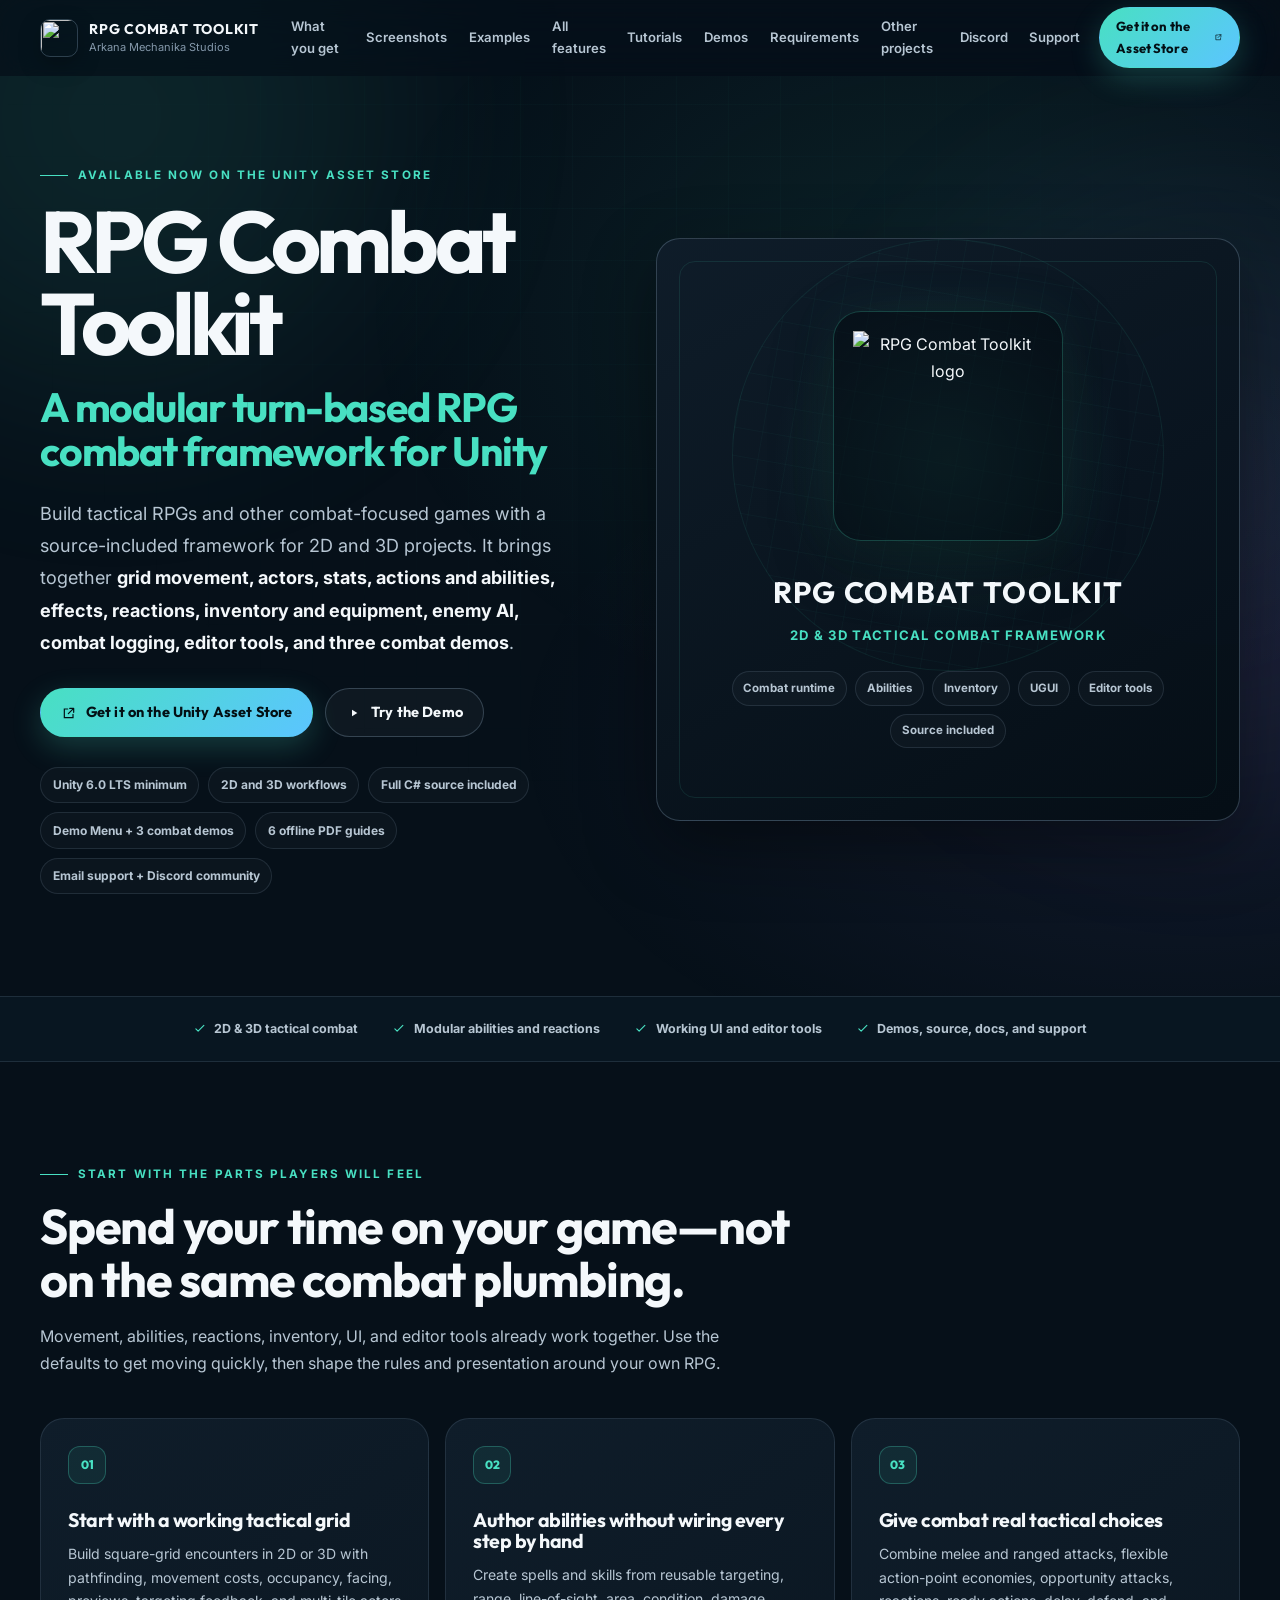
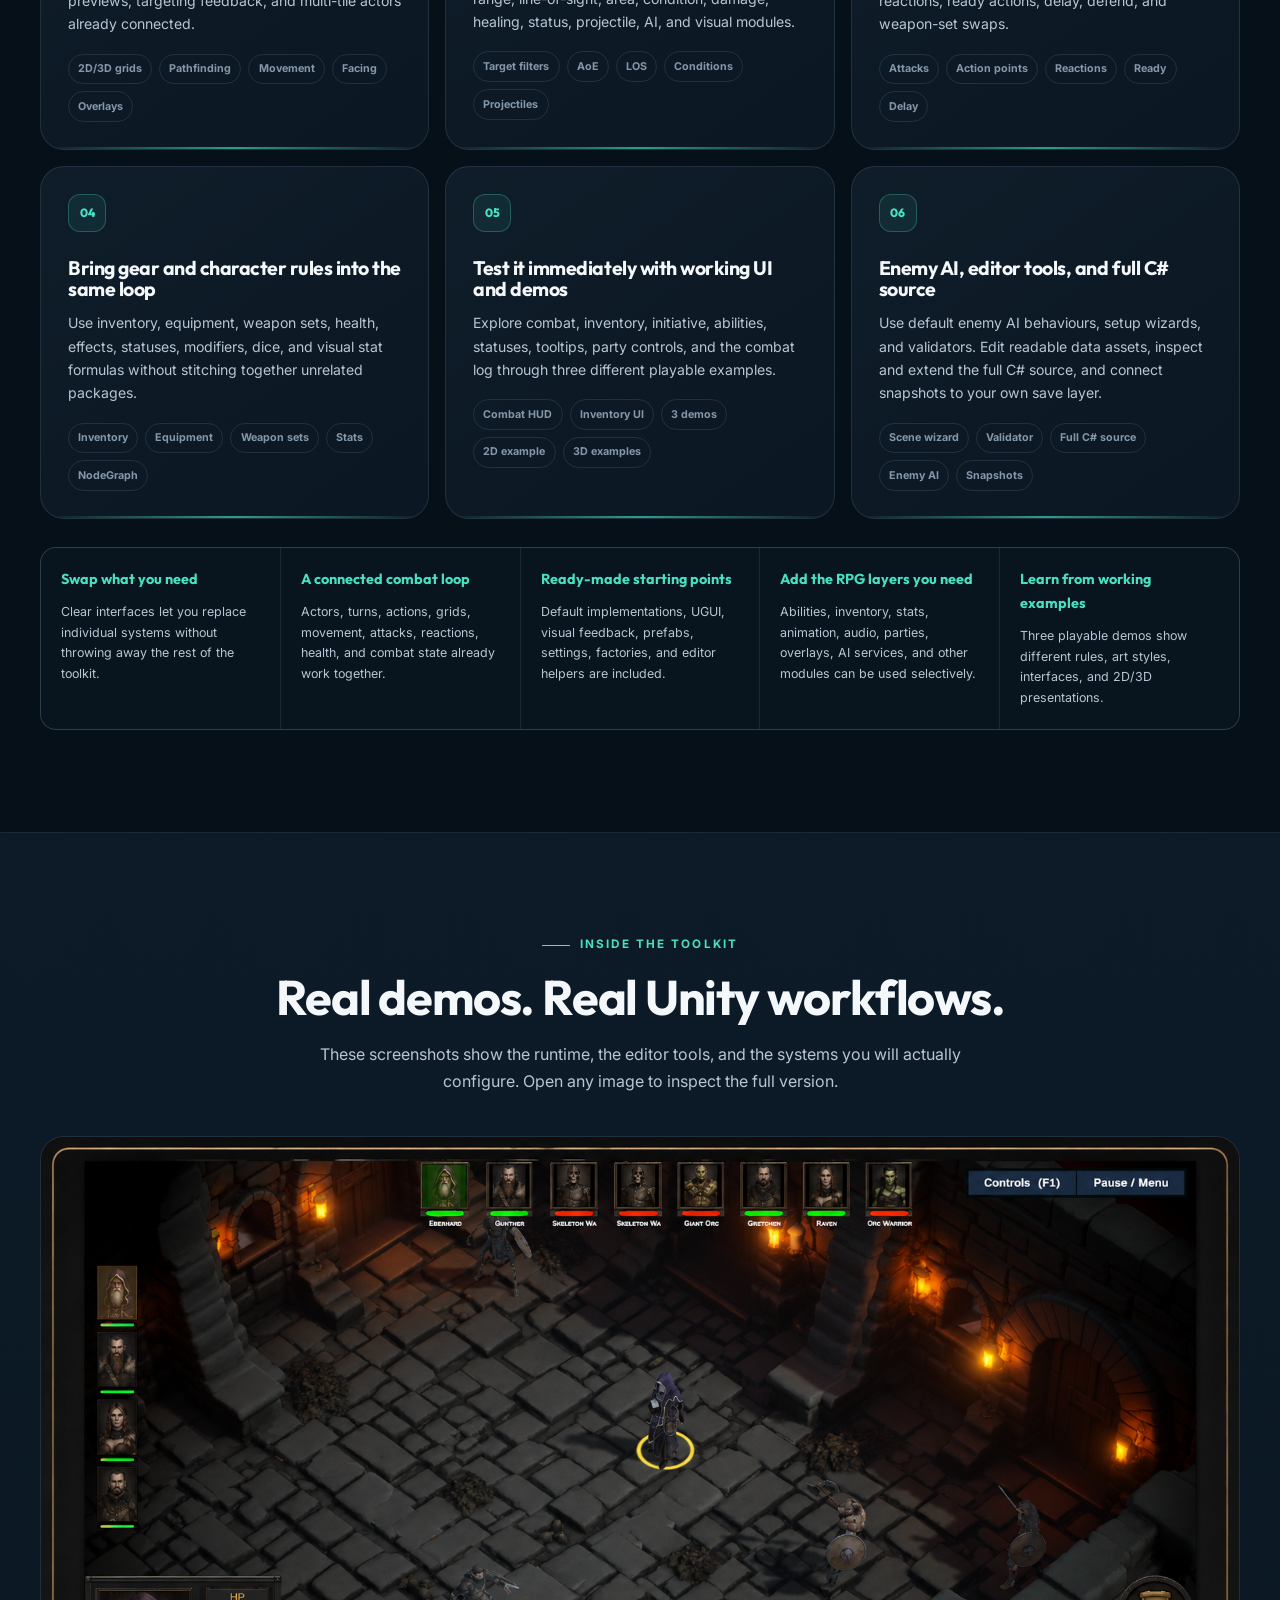
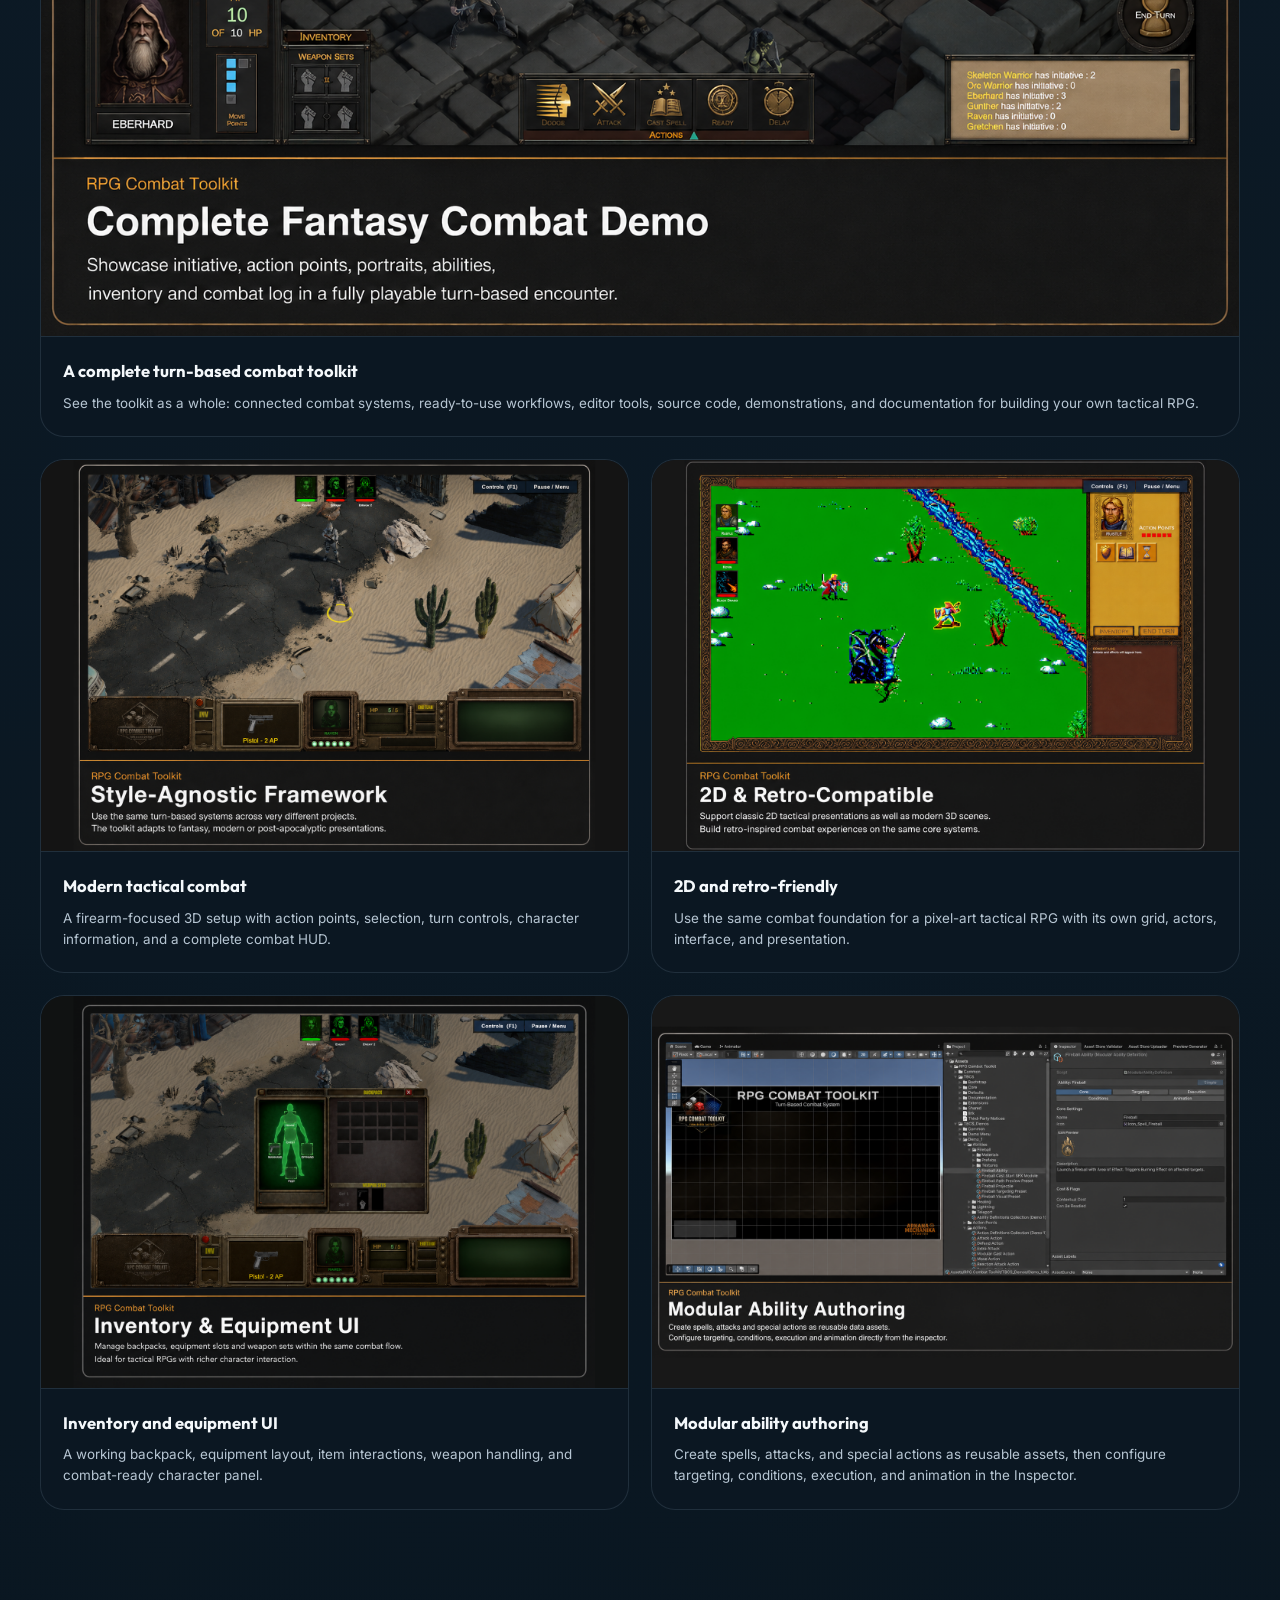
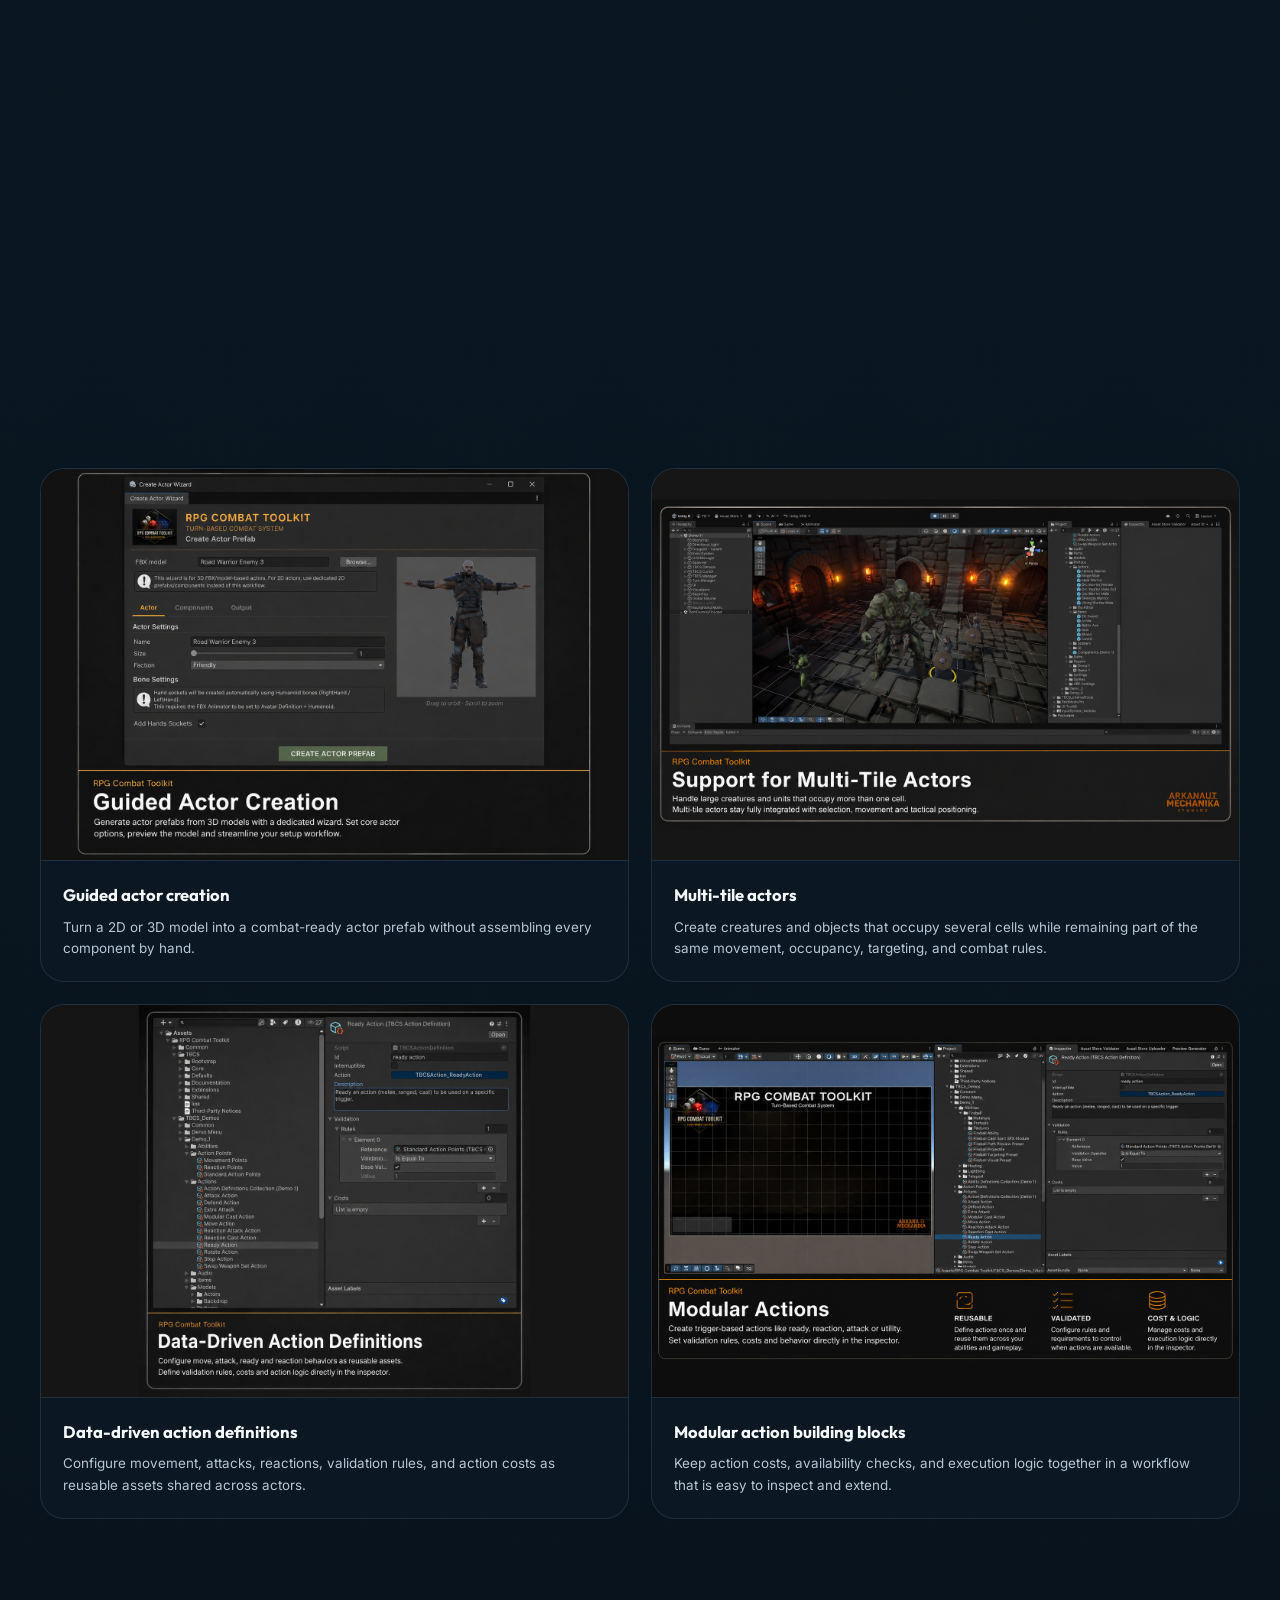
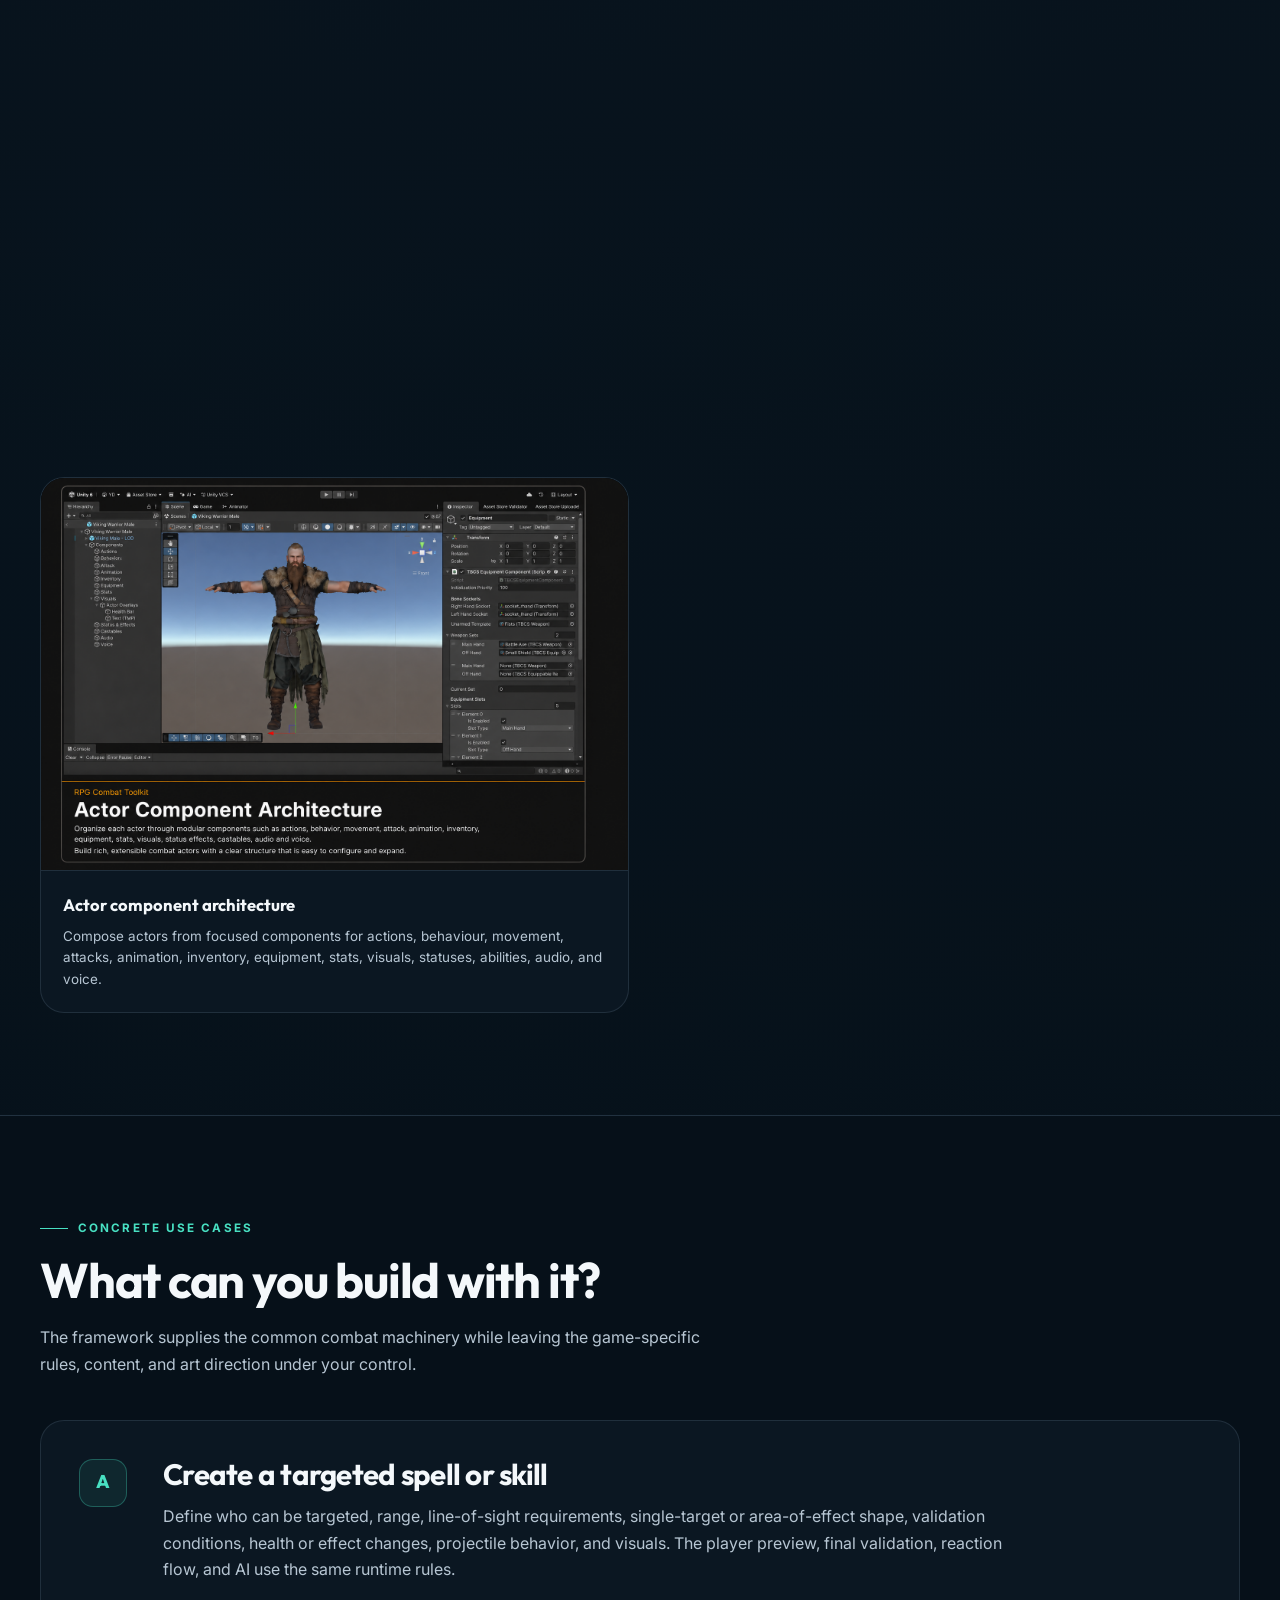
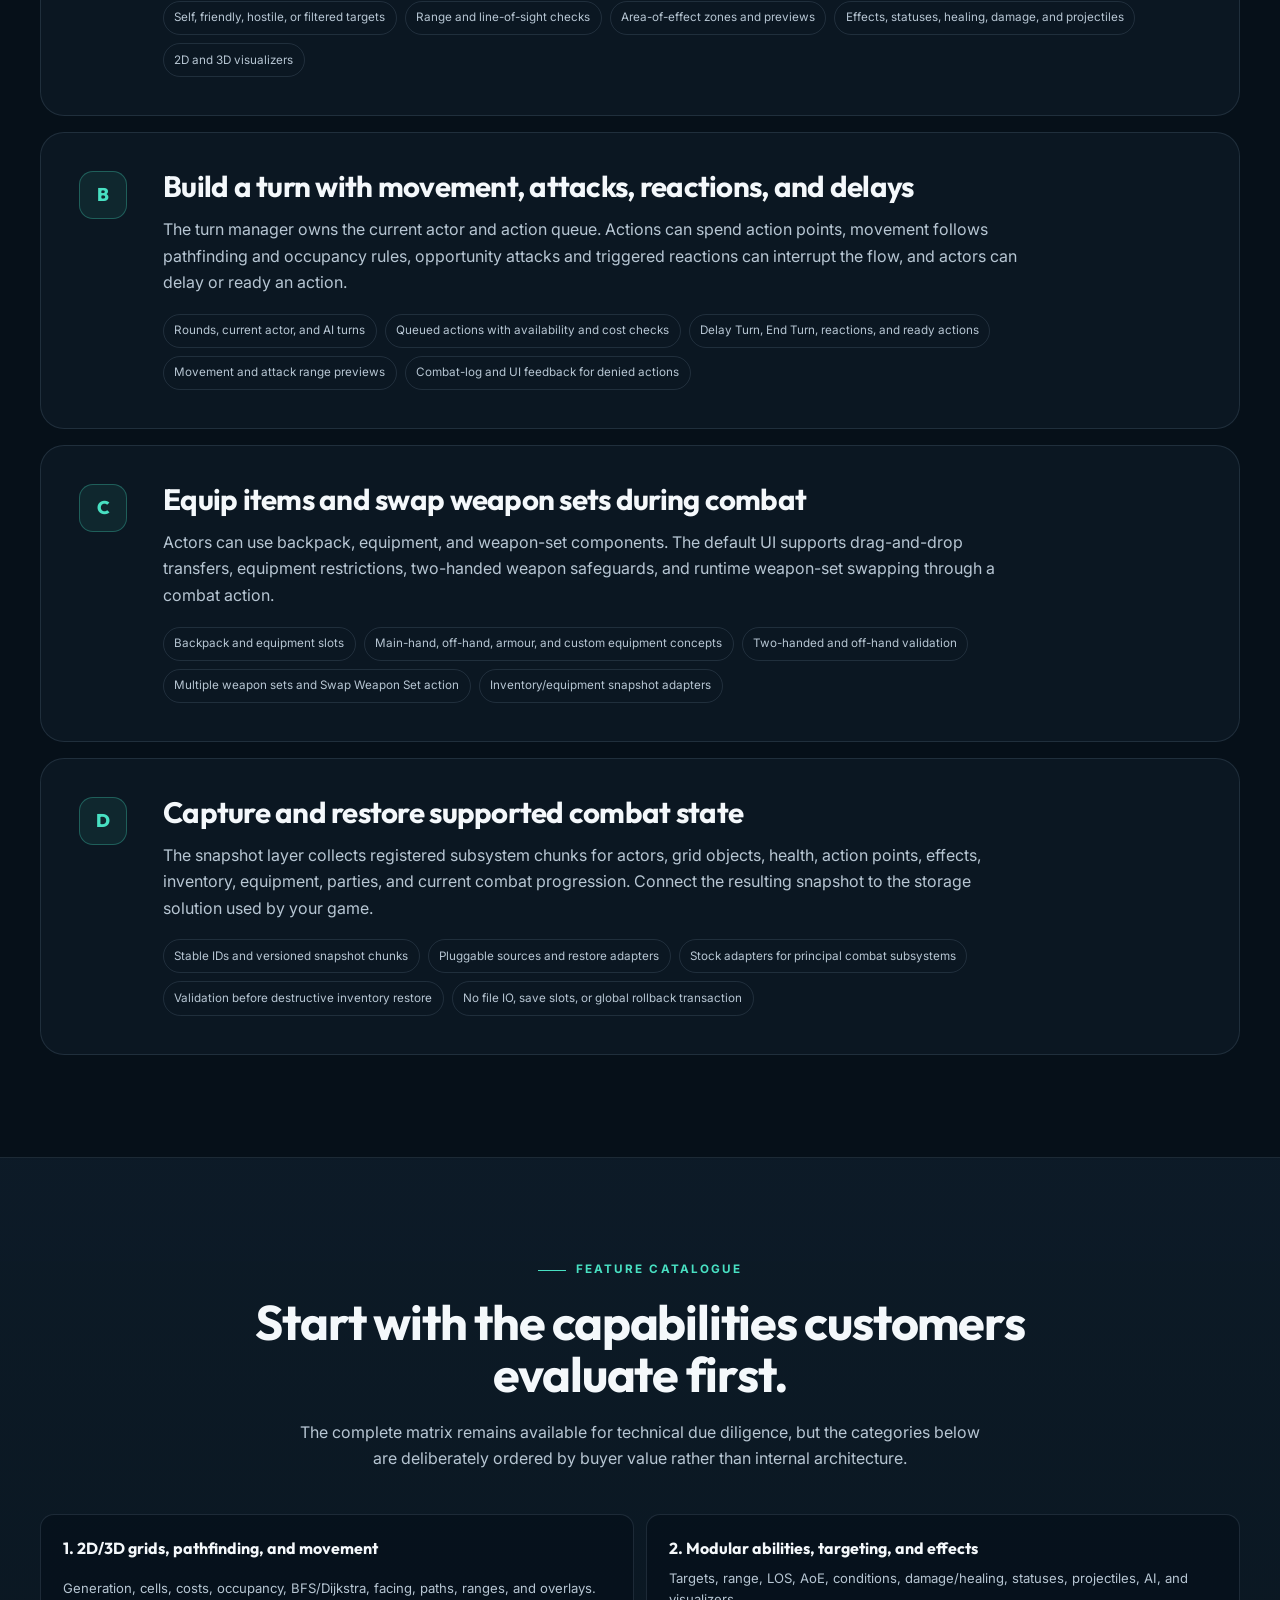
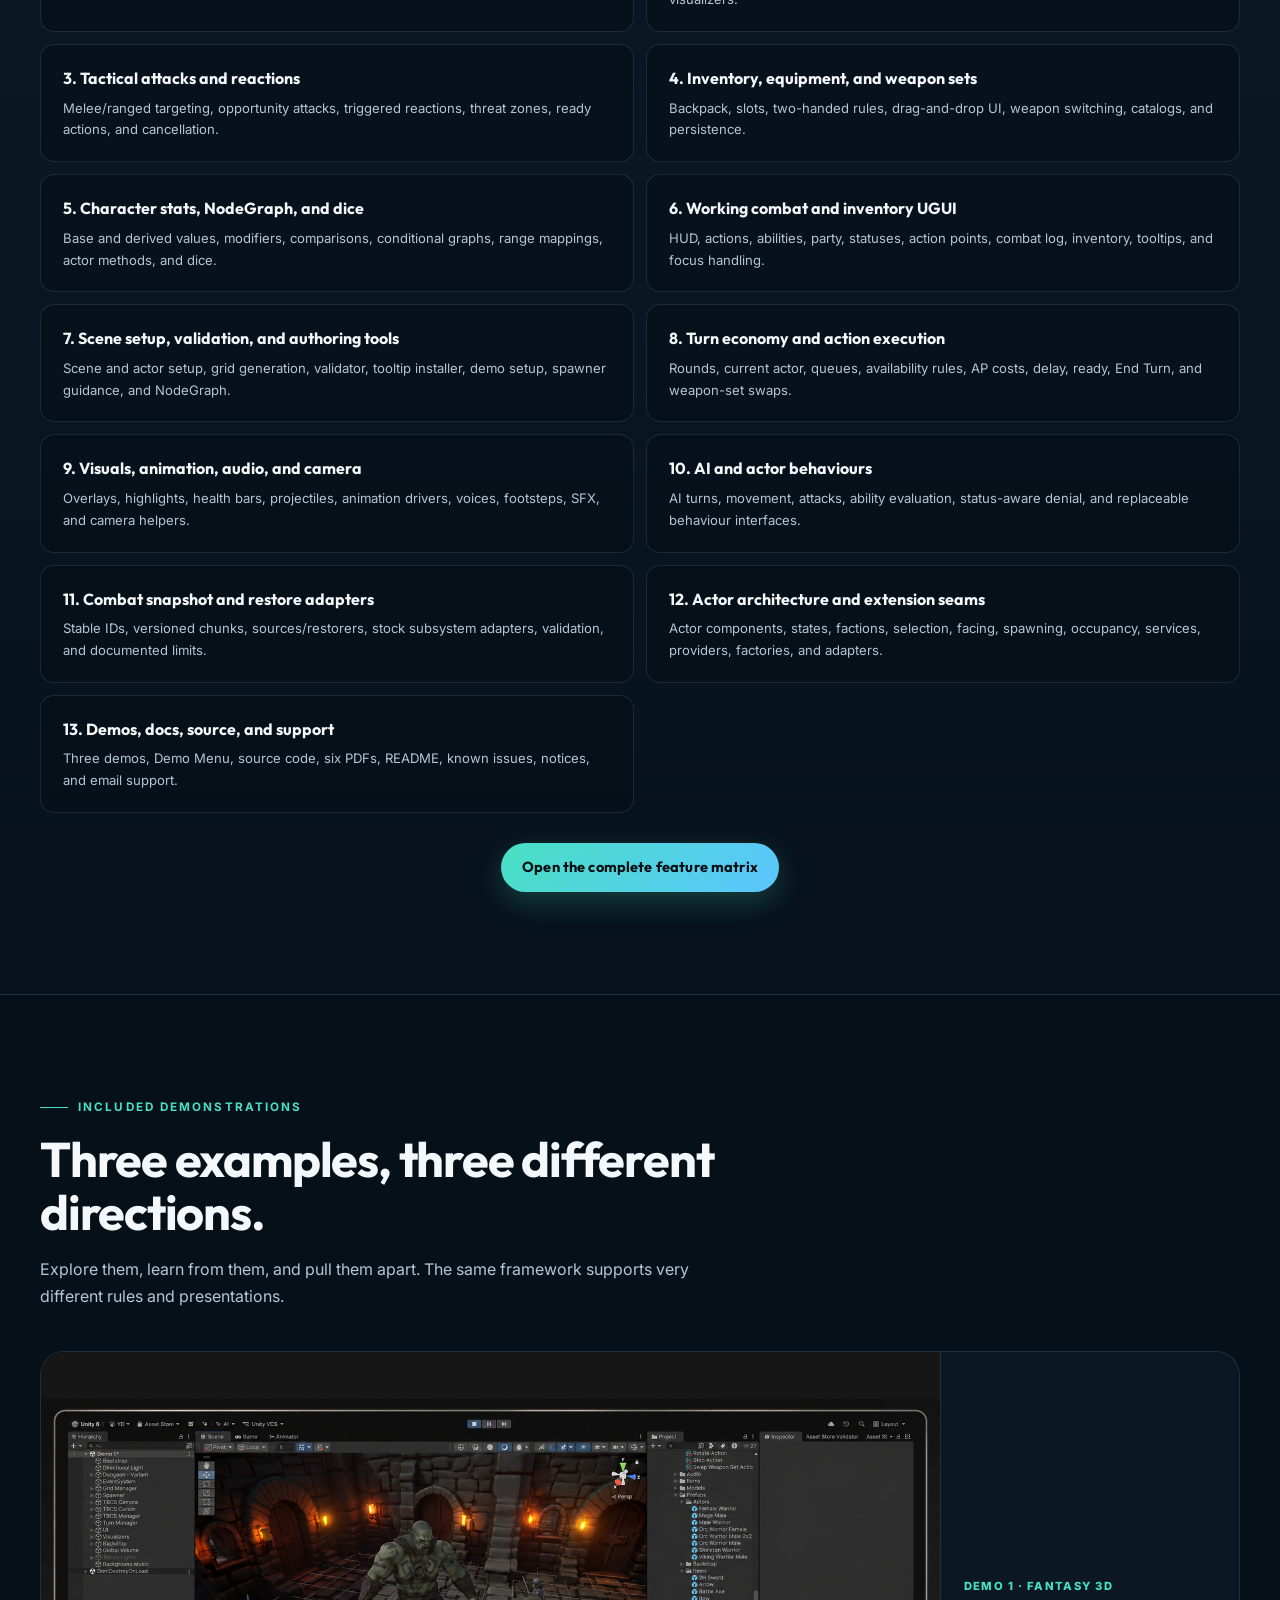
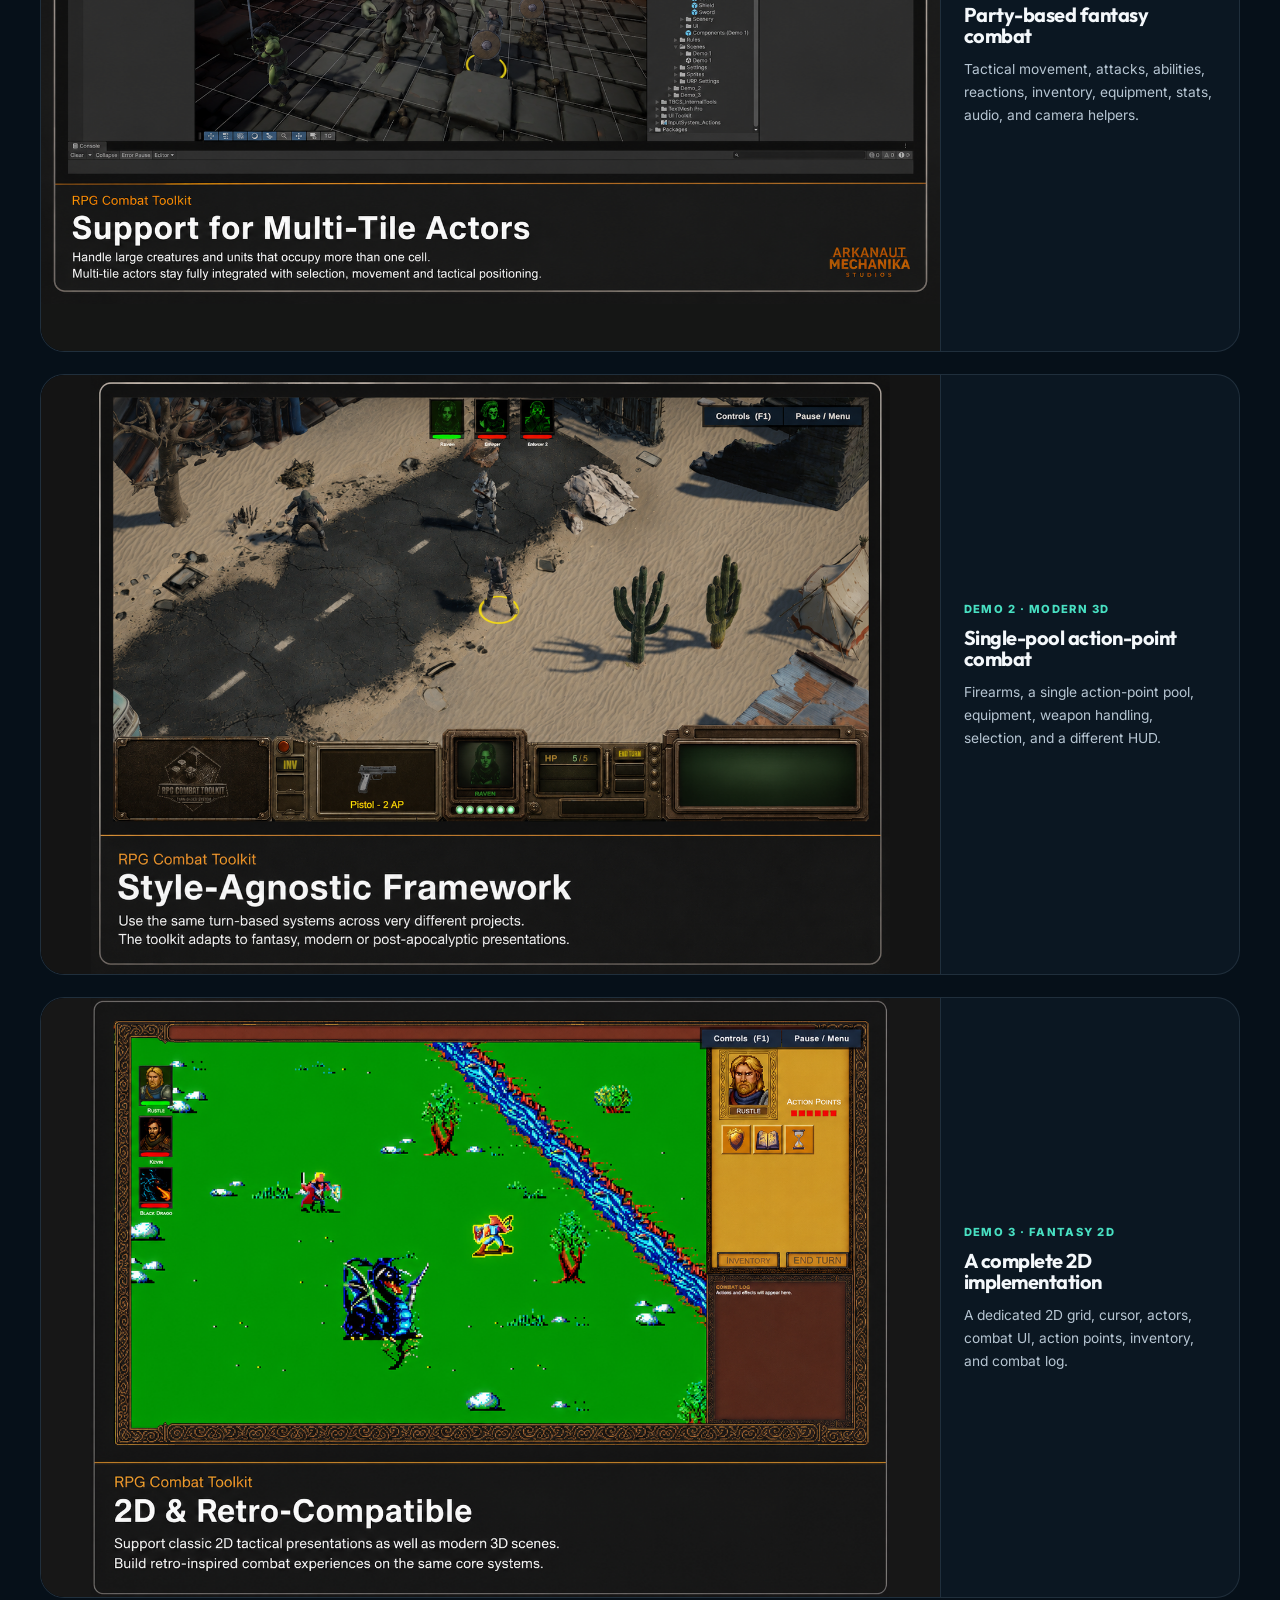
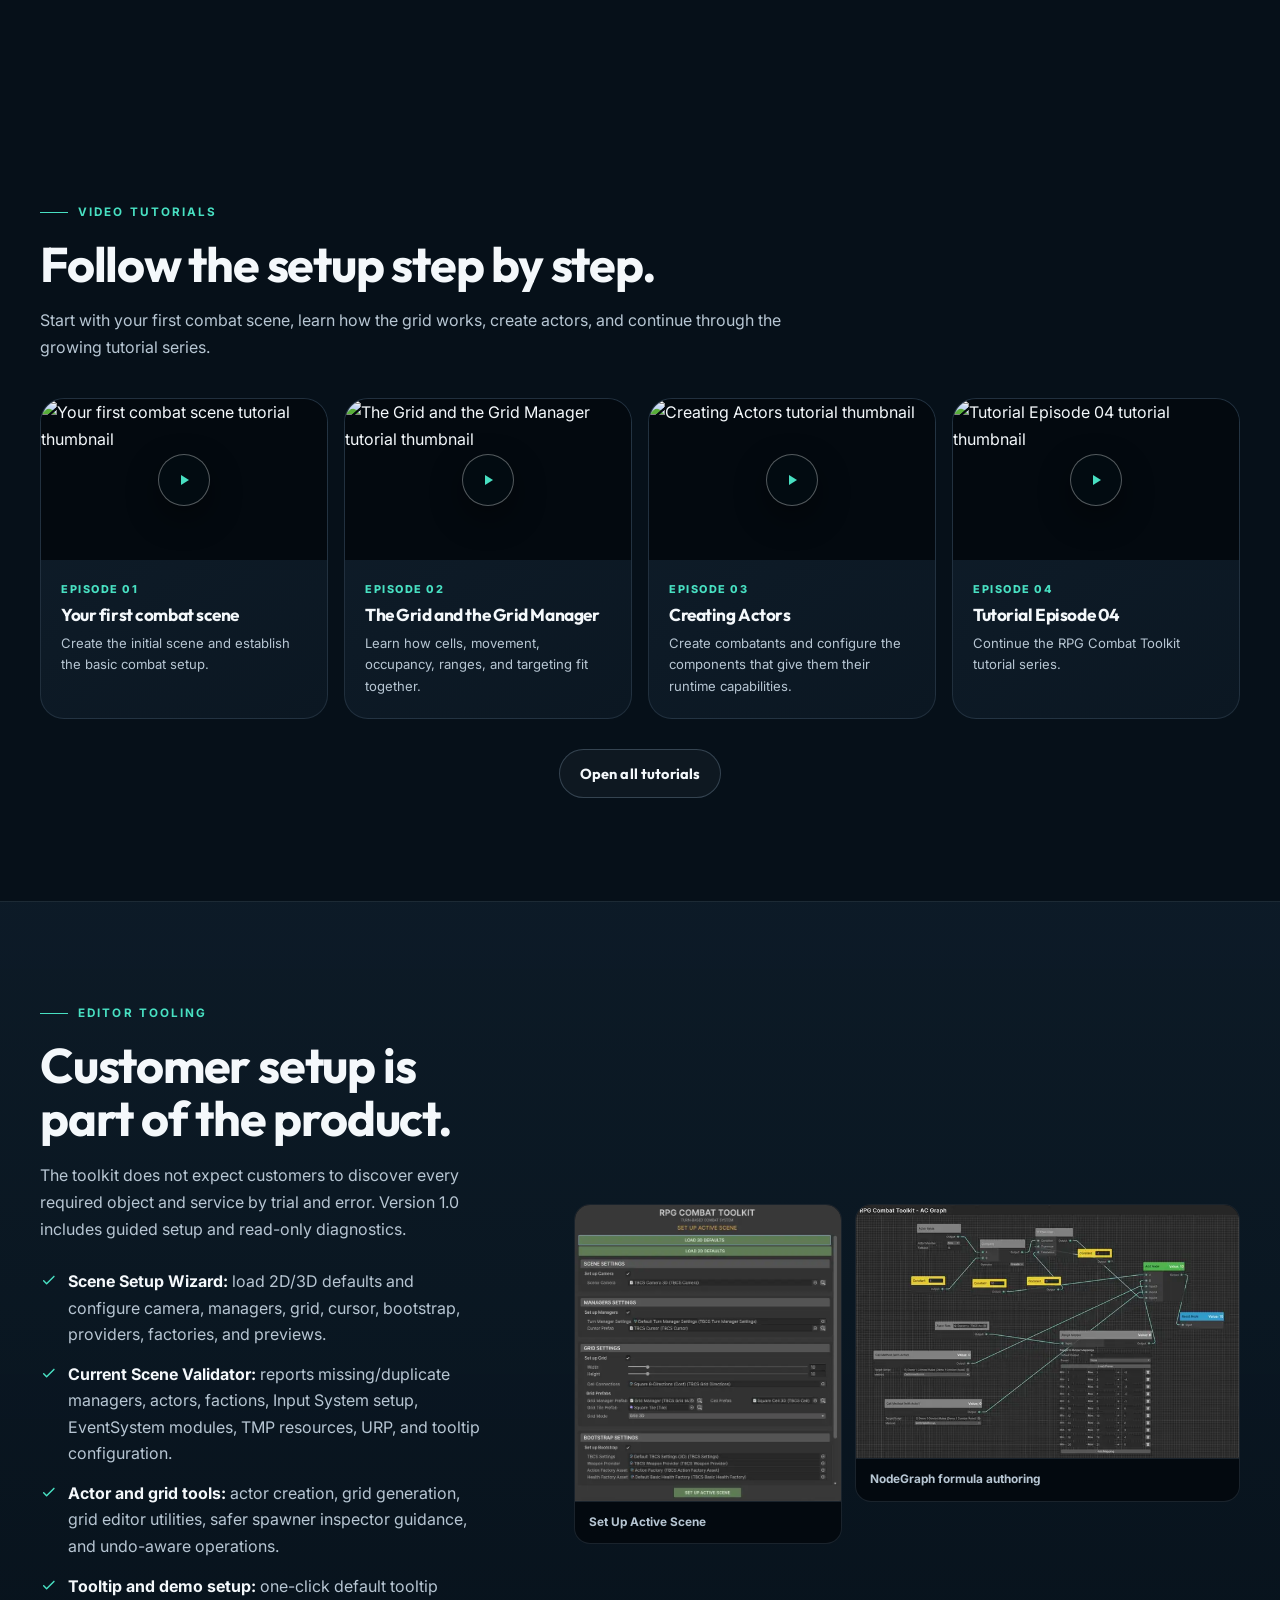
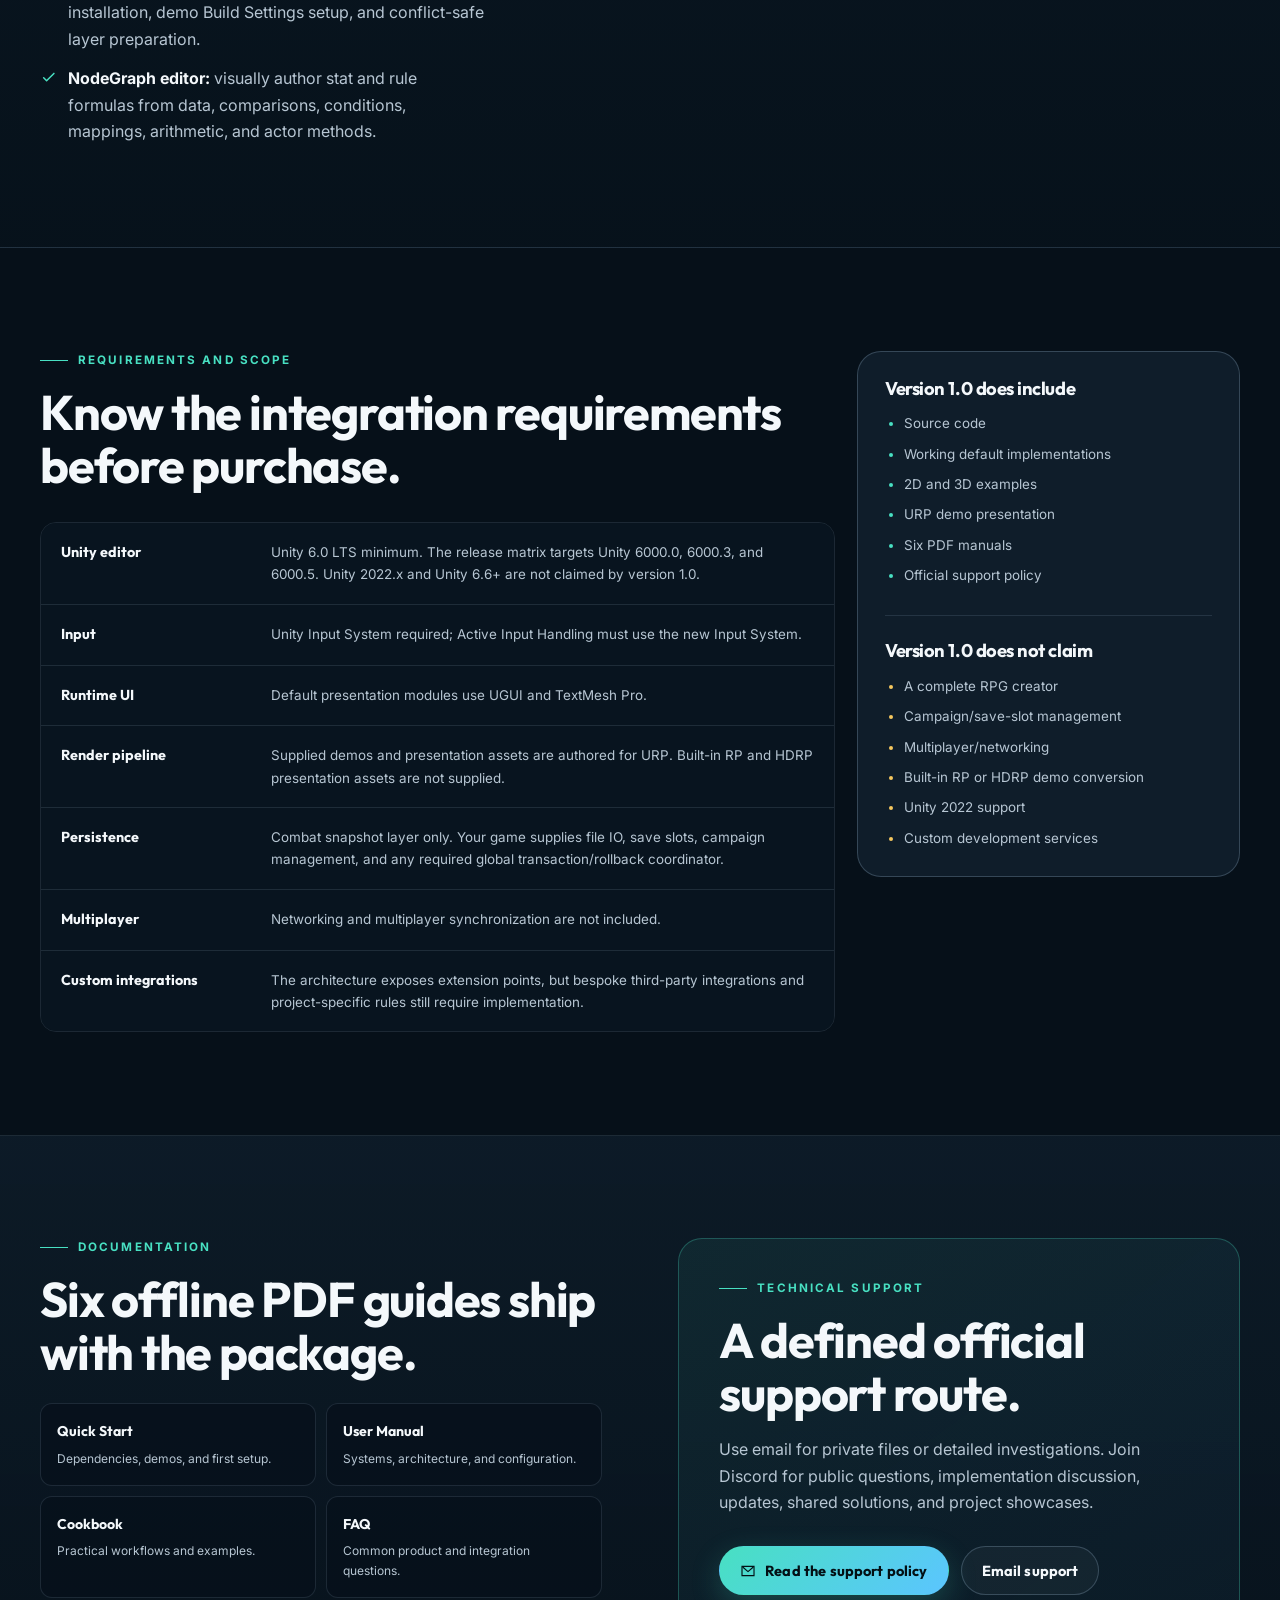
==== commit 19e542eb: "Update RPG Combat Toolkit released-product copy" ====
--- a/index.html
+++ b/index.html
@@ -3,8 +3,8 @@
 <head>
   <meta charset="utf-8">
   <meta name="viewport" content="width=device-width, initial-scale=1">
-  <title>RPG Combat Toolkit — Complete Turn-Based Combat Framework for Unity 6</title>
-  <meta name="description" content="RPG Combat Toolkit is a source-included Unity 6 framework for 2D and 3D tactical combat: grids, movement, abilities, targeting, reactions, inventory, stats, UI, AI, persistence, editor tools, demos, and documentation.">
+  <title>RPG Combat Toolkit — Turn-Based Combat Framework for Unity 6</title>
+  <meta name="description" content="RPG Combat Toolkit is a modular turn-based combat framework for Unity 6, supporting 2D and 3D games with abilities, enemy AI, stats, inventory, reactions, editor tools, and full C# source.">
   <meta name="theme-color" content="#061019">
   <meta name="robots" content="index,follow,max-image-preview:large">
   <link rel="canonical" href="https://arkana-mechanika-studios.github.io/">
@@ -20,13 +20,13 @@
   <meta property="og:type" content="website">
   <meta property="og:site_name" content="Arkana Mechanika Studios">
   <meta property="og:url" content="https://arkana-mechanika-studios.github.io/">
-  <meta property="og:title" content="RPG Combat Toolkit — Complete Turn-Based Combat Framework for Unity 6">
-  <meta property="og:description" content="Build 2D or 3D tactical combat with modular abilities, reactions, inventory, stats, default UI, editor tools, three demos, six PDF guides, and official support.">
+  <meta property="og:title" content="RPG Combat Toolkit — Turn-Based Combat Framework for Unity 6">
+  <meta property="og:description" content="Available now on the Unity Asset Store. Build 2D or 3D turn-based combat with modular abilities, enemy AI, reactions, inventory, stats, editor tools, and full C# source.">
   <meta property="og:image" content="https://arkana-mechanika-studios.github.io/assets/showcase/demo-dungeon-combat.webp">
   <meta property="og:image:alt" content="RPG Combat Toolkit 3D dungeon combat demonstration">
   <meta name="twitter:card" content="summary_large_image">
   <meta name="twitter:title" content="RPG Combat Toolkit for Unity 6">
-  <meta name="twitter:description" content="2D/3D tactical combat, modular abilities, reactions, inventory, stats, UI, AI, persistence, editor tools, and demos.">
+  <meta name="twitter:description" content="Available now: a modular Unity 6 combat framework for 2D and 3D games, with abilities, enemy AI, reactions, inventory, editor tools, and full C# source.">
   <meta name="twitter:image" content="https://arkana-mechanika-studios.github.io/assets/showcase/demo-dungeon-combat.webp">
 
   <script type="application/ld+json">
@@ -84,19 +84,19 @@
     <section class="hero section product-hero">
       <div class="container hero-layout">
         <div class="hero-copy reveal">
-          <p class="eyebrow"><span></span> Source-included Unity 6 framework</p>
-          <h1 class="product-title"><span>RPG Combat Toolkit</span><em>Complete turn-based combat framework for Unity 6</em></h1>
+          <p class="eyebrow"><span></span> Available now on the Unity Asset Store</p>
+          <h1 class="product-title"><span>RPG Combat Toolkit</span><em>A modular turn-based RPG combat framework for Unity</em></h1>
           <p class="hero-lede">
-            Build 2D or 3D tactical combat without recreating the same foundation from project to project. The toolkit combines <strong>grid movement and pathfinding, modular abilities and targeting, tactical reactions, inventory and equipment, character rules, working UGUI, editor tools, AI, and combat snapshots</strong> in one extensible package.
+            Build tactical RPGs and other combat-focused games with a source-included framework for 2D and 3D projects. It brings together <strong>grid movement, actors, stats, actions and abilities, effects, reactions, inventory and equipment, enemy AI, combat logging, editor tools, and three combat demos</strong>.
           </p>
           <div class="hero-actions">
             <a class="button button--primary" href="https://assetstore.unity.com/packages/slug/397892" target="_blank" rel="noopener noreferrer"><svg aria-hidden="true"><use href="/assets/icons.svg#external"></use></svg> Get it on the Unity Asset Store</a>
-            <a class="button button--secondary" href="https://arkana-mechanika-studios.itch.io/rpg-combat-toolkit-demo-1" target="_blank" rel="noopener noreferrer"><svg aria-hidden="true"><use href="/assets/icons.svg#play"></use></svg> Play the public demo</a>
+            <a class="button button--secondary" href="https://arkana-mechanika-studios.itch.io/rpg-combat-toolkit-demo-1" target="_blank" rel="noopener noreferrer"><svg aria-hidden="true"><use href="/assets/icons.svg#play"></use></svg> Try the Demo</a>
           </div>
           <ul class="hero-facts" aria-label="Key product facts">
             <li>Unity 6.0 LTS minimum</li>
             <li>2D and 3D workflows</li>
-            <li>Source code included</li>
+            <li>Full C# source included</li>
             <li>Demo Menu + 3 combat demos</li>
             <li>6 offline PDF guides</li>
             <li>Official email support</li>
@@ -139,7 +139,7 @@
           <article class="priority-card reveal"><span class="priority-rank">03</span><h3>Tactical actions and reactions</h3><p>Combine attacks, action-point costs, opportunity attacks, triggered reactions, ready actions, delayed turns, weapon-set swaps, and guarded End Turn behavior.</p><ul><li>Attacks</li><li>Action points</li><li>Reactions</li><li>Ready</li><li>Delay</li></ul></article>
           <article class="priority-card reveal"><span class="priority-rank">04</span><h3>Inventory, equipment, and character rules</h3><p>Use backpack and equipment systems, weapon sets, two-handed safeguards, health, statuses, stat modifiers, dice, and visual NodeGraph formulas.</p><ul><li>Inventory</li><li>Equipment</li><li>Weapon sets</li><li>Stats</li><li>NodeGraph</li></ul></article>
           <article class="priority-card reveal"><span class="priority-rank">05</span><h3>Working UGUI and three demonstrations</h3><p>Test the framework through supplied combat, inventory, initiative, action, ability, status, tooltip, party, combat-log, and turn-control interfaces in three distinct demos.</p><ul><li>Combat HUD</li><li>Inventory UI</li><li>3 demos</li><li>2D example</li><li>3D examples</li></ul></article>
-          <article class="priority-card reveal"><span class="priority-rank">06</span><h3>Editor tools, source, AI, and snapshots</h3><p>Set up and validate scenes, author actors and formulas, inspect and extend the source, use default AI paths, and connect supported combat snapshots to your own storage layer.</p><ul><li>Scene wizard</li><li>Validator</li><li>Source code</li><li>AI</li><li>Snapshots</li></ul></article>
+          <article class="priority-card reveal"><span class="priority-rank">06</span><h3>Enemy AI, editor tools, source, and snapshots</h3><p>Set up and validate scenes, author actors and formulas, inspect and extend the source, use default enemy AI behaviours, and connect supported combat snapshots to your own storage layer.</p><ul><li>Scene wizard</li><li>Validator</li><li>Full C# source</li><li>Enemy AI</li><li>Snapshots</li></ul></article>
         </div>
 
         <div class="package-structure reveal">
@@ -303,4 +303,4 @@
 
   <script src="/site.js" defer></script>
 </body>
-</html>+</html>
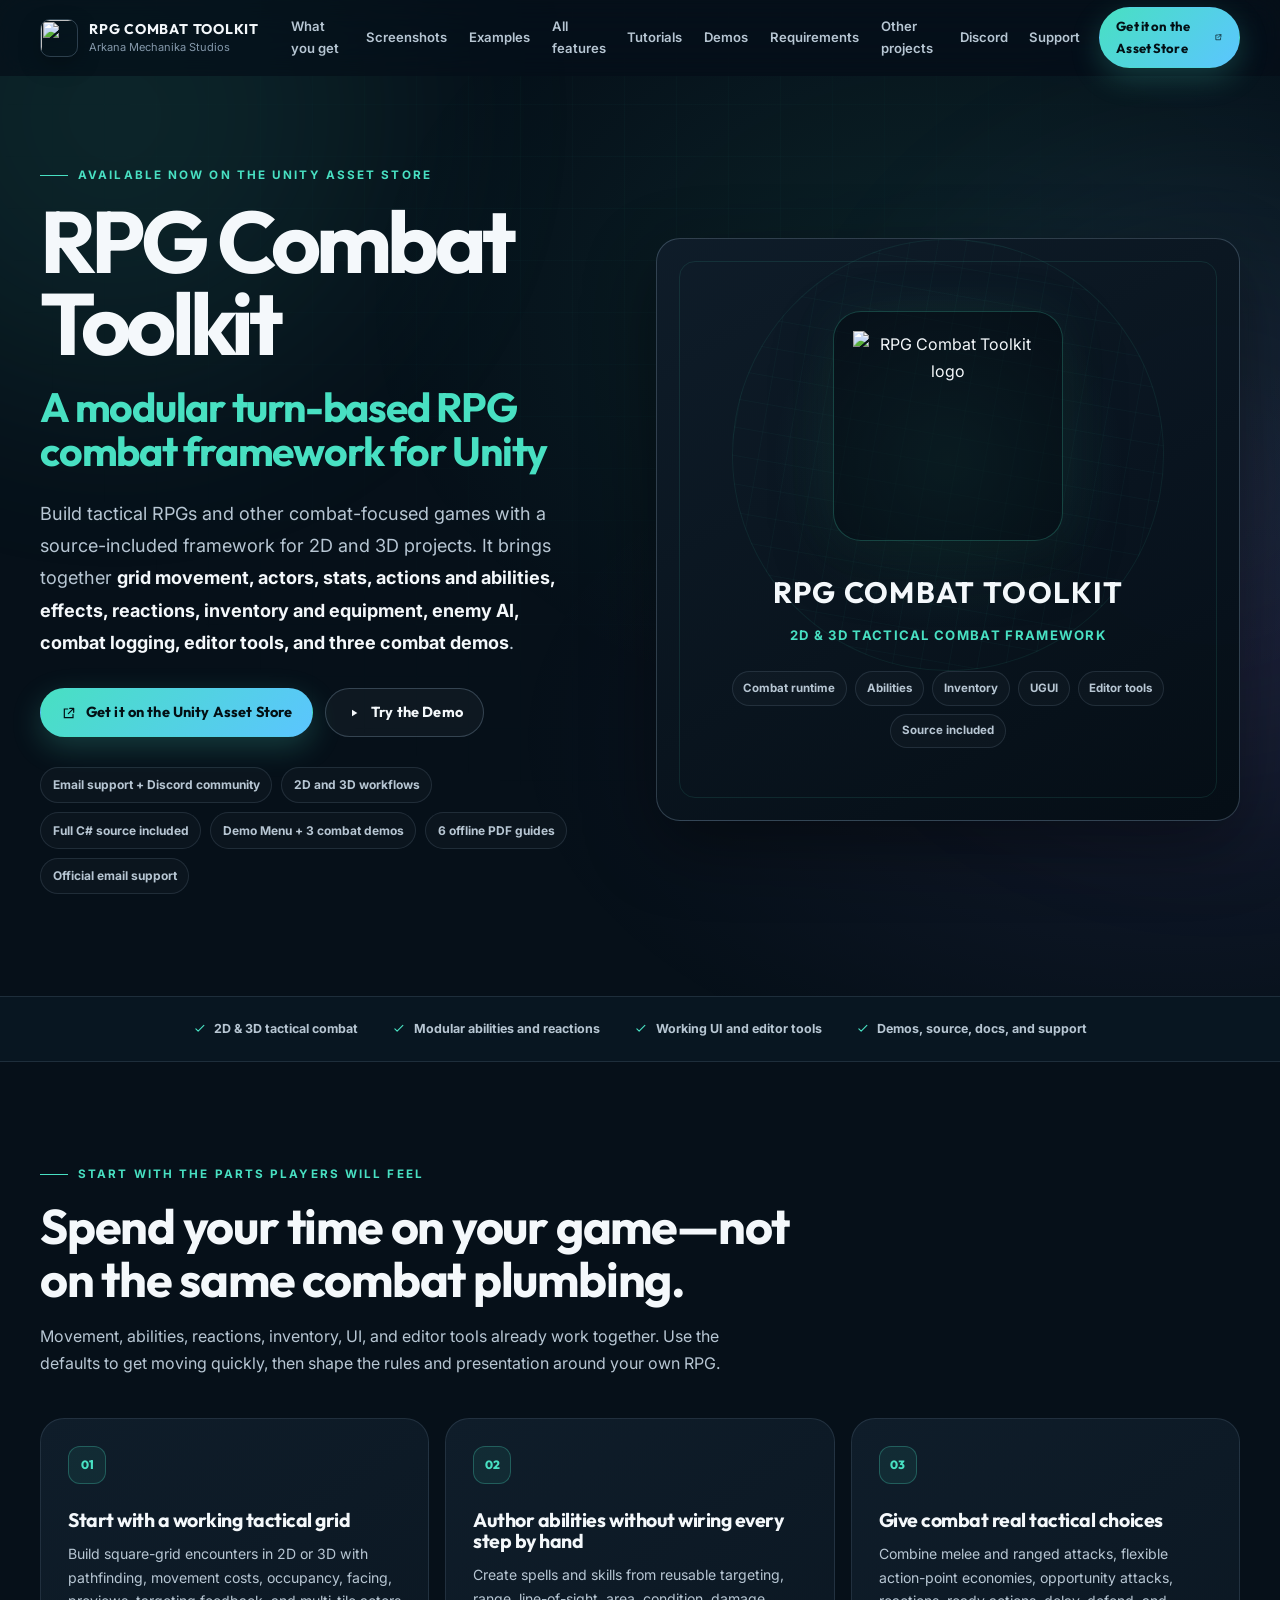
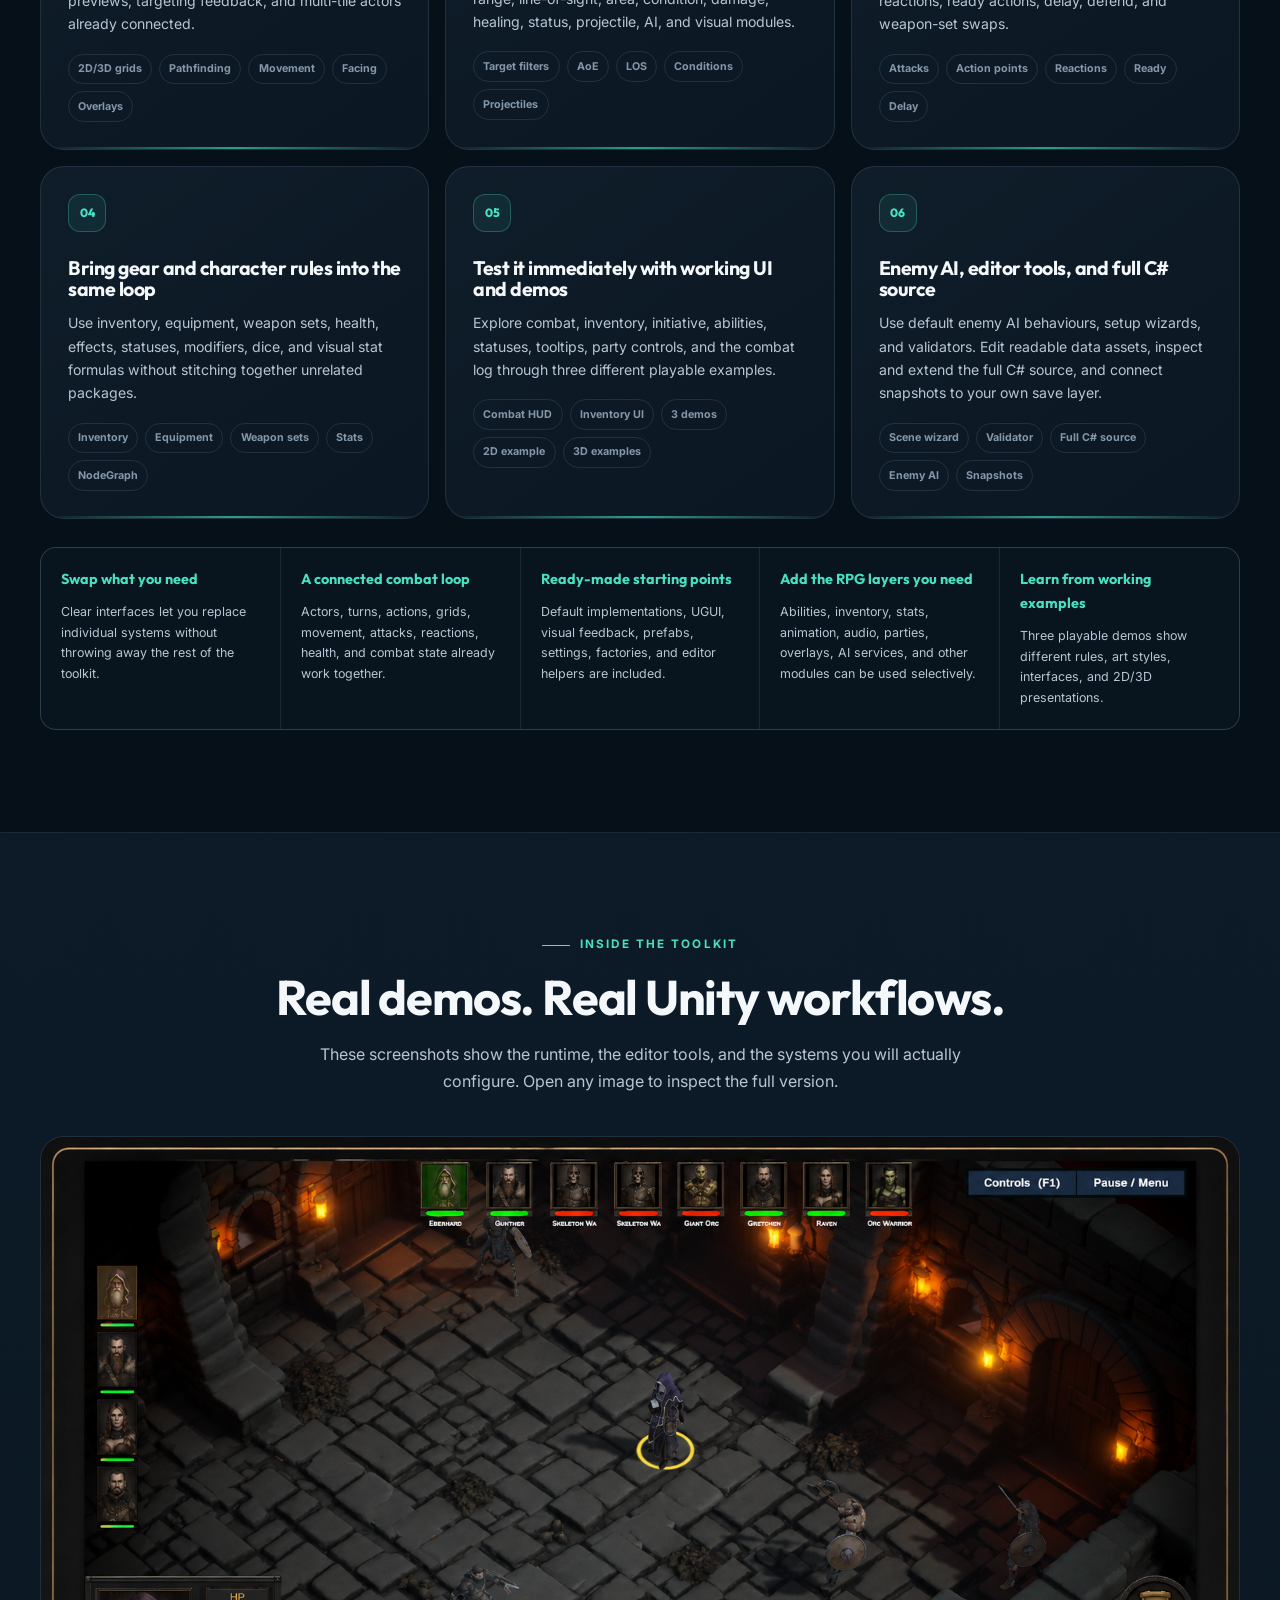
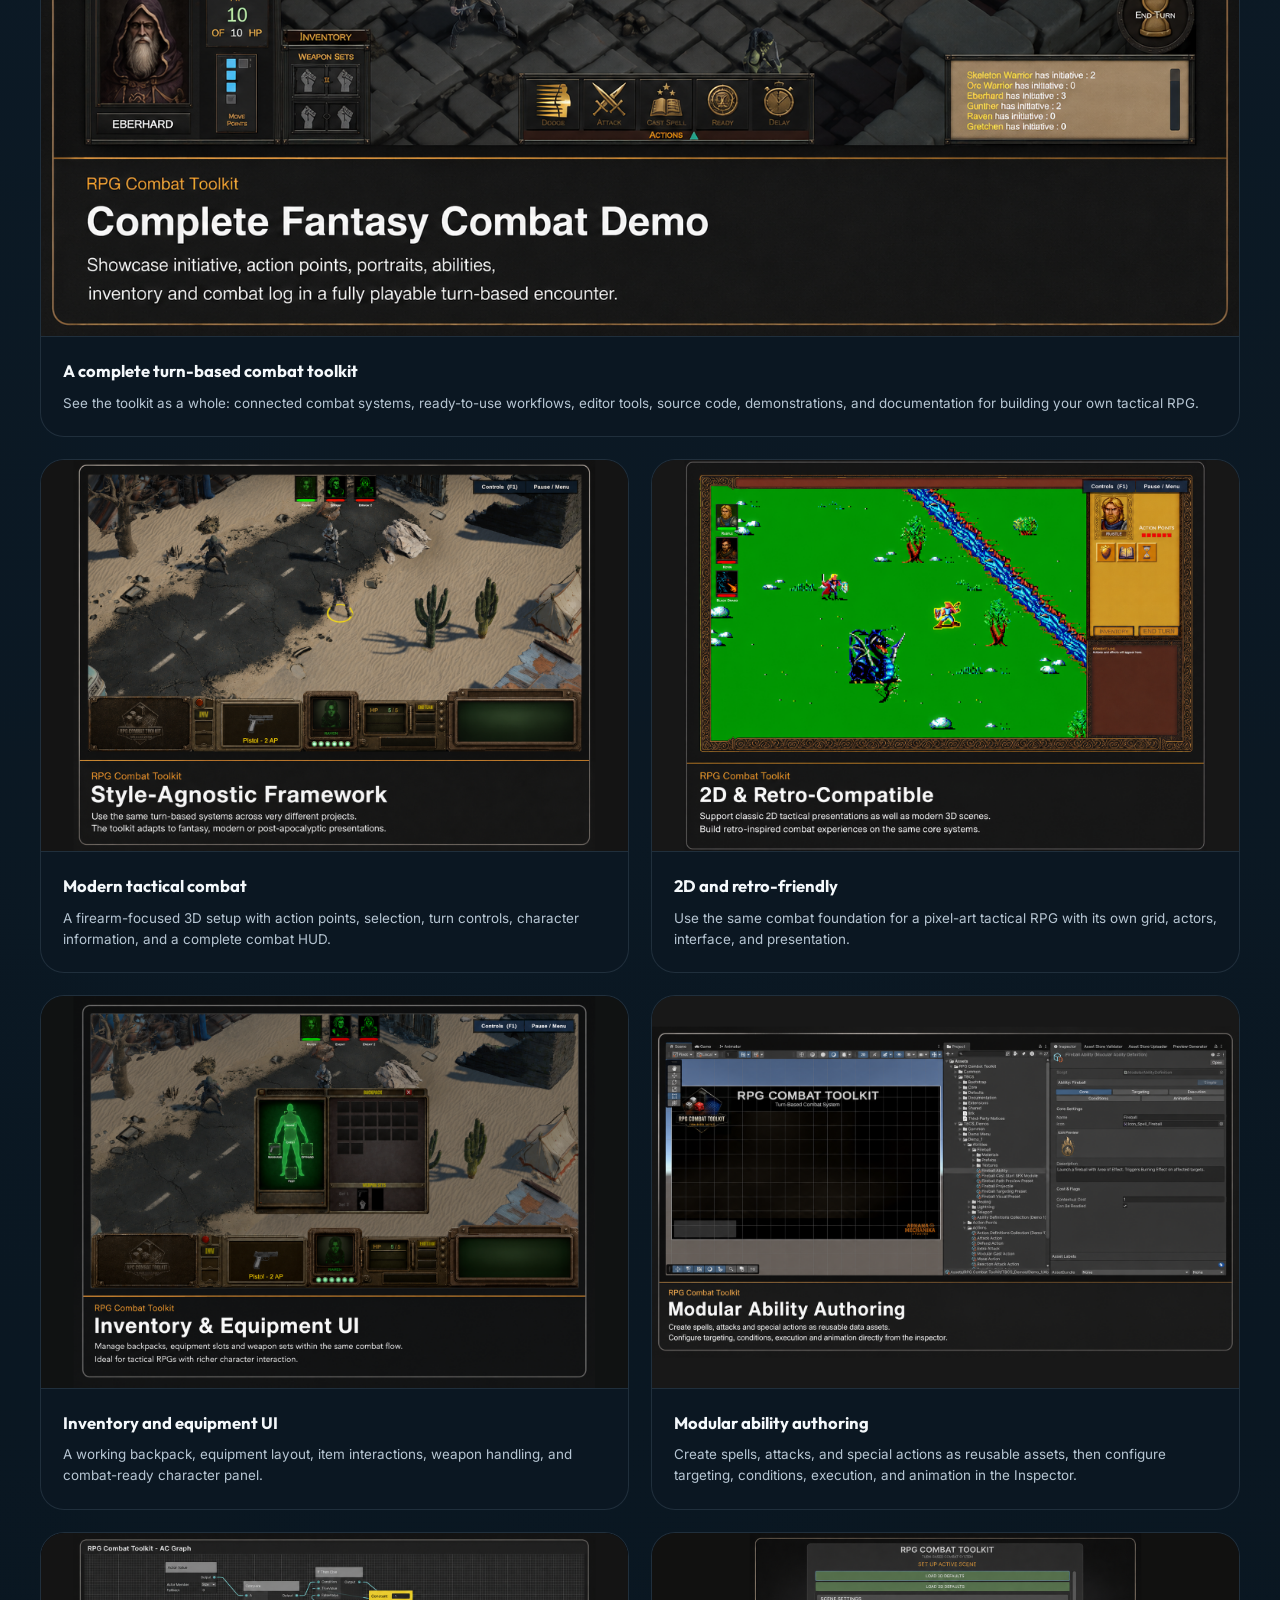
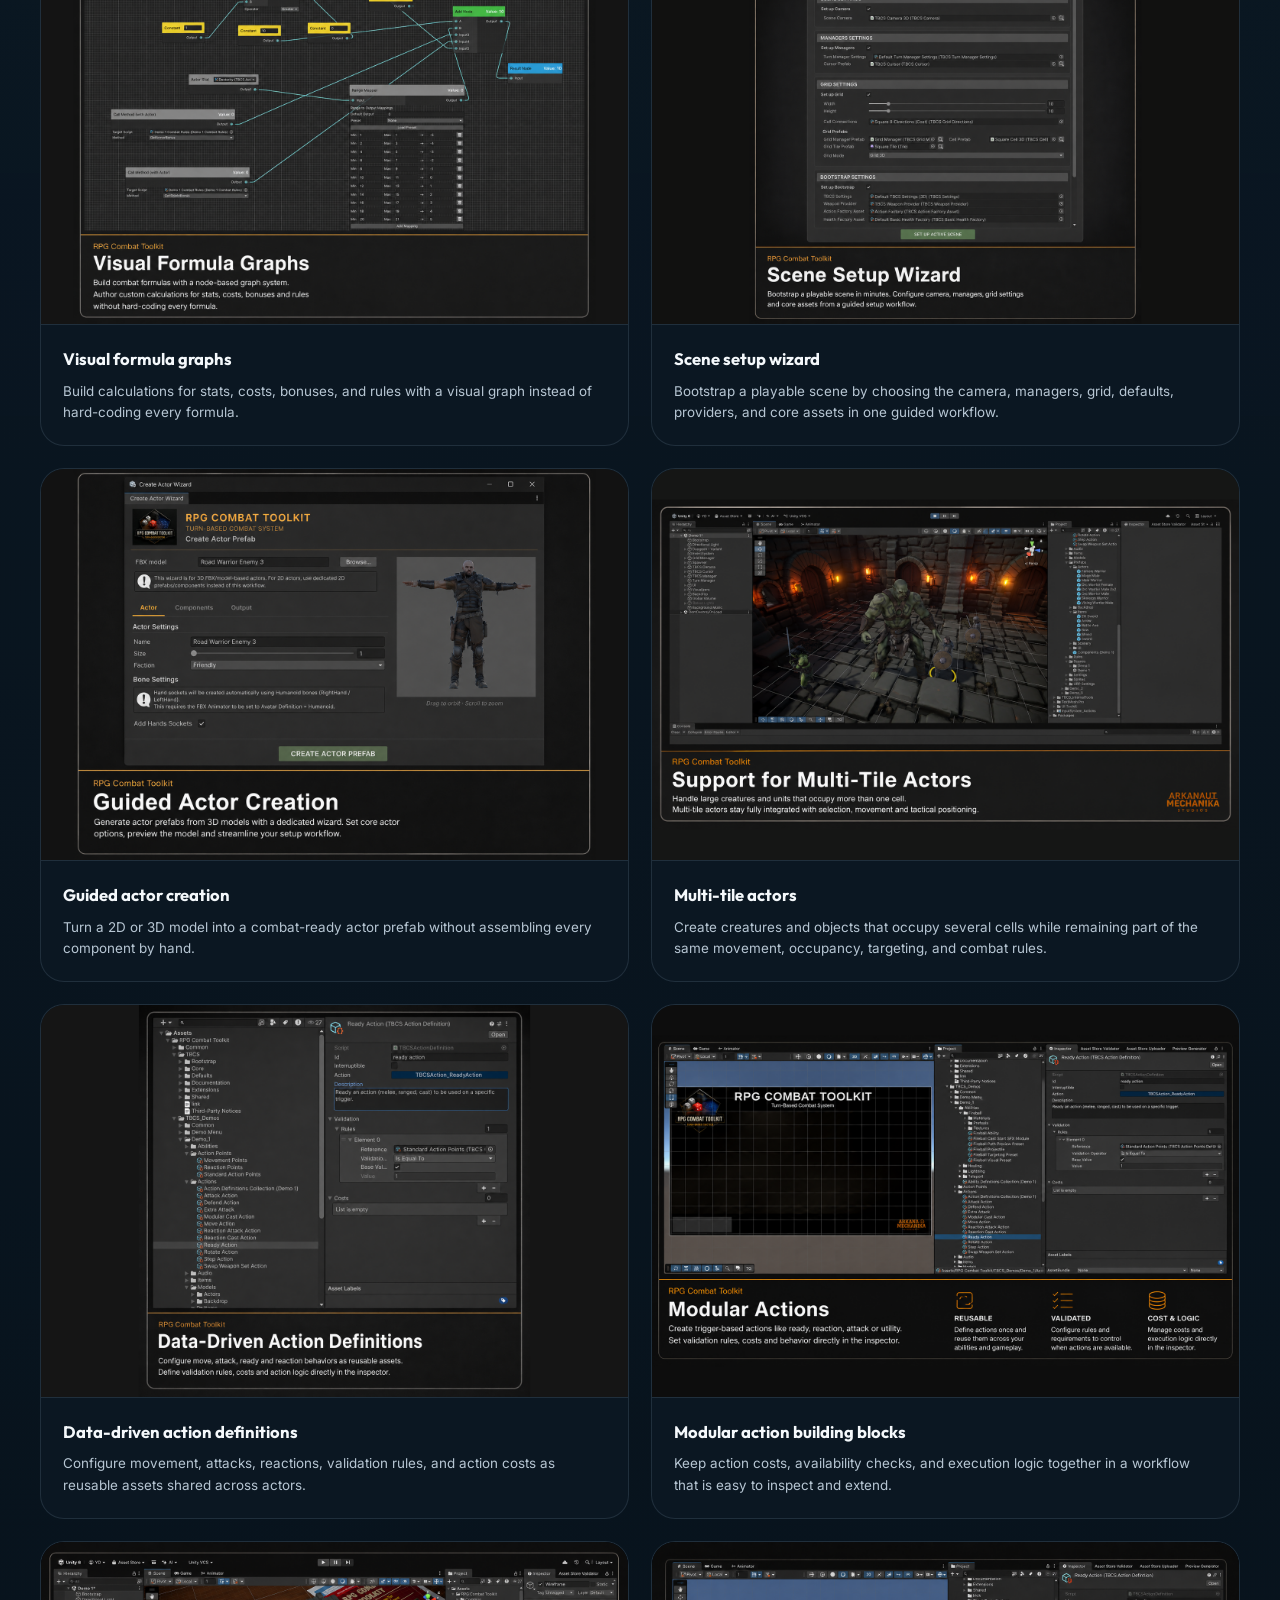
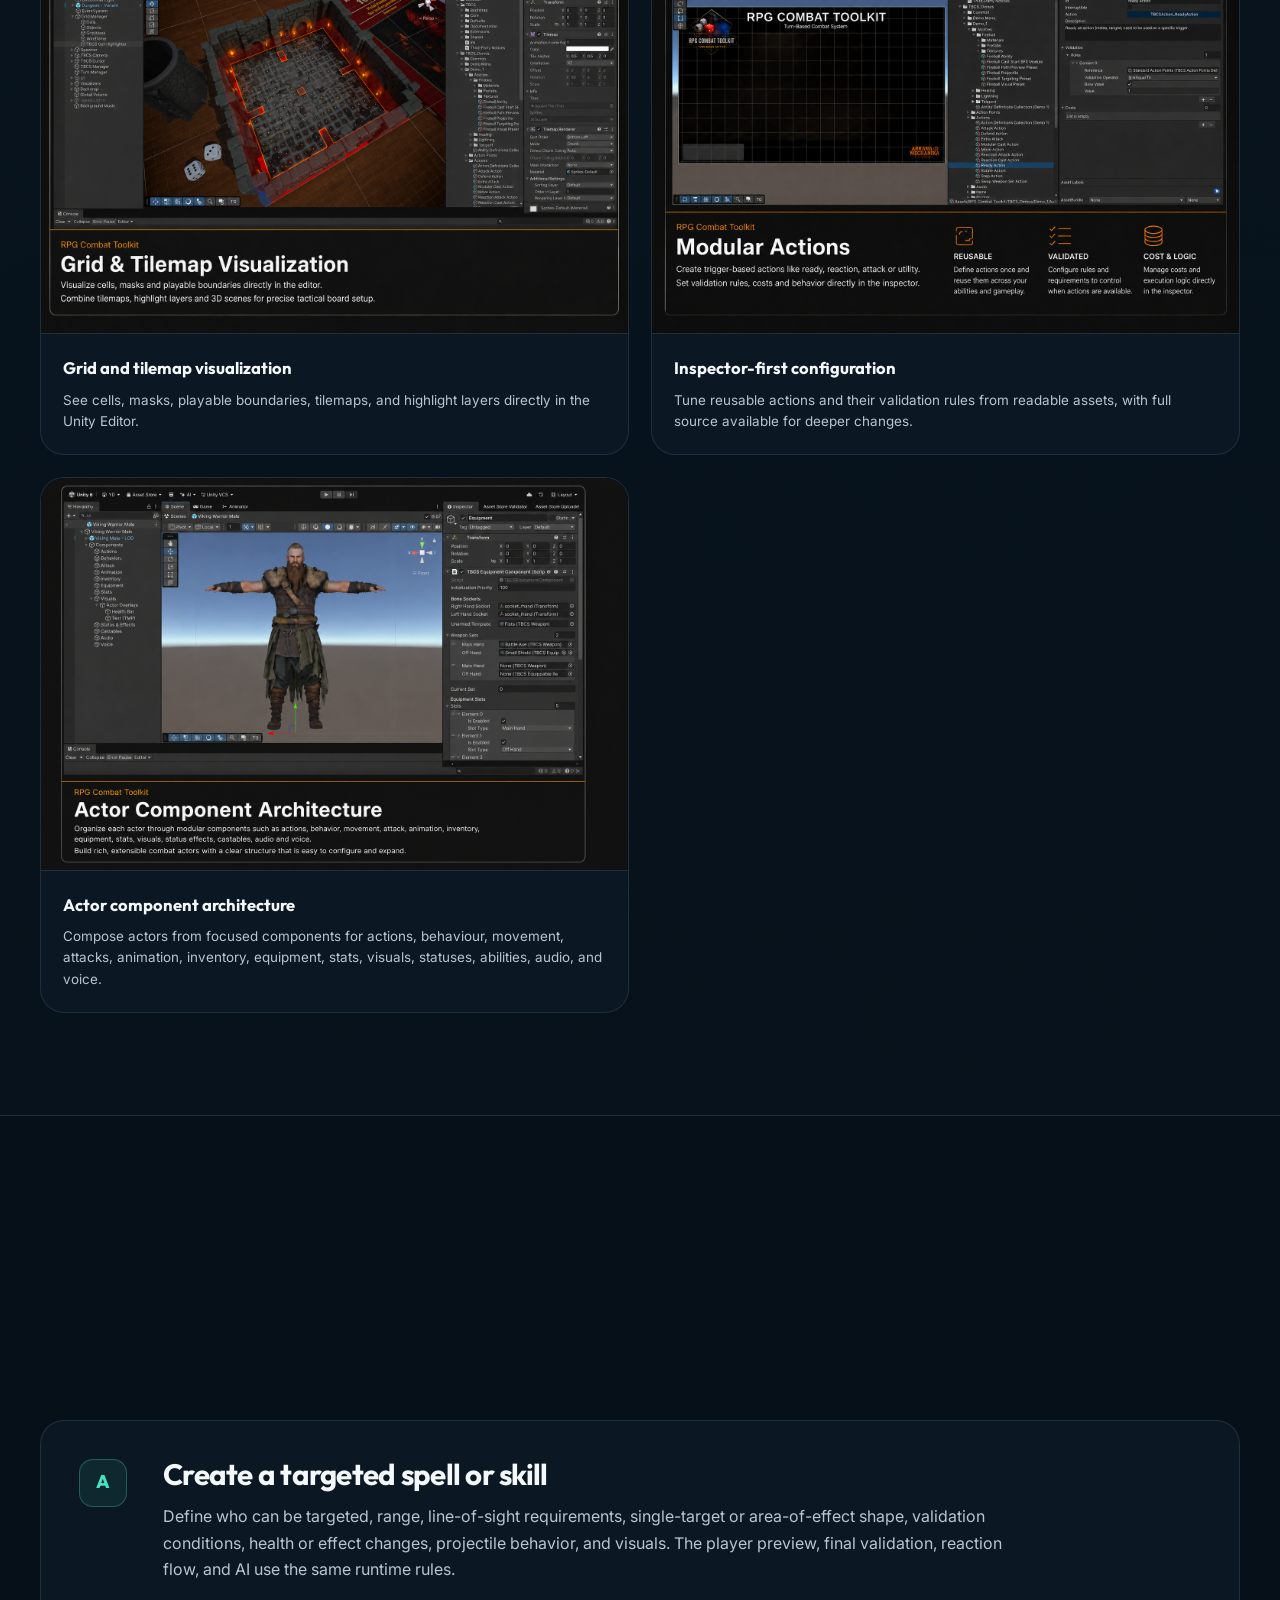
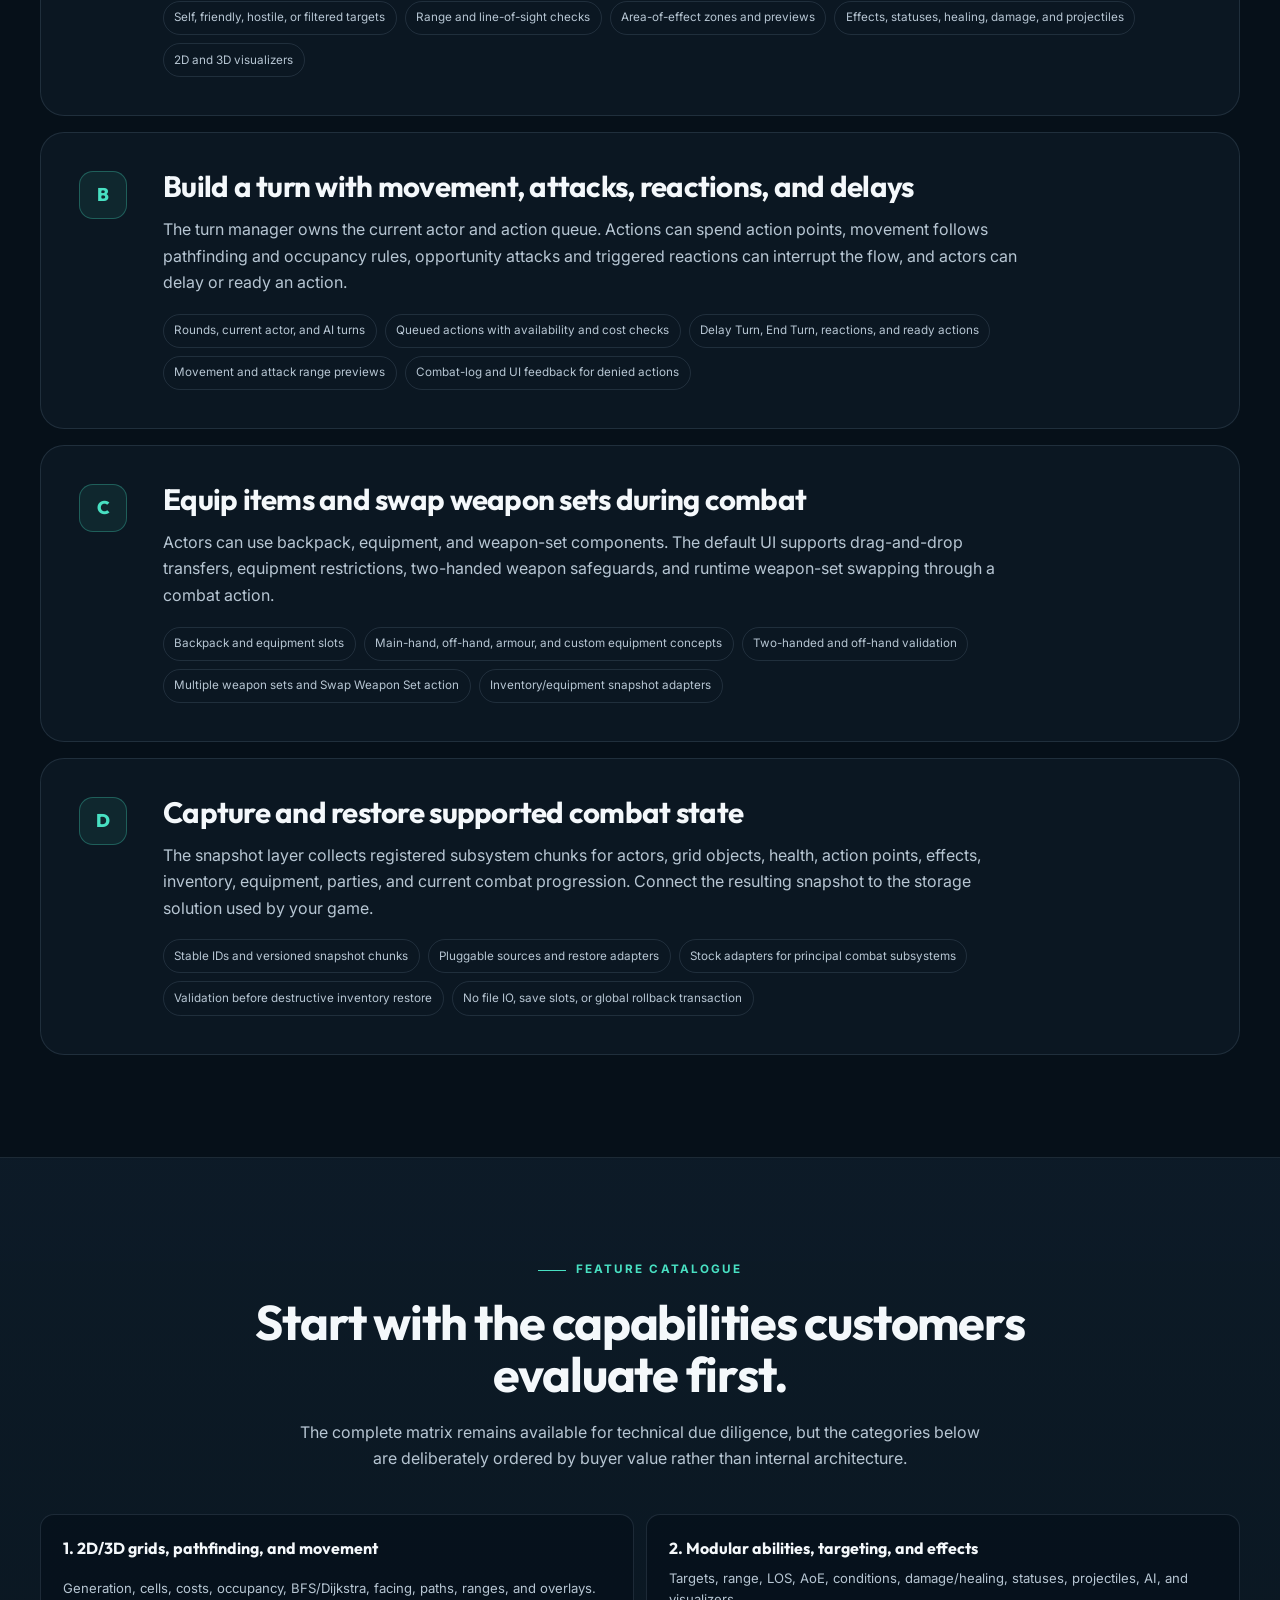
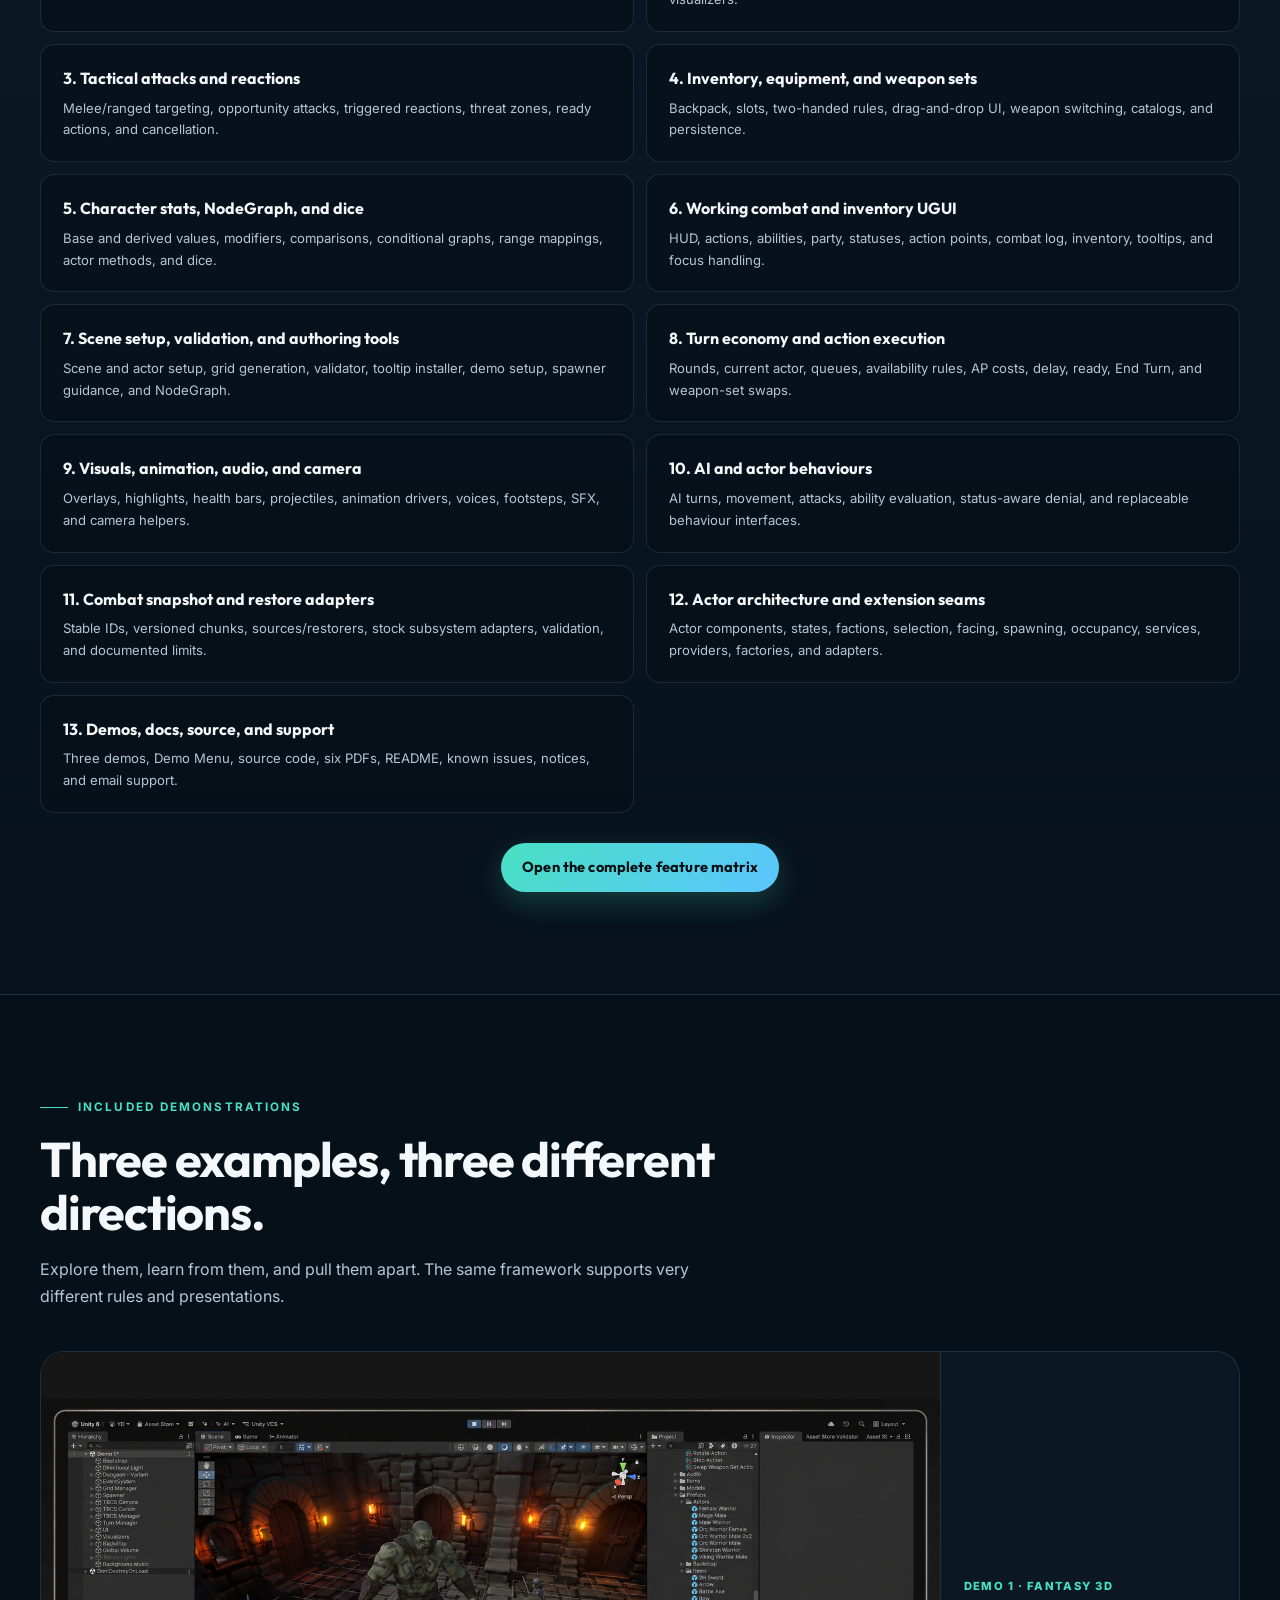
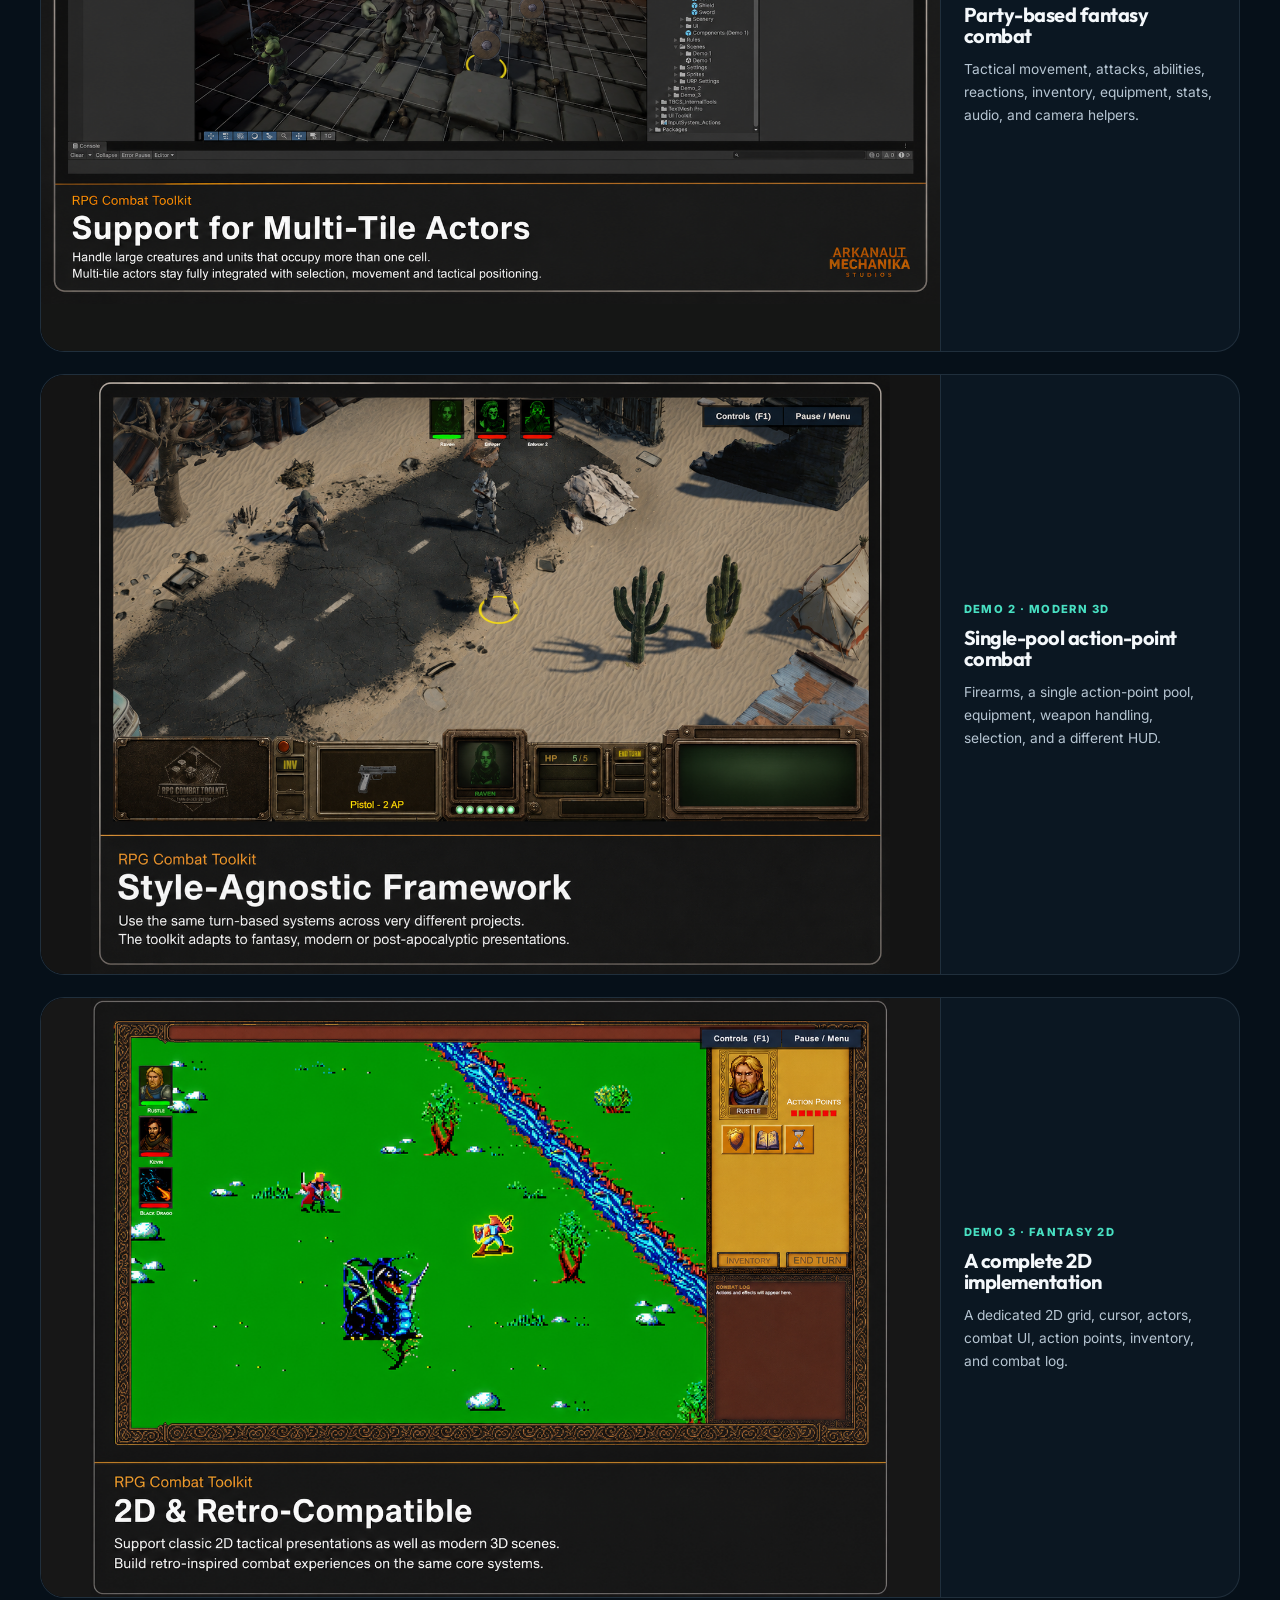
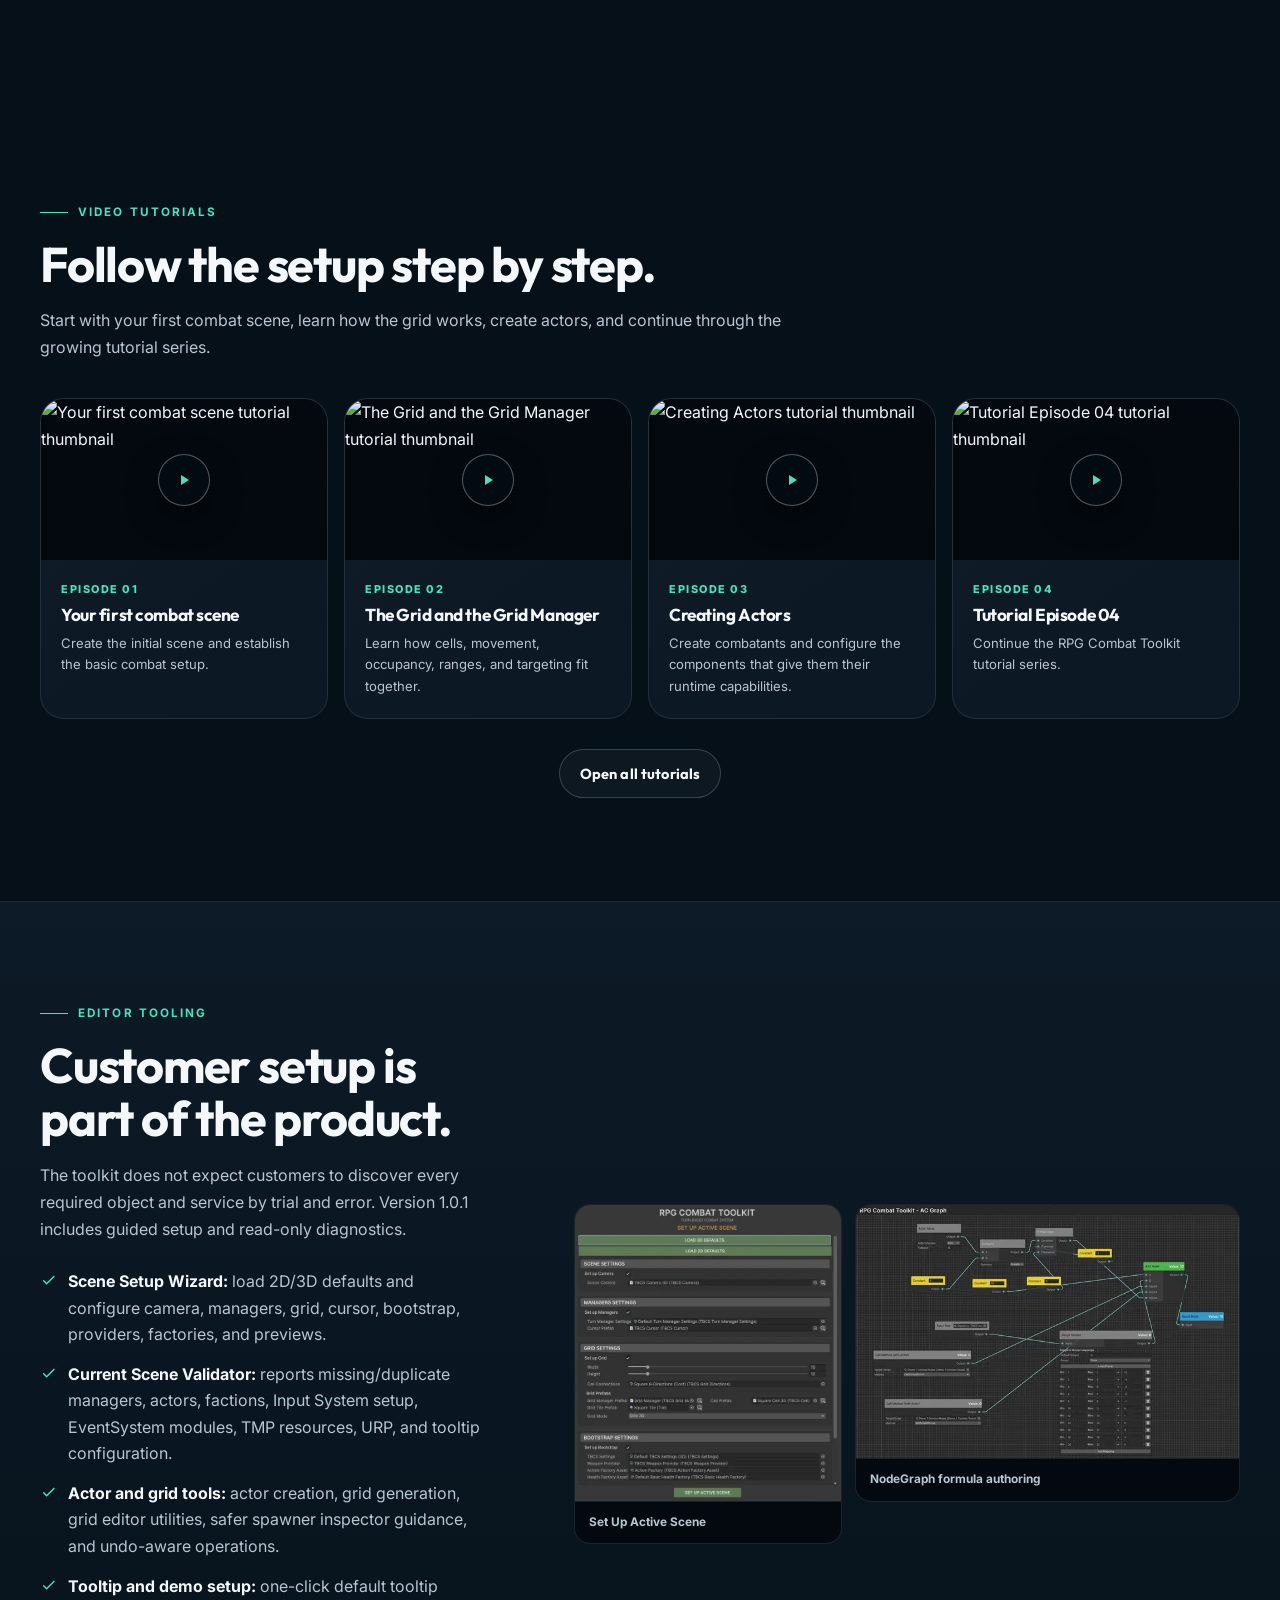
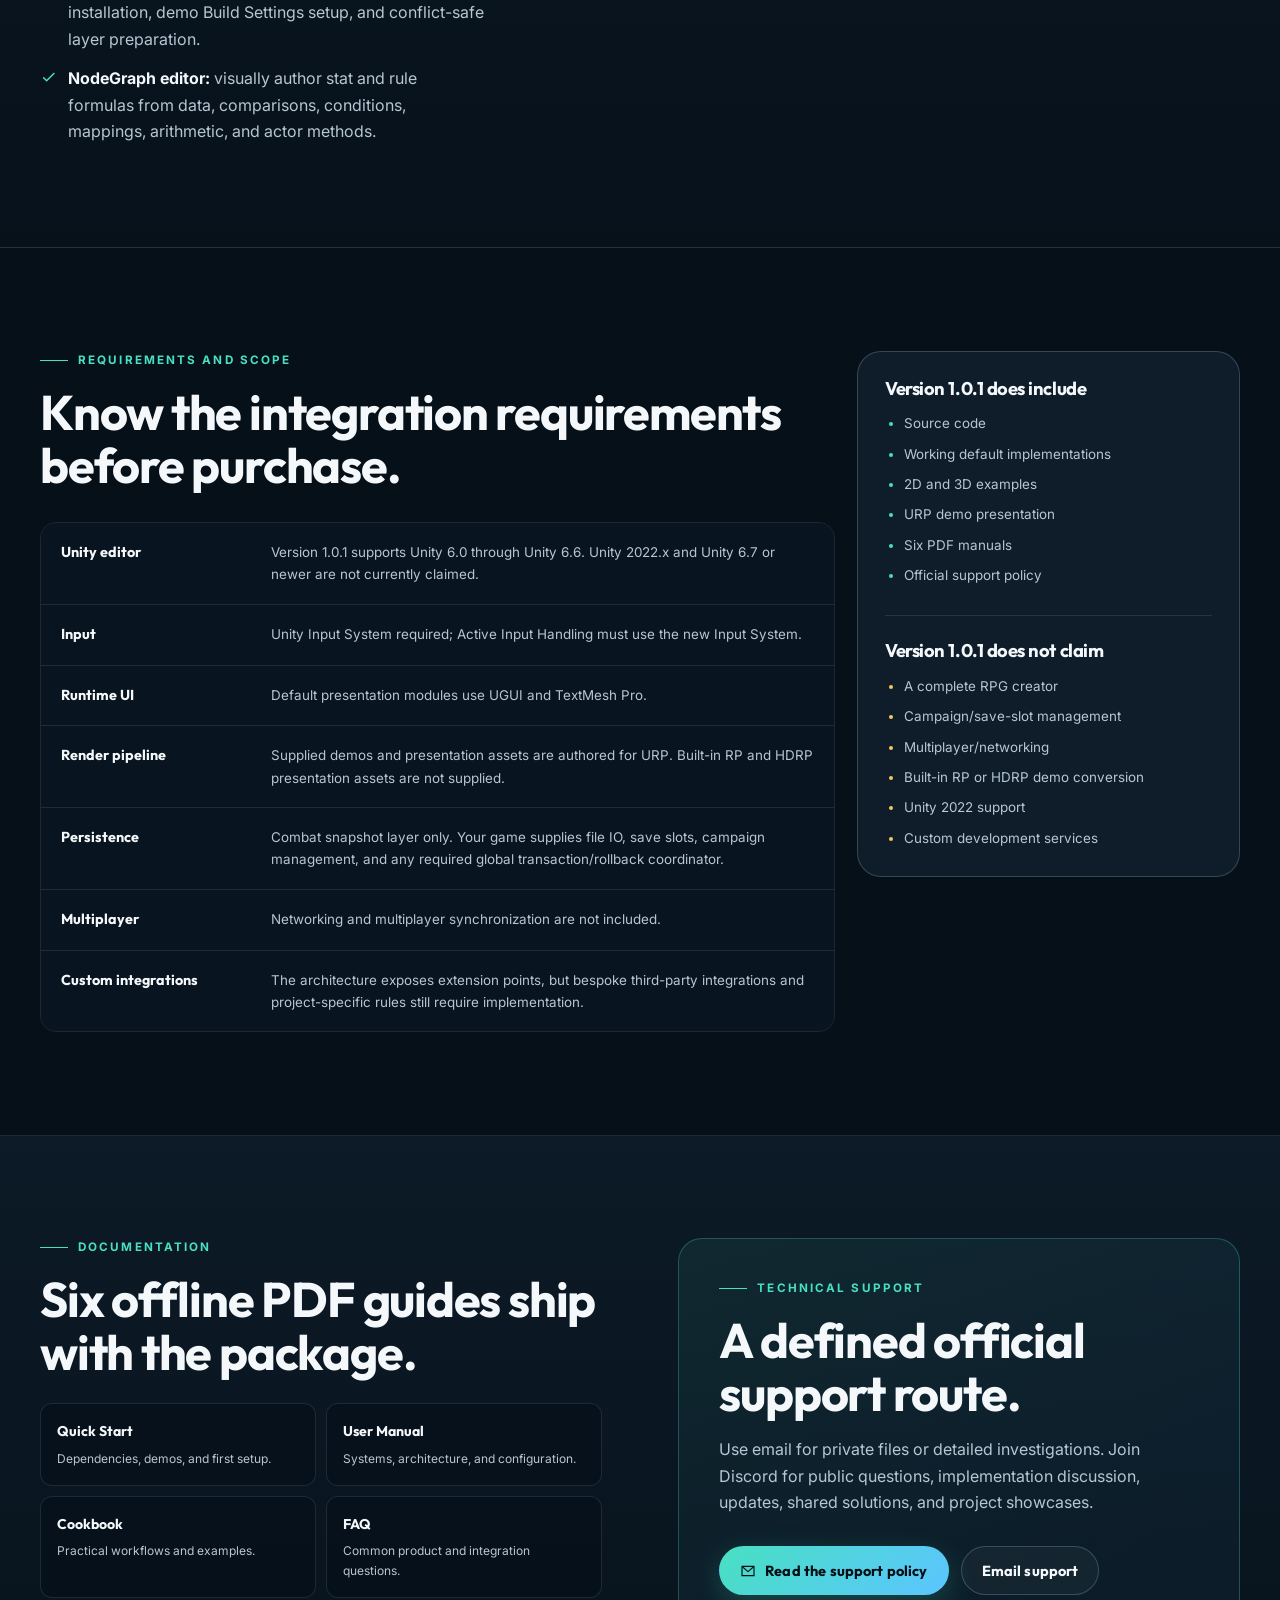
==== commit e9f3ee6a: "Update website for RPG Combat Toolkit 1.0.1 and Unity 6.6" ====
--- a/index.html
+++ b/index.html
@@ -35,11 +35,11 @@
     "@type": "SoftwareApplication",
     "name": "RPG Combat Toolkit",
     "alternateName": "TBCS",
-    "softwareVersion": "1.0.0",
+    "softwareVersion": "1.0.1",
     "applicationCategory": "DeveloperApplication",
     "operatingSystem": "Unity Editor",
     "description": "A source-included modular turn-based combat framework for Unity 6 with 2D and 3D grids, movement, targeting, abilities, reactions, inventory, stats, persistence adapters, AI, default UGUI, editor tools, demonstrations, and documentation.",
-    "softwareRequirements": "Unity 6.0 LTS; Unity Input System; UGUI; TextMesh Pro; URP for supplied demos and presentation assets",
+    "softwareRequirements": "Unity 6.0 through Unity 6.6; Unity Input System; UGUI; TextMesh Pro; URP for supplied demos and presentation assets",
     "image": "https://arkana-mechanika-studios.github.io/assets/intro_screen2.png",
     "url": "https://arkana-mechanika-studios.github.io/",
     "downloadUrl": "https://assetstore.unity.com/packages/slug/397892",
@@ -94,7 +94,7 @@
             <a class="button button--secondary" href="https://arkana-mechanika-studios.itch.io/rpg-combat-toolkit-demo-1" target="_blank" rel="noopener noreferrer"><svg aria-hidden="true"><use href="/assets/icons.svg#play"></use></svg> Try the Demo</a>
           </div>
           <ul class="hero-facts" aria-label="Key product facts">
-            <li>Unity 6.0 LTS minimum</li>
+            <li>Unity 6.0–6.6 supported</li>
             <li>2D and 3D workflows</li>
             <li>Full C# source included</li>
             <li>Demo Menu + 3 combat demos</li>
@@ -157,7 +157,7 @@
         <div class="section-heading section-heading--center reveal">
           <p class="eyebrow"><span></span> Actual toolkit screenshots</p>
           <h2>Six concrete views of what is included.</h2>
-          <p>These are not concept mockups. They show the supplied demos and editor tools in the version 1.0 release line.</p>
+          <p>These are not concept mockups. They show the supplied demos and editor tools in the version 1.0.1 release line.</p>
         </div>
 
         <div class="showcase-grid">
@@ -237,7 +237,7 @@
         <div class="editor-copy reveal">
           <p class="eyebrow"><span></span> Editor tooling</p>
           <h2>Customer setup is part of the product.</h2>
-          <p>The toolkit does not expect customers to discover every required object and service by trial and error. Version 1.0 includes guided setup and read-only diagnostics.</p>
+          <p>The toolkit does not expect customers to discover every required object and service by trial and error. Version 1.0.1 includes guided setup and read-only diagnostics.</p>
           <ul class="check-list">
             <li><svg aria-hidden="true"><use href="/assets/icons.svg#check"></use></svg><span><strong>Scene Setup Wizard:</strong> load 2D/3D defaults and configure camera, managers, grid, cursor, bootstrap, providers, factories, and previews.</span></li>
             <li><svg aria-hidden="true"><use href="/assets/icons.svg#check"></use></svg><span><strong>Current Scene Validator:</strong> reports missing/duplicate managers, actors, factions, Input System setup, EventSystem modules, TMP resources, URP, and tooltip configuration.</span></li>
@@ -259,7 +259,7 @@
           <p class="eyebrow"><span></span> Requirements and scope</p>
           <h2>Know the integration requirements before purchase.</h2>
           <div class="requirements-table" role="table" aria-label="RPG Combat Toolkit requirements">
-            <div role="row"><strong role="rowheader">Unity editor</strong><span role="cell">Unity 6.0 LTS minimum. The release matrix targets Unity 6000.0, 6000.3, and 6000.5. Unity 2022.x and Unity 6.6+ are not claimed by version 1.0.</span></div>
+            <div role="row"><strong role="rowheader">Unity editor</strong><span role="cell">Version 1.0.1 supports Unity 6.0 through Unity 6.6. Unity 2022.x and Unity 6.7 or newer are not currently claimed.</span></div>
             <div role="row"><strong role="rowheader">Input</strong><span role="cell">Unity Input System required; Active Input Handling must use the new Input System.</span></div>
             <div role="row"><strong role="rowheader">Runtime UI</strong><span role="cell">Default presentation modules use UGUI and TextMesh Pro.</span></div>
             <div role="row"><strong role="rowheader">Render pipeline</strong><span role="cell">Supplied demos and presentation assets are authored for URP. Built-in RP and HDRP presentation assets are not supplied.</span></div>
@@ -270,9 +270,9 @@
         </div>
 
         <aside class="requirements-aside reveal">
-          <h3>Version 1.0 does include</h3>
+          <h3>Version 1.0.1 does include</h3>
           <ul><li>Source code</li><li>Working default implementations</li><li>2D and 3D examples</li><li>URP demo presentation</li><li>Six PDF manuals</li><li>Official support policy</li></ul>
-          <h3>Version 1.0 does not claim</h3>
+          <h3>Version 1.0.1 does not claim</h3>
           <ul class="outside"><li>A complete RPG creator</li><li>Campaign/save-slot management</li><li>Multiplayer/networking</li><li>Built-in RP or HDRP demo conversion</li><li>Unity 2022 support</li><li>Custom development services</li></ul>
         </aside>
       </div>
@@ -287,7 +287,7 @@
 
     <section class="release-cta">
       <div class="container release-layout reveal">
-        <div><p class="eyebrow"><span></span> RPG Combat Toolkit · Version 1.0 available now</p><h2>RPG Combat Toolkit is now available on the Unity Asset Store.</h2><p>Get the complete source-included Unity 6 combat framework, or try the public demo first and inspect the full feature list before purchasing.</p></div>
+        <div><p class="eyebrow"><span></span> RPG Combat Toolkit · Version 1.0.1 available now</p><h2>RPG Combat Toolkit is now available on the Unity Asset Store.</h2><p>Get the complete source-included Unity 6 combat framework, now compatible with Unity 6.6, or try the public demo first and inspect the full feature list before purchasing.</p></div>
         <div class="release-actions"><a class="button button--primary" href="https://assetstore.unity.com/packages/slug/397892" target="_blank" rel="noopener noreferrer">View on the Asset Store</a><a class="button button--secondary" href="https://arkana-mechanika-studios.itch.io/rpg-combat-toolkit-demo-1" target="_blank" rel="noopener noreferrer">Play the demo</a></div>
       </div>
     </section>
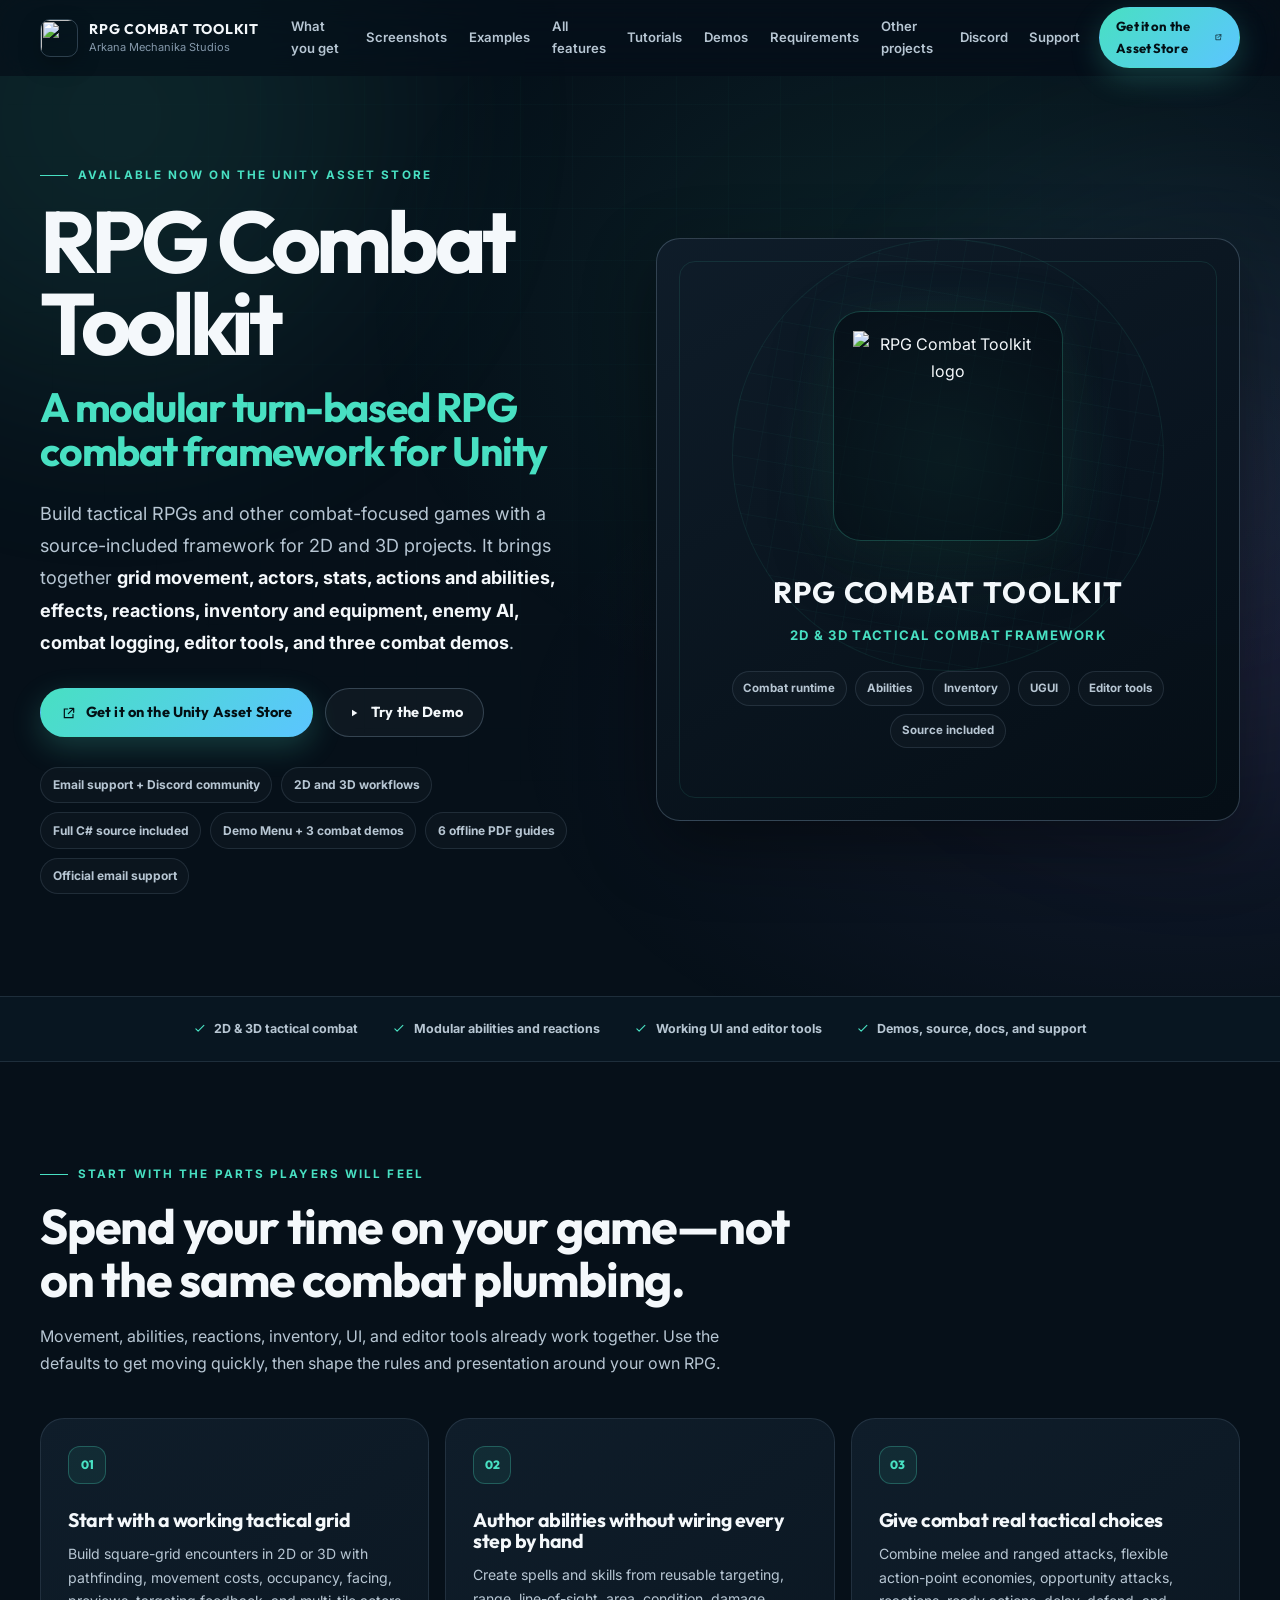
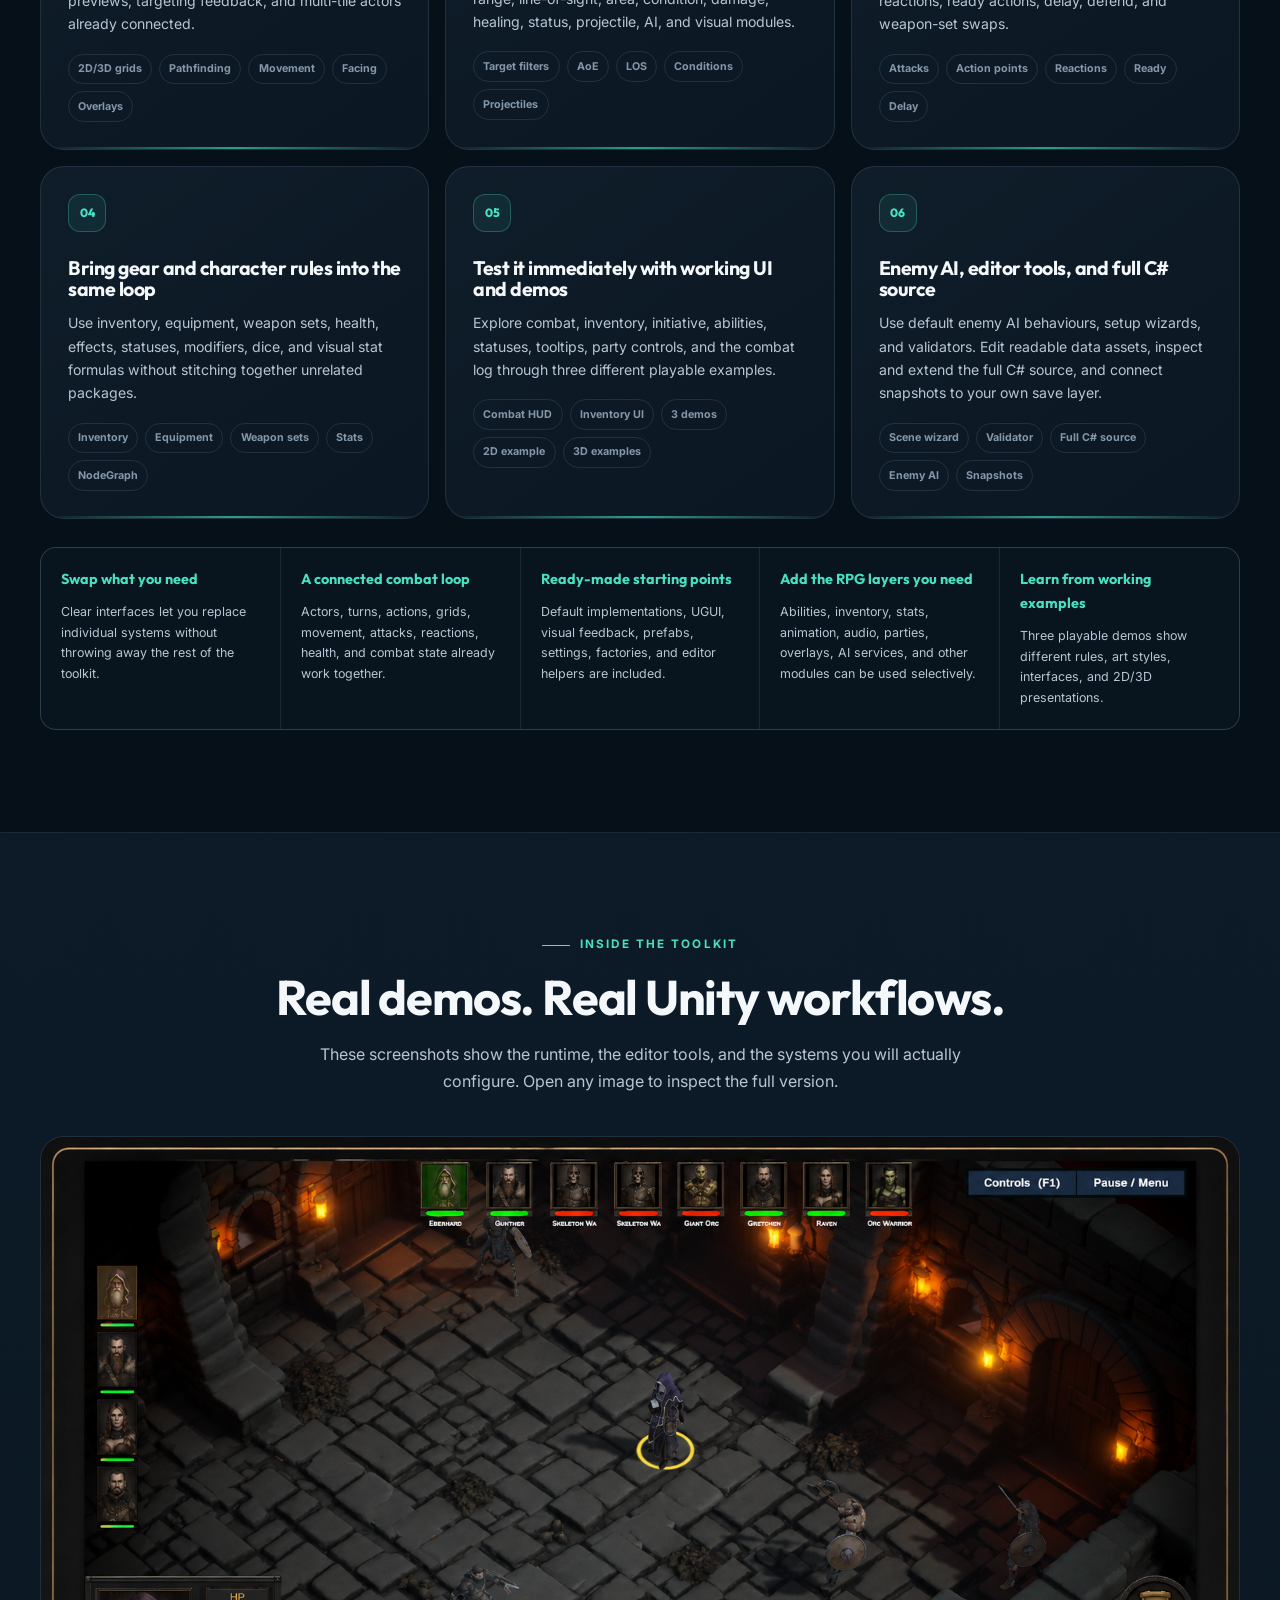
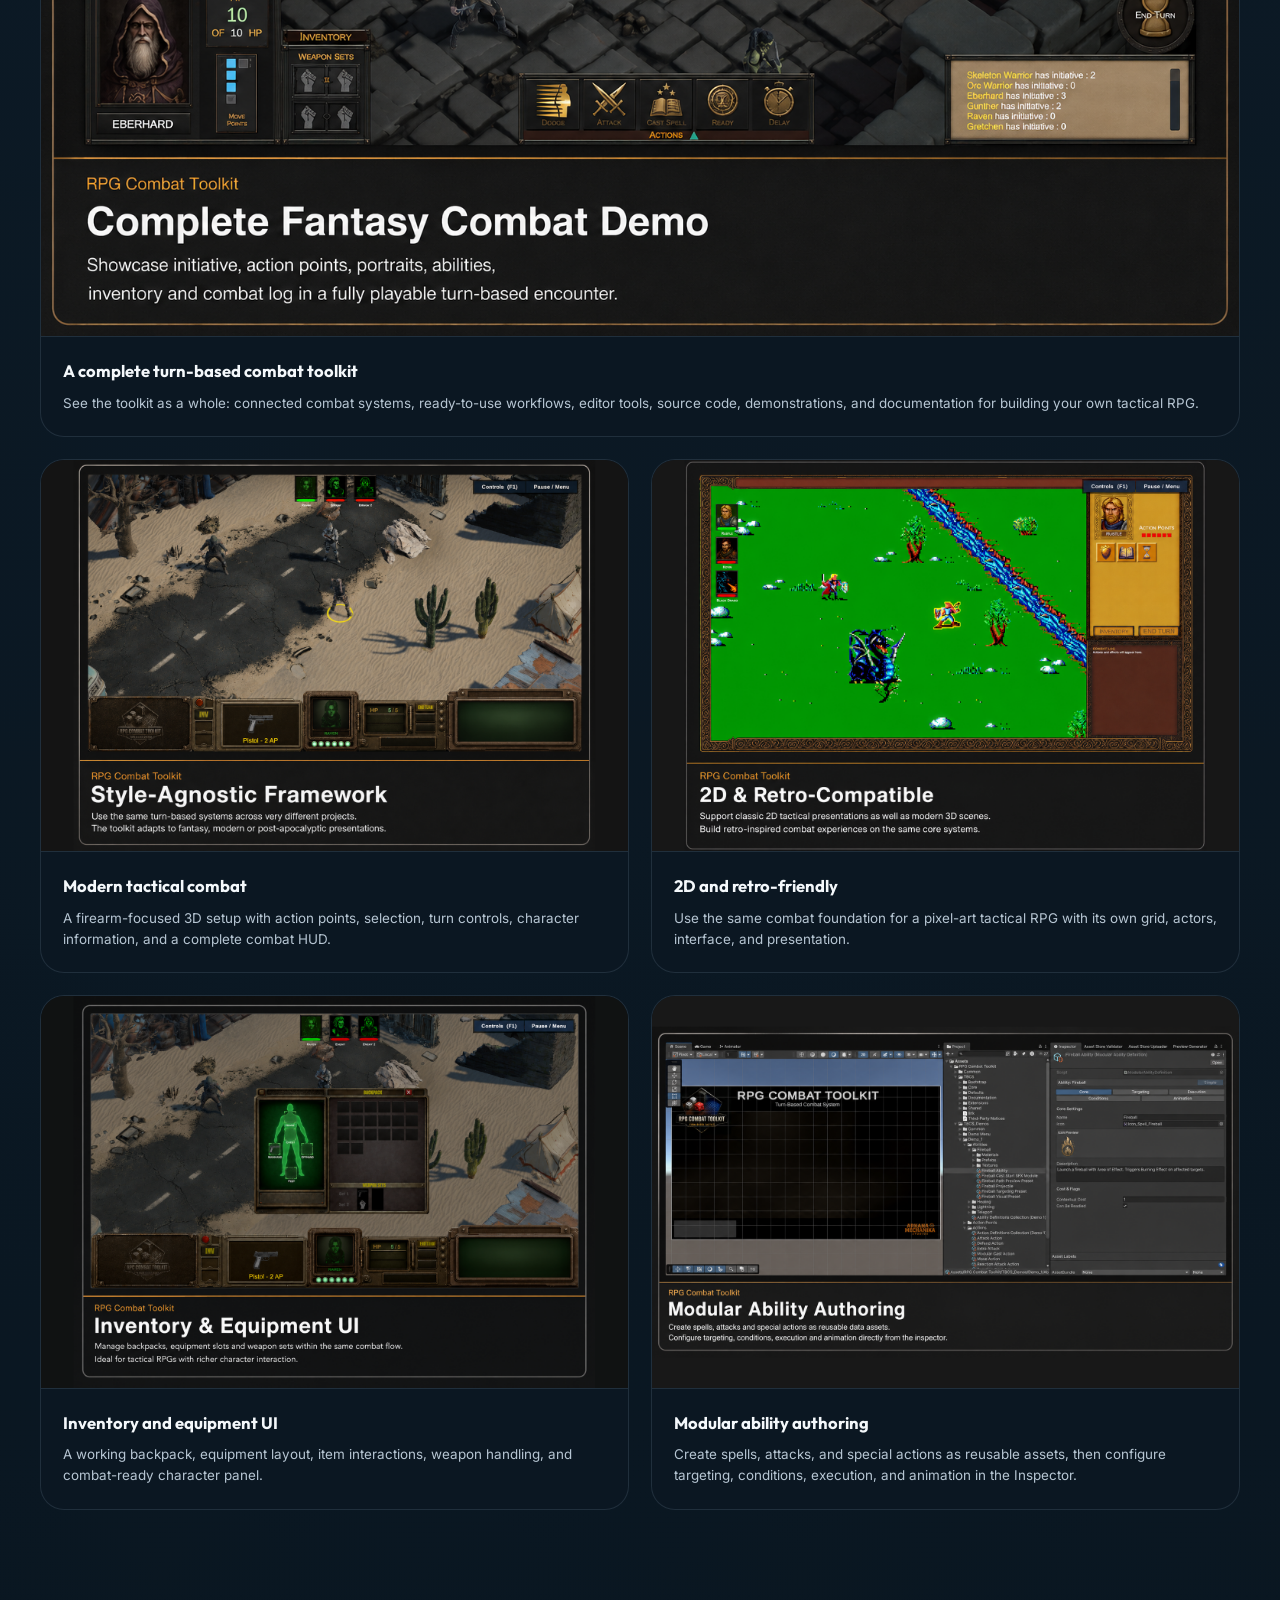
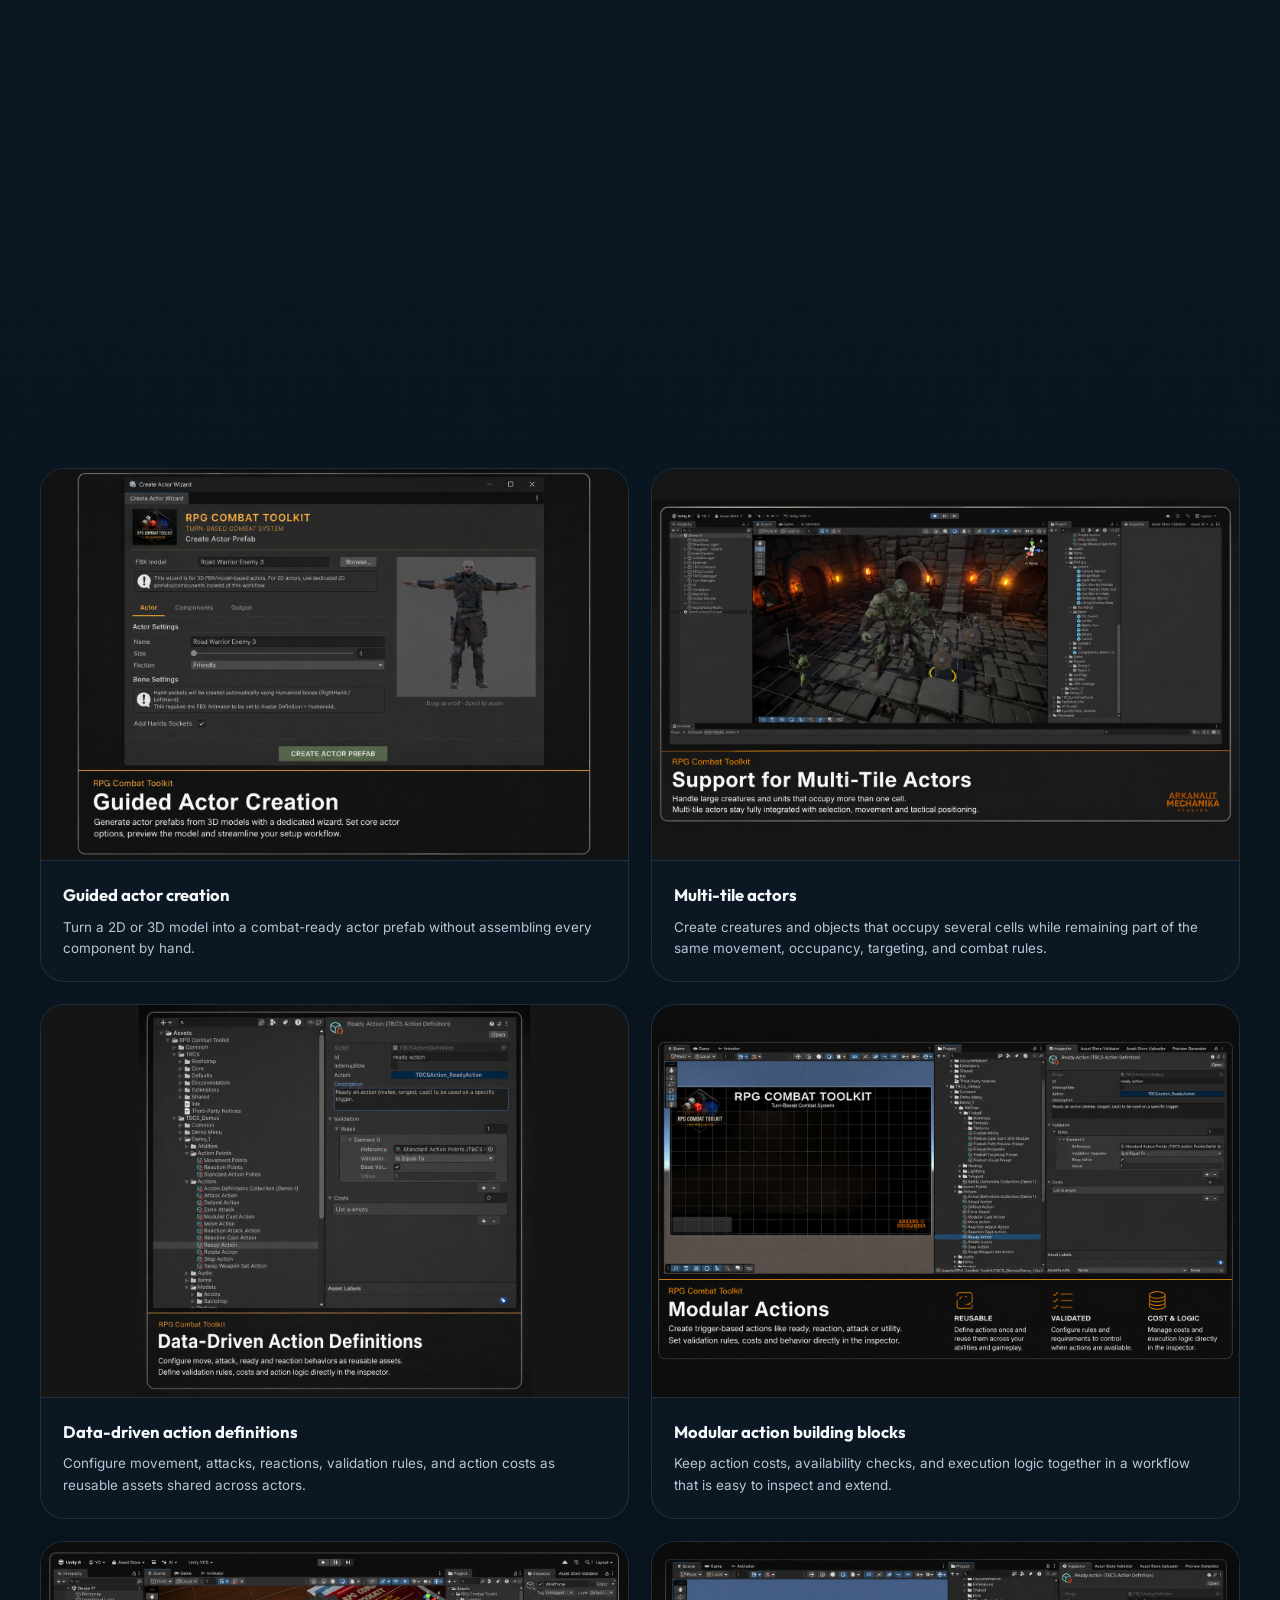
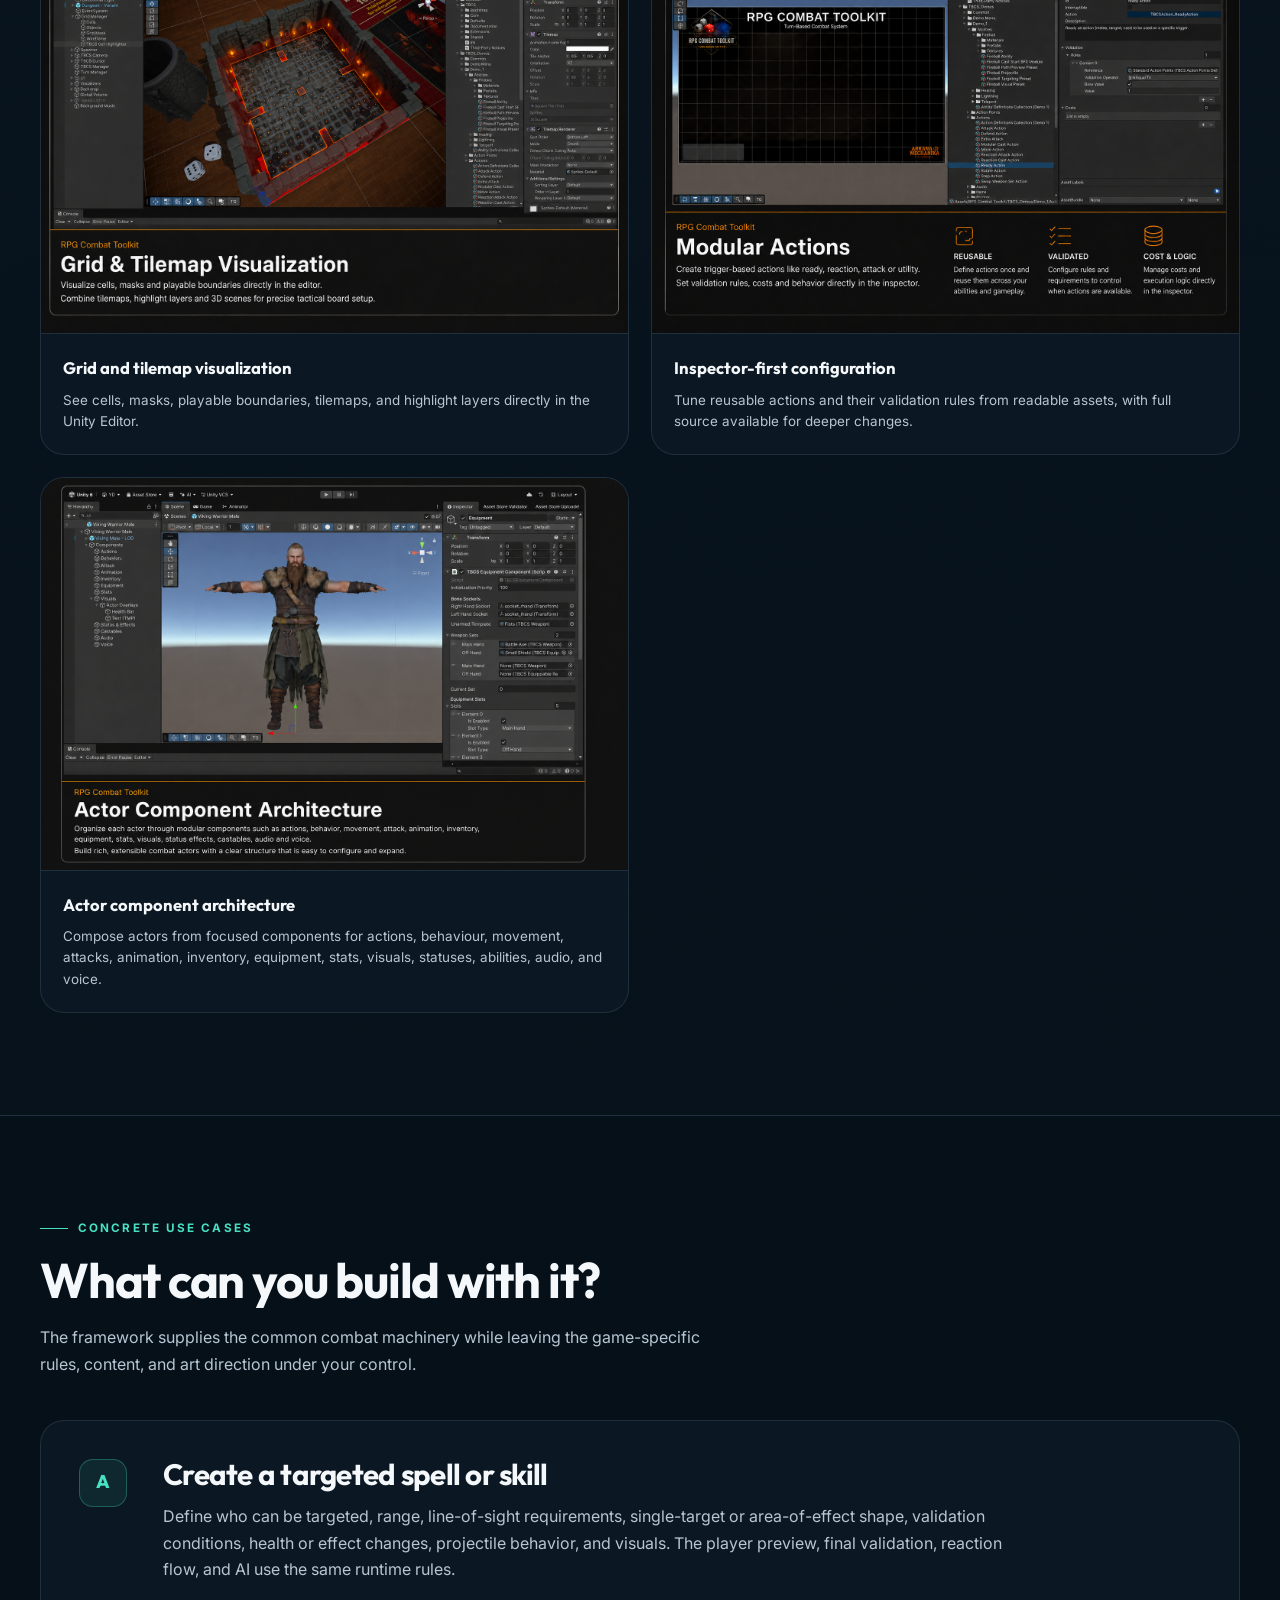
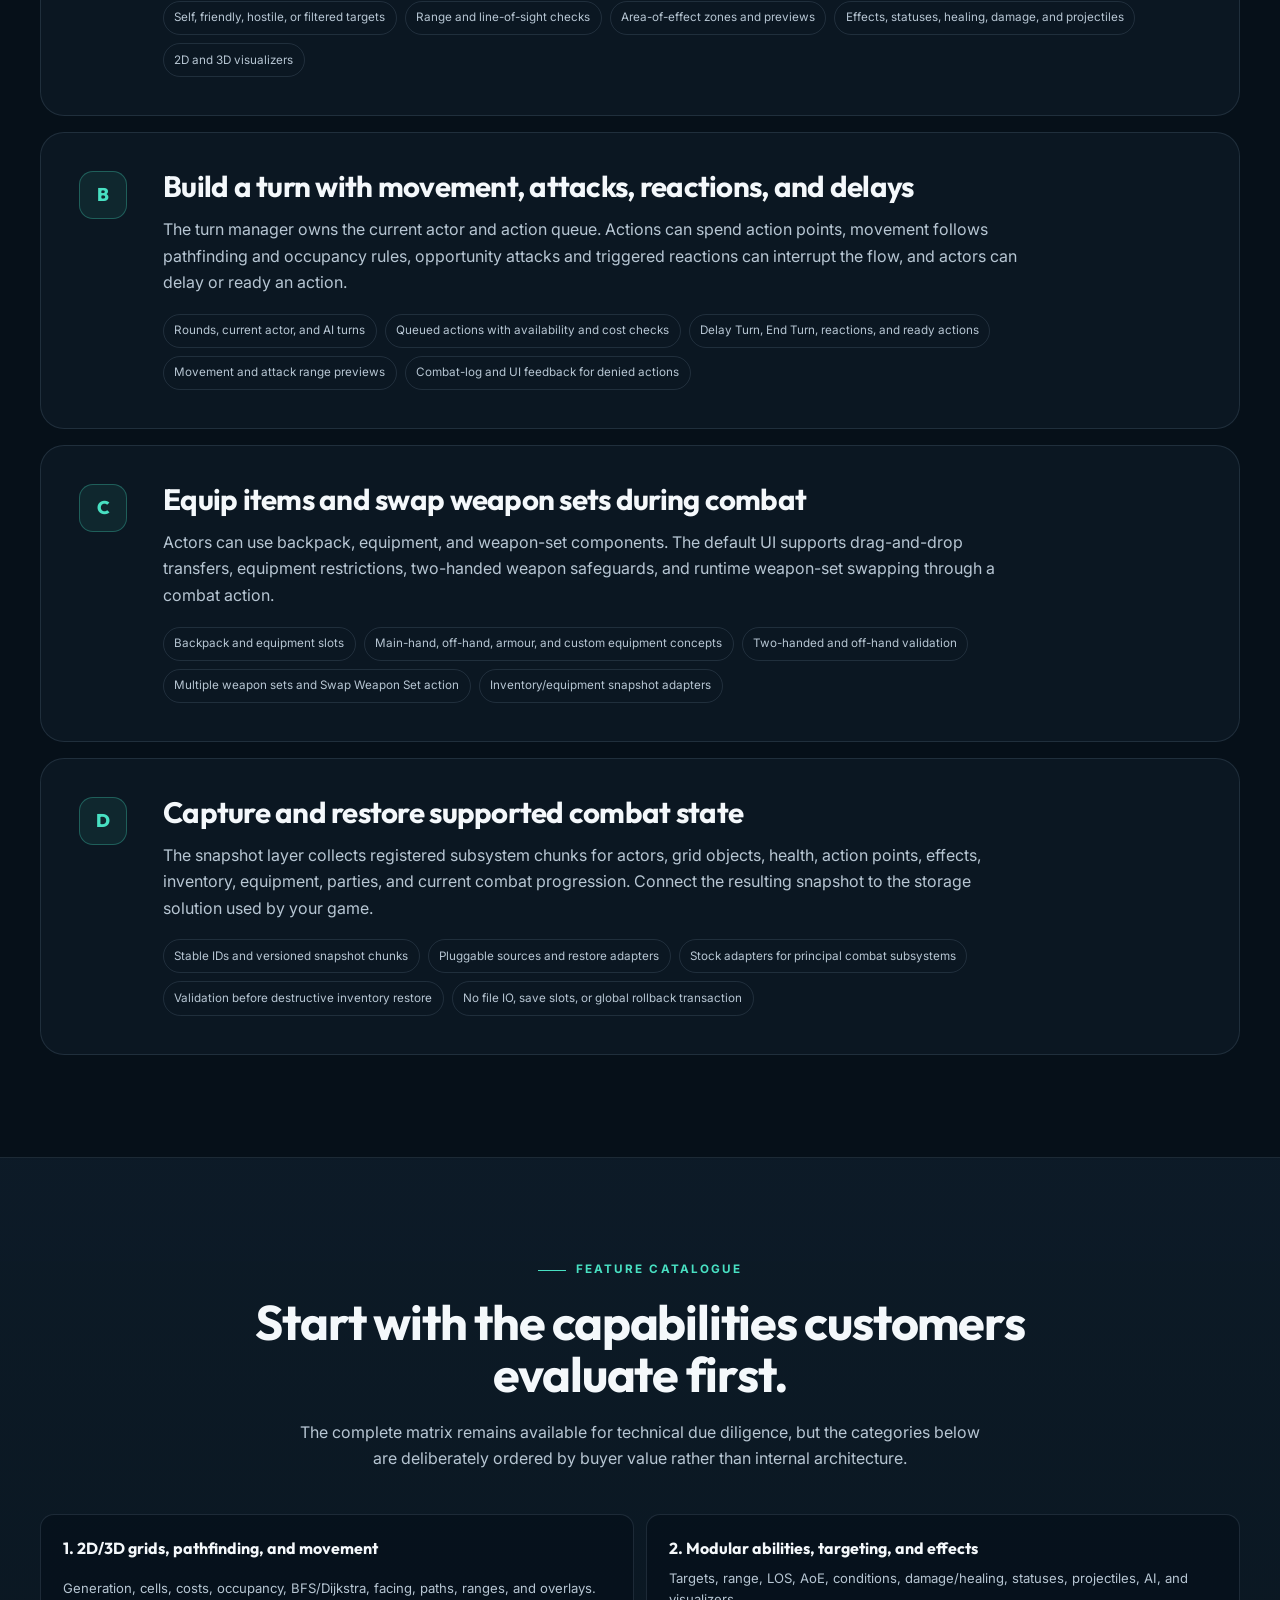
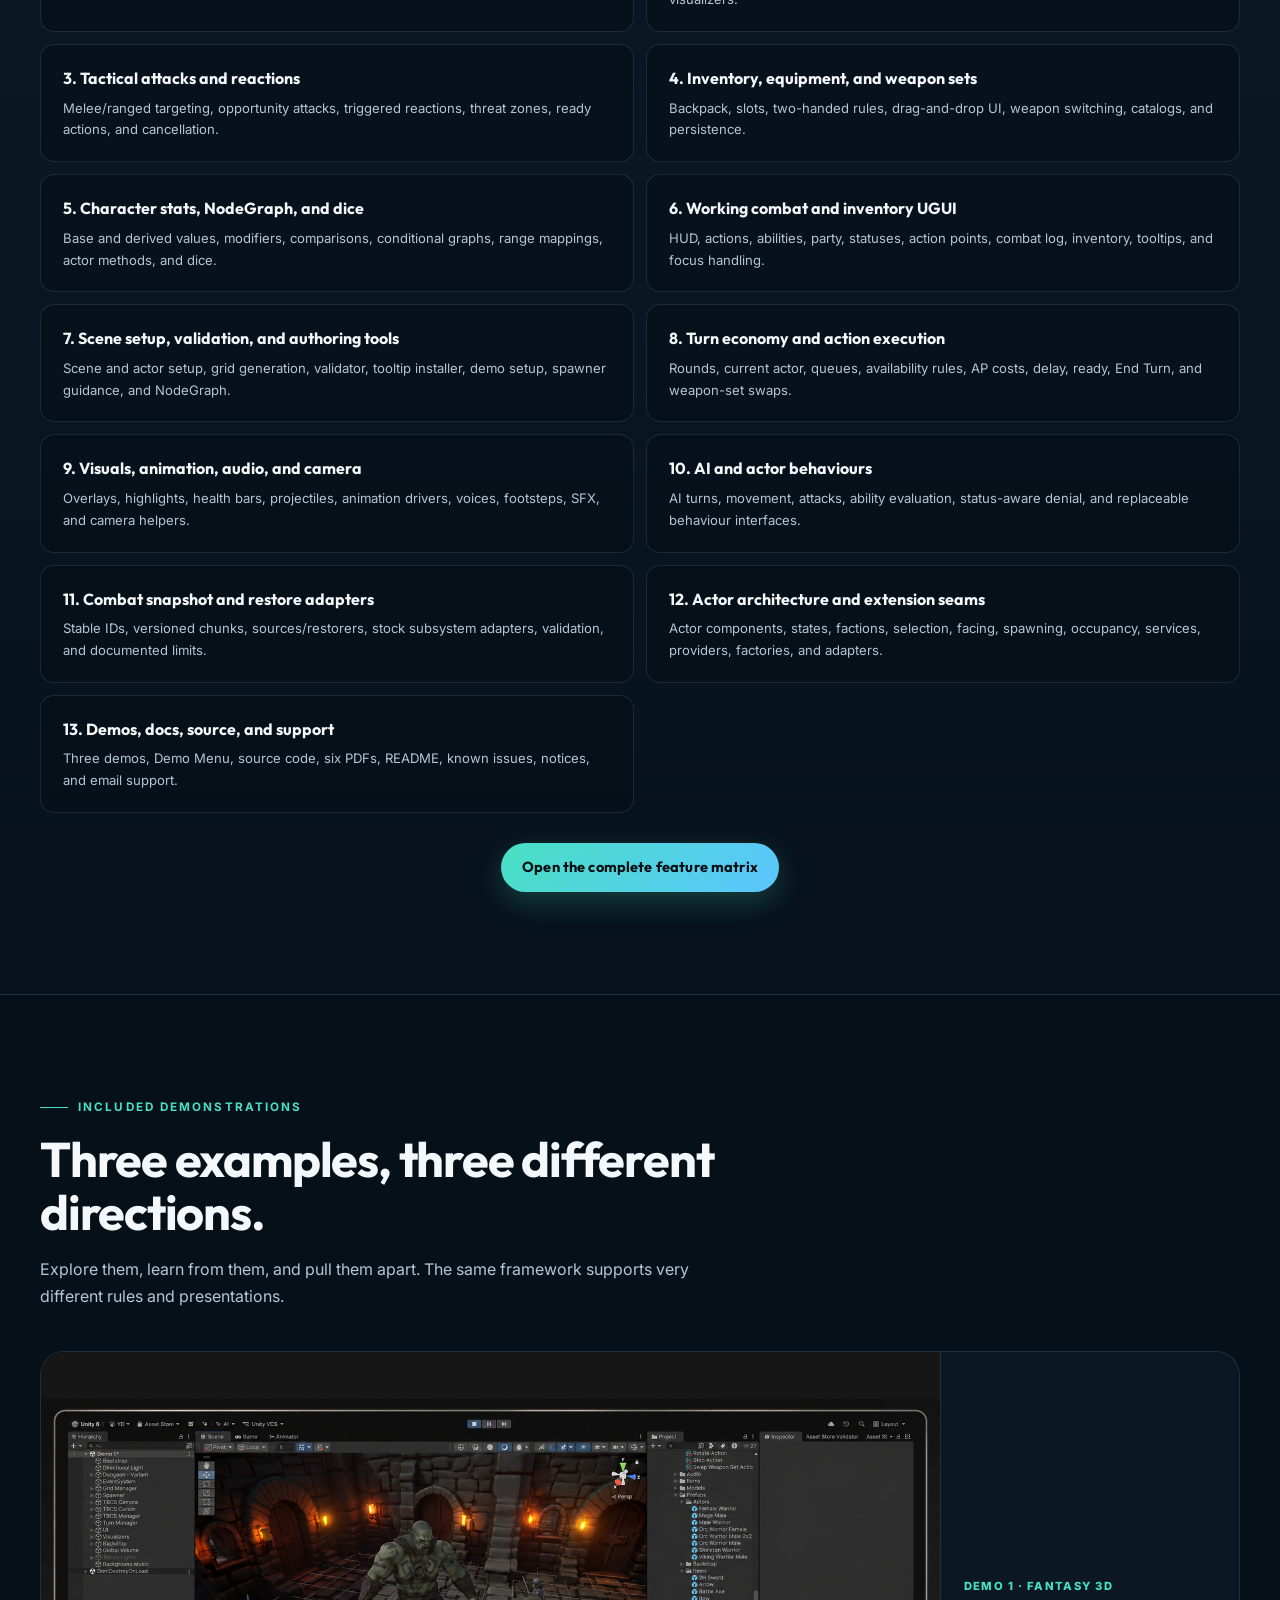
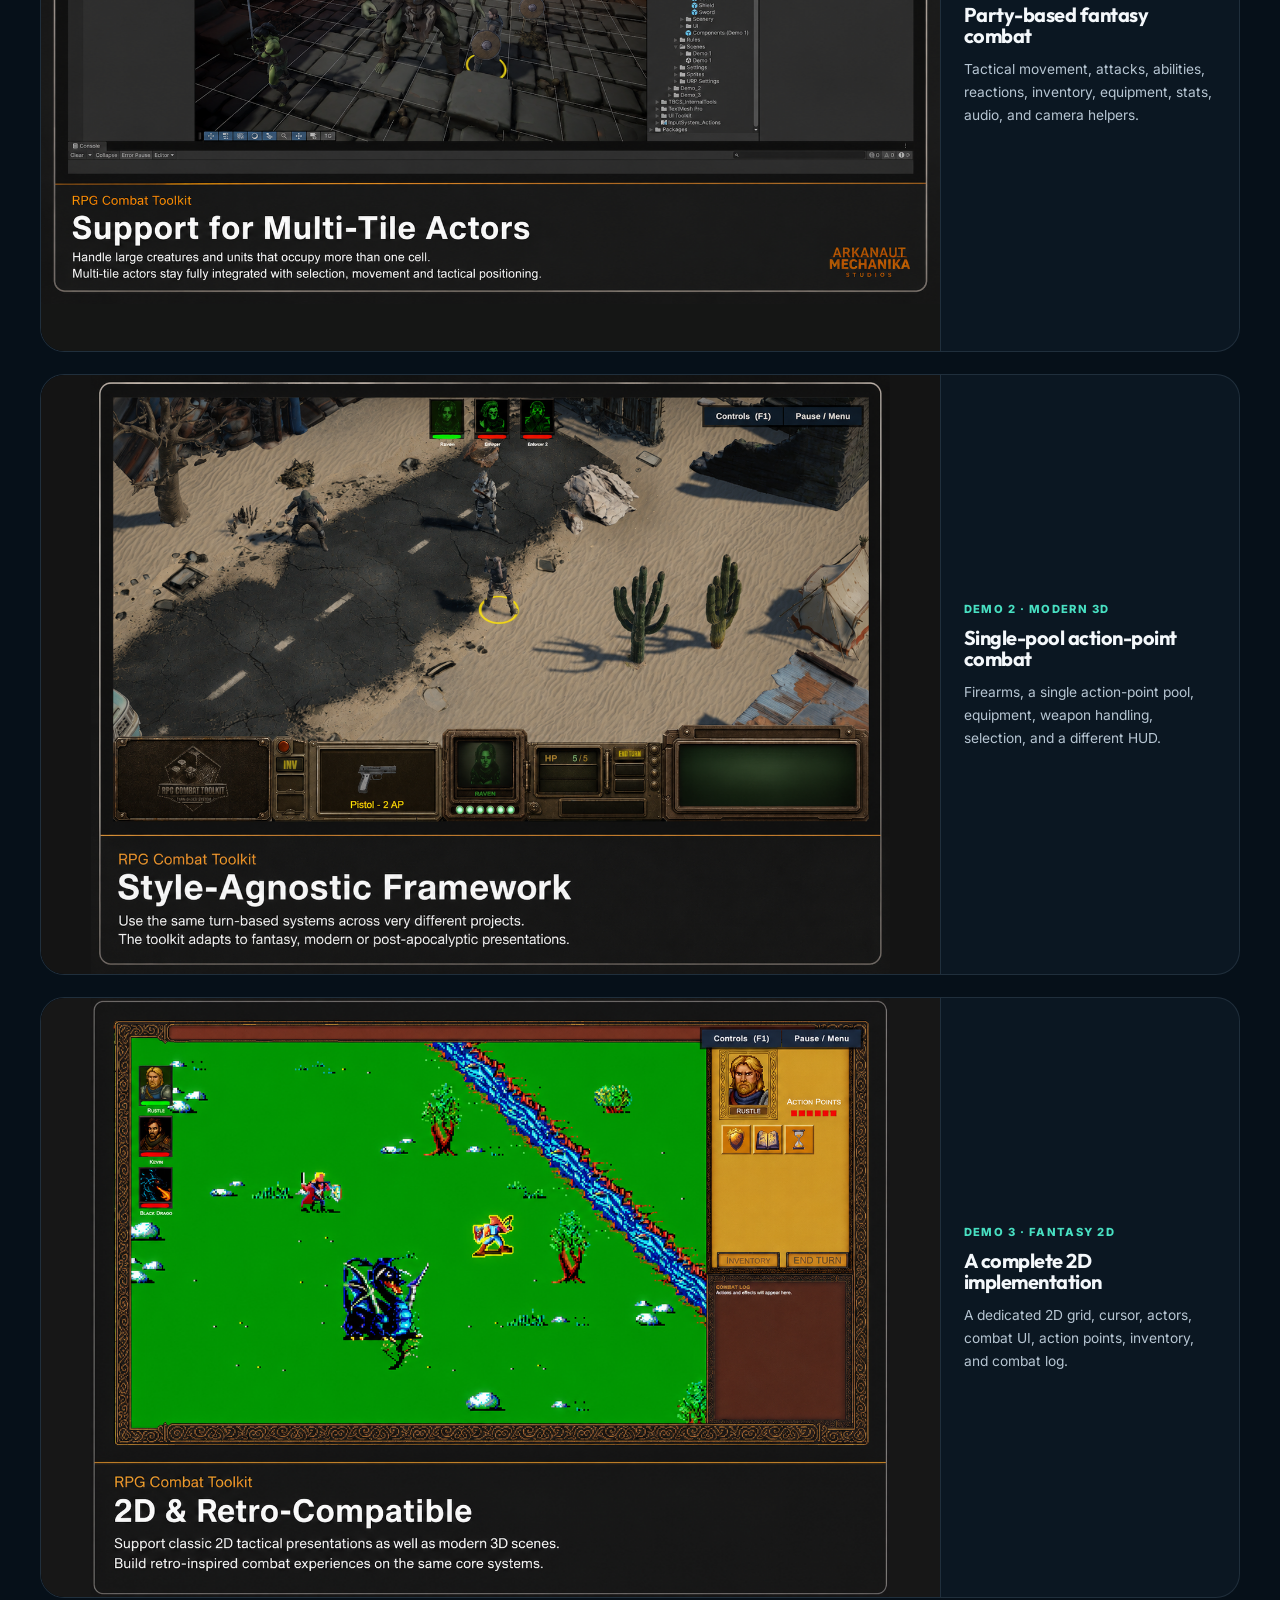
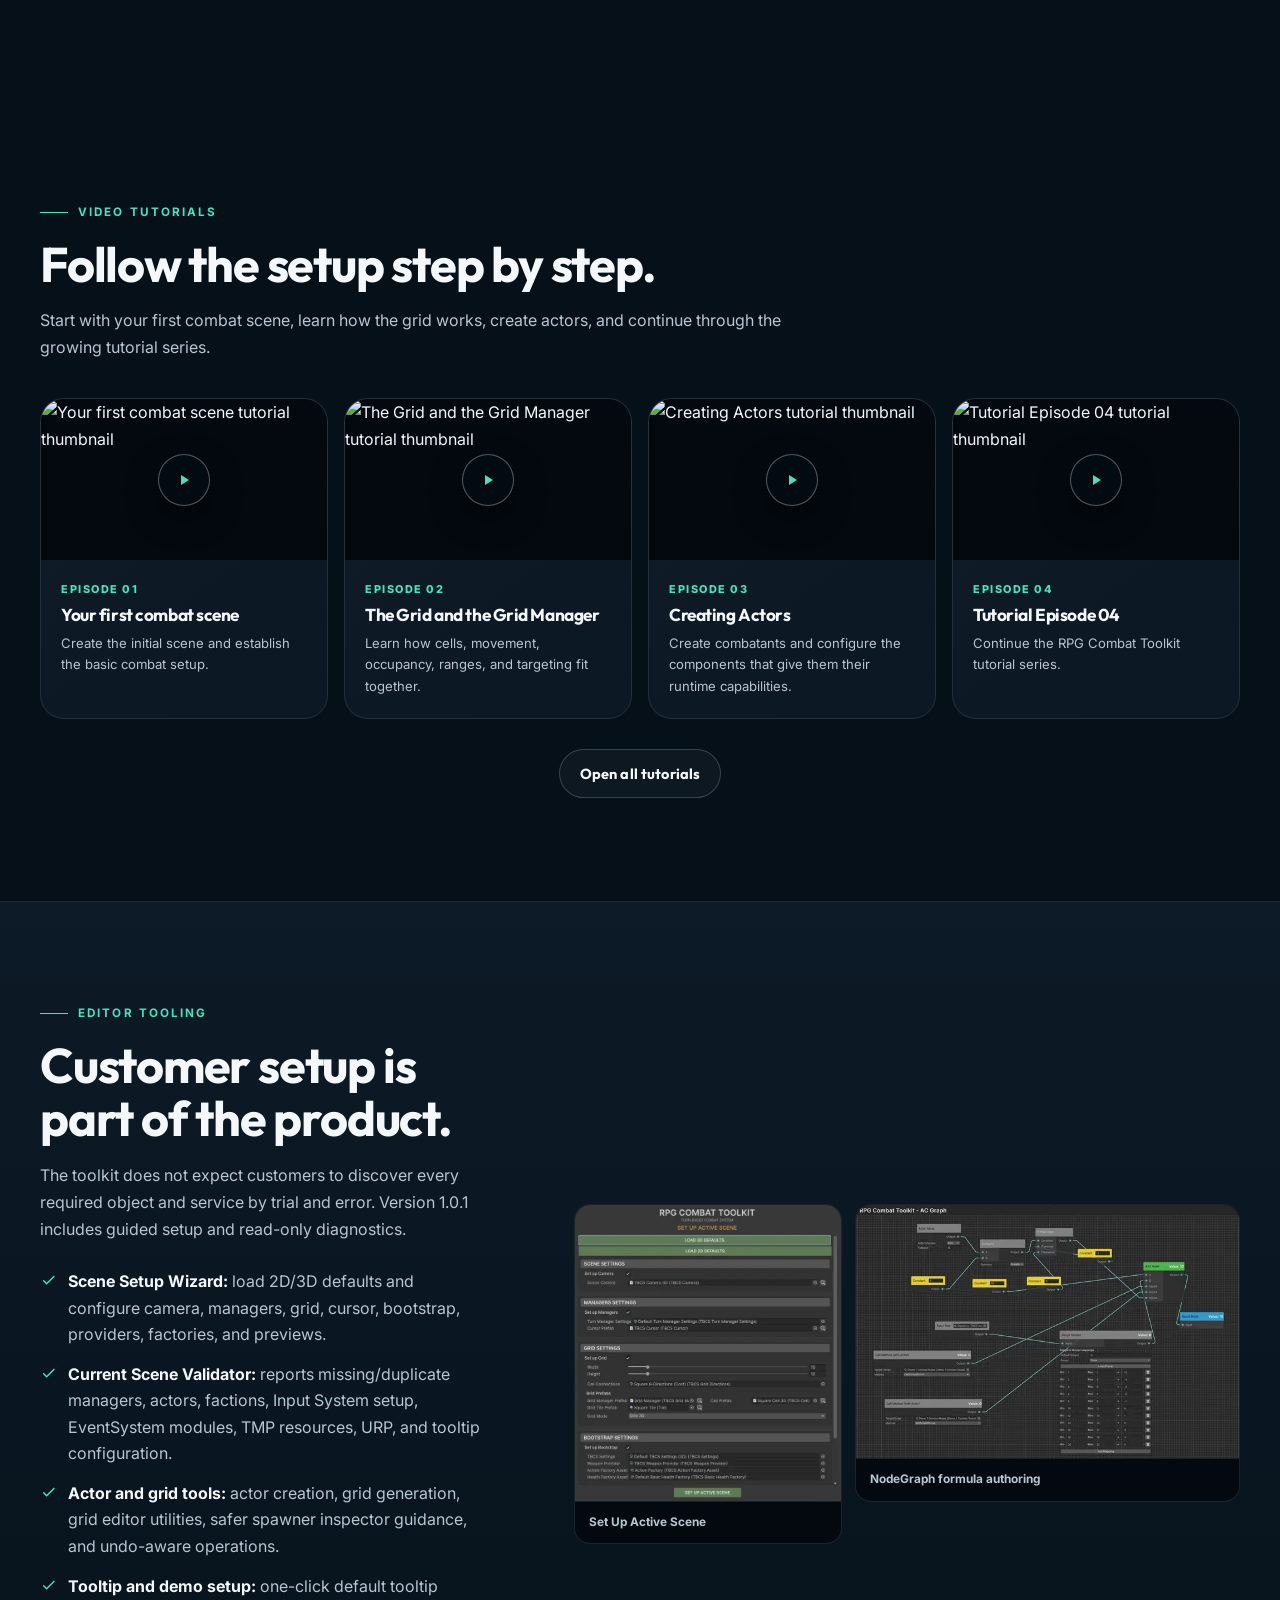
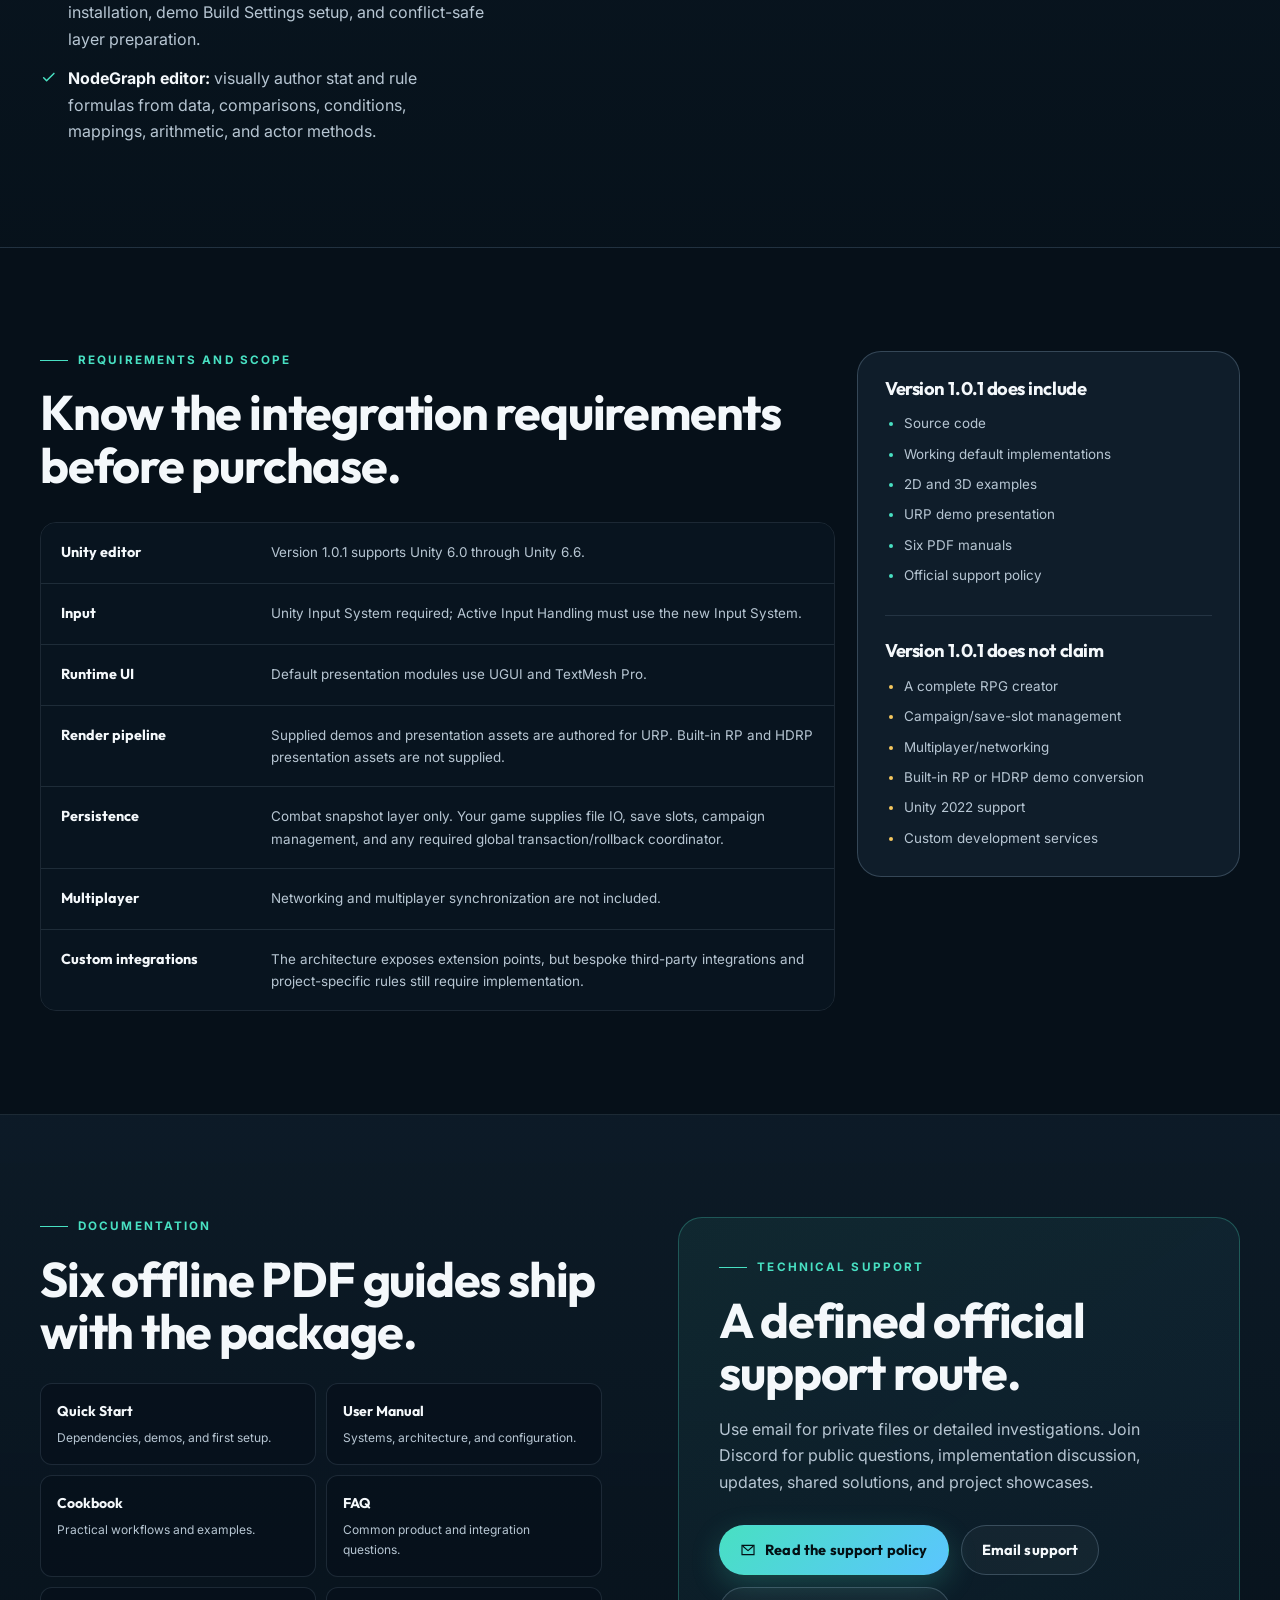
==== commit 51ed6781: "Simplify homepage Unity compatibility wording" ====
--- a/index.html
+++ b/index.html
@@ -259,7 +259,7 @@
           <p class="eyebrow"><span></span> Requirements and scope</p>
           <h2>Know the integration requirements before purchase.</h2>
           <div class="requirements-table" role="table" aria-label="RPG Combat Toolkit requirements">
-            <div role="row"><strong role="rowheader">Unity editor</strong><span role="cell">Version 1.0.1 supports Unity 6.0 through Unity 6.6. Unity 2022.x and Unity 6.7 or newer are not currently claimed.</span></div>
+            <div role="row"><strong role="rowheader">Unity editor</strong><span role="cell">Version 1.0.1 supports Unity 6.0 through Unity 6.6.</span></div>
             <div role="row"><strong role="rowheader">Input</strong><span role="cell">Unity Input System required; Active Input Handling must use the new Input System.</span></div>
             <div role="row"><strong role="rowheader">Runtime UI</strong><span role="cell">Default presentation modules use UGUI and TextMesh Pro.</span></div>
             <div role="row"><strong role="rowheader">Render pipeline</strong><span role="cell">Supplied demos and presentation assets are authored for URP. Built-in RP and HDRP presentation assets are not supplied.</span></div>
